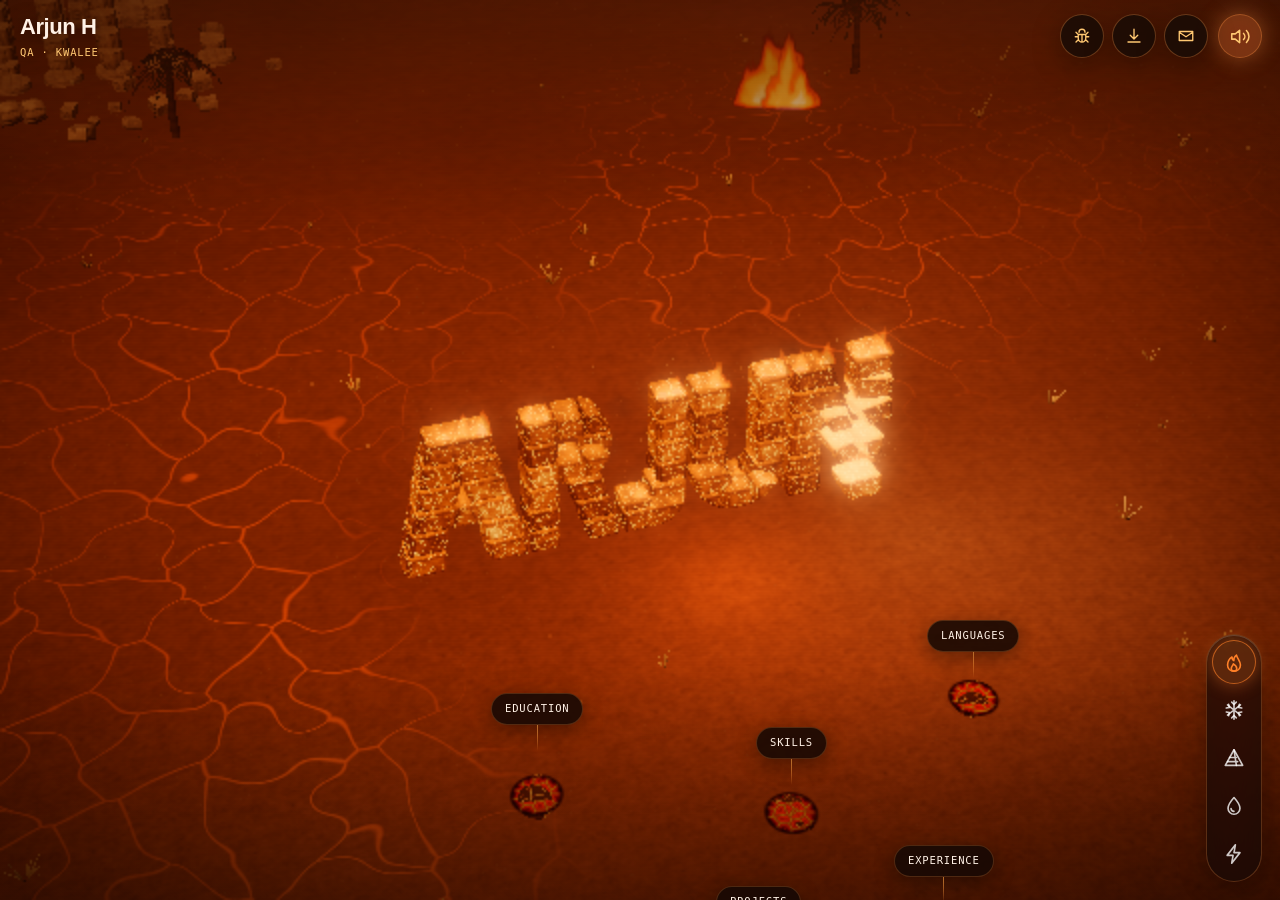
==== index.html @ 68fb4d17 "Smooth start on phones: wait for and pre-upload the stone textures behind the loading screen; no res" ====
<!DOCTYPE html>
<html lang="en" class="dark"><head>
  <meta charset="UTF-8">
  <meta http-equiv="Content-Security-Policy" content="default-src 'none'; script-src 'self' 'unsafe-inline' https://cdnjs.cloudflare.com; style-src 'unsafe-inline' https://fonts.googleapis.com; font-src https://fonts.gstatic.com; img-src 'self' data: blob:; media-src data: blob:; connect-src 'self' data: blob: https://script.google.com https://script.googleusercontent.com; worker-src blob:; base-uri 'none'; form-action 'none'">
  <meta name="referrer" content="no-referrer">
  <meta name="viewport" content="width=device-width, initial-scale=1.0, maximum-scale=1.0, user-scalable=no, viewport-fit=cover">
  <title>Arjun H · QA at Kwalee</title>
  <meta name="description" content="Arjun H, QA at Kwalee (game testing). An interactive 3D portfolio: hover the stones in the lava.">
  <meta name="theme-color" content="#150a06">
  <link rel="preload" href="assets/blocks.bin" as="fetch" crossorigin>
  <link rel="preload" href="assets/tex/albedo.jpg" as="image">
  <link rel="preload" href="assets/tex/normal.jpg" as="image">
  <script src="assets/js/three.min.js" integrity="sha512-dLxUelApnYxpLt6K2iomGngnHO83iUvZytA3YjDUCjT0HDOHKXnVYdf3hU4JjM8uEhxf9nD1/ey98U3t2vZ0qQ==" crossorigin="anonymous" referrerpolicy="no-referrer"></script>
  <link rel="preconnect" href="https://fonts.googleapis.com">
  <link rel="preconnect" href="https://fonts.gstatic.com" crossorigin="">
  <link href="https://fonts.googleapis.com/css2?family=Inter:wght@400;500;600;700;900&amp;family=JetBrains+Mono:wght@400;500;600;700&amp;family=IBM+Plex+Mono:wght@500&amp;family=Syne:wght@800&amp;family=Caveat:wght@600;700&amp;display=swap" rel="stylesheet">
  <style>
    * {
      box-sizing: border-box;
      user-select: none;
      -webkit-user-select: none;
    }
    html, body {
      margin: 0;
      padding: 0;
      width: 100%;
      height: 100%;
      overflow: hidden;
      background-color: #979ca9;
      color: #f1f5f9;
      font-family: 'JetBrains Mono', monospace;
    }
    html, body { overscroll-behavior: none; -webkit-tap-highlight-color: transparent; -webkit-user-select: none; user-select: none; -webkit-touch-callout: none; }
    .ui-glass {
      background: rgba(255, 255, 255, 0.1);
      border: 1px solid rgba(255, 255, 255, 0.22);
      -webkit-backdrop-filter: blur(14px) saturate(140%); backdrop-filter: blur(14px) saturate(140%);
      box-shadow: 0 8px 28px rgba(0, 0, 0, 0.28), inset 0 1px 0 rgba(255, 255, 255, 0.18);
      color: #fff;
    }
    #btn-audio {
      position: fixed; z-index: 20;
      top: max(1.1rem, env(safe-area-inset-top)); right: max(1.1rem, env(safe-area-inset-right));
      width: 46px; height: 46px; border-radius: 50%;
      display: grid; place-items: center; cursor: pointer;
      transition: background 0.2s, transform 0.15s, box-shadow 0.2s;
    }
    #btn-audio svg { width: 21px; height: 21px; }
    #btn-audio .ico-on, #btn-audio[aria-pressed="true"] .ico-off { display: none; }
    #btn-audio[aria-pressed="true"] .ico-on { display: inline; }
    #btn-audio[aria-pressed="true"] { background: rgba(255, 255, 255, 0.2); box-shadow: 0 0 22px rgba(255, 255, 255, 0.22), inset 0 1px 0 rgba(255, 255, 255, 0.25); }
    #btn-audio:hover { background: rgba(255, 255, 255, 0.24); }
    #btn-audio:active { transform: scale(0.92); }
    #mini-ui {
      position: fixed; z-index: 20; left: 50%; transform: translateX(-50%);
      bottom: max(1.1rem, env(safe-area-inset-bottom));
      display: flex; gap: 6px; padding: 6px; border-radius: 999px;
    }
    .theme-btn {
      --tc: 255, 255, 255;
      position: relative; width: 48px; height: 48px; border-radius: 50%;
      display: grid; place-items: center; cursor: pointer; color: rgba(255, 255, 255, 0.78);
      transition: background 0.2s, color 0.2s, transform 0.15s, box-shadow 0.25s;
    }
    .theme-btn svg { width: 22px; height: 22px; }
    .theme-btn[data-theme="snow"] { --tc: 200, 228, 255; }
    .theme-btn[data-theme="stone"] { --tc: 232, 196, 138; }
    .theme-btn[data-theme="water"] { --tc: 92, 196, 255; }
    .theme-btn[data-theme="fire"] { --tc: 255, 128, 40; }
    .theme-btn[data-theme="electric"] { --tc: 120, 175, 255; }
    .theme-btn:hover { background: rgba(255, 255, 255, 0.12); color: #fff; }
    .theme-btn:active { transform: scale(0.9); }
    .theme-btn[aria-checked="true"] {
      color: rgb(var(--tc)); background: rgba(var(--tc), 0.2);
      box-shadow: 0 0 18px rgba(var(--tc), 0.45), inset 0 0 0 1px rgba(var(--tc), 0.6);
    }
    .theme-btn:focus-visible, #btn-audio:focus-visible { outline: 2px solid rgba(255, 255, 255, 0.85); outline-offset: 2px; }
    .theme-name {
      position: absolute; bottom: calc(100% + 12px); left: 50%; transform: translate(-50%, 4px);
      padding: 4px 9px; border-radius: 6px; background: rgba(10, 12, 20, 0.72); color: #fff;
      font: 600 11px/1 'JetBrains Mono', monospace; letter-spacing: 0.08em; text-transform: uppercase;
      white-space: nowrap; pointer-events: none; opacity: 0; transition: opacity 0.18s, transform 0.18s;
    }
    @media (hover: hover) { .theme-btn:hover .theme-name { opacity: 1; transform: translate(-50%, 0); } }
    @media (max-width: 480px) {
      .theme-btn { width: 42px; height: 42px; } .theme-btn svg { width: 20px; height: 20px; }
      #mini-ui { gap: 4px; padding: 5px; bottom: max(0.8rem, env(safe-area-inset-bottom)); }
      #btn-audio { width: 42px; height: 42px; top: max(0.8rem, env(safe-area-inset-top)); right: max(0.8rem, env(safe-area-inset-right)); }
    }
    /* phones held sideways: a slim vertical strip on the left keeps the whole scene clear */
    @media (max-height: 500px) and (orientation: landscape) {
      #mini-ui { flex-direction: column; left: max(0.7rem, env(safe-area-inset-left)); top: 50%; bottom: auto; transform: translateY(-50%); gap: 3px; padding: 4px; }
      .theme-btn { width: 38px; height: 38px; } .theme-btn svg { width: 18px; height: 18px; }
      .theme-name { display: none; }
      #btn-audio { width: 38px; height: 38px; top: max(0.7rem, env(safe-area-inset-top)); right: max(0.7rem, env(safe-area-inset-right)); }
    }
    #canvas-container {
      position: absolute;
      inset: 0;
      width: 100vw;
      height: 100vh;
      height: 100dvh;
      z-index: 1;
      touch-action: none;
    }
    #canvas-container canvas {
      display: block;
      width: 100% !important;
      height: 100% !important;
    }
    #telemetry-canvas {
      position: absolute;
      inset: 0;
      width: 100vw;
      height: 100vh;
      z-index: 2;
      pointer-events: none;
    }
    .font-mono-tech {
      font-family: 'JetBrains Mono', monospace;
      letter-spacing: 0.04em;
    }
    .igloo-logo {
      font-family: 'Syne', 'Inter', sans-serif;
      font-weight: 800;
      letter-spacing: -0.03em;
      color: #ffffff;
      text-shadow: 0 0 28px rgba(255, 255, 255, 0.65), 0 2px 10px rgba(30, 41, 59, 0.25);
    }
    .frost-vignette {
      position: absolute;
      inset: 0;
      z-index: 3;
      pointer-events: none;
      background:
        linear-gradient(to bottom, rgba(126, 133, 148, 0.22) 0%, transparent 26%, transparent 78%, rgba(38, 44, 56, 0.38) 100%);
    }
    .scanline-overlay {
      position: absolute;
      inset: 0;
      z-index: 4;
      pointer-events: none;
      opacity: 0.14;
      background: linear-gradient(
        to bottom,
        rgba(255,255,255,0),
        rgba(255,255,255,0) 50%,
        rgba(15, 23, 42, 0.03) 50%,
        rgba(15, 23, 42, 0.03)
      );
      background-size: 100% 3px;
    }
    .glass-panel {
      background: rgba(30, 38, 49, 0.84);
      backdrop-filter: blur(18px);
      -webkit-backdrop-filter: blur(18px);
      border: 1px solid rgba(255, 255, 255, 0.28);
      box-shadow: 0 20px 50px rgba(15, 23, 35, 0.45), inset 0 1px 0 rgba(255, 255, 255, 0.22);
      color: #f8fafc;
    }
    .glass-pill {
      background: rgba(38, 46, 58, 0.68);
      backdrop-filter: blur(12px);
      -webkit-backdrop-filter: blur(12px);
      border: 1px solid rgba(255, 255, 255, 0.26);
      color: #f1f5f9;
      transition: all 0.2s cubic-bezier(0.16, 1, 0.3, 1);
      cursor: pointer;
    }
    .glass-pill:hover {
      border-color: #ffffff;
      background: rgba(65, 76, 92, 0.88);
      box-shadow: 0 0 22px rgba(255, 255, 255, 0.35);
    }
    .glass-pill.active {
      background: rgba(255, 255, 255, 0.92);
      border-color: #ffffff;
      color: #1e293b;
      box-shadow: 0 0 25px rgba(255, 255, 255, 0.6);
    }
    .glass-pill.active .mode-sub {
      color: #475569 !important;
    }
    .glass-pill.active .mode-main {
      color: #0f172a !important;
    }
    select.glass-select {
      background-color: rgba(38, 46, 58, 0.78);
      backdrop-filter: blur(12px);
      -webkit-backdrop-filter: blur(12px);
      border: 1px solid rgba(255, 255, 255, 0.3);
      color: #f8fafc;
      outline: none;
      cursor: pointer;
      transition: all 0.2s ease;
    }
    select.glass-select:hover, select.glass-select:focus {
      border-color: #ffffff;
      background-color: rgba(58, 69, 86, 0.92);
      box-shadow: 0 0 18px rgba(255, 255, 255, 0.3);
    }
    select.glass-select option {
      background-color: #1e2631;
      color: #f8fafc;
    }
    input[type="range"] {
      -webkit-appearance: none;
      appearance: none;
      width: 100%;
      height: 4px;
      background: rgba(255, 255, 255, 0.25);
      border-radius: 999px;
      outline: none;
    }
    input[type="range"]::-webkit-slider-thumb {
      -webkit-appearance: none;
      appearance: none;
      width: 14px;
      height: 14px;
      border-radius: 2px;
      background: #ffffff;
      border: 1px solid #cbd5e1;
      box-shadow: 0 0 10px rgba(255, 255, 255, 0.9);
      cursor: pointer;
    }
    .igloo-text-shadow {
      text-shadow: 0 1px 6px rgba(30, 41, 59, 0.35);
    }
    #cursor-reticle {
      position: fixed;
      top: 0;
      left: 0;
      pointer-events: none;
      z-index: 18;
      opacity: 0;
      transition: opacity 0.15s ease;
    }
    .code-scroll {
      user-select: text;
      -webkit-user-select: text;
      scrollbar-width: thin;
      scrollbar-color: rgba(255, 255, 255, 0.35) rgba(15, 23, 42, 0.8);
    }
  </style>
<style>*, ::before, ::after{--tw-border-spacing-x:0;--tw-border-spacing-y:0;--tw-translate-x:0;--tw-translate-y:0;--tw-rotate:0;--tw-skew-x:0;--tw-skew-y:0;--tw-scale-x:1;--tw-scale-y:1;--tw-pan-x: ;--tw-pan-y: ;--tw-pinch-zoom: ;--tw-scroll-snap-strictness:proximity;--tw-gradient-from-position: ;--tw-gradient-via-position: ;--tw-gradient-to-position: ;--tw-ordinal: ;--tw-slashed-zero: ;--tw-numeric-figure: ;--tw-numeric-spacing: ;--tw-numeric-fraction: ;--tw-ring-inset: ;--tw-ring-offset-width:0px;--tw-ring-offset-color:#fff;--tw-ring-color:rgb(59 130 246 / 0.5);--tw-ring-offset-shadow:0 0 #0000;--tw-ring-shadow:0 0 #0000;--tw-shadow:0 0 #0000;--tw-shadow-colored:0 0 #0000;--tw-blur: ;--tw-brightness: ;--tw-contrast: ;--tw-grayscale: ;--tw-hue-rotate: ;--tw-invert: ;--tw-saturate: ;--tw-sepia: ;--tw-drop-shadow: ;--tw-backdrop-blur: ;--tw-backdrop-brightness: ;--tw-backdrop-contrast: ;--tw-backdrop-grayscale: ;--tw-backdrop-hue-rotate: ;--tw-backdrop-invert: ;--tw-backdrop-opacity: ;--tw-backdrop-saturate: ;--tw-backdrop-sepia: ;--tw-contain-size: ;--tw-contain-layout: ;--tw-contain-paint: ;--tw-contain-style: }::backdrop{--tw-border-spacing-x:0;--tw-border-spacing-y:0;--tw-translate-x:0;--tw-translate-y:0;--tw-rotate:0;--tw-skew-x:0;--tw-skew-y:0;--tw-scale-x:1;--tw-scale-y:1;--tw-pan-x: ;--tw-pan-y: ;--tw-pinch-zoom: ;--tw-scroll-snap-strictness:proximity;--tw-gradient-from-position: ;--tw-gradient-via-position: ;--tw-gradient-to-position: ;--tw-ordinal: ;--tw-slashed-zero: ;--tw-numeric-figure: ;--tw-numeric-spacing: ;--tw-numeric-fraction: ;--tw-ring-inset: ;--tw-ring-offset-width:0px;--tw-ring-offset-color:#fff;--tw-ring-color:rgb(59 130 246 / 0.5);--tw-ring-offset-shadow:0 0 #0000;--tw-ring-shadow:0 0 #0000;--tw-shadow:0 0 #0000;--tw-shadow-colored:0 0 #0000;--tw-blur: ;--tw-brightness: ;--tw-contrast: ;--tw-grayscale: ;--tw-hue-rotate: ;--tw-invert: ;--tw-saturate: ;--tw-sepia: ;--tw-drop-shadow: ;--tw-backdrop-blur: ;--tw-backdrop-brightness: ;--tw-backdrop-contrast: ;--tw-backdrop-grayscale: ;--tw-backdrop-hue-rotate: ;--tw-backdrop-invert: ;--tw-backdrop-opacity: ;--tw-backdrop-saturate: ;--tw-backdrop-sepia: ;--tw-contain-size: ;--tw-contain-layout: ;--tw-contain-paint: ;--tw-contain-style: }/* ! tailwindcss v3.4.17 | MIT License | https://tailwindcss.com */*,::after,::before{box-sizing:border-box;border-width:0;border-style:solid;border-color:#e5e7eb}::after,::before{--tw-content:''}:host,html{line-height:1.5;-webkit-text-size-adjust:100%;-moz-tab-size:4;tab-size:4;font-family:ui-sans-serif, system-ui, sans-serif, "Apple Color Emoji", "Segoe UI Emoji", "Segoe UI Symbol", "Noto Color Emoji";font-feature-settings:normal;font-variation-settings:normal;-webkit-tap-highlight-color:transparent}body{margin:0;line-height:inherit}hr{height:0;color:inherit;border-top-width:1px}abbr:where([title]){-webkit-text-decoration:underline dotted;text-decoration:underline dotted}h1,h2,h3,h4,h5,h6{font-size:inherit;font-weight:inherit}a{color:inherit;text-decoration:inherit}b,strong{font-weight:bolder}code,kbd,pre,samp{font-family:ui-monospace, SFMono-Regular, Menlo, Monaco, Consolas, "Liberation Mono", "Courier New", monospace;font-feature-settings:normal;font-variation-settings:normal;font-size:1em}small{font-size:80%}sub,sup{font-size:75%;line-height:0;position:relative;vertical-align:baseline}sub{bottom:-.25em}sup{top:-.5em}table{text-indent:0;border-color:inherit;border-collapse:collapse}button,input,optgroup,select,textarea{font-family:inherit;font-feature-settings:inherit;font-variation-settings:inherit;font-size:100%;font-weight:inherit;line-height:inherit;letter-spacing:inherit;color:inherit;margin:0;padding:0}button,select{text-transform:none}button,input:where([type=button]),input:where([type=reset]),input:where([type=submit]){-webkit-appearance:button;background-color:transparent;background-image:none}:-moz-focusring{outline:auto}:-moz-ui-invalid{box-shadow:none}progress{vertical-align:baseline}::-webkit-inner-spin-button,::-webkit-outer-spin-button{height:auto}[type=search]{-webkit-appearance:textfield;outline-offset:-2px}::-webkit-search-decoration{-webkit-appearance:none}::-webkit-file-upload-button{-webkit-appearance:button;font:inherit}summary{display:list-item}blockquote,dd,dl,figure,h1,h2,h3,h4,h5,h6,hr,p,pre{margin:0}fieldset{margin:0;padding:0}legend{padding:0}menu,ol,ul{list-style:none;margin:0;padding:0}dialog{padding:0}textarea{resize:vertical}input::placeholder,textarea::placeholder{opacity:1;color:#9ca3af}[role=button],button{cursor:pointer}:disabled{cursor:default}audio,canvas,embed,iframe,img,object,svg,video{display:block;vertical-align:middle}img,video{max-width:100%;height:auto}[hidden]:where(:not([hidden=until-found])){display:none}.sr-only{position:absolute;width:1px;height:1px;padding:0;margin:-1px;overflow:hidden;clip:rect(0, 0, 0, 0);white-space:nowrap;border-width:0}.pointer-events-none{pointer-events:none}.pointer-events-auto{pointer-events:auto}.fixed{position:fixed}.relative{position:relative}.inset-0{inset:0px}.bottom-16{bottom:4rem}.bottom-3{bottom:0.75rem}.left-1\/2{left:50%}.left-4{left:1rem}.left-5{left:1.25rem}.right-4{right:1rem}.top-16{top:4rem}.top-40{top:10rem}.z-20{z-index:20}.z-30{z-index:30}.z-40{z-index:40}.z-50{z-index:50}.mb-1{margin-bottom:0.25rem}.mb-1\.5{margin-bottom:0.375rem}.mb-2{margin-bottom:0.5rem}.mb-3{margin-bottom:0.75rem}.mb-3\.5{margin-bottom:0.875rem}.mt-2{margin-top:0.5rem}.mt-2\.5{margin-top:0.625rem}.mt-3{margin-top:0.75rem}.mt-3\.5{margin-top:0.875rem}.mt-4{margin-top:1rem}.block{display:block}.flex{display:flex}.inline-flex{display:inline-flex}.grid{display:grid}.hidden{display:none}.h-2\.5{height:0.625rem}.h-4{height:1rem}.h-full{height:100%}.max-h-\[88vh\]{max-height:88vh}.max-h-\[calc\(100vh-205px\)\]{max-height:calc(100vh - 205px)}.w-1\.5{width:0.375rem}.w-2\.5{width:0.625rem}.w-4{width:1rem}.w-72{width:18rem}.w-full{width:100%}.max-w-2xl{max-width:42rem}.max-w-\[330px\]{max-width:330px}.flex-1{flex:1 1 0%}.shrink-0{flex-shrink:0}.-translate-x-1\/2{--tw-translate-x:-50%;transform:translate(var(--tw-translate-x), var(--tw-translate-y)) rotate(var(--tw-rotate)) skewX(var(--tw-skew-x)) skewY(var(--tw-skew-y)) scaleX(var(--tw-scale-x)) scaleY(var(--tw-scale-y))}.cursor-grab{cursor:grab}.cursor-pointer{cursor:pointer}.select-none{-webkit-user-select:none;user-select:none}.grid-cols-2{grid-template-columns:repeat(2, minmax(0, 1fr))}.grid-cols-5{grid-template-columns:repeat(5, minmax(0, 1fr))}.flex-col{flex-direction:column}.flex-wrap{flex-wrap:wrap}.items-start{align-items:flex-start}.items-end{align-items:flex-end}.items-center{align-items:center}.justify-end{justify-content:flex-end}.justify-center{justify-content:center}.justify-between{justify-content:space-between}.gap-1{gap:0.25rem}.gap-1\.5{gap:0.375rem}.gap-2{gap:0.5rem}.gap-3{gap:0.75rem}.space-y-3 > :not([hidden]) ~ :not([hidden]){--tw-space-y-reverse:0;margin-top:calc(0.75rem * calc(1 - var(--tw-space-y-reverse)));margin-bottom:calc(0.75rem * var(--tw-space-y-reverse))}.overflow-hidden{overflow:hidden}.overflow-y-auto{overflow-y:auto}.truncate{overflow:hidden;text-overflow:ellipsis;white-space:nowrap}.rounded{border-radius:0.25rem}.rounded-2xl{border-radius:1rem}.rounded-full{border-radius:9999px}.rounded-lg{border-radius:0.5rem}.rounded-sm{border-radius:0.125rem}.rounded-xl{border-radius:0.75rem}.border{border-width:1px}.border-b{border-bottom-width:1px}.border-t{border-top-width:1px}.border-white\/15{border-color:rgb(255 255 255 / 0.15)}.border-white\/20{border-color:rgb(255 255 255 / 0.2)}.border-white\/25{border-color:rgb(255 255 255 / 0.25)}.border-white\/30{border-color:rgb(255 255 255 / 0.3)}.bg-emerald-300{--tw-bg-opacity:1;background-color:rgb(110 231 183 / var(--tw-bg-opacity, 1))}.bg-indigo-400{--tw-bg-opacity:1;background-color:rgb(129 140 248 / var(--tw-bg-opacity, 1))}.bg-rose-400{--tw-bg-opacity:1;background-color:rgb(251 113 133 / var(--tw-bg-opacity, 1))}.bg-slate-400{--tw-bg-opacity:1;background-color:rgb(148 163 184 / var(--tw-bg-opacity, 1))}.bg-slate-900\/45{background-color:rgb(15 23 42 / 0.45)}.bg-slate-950\/80{background-color:rgb(2 6 23 / 0.8)}.bg-slate-950\/95{background-color:rgb(2 6 23 / 0.95)}.bg-white{--tw-bg-opacity:1;background-color:rgb(255 255 255 / var(--tw-bg-opacity, 1))}.p-1{padding:0.25rem}.p-3\.5{padding:0.875rem}.p-4{padding:1rem}.p-5{padding:1.25rem}.px-2{padding-left:0.5rem;padding-right:0.5rem}.px-2\.5{padding-left:0.625rem;padding-right:0.625rem}.px-3{padding-left:0.75rem;padding-right:0.75rem}.px-3\.5{padding-left:0.875rem;padding-right:0.875rem}.px-4{padding-left:1rem;padding-right:1rem}.px-5{padding-left:1.25rem;padding-right:1.25rem}.py-1{padding-top:0.25rem;padding-bottom:0.25rem}.py-1\.5{padding-top:0.375rem;padding-bottom:0.375rem}.py-2{padding-top:0.5rem;padding-bottom:0.5rem}.pb-2\.5{padding-bottom:0.625rem}.pb-3{padding-bottom:0.75rem}.pt-3{padding-top:0.75rem}.pt-6{padding-top:1.5rem}.text-left{text-align:left}.text-center{text-align:center}.text-right{text-align:right}.text-4xl{font-size:2.25rem;line-height:2.5rem}.text-\[10px\]{font-size:10px}.text-\[11px\]{font-size:11px}.text-\[8px\]{font-size:8px}.text-lg{font-size:1.125rem;line-height:1.75rem}.text-xs{font-size:0.75rem;line-height:1rem}.font-bold{font-weight:700}.font-medium{font-weight:500}.font-semibold{font-weight:600}.uppercase{text-transform:uppercase}.leading-\[1\.35\]{line-height:1.35}.leading-none{line-height:1}.leading-relaxed{line-height:1.625}.leading-snug{line-height:1.375}.tracking-tight{letter-spacing:-0.025em}.tracking-wide{letter-spacing:0.025em}.tracking-wider{letter-spacing:0.05em}.tracking-widest{letter-spacing:0.1em}.text-amber-300{--tw-text-opacity:1;color:rgb(252 211 77 / var(--tw-text-opacity, 1))}.text-slate-200{--tw-text-opacity:1;color:rgb(226 232 240 / var(--tw-text-opacity, 1))}.text-slate-300{--tw-text-opacity:1;color:rgb(203 213 225 / var(--tw-text-opacity, 1))}.text-slate-700{--tw-text-opacity:1;color:rgb(51 65 85 / var(--tw-text-opacity, 1))}.text-slate-950{--tw-text-opacity:1;color:rgb(2 6 23 / var(--tw-text-opacity, 1))}.text-white{--tw-text-opacity:1;color:rgb(255 255 255 / var(--tw-text-opacity, 1))}.text-white\/90{color:rgb(255 255 255 / 0.9)}.opacity-0{opacity:0}.opacity-40{opacity:0.4}.shadow-\[0_0_8px_\#34d399\]{--tw-shadow:0 0 8px #34d399;--tw-shadow-colored:0 0 8px var(--tw-shadow-color);box-shadow:var(--tw-ring-offset-shadow, 0 0 #0000), var(--tw-ring-shadow, 0 0 #0000), var(--tw-shadow)}.shadow-\[0_0_8px_\#6366f1\]{--tw-shadow:0 0 8px #6366f1;--tw-shadow-colored:0 0 8px var(--tw-shadow-color);box-shadow:var(--tw-ring-offset-shadow, 0 0 #0000), var(--tw-ring-shadow, 0 0 #0000), var(--tw-shadow)}.shadow-\[0_0_8px_\#f43f5e\]{--tw-shadow:0 0 8px #f43f5e;--tw-shadow-colored:0 0 8px var(--tw-shadow-color);box-shadow:var(--tw-ring-offset-shadow, 0 0 #0000), var(--tw-ring-shadow, 0 0 #0000), var(--tw-shadow)}.shadow-\[0_0_8px_\#ffffff\]{--tw-shadow:0 0 8px #ffffff;--tw-shadow-colored:0 0 8px var(--tw-shadow-color);box-shadow:var(--tw-ring-offset-shadow, 0 0 #0000), var(--tw-ring-shadow, 0 0 #0000), var(--tw-shadow)}.outline-none{outline:2px solid transparent;outline-offset:2px}.drop-shadow-\[0_0_6px_rgba\(255\2c 255\2c 255\2c 0\.95\)\]{--tw-drop-shadow:drop-shadow(0 0 6px rgba(255,255,255,0.95));filter:var(--tw-blur) var(--tw-brightness) var(--tw-contrast) var(--tw-grayscale) var(--tw-hue-rotate) var(--tw-invert) var(--tw-saturate) var(--tw-sepia) var(--tw-drop-shadow)}.backdrop-blur-md{--tw-backdrop-blur:blur(12px);-webkit-backdrop-filter:var(--tw-backdrop-blur) var(--tw-backdrop-brightness) var(--tw-backdrop-contrast) var(--tw-backdrop-grayscale) var(--tw-backdrop-hue-rotate) var(--tw-backdrop-invert) var(--tw-backdrop-opacity) var(--tw-backdrop-saturate) var(--tw-backdrop-sepia);backdrop-filter:var(--tw-backdrop-blur) var(--tw-backdrop-brightness) var(--tw-backdrop-contrast) var(--tw-backdrop-grayscale) var(--tw-backdrop-hue-rotate) var(--tw-backdrop-invert) var(--tw-backdrop-opacity) var(--tw-backdrop-saturate) var(--tw-backdrop-sepia)}.transition-all{transition-property:all;transition-timing-function:cubic-bezier(0.4, 0, 0.2, 1);transition-duration:150ms}.transition-colors{transition-property:color, background-color, border-color, fill, stroke, -webkit-text-decoration-color;transition-property:color, background-color, border-color, text-decoration-color, fill, stroke;transition-property:color, background-color, border-color, text-decoration-color, fill, stroke, -webkit-text-decoration-color;transition-timing-function:cubic-bezier(0.4, 0, 0.2, 1);transition-duration:150ms}.transition-opacity{transition-property:opacity;transition-timing-function:cubic-bezier(0.4, 0, 0.2, 1);transition-duration:150ms}.duration-300{transition-duration:300ms}.hover\:bg-slate-200:hover{--tw-bg-opacity:1;background-color:rgb(226 232 240 / var(--tw-bg-opacity, 1))}.hover\:bg-white\/20:hover{background-color:rgb(255 255 255 / 0.2)}.hover\:opacity-80:hover{opacity:0.8}.focus\:border-white:focus{--tw-border-opacity:1;border-color:rgb(255 255 255 / var(--tw-border-opacity, 1))}.focus\:outline-none:focus{outline:2px solid transparent;outline-offset:2px}.active\:cursor-grabbing:active{cursor:grabbing}@media (min-width: 640px){.sm\:bottom-6{bottom:1.5rem}.sm\:left-10{left:2.5rem}.sm\:left-auto{left:auto}.sm\:right-10{right:2.5rem}.sm\:top-44{top:11rem}.sm\:w-80{width:20rem}.sm\:max-w-md{max-width:28rem}.sm\:justify-end{justify-content:flex-end}.sm\:px-10{padding-left:2.5rem;padding-right:2.5rem}.sm\:pt-8{padding-top:2rem}.sm\:text-5xl{font-size:3rem;line-height:1}.sm\:text-\[13px\]{font-size:13px}}</style><style>
/* ===== Lava stones portfolio UI ===== */
/* instant loading screen: shown from the first bytes, fades with the scene's intro veil */
#boot { position: fixed; inset: 0; z-index: 40; display: grid; place-content: center; justify-items: center; gap: 9px; background: radial-gradient(ellipse at 50% 60%, #1f0d06, #070302 75%); color: #fff2e6; font-family: 'Inter', system-ui, sans-serif; transition: opacity 0.5s ease; }
#boot b { font: 800 30px/1 'Syne', 'Inter', system-ui, sans-serif; letter-spacing: -0.02em; }
#boot span { font: 600 10.5px/1 'JetBrains Mono', ui-monospace, monospace; letter-spacing: 0.2em; text-transform: uppercase; color: #ffc872; }
/* a real fill bar paced to a phone's load; it runs on the compositor, so it keeps moving while the scene is being built */
#boot i { position: relative; width: 170px; height: 3px; margin-top: 12px; border-radius: 3px; background: rgba(255, 200, 140, 0.14); overflow: hidden; }
#boot i::after { content: ''; position: absolute; inset: 0; border-radius: 3px; background: linear-gradient(90deg, #ff5a1a, #ffc872); box-shadow: 0 0 10px rgba(255, 140, 50, 0.8);
  transform-origin: 0 50%; transform: scaleX(0.02); animation: boot-fill 14s cubic-bezier(0.2, 0.6, 0.35, 1) forwards; }
@keyframes boot-fill { 0% { transform: scaleX(0.02); } 14% { transform: scaleX(0.35); } 36% { transform: scaleX(0.7); } 62% { transform: scaleX(0.88); } 100% { transform: scaleX(0.96); } }
#boot.done i::after { animation: none; transform: scaleX(1); transition: transform 0.25s ease-out; }
#boot.gone { opacity: 0; pointer-events: none; }
@media (prefers-reduced-motion: reduce) { #boot i::after { animation: none; transform: scaleX(0.6); } }
:root {
  --lv-bg: rgba(18, 8, 4, 0.82);
  --lv-bg-2: rgba(255, 140, 60, 0.07);
  --lv-line: rgba(255, 150, 70, 0.22);
  --lv-line-2: rgba(255, 160, 80, 0.55);
  --lv-text: #fff2e6;
  --lv-mute: #dcbfa8;
  --lv-ember: #ff6a1a;
  --lv-flame: #ff9a3d;
  --lv-gold: #ffc872;
  --lv-ink: #1c0b03;
  --lv-ease: cubic-bezier(0.16, 1, 0.3, 1);
  /* chrome (top buttons, sound, theme column, title line) follows the theme: accent, glass tint, text tint */
  --acc: 255, 150, 70; --glass: 20, 10, 6; --acc-text: #ffc872;
}
html[data-theme="snow"] { --acc: 200, 228, 255; --glass: 28, 38, 52; --acc-text: #dcefff; }
html[data-theme="stone"] { --acc: 240, 200, 140; --glass: 58, 38, 18; --acc-text: #ffe4b8; }
html[data-theme="water"] { --acc: 110, 205, 255; --glass: 8, 36, 56; --acc-text: #c4ecff; }
html[data-theme="electric"] { --acc: 130, 180, 255; --glass: 8, 12, 26; --acc-text: #bcd6ff; }
#lv, #lv * { box-sizing: border-box; }
#lv { position: fixed; inset: 0; z-index: 22; pointer-events: none; color: var(--lv-text); font-family: 'Inter', system-ui, sans-serif; }
:where(#lv) button { font: inherit; color: inherit; background: none; border: 0; padding: 0; cursor: pointer; -webkit-tap-highlight-color: transparent; }
#lv :focus-visible { outline: 2px solid var(--lv-gold); outline-offset: 3px; }
.lv-mono { font-family: 'JetBrains Mono', monospace; letter-spacing: 0.08em; text-transform: uppercase; }
#lv svg.i { width: 18px; height: 18px; fill: none; stroke: currentColor; stroke-width: 1.8; stroke-linecap: round; stroke-linejoin: round; }

/* brand */
.lv-brand { position: absolute; left: max(20px, env(safe-area-inset-left)); top: max(16px, env(safe-area-inset-top)); text-shadow: 0 2px 18px rgba(0, 0, 0, 0.6); animation: lv-rise 1.2s var(--lv-ease) 0.3s backwards; }
.lv-brand b { display: block; font: 800 22px/1 'Syne', 'Inter', sans-serif; letter-spacing: -0.02em; }
.lv-brand span { display: block; margin-top: 7px; font-size: 10.5px; color: var(--acc-text); transition: color 0.4s; }
/* bright skies (snow, stone, water): a tighter shadow keeps the name crisp */
html[data-theme]:not([data-theme="fire"]):not([data-theme="electric"]) .lv-brand { text-shadow: 0 1px 2px rgba(0, 0, 0, 0.6), 0 2px 14px rgba(0, 0, 0, 0.45); }

/* top-right quick actions (sound button is the scene's own, at the far right) */
.lv-quick { position: absolute; top: max(14px, env(safe-area-inset-top)); right: calc(max(18px, env(safe-area-inset-right)) + 54px); display: flex; gap: 8px; pointer-events: auto; animation: lv-rise 1.2s var(--lv-ease) 0.45s backwards; }
.lv-qb { position: relative; width: 44px; height: 44px; border-radius: 50%; display: grid; place-items: center; color: var(--acc-text); text-decoration: none;
  background: rgba(var(--glass), 0.8); border: 1px solid rgba(var(--acc), 0.32); box-shadow: 0 8px 28px rgba(0, 0, 0, 0.35); transition: transform 0.2s var(--lv-ease), box-shadow 0.25s, border-color 0.2s, background 0.4s, color 0.4s; }
.lv-qb:hover { transform: translateY(-2px); border-color: rgba(var(--acc), 0.8); box-shadow: 0 0 22px rgba(var(--acc), 0.45); }
.lv-qb .tip { position: absolute; top: calc(100% + 8px); right: 50%; transform: translate(50%, -4px); padding: 5px 9px; border-radius: 6px; white-space: nowrap; font: 600 10px 'JetBrains Mono', monospace; letter-spacing: 0.06em; text-transform: uppercase; color: var(--lv-text); background: rgba(10, 4, 2, 0.85); opacity: 0; pointer-events: none; transition: opacity 0.2s, transform 0.2s; }
@media (hover: hover) { .lv-qb:hover .tip { opacity: 1; transform: translate(50%, 0); } }

/* waypoint labels over the stones */
.lv-label { position: absolute; left: 0; top: 0; pointer-events: none; display: flex; flex-direction: column; align-items: center; transform: translate3d(-200px, -200px, 0); opacity: 0; transition: opacity 0.12s; will-change: transform; }
.lv-label.show { opacity: 1; pointer-events: auto; transition-duration: 0.2s; }
.lv-label.show .lv-pill { animation: lv-pill-in 0.24s var(--lv-ease) both; }
.lv-label.pop .lv-pill { animation: lv-pill-pop 0.22s ease-out both; }
.lv-label.pop { opacity: 1; }
.lv-label.ghost { pointer-events: auto; }
@keyframes lv-pill-in { from { opacity: 0; transform: translateY(6px) scale(0.9); } to { opacity: 1; transform: none; } }
@keyframes lv-pill-pop { to { opacity: 0; transform: scale(1.35); } }
.lv-label.hide { opacity: 0 !important; }   /* fades only: the hovered label must keep its hover while its stone rises */
.lv-pill { display: flex; align-items: center; gap: 8px; padding: 7px 13px; border-radius: 999px; font-size: 10.5px; white-space: nowrap; color: var(--lv-text);
  background: rgba(22, 9, 4, 0.88); border: 1px solid var(--lv-line); box-shadow: 0 6px 20px rgba(0, 0, 0, 0.4); transition: border-color 0.25s, box-shadow 0.25s, transform 0.3s var(--lv-ease); }
/* holding the hover fills a thin gold line along the pill's foot; the card bursts out when it's full */
.lv-pill { position: relative; overflow: hidden; }
.lv-pill::after { content: ''; position: absolute; left: 0; bottom: 0; height: 2px; width: calc(var(--p, 0) * 100%); background: linear-gradient(90deg, var(--lv-flame), var(--lv-gold)); }
.lv-label.hot .lv-pill, .lv-label:hover .lv-pill, .lv-label:focus-visible .lv-pill { border-color: var(--lv-line-2); transform: translateY(-3px); box-shadow: 0 0 26px rgba(255, 106, 26, 0.45); }
.lv-label.seen .lv-pill { color: var(--lv-mute); }
.lv-stem { width: 1px; height: 26px; background: linear-gradient(var(--lv-flame), rgba(255, 106, 26, 0)); }
@keyframes lv-beat { 0%, 100% { box-shadow: 0 0 0 0 rgba(255, 106, 26, 0.7); } 60% { box-shadow: 0 0 0 7px rgba(255, 106, 26, 0); } }

/* steam tether between stone and card */
.lv-tether { position: absolute; inset: 0; width: 100%; height: 100%; overflow: visible; }
.lv-tether path { fill: none; stroke: url(#lv-grad); stroke-width: 2; stroke-linecap: round; stroke-dasharray: 3 9; animation: lv-flow 0.9s linear infinite; opacity: 0; transition: opacity 0.35s; }
.lv-tether path.on { opacity: 1; }
@keyframes lv-flow { to { stroke-dashoffset: -12; } }

/* info cards that condense out of the steam */
.lv-card { position: absolute; left: 0; top: 0; width: 360px; max-width: calc(100vw - 24px); pointer-events: none; visibility: hidden; opacity: 0;
  transform: translate3d(var(--x, -999px), var(--y, -999px), 0) scale(var(--fit, 1)); transform-origin: 0 0; will-change: transform; }
/* solid dark glass (a live backdrop blur over the moving 3D scene is what dropped frames) */
.lv-card .in { position: relative; border-radius: 18px; padding: 16px 16px 12px; background: rgba(20, 9, 4, 0.93);
  box-shadow: 0 24px 60px rgba(0, 0, 0, 0.5), 0 0 40px rgba(255, 90, 20, 0.14), inset 0 1px 0 rgba(255, 200, 140, 0.12); overflow: hidden; }
.lv-card .in::before { content: ''; position: absolute; inset: 0; padding: 1px; border-radius: inherit; pointer-events: none;
  background: linear-gradient(160deg, var(--lv-gold), rgba(255, 150, 70, 0.18) 35%, rgba(255, 150, 70, 0.12) 70%, var(--lv-ember));
  -webkit-mask: linear-gradient(#000 0 0) content-box, linear-gradient(#000 0 0); -webkit-mask-composite: xor; mask: linear-gradient(#000 0 0) content-box exclude, linear-gradient(#000 0 0); }
.lv-card .in::after { content: ''; position: absolute; left: -20%; right: -20%; bottom: -60px; height: 120px; pointer-events: none; background: radial-gradient(closest-side, rgba(255, 110, 30, 0.22), transparent); }
.lv-card.on { visibility: visible; opacity: 1; }
/* the full card bursts out of the small popup: springs open from its bottom centre */
.lv-card .in { transform-origin: 50% 100%; }
.lv-card.on .in { animation: lv-burst 0.5s cubic-bezier(0.2, 1.35, 0.4, 1) both; }
.lv-card.on .rv { animation: lv-line 0.6s var(--lv-ease) both; animation-delay: calc(0.12s + var(--d, 0) * 0.06s); }
.lv-card.out { visibility: visible; opacity: 1; }
.lv-card.out .in { animation: lv-evap 0.34s cubic-bezier(0.5, 0, 0.75, 0.4) both; }
/* rises out of the steam: opacity + transform only, so it stays on the GPU's cheap path */
@keyframes lv-burst { 0% { opacity: 0; transform: translateY(16px) scale(0.3); } 55% { opacity: 1; } 100% { opacity: 1; transform: none; } }
/* closing: the card sinks back down to its stone, squeezing and motion-blurring as it goes */
@keyframes lv-evap { 0% { filter: blur(0); } 60% { opacity: 0.85; } to { opacity: 0; transform: translateY(70px) scale(0.42, 0.3); filter: blur(7px); } }
@keyframes lv-line { from { opacity: 0; transform: translateY(8px); } to { opacity: 1; transform: none; } }
@keyframes lv-rise { from { opacity: 0; transform: translateY(12px); } }
.lv-card .k { display: flex; align-items: center; justify-content: space-between; font-size: 10px; color: var(--lv-flame); }
.lv-card .k em { font-style: normal; color: var(--lv-mute); opacity: 0.8; }
.lv-card h3 { margin: 6px 0 10px; font: 800 21px/1.05 'Syne', 'Inter', sans-serif; letter-spacing: -0.03em;
  background: linear-gradient(95deg, #fff3e6, var(--lv-gold) 55%, var(--lv-flame)); -webkit-background-clip: text; background-clip: text; color: transparent; }
/* content scrolls only if it must, with no visible scrollbar: a soft fade shows there is more */
.lv-scroll { max-height: var(--mh, 60vh); overflow-y: auto; overflow-x: hidden; overscroll-behavior: contain; scrollbar-width: none; -ms-overflow-style: none; }
.lv-scroll::-webkit-scrollbar { display: none; width: 0; height: 0; }

.lv-foot { margin-top: 12px; padding-top: 10px; border-top: 1px solid var(--lv-line); font-size: 9.5px; color: var(--lv-mute); display: flex; align-items: center; justify-content: space-between; gap: 8px; }
/* previous / next between sections */
.lv-nav { display: flex; align-items: center; gap: 6px; pointer-events: auto; }
.lv-nav button { width: 26px; height: 26px; border-radius: 8px; display: grid; place-items: center; border: 1px solid var(--lv-line); color: var(--lv-mute); transition: color 0.2s, border-color 0.2s, background 0.2s, transform 0.15s; }
.lv-nav button:hover { color: var(--lv-text); border-color: var(--lv-line-2); background: rgba(255, 106, 26, 0.14); }
.lv-nav button:active { transform: scale(0.92); }
.lv-nav svg.i { width: 14px !important; height: 14px !important; }
.lv-nav b { min-width: 34px; text-align: center; font-weight: 500; color: var(--lv-mute); }
/* experience: company, role and years on a timeline */
.lv-tl { list-style: none; margin: 0; padding: 0 0 0 18px; position: relative; display: grid; gap: 4px; }
.lv-tl::before { content: ''; position: absolute; left: 4px; top: 10px; bottom: 10px; width: 1px; background: linear-gradient(var(--lv-flame), rgba(255, 150, 70, 0.15)); }
.lv-tl li { position: relative; display: flex; align-items: baseline; justify-content: space-between; gap: 12px; padding: 10px 12px; border-radius: 12px; border: 1px solid transparent; transition: background 0.25s, border-color 0.25s, transform 0.25s var(--lv-ease); }
.lv-tl li::before { content: ''; position: absolute; left: -18px; top: 14px; width: 9px; height: 9px; border-radius: 50%; background: var(--lv-ink); border: 1.5px solid var(--lv-flame); }
.lv-tl li.now::before { background: var(--lv-gold); border-color: var(--lv-gold); box-shadow: 0 0 12px var(--lv-flame); animation: lv-beat 2.2s infinite; }
.lv-tl li:hover { background: var(--lv-bg-2); border-color: var(--lv-line); transform: translateX(3px); }
.lv-tl .co b { display: block; font-size: 14px; font-weight: 600; line-height: 1.25; }
.lv-tl .co span { display: block; margin-top: 2px; font-size: 12px; color: var(--lv-mute); }
.lv-tl time { flex: none; font-size: 9.5px; color: var(--lv-gold); text-align: right; }
.lv-card.pinned .lv-foot .p1, .lv-card:not(.pinned) .lv-foot .p2 { display: none; }
.lv-x { pointer-events: auto; position: absolute; top: 12px; right: 12px; width: 30px; height: 30px; border-radius: 9px; display: none; place-items: center; border: 1px solid var(--lv-line); color: var(--lv-mute); }
.lv-card.pinned .lv-x { display: grid; }
.lv-card.pinned .k { padding-right: 38px; }
.lv-x:hover { color: var(--lv-text); border-color: var(--lv-line-2); }

/* wide cards (projects, skills): two columns so they fit above the stone without scrolling */
.lv-card.wide { width: 600px; }
.lv-card.wide .lv-scroll { column-count: 2; column-gap: 22px; max-height: none; overflow: visible; -webkit-mask-image: none; mask-image: none; }   /* balanced columns, never a hidden third */
.lv-card.wide .lv-row, .lv-card.wide .lv-grp { break-inside: avoid; -webkit-column-break-inside: avoid; }
.lv-card.wide .lv-row { flex-direction: column; gap: 2px; padding: 0 0 12px; border-top: 0; }
.lv-card.wide .lv-yr { width: auto; padding-top: 0; }
.lv-card.wide .lv-grp { margin: 0 0 10px; }
/* touch: a tapped card stays open, so it may be swiped to scroll (still no visible bar) */
@media (hover: none) { .lv-card.on { pointer-events: auto; } }

/* card content pieces */
.lv-row { display: flex; gap: 12px; padding: 10px 0; border-top: 1px solid rgba(255, 150, 70, 0.12); }
.lv-row:first-child { border-top: 0; padding-top: 0; }
.lv-yr { flex: none; width: 74px; font: 500 10px/1.5 'JetBrains Mono', monospace; color: var(--lv-gold); letter-spacing: 0.04em; padding-top: 2px; }
.lv-row b { display: block; font-size: 13.5px; font-weight: 600; line-height: 1.35; }
.lv-row span { display: block; margin-top: 3px; font-size: 12px; line-height: 1.45; color: var(--lv-mute); }
.lv-tags { display: flex; flex-wrap: wrap; gap: 5px; margin-top: 7px; }
.lv-tag { padding: 3px 7px; border-radius: 5px; font: 500 9.5px 'JetBrains Mono', monospace; letter-spacing: 0.05em; text-transform: uppercase; color: var(--lv-gold); background: rgba(255, 150, 70, 0.1); border: 1px solid var(--lv-line); }
.lv-stats { display: grid; grid-template-columns: repeat(4, minmax(0, 1fr)); gap: 6px; margin-bottom: 12px; }
.lv-stats div { padding: 9px 6px 8px; border-radius: 11px; text-align: center; background: var(--lv-bg-2); border: 1px solid var(--lv-line); }
.lv-stats b { display: block; font: 800 17px/1 'Syne', sans-serif; color: var(--lv-gold); font-variant-numeric: tabular-nums; }
.lv-stats span { display: block; margin-top: 5px; font-size: 9px; line-height: 1.25; color: var(--lv-mute); }
.lv-ladder { display: flex; align-items: center; gap: 6px; margin: 0 0 12px; font-size: 11.5px; flex-wrap: wrap; }
.lv-ladder span { padding: 5px 9px; border-radius: 999px; border: 1px solid var(--lv-line); color: var(--lv-mute); }
.lv-ladder span:last-child { color: var(--lv-ink); font-weight: 600; border-color: transparent; background: linear-gradient(135deg, var(--lv-gold), var(--lv-flame)); }
.lv-ladder i { font-style: normal; color: var(--lv-flame); }
.lv-list { margin: 0; padding: 0; list-style: none; display: grid; gap: 7px; }
.lv-list li { position: relative; padding-left: 15px; font-size: 12.5px; line-height: 1.5; color: #f1dccb; }
.lv-list li::before { content: ''; position: absolute; left: 0; top: 7px; width: 6px; height: 6px; border-radius: 50%; background: var(--lv-ember); box-shadow: 0 0 8px var(--lv-ember); }
.lv-grp { margin-top: 9px; }
.lv-grp:first-child { margin-top: 0; }
.lv-grp small { display: block; margin-bottom: 6px; font-size: 9.5px; color: var(--lv-flame); }
.lv-chips { display: flex; flex-wrap: wrap; gap: 5px; }
.lv-chips span { padding: 4px 8px; border-radius: 7px; font-size: 11px; background: var(--lv-bg-2); border: 1px solid var(--lv-line); transition: border-color 0.2s, background 0.2s; }
.lv-chips span:hover { border-color: var(--lv-flame); background: rgba(255, 106, 26, 0.18); }
.lv-lang { display: grid; grid-template-columns: repeat(2, minmax(0, 1fr)); gap: 8px; }
.lv-lang div { display: flex; flex-direction: column; align-items: flex-start; gap: 4px; min-width: 0; padding: 10px 12px; border-radius: 12px; background: var(--lv-bg-2); border: 1px solid var(--lv-line); }
.lv-lang b { font-size: 14px; font-weight: 600; }
.lv-lang span { font-size: 14px; line-height: 1.2; color: var(--lv-gold); font-family: 'Nirmala UI', 'Noto Sans', system-ui, sans-serif; }

/* discovery tracker (pager dots): hidden; it only comes back when there is no 3D scene, as the way to open the CV */
.lv-track { display: none !important; }
#lv.nogl .lv-track { display: flex !important; }
.lv-track { position: absolute; left: 50%; bottom: max(18px, env(safe-area-inset-bottom)); transform: translateX(-50%); display: flex; align-items: center; gap: 14px; padding: 9px 10px 9px 16px; border-radius: 999px; pointer-events: auto; white-space: nowrap;
  background: rgba(20, 9, 4, 0.9); border: 1px solid var(--lv-line); box-shadow: 0 10px 30px rgba(0, 0, 0, 0.4); animation: lv-rise 1.2s var(--lv-ease) 1s backwards; transition: border-color 0.4s, box-shadow 0.4s; }
.lv-track p { margin: 0; font-size: 10.5px; color: var(--lv-mute); }
.lv-track p b { color: var(--lv-gold); font-weight: 600; }
.lv-dots { display: flex; gap: 4px; }
.lv-dots button { width: 26px; height: 26px; border-radius: 50%; display: grid; place-items: center; }
.lv-dots button::before { content: ''; width: 9px; height: 9px; border-radius: 50%; border: 1.5px solid rgba(255, 150, 70, 0.6); transition: all 0.4s var(--lv-ease); }
.lv-dots button:hover::before { border-color: var(--lv-gold); transform: scale(1.25); }
.lv-dots button.seen::before { background: var(--lv-gold); border-color: var(--lv-gold); box-shadow: 0 0 12px var(--lv-flame); }
.lv-track.done { border-color: var(--lv-line-2); box-shadow: 0 0 40px rgba(255, 106, 26, 0.35); }
.lv-contact { display: none; gap: 6px; }
.lv-track.done .lv-contact { display: flex; }
.lv-cbtn { display: inline-flex; align-items: center; gap: 7px; padding: 8px 12px; border-radius: 999px; font-size: 11.5px; font-weight: 600; text-decoration: none; color: var(--lv-ink); background: linear-gradient(135deg, var(--lv-gold), var(--lv-flame) 55%, var(--lv-ember)); box-shadow: 0 4px 18px rgba(255, 106, 26, 0.4); transition: transform 0.2s var(--lv-ease); }
.lv-cbtn.ghost { color: var(--lv-text); background: transparent; border: 1px solid var(--lv-line-2); box-shadow: none; }
.lv-cbtn:hover { transform: translateY(-2px); }

.lv-toast { position: fixed; left: 50%; top: 72px; z-index: 31; transform: translate(-50%, -8px); opacity: 0; padding: 9px 15px; border-radius: 10px; font-size: 12px; color: var(--lv-text); background: rgba(18, 8, 4, 0.92); border: 1px solid var(--lv-line-2); pointer-events: none; transition: all 0.3s var(--lv-ease); }
.lv-toast.on { opacity: 1; transform: translate(-50%, 0); }

/* scene chrome: the sound button lines up with the quick actions; fire colours only in the Fire theme */
#btn-audio { top: max(14px, env(safe-area-inset-top)) !important; right: max(18px, env(safe-area-inset-right)) !important; width: 44px !important; height: 44px !important; }
#btn-audio { background: rgba(var(--glass), 0.8) !important; border: 1px solid rgba(var(--acc), 0.32) !important; color: var(--acc-text) !important; box-shadow: 0 8px 28px rgba(0, 0, 0, 0.35) !important; transition: background 0.4s, box-shadow 0.4s, color 0.4s, transform 0.15s !important; }
#btn-audio[aria-pressed="true"] { background: rgba(var(--acc), 0.26) !important; box-shadow: 0 0 22px rgba(var(--acc), 0.4) !important; }
#btn-audio:hover { border-color: rgba(var(--acc), 0.8) !important; }
html[data-theme="fire"] .frost-vignette { background: linear-gradient(to bottom, rgba(40, 14, 4, 0.35) 0%, transparent 24%, transparent 74%, rgba(20, 6, 2, 0.45) 100%) !important; }

/* themes: a slim column at the bottom right (the bottom centre belongs to the stone tracker), names pop out to the left */
#mini-ui { flex-direction: column; left: auto; right: max(18px, env(safe-area-inset-right)); top: auto; bottom: max(18px, env(safe-area-inset-bottom)); transform: none; gap: 4px; padding: 5px; z-index: 23; }
.theme-btn { width: 44px; height: 44px; }
.theme-name { display: block; bottom: auto; top: 50%; left: auto; right: calc(100% + 12px); transform: translate(4px, -50%); }
@media (hover: hover) { .theme-btn:hover .theme-name { opacity: 1; transform: translate(0, -50%); } }
#mini-ui { background: rgba(var(--glass), 0.72) !important; border: 1px solid rgba(var(--acc), 0.25) !important; transition: background 0.4s, border-color 0.4s; }
@media (max-width: 700px), (max-height: 500px) and (orientation: landscape) {
  #mini-ui { right: max(10px, env(safe-area-inset-right)); bottom: max(14px, env(safe-area-inset-bottom)); gap: 2px; padding: 4px; }
  .theme-btn { width: 36px; height: 36px; } .theme-btn svg { width: 18px; height: 18px; }
  .theme-name { display: none; }
}
/* phones upright: the picker folds into one button (the current theme) in the bottom-right corner;
   a tap fans the other themes out upwards, picking one folds it back */
@media (max-width: 700px) and (orientation: portrait) {
  #mini-ui { padding: 3px; bottom: max(16px, env(safe-area-inset-bottom)); }
  .theme-btn { width: 40px; height: 40px; }
  .theme-btn[aria-checked="true"] { order: 9; }
  #mini-ui:not(.open) .theme-btn[aria-checked="false"] { display: none; }
  #mini-ui.open { box-shadow: 0 10px 30px rgba(0, 0, 0, 0.45); }
  .lv-back .long { display: none; }
}

/* the CV lives in the lava: other themes hide the stones' labels, cards and tracker, and offer a way back */
html:not([data-theme="fire"]) #lv-labels, html:not([data-theme="fire"]) .lv-card, html:not([data-theme="fire"]) .lv-tether, html:not([data-theme="fire"]) .lv-track {
  opacity: 0 !important; visibility: hidden; pointer-events: none !important; transition: opacity 0.3s, visibility 0s 0.3s; }
.lv-back { position: absolute; left: 50%; bottom: max(18px, env(safe-area-inset-bottom)); transform: translate(-50%, 12px); display: inline-flex; align-items: center; gap: 8px; padding: 10px 16px; border-radius: 999px;
  font-size: 12px; font-weight: 600; color: var(--lv-ink); background: linear-gradient(135deg, var(--lv-gold), var(--lv-flame) 55%, var(--lv-ember)); box-shadow: 0 6px 24px rgba(0, 0, 0, 0.35);
  opacity: 0; visibility: hidden; pointer-events: none; transition: opacity 0.3s, transform 0.35s var(--lv-ease), visibility 0s 0.3s; }
#lv .lv-back svg.i { width: 16px; height: 16px; }
html[data-theme]:not([data-theme="fire"]) .lv-back { opacity: 1; visibility: visible; pointer-events: auto; transform: translate(-50%, 0); transition: opacity 0.3s 0.15s, transform 0.35s var(--lv-ease) 0.15s; }
.lv-back:hover { transform: translate(-50%, -2px) !important; }

@media (max-width: 700px) {
  .lv-brand b { font-size: 19px; }
  .lv-brand span { font-size: 9.5px; }
  .lv-quick { gap: 6px; right: calc(max(18px, env(safe-area-inset-right)) + 50px); }
  .lv-qb { width: 40px; height: 40px; }
  .lv-card, .lv-card.wide { width: calc(100vw - 20px); }
  .lv-card.wide .lv-scroll { column-count: 1; max-height: var(--mh, 60vh); overflow-y: auto; }
  .lv-card h3 { font-size: 19px; }
  .lv-track { gap: 8px; padding: 6px 6px 6px 12px; max-width: calc(100vw - 20px); }
  .lv-track p { font-size: 9.5px; white-space: normal; max-width: 170px; line-height: 1.3; }
  .lv-stats b { font-size: 15px; }
  .lv-track.done p { display: none; }
  .lv-dots button { width: 24px; height: 24px; }
  .lv-pill { padding: 6px 10px 6px 8px; font-size: 9.5px; gap: 6px; }
  .lv-pill i { display: none; }
}
/* touch screens: no Esc / click hints (the close button and arrows cover it) */
@media (hover: none) { .lv-foot .p1, .lv-foot .p2 { visibility: hidden; } }
/* narrow phones: the tracker keeps just its "n / 5" count */
@media (max-width: 420px) { .lv-track p { font-size: 0; max-width: none; } .lv-track p b { font-size: 10px; } }
@media (prefers-reduced-motion: reduce) {
  #lv *, #lv *::before { animation-duration: 0.01ms !important; animation-delay: 0s !important; transition-duration: 0.01ms !important; }
}

/* the note inside the gift box: lined paper with a strip of tape, rises out of the box when it's unboxed */
#gift-note { --rule: 34px; position: fixed; left: 0; top: 0; z-index: 35; width: min(560px, 92vw); padding: calc(var(--rule) * 1.25) clamp(18px, 4vw, 34px) calc(var(--rule) * 0.75) clamp(58px, 11vw, 74px); border-radius: 4px;
  color: #33261b; font-family: 'Caveat', 'Segoe Print', cursive;
  /* notebook paper: a red margin line, blue rules the writing sits on, a warm paper tone */
  background:
    linear-gradient(90deg, transparent clamp(44px, 8.6vw, 58px), rgba(214, 58, 68, 0.55) clamp(44px, 8.6vw, 58px) calc(clamp(44px, 8.6vw, 58px) + 2px), transparent calc(clamp(44px, 8.6vw, 58px) + 2px)),
    repeating-linear-gradient(transparent 0 calc(var(--rule) - 1px), rgba(100, 140, 205, 0.32) calc(var(--rule) - 1px) var(--rule)),
    radial-gradient(120% 90% at 30% 20%, #fffdf6, #fbf3e2);
  box-shadow: 0 22px 46px rgba(0, 0, 0, 0.45), 0 3px 8px rgba(0, 0, 0, 0.18);
  transform: translate(var(--x, -999px), var(--y, -999px)) translateY(36px) scale(0.55) rotate(-6deg); opacity: 0; pointer-events: none;
  transition: transform 0.5s cubic-bezier(0.2, 1.45, 0.4, 1), opacity 0.25s; }
#gift-note.on { opacity: 1; pointer-events: auto; transform: translate(var(--x), var(--y)) rotate(-2deg); }
/* a strip of tape with torn ends */
#gift-note::before { content: ''; position: absolute; top: -14px; left: 50%; width: 120px; height: 30px; transform: translateX(-50%) rotate(-3deg); background: rgba(255, 216, 100, 0.8);
  clip-path: polygon(0 8%, 4% 0, 8% 10%, 12% 2%, 88% 0, 92% 9%, 96% 1%, 100% 7%, 100% 93%, 96% 100%, 92% 91%, 88% 99%, 12% 100%, 8% 90%, 4% 99%, 0 92%); }
#gift-note p { margin: 0; }
/* every line of writing sits on a rule */
.gn-hi { font-size: 30px; line-height: var(--rule); }
.gn-big { font-size: clamp(46px, 11.5vw, 76px); font-weight: 700; line-height: calc(var(--rule) * 2); color: #c41e2a; white-space: nowrap; clip-path: inset(-10% 100% -10% 0); }
.gn-sig { position: relative; width: max-content; margin: 0 6px 0 auto !important; font-size: 30px; line-height: var(--rule); clip-path: inset(-20% 100% -40% 0); }
.gn-swoosh { position: absolute; left: 18%; right: -4%; bottom: -10px; width: 90%; height: 16px; fill: none; stroke: #c41e2a; stroke-width: 2.4; stroke-linecap: round; stroke-dasharray: 140; stroke-dashoffset: 140; }
#gift-note.on .gn-big { animation: gn-write 0.9s 0.35s cubic-bezier(0.45, 0, 0.3, 1) forwards; }
#gift-note.on .gn-sig { animation: gn-write 0.45s 1.25s ease-out forwards; }
#gift-note.on .gn-swoosh { animation: gn-draw 0.45s 1.6s ease-out forwards; }
@keyframes gn-write { to { clip-path: inset(-10% -2% -40% 0); } }
@keyframes gn-draw { to { stroke-dashoffset: 0; } }
.gn-actions { display: flex; flex-wrap: wrap; gap: 10px; margin-top: calc(var(--rule) * 0.6); }
.gn-btn { display: inline-flex; align-items: center; justify-content: center; gap: 8px; padding: 12px 20px; border-radius: 999px; font: 600 clamp(14px, 3.6vw, 16px)/1.2 'Inter', system-ui, sans-serif; text-decoration: none; color: #fff; cursor: pointer;
  background: linear-gradient(135deg, #e2343f, #a3121d); border: 0; box-shadow: 0 6px 16px rgba(196, 30, 42, 0.35); transition: transform 0.15s, box-shadow 0.2s; }
.gn-btn:hover { transform: translateY(-1px); box-shadow: 0 8px 20px rgba(196, 30, 42, 0.45); }
.gn-btn.ghost { color: #8a1c14; background: rgba(255, 255, 255, 0.6); border: 1.5px solid rgba(196, 30, 42, 0.45); box-shadow: none; }
.gn-ico { width: 18px; height: 18px; fill: none; stroke: currentColor; stroke-width: 1.9; stroke-linecap: round; stroke-linejoin: round; }
.gn-x { position: absolute; top: 6px; right: 8px; width: 40px; height: 40px; border: 0; border-radius: 50%; background: none; color: #7a5a40; font: 400 24px/1 system-ui, sans-serif; cursor: pointer; }
.gn-x:hover { background: rgba(122, 90, 64, 0.1); }
#gift-note :focus-visible { outline: 2px solid #c41e2a; outline-offset: 2px; }
@media (max-width: 480px) { #gift-note { --rule: 30px; } .gn-hi, .gn-sig { font-size: 26px; } .gn-btn { flex: 1 1 auto; padding: 12px 14px; } }
@media (prefers-reduced-motion: reduce) { #gift-note .gn-big, #gift-note .gn-sig { clip-path: none; animation: none; } #gift-note .gn-swoosh { stroke-dashoffset: 0; animation: none; } }
@media (prefers-reduced-motion: reduce) { #gift-note { transition: opacity 0.2s; } }

/* while the gift is up the CV stones stand down */
html[data-gift-up] #lv-labels, html[data-gift-up] .lv-card, html[data-gift-up] .lv-tether, html[data-gift-up] .lv-back { opacity: 0 !important; visibility: hidden; pointer-events: none !important; }
html[data-gift-up] #mini-ui { opacity: 0 !important; visibility: hidden; pointer-events: none !important; transition: opacity 0.35s, visibility 0s 0.35s; }
#mini-ui { transition: opacity 0.35s, background 0.4s, border-color 0.4s; }

/* the "pull the moon" hint hand */
.lv-hand { position: fixed; left: 0; top: 0; z-index: 30; width: 56px; height: 56px; pointer-events: none; transform-origin: 50% 50%; opacity: 0; filter: drop-shadow(0 4px 10px rgba(0, 0, 0, 0.55)); }
.lv-hand svg { width: 100%; height: 100%; fill: rgba(255, 255, 255, 0.95); stroke: #2a1408; stroke-width: 1.3; stroke-linecap: round; stroke-linejoin: round; }
.lv-moon-note { position: fixed; z-index: 30; padding: 6px 14px 8px; border-radius: 14px; pointer-events: none; opacity: 0; white-space: nowrap;
  font: 700 26px/1 'Caveat', 'Segoe Print', cursive; color: #3a2a1a; background: #fffaf0; box-shadow: 0 8px 22px rgba(0, 0, 0, 0.4); }
.lv-moon-note::after { content: ''; position: absolute; left: var(--tail, 50%); bottom: -9px; width: 16px; height: 16px; margin-left: -8px; background: #fffaf0; transform: rotate(45deg); border-radius: 0 0 3px 0; }
.lv-moon-note.below::after { bottom: auto; top: -9px; border-radius: 3px 0 0 0; }

/* ---------- Projects: grouped titles, capsule images, platform logos ---------- */
.lv-card.on { pointer-events: auto; }   /* cards are interactive: the Projects titles open their Steam pages */
.lv-card.lv-projects { width: 640px; }
.lv-card.lv-projects .lv-scroll { column-count: 2; column-gap: 18px; }
.lv-proj-grp { break-inside: avoid; -webkit-column-break-inside: avoid; margin-bottom: 10px; }
.lv-proj-grp > small { display: block; margin: 0 0 6px; font-size: 9.5px; color: var(--lv-gold); }
.lv-proj { display: flex; align-items: center; gap: 10px; width: 100%; padding: 6px; margin: 0 0 4px; border-radius: 10px; text-align: left; cursor: pointer;
  background: var(--lv-bg-2); border: 1px solid var(--lv-line) !important; transition: border-color 0.2s, background 0.2s, transform 0.15s; }
.lv-proj:hover, .lv-proj.on { border-color: var(--lv-flame) !important; background: rgba(255, 106, 26, 0.16); transform: translateX(2px); }
.lv-proj-img { flex: 0 0 auto; width: 92px; height: 35px; border-radius: 6px; object-fit: cover; box-shadow: 0 2px 8px rgba(0, 0, 0, 0.4); }
.lv-proj-img.code { display: grid; place-items: center; font-size: 9px; color: var(--lv-mute); background: repeating-linear-gradient(135deg, rgba(255, 150, 70, 0.12) 0 6px, rgba(255, 150, 70, 0.04) 6px 12px); border: 1px dashed var(--lv-line); }
.lv-proj-name { flex: 1 1 auto; min-width: 0; font-size: 13px; font-weight: 600; line-height: 1.25; color: var(--lv-text); }
.lv-plats { flex: 0 0 auto; display: flex; gap: 6px; color: var(--lv-mute); }
.lv-plat { width: 15px; height: 15px; fill: currentColor; }
.lv-plat .st { fill: none; stroke: currentColor; stroke-width: 2; stroke-linecap: round; stroke-linejoin: round; }
.lv-proj:hover .lv-plats, .lv-proj.on .lv-plats { color: var(--lv-gold); }

/* ---------- the Steam-style panel beside the Projects card ---------- */
.lv-steam { position: fixed; left: 0; top: 0; z-index: 24; width: 340px; max-width: calc(100vw - 20px); max-height: calc(100vh - 90px); overflow-y: auto; overscroll-behavior: contain;
  border-radius: 6px; color: #acb2b8; background: linear-gradient(180deg, #1f2b3a, #16202d); box-shadow: 0 18px 44px rgba(0, 0, 0, 0.55), 0 0 0 1px rgba(102, 192, 244, 0.12);
  font: 400 13px/1.45 'Inter', 'Motiva Sans', Arial, sans-serif; opacity: 0; visibility: hidden; pointer-events: none; transform: translate3d(-999px, -999px, 0);
  transition: opacity 0.18s, visibility 0s 0.18s; scrollbar-width: thin; }
.lv-steam.on { opacity: 1; visibility: visible; pointer-events: auto; transition: opacity 0.18s; }
.lv-steam-img { display: block; width: 100%; height: auto; aspect-ratio: 460 / 215; object-fit: cover; }
.lv-steam-code { display: flex; flex-direction: column; justify-content: flex-end; gap: 4px; aspect-ratio: 460 / 160; padding: 16px; background: radial-gradient(120% 120% at 80% 0%, #4a2414, #1a0d07); }
.lv-steam-code b { font: 800 26px/1 'Syne', 'Inter', sans-serif; color: #fff2e6; }
.lv-steam-code span { font-size: 10px; color: #ffc872; }
.lv-steam-body { padding: 12px 14px 14px; }
.lv-steam-desc { margin: 0 0 12px; color: #dfe3e6; font-size: 13.5px; line-height: 1.5; }
.lv-steam-rows { display: grid; gap: 5px; margin-bottom: 12px; }
.lv-steam-row { display: grid; grid-template-columns: 116px 1fr; gap: 8px; align-items: baseline; }
.lv-steam-k { font-size: 10.5px; letter-spacing: 0.03em; text-transform: uppercase; color: #556772; }
.lv-steam-v { font-size: 12.5px; color: #8f98a0; }
.lv-steam-v.link { color: #66c0f4; }
.lv-steam-v .rev { font-weight: 400; }
.rev.pos { color: #66c0f4; } .rev.mix { color: #b9a074; } .rev.neg { color: #a34c25; }
.lv-steam-v .cnt { color: #8f98a0; }
.lv-steam-tags small { display: block; margin-bottom: 6px; font-size: 11px; color: #556772; }
.lv-steam-tags .chips { display: flex; flex-wrap: wrap; gap: 4px; }
.lv-steam-tags .chips span { padding: 2px 7px; border-radius: 2px; font-size: 11px; color: #67c1f5; background: rgba(103, 193, 245, 0.2); }
.lv-steam-foot { display: flex; justify-content: center; align-items: center; gap: 10px; margin-top: 12px; padding-top: 10px; border-top: 1px solid rgba(255, 255, 255, 0.06); }
.lv-steam-foot a { color: #fff; font-size: 12.5px; font-weight: 600; text-decoration: none; padding: 6px 10px; border-radius: 3px; background: linear-gradient(90deg, #47bfff, #1a44c2); }
.lv-steam-foot small { font-size: 10px; color: #556772; }
@media (max-width: 700px) {
  .lv-card.lv-projects { width: calc(100vw - 20px); }
  .lv-card.lv-projects .lv-scroll, .lv-card.wide .lv-scroll { column-count: auto; columns: auto; }   /* no multi-column on phones: a height-capped single column spills sideways instead of scrolling */
  .lv-steam { width: calc(100vw - 20px); max-height: calc(100vh - 90px); }
  .lv-steam-img { aspect-ratio: 460 / 150; }
}
.lv-steam-x { position: absolute; top: 6px; right: 6px; z-index: 1; width: 34px; height: 34px; border: 0; border-radius: 50%; cursor: pointer; font: 400 22px/1 system-ui, sans-serif; color: #fff; background: rgba(10, 16, 24, 0.65); }
.lv-steam-x:hover { background: rgba(10, 16, 24, 0.9); }
.lv-steam { position: fixed; }

/* studio logos in the group headings (tinted with the theme's gold via a mask) and platform logos under each title */
.lv-co { display: flex; align-items: center; gap: 8px; margin: 2px 0 8px; }
.lv-co b { font-size: 11px; color: var(--lv-gold); }
.lv-co small { font-size: 9px; color: var(--lv-mute); }
.lv-co-logo { display: block; height: 18px; background: var(--lv-gold); -webkit-mask: center / contain no-repeat; mask: center / contain no-repeat; }
.lv-co-logo.side { width: 42px; -webkit-mask-image: url(assets/logos/side.png); mask-image: url(assets/logos/side.png); }
.lv-co-logo.kwalee { width: 66px; height: 17px; -webkit-mask-image: url(assets/logos/kwalee.svg); mask-image: url(assets/logos/kwalee.svg); }
.lv-proj-txt { flex: 1 1 auto; min-width: 0; display: flex; flex-direction: column; gap: 5px; }
.lv-proj-txt .lv-plats { gap: 7px; flex-wrap: wrap; }
.lv-proj-txt .lv-plat { width: 14px; height: 14px; }
/* the close button is only for touch screens / phones; on desktop the panel simply follows the hover */
.lv-steam-x { display: none; }
@media (hover: none), (max-width: 700px) { .lv-steam-x { display: block; } }
.lv-co-logo.ptw { width: 26px; height: 15px; -webkit-mask-image: url(assets/logos/ptw.png); mask-image: url(assets/logos/ptw.png); }
/* the card titles carry the flame colour (the small numbered labels above them are gone) */
.lv-card h3 { margin-top: 2px; color: var(--lv-flame); background: none !important; -webkit-text-fill-color: currentColor; }

/* the scene behind an open card softens: a gentle blur and dim (the card, labels and buttons stay crisp) */
.lv-dim { position: absolute; inset: 0; pointer-events: none; opacity: 0; transition: opacity 0.35s ease;
  -webkit-backdrop-filter: blur(6px) brightness(0.82); backdrop-filter: blur(6px) brightness(0.82); }
.lv-dim.on { opacity: 1; }
@media (max-width: 700px) { .lv-dim { -webkit-backdrop-filter: blur(4px) brightness(0.8); backdrop-filter: blur(4px) brightness(0.8); } }

/* ---------- Skills: a looping strip of the five groups over a ring of the chosen group's skills ---------- */
.lv-card.lv-skills { width: 440px; }
.lv-strip { position: relative; height: 56px; margin: 2px auto 0; max-width: 300px; border-radius: 999px; background: rgba(0, 0, 0, 0.22); }
.lv-hub { position: absolute; left: 50%; top: 50%; transform: translate(-50%, -50%) scale(var(--s, 1)); width: 40px; height: 40px; border-radius: 50%; display: grid; place-items: center; padding: 0; cursor: pointer; color: var(--lv-gold);
  background: radial-gradient(circle at 35% 30%, rgba(255, 200, 114, 0.22), rgba(40, 18, 8, 0.9) 70%); border: 1px solid var(--lv-line-2) !important; box-shadow: 0 6px 18px rgba(0, 0, 0, 0.35);
  transition: left 0.45s var(--lv-ease), transform 0.45s var(--lv-ease), opacity 0.3s, background 0.25s, color 0.25s, box-shadow 0.25s; }
.lv-hub-ico { width: 18px; height: 18px; }
.lv-hub-ico .st, .lv-core-ico .st { fill: none; stroke: currentColor; stroke-width: 1.8; stroke-linecap: round; stroke-linejoin: round; }
.lv-hub-name { position: absolute; top: calc(100% + 6px); left: 50%; transform: translateX(-50%); white-space: nowrap; font-size: 11px; font-weight: 600; color: var(--lv-text); opacity: 0; transition: opacity 0.25s; }
.lv-hub { opacity: 0.6; }
.lv-hub:hover, .lv-hub.on { opacity: 1; }
.lv-hub.on { color: var(--lv-ink); background: linear-gradient(135deg, var(--lv-gold), var(--lv-flame)); box-shadow: 0 0 24px rgba(255, 106, 26, 0.55); }
.lv-hub-name { display: none; }
.lv-orbit { position: relative; height: 310px; }
.lv-orbit::before { content: ''; position: absolute; left: 50%; top: 50%; width: calc(var(--rx, 120px) * 2); height: calc(var(--ry, 100px) * 2); transform: translate(-50%, -50%);
  border-radius: 50%; border: 1px dashed rgba(255, 150, 70, 0.28); transition: width 0.4s var(--lv-ease), height 0.4s var(--lv-ease); }
.lv-orbit-core { z-index: 1; cursor: ew-resize; touch-action: pan-y; position: absolute; left: 50%; top: 50%; width: 92px; height: 92px; transform: translate(-50%, -50%); border-radius: 50%; display: flex; flex-direction: column; align-items: center; justify-content: center; gap: 5px; text-align: center;
  background: linear-gradient(135deg, var(--lv-gold), var(--lv-flame)); box-shadow: 0 0 34px rgba(255, 106, 26, 0.55); }
.lv-orbit-core b { font-size: 11px; line-height: 1.15; color: var(--lv-ink); max-width: 78px; }
.lv-core-ico { width: 34px; height: 34px; color: var(--lv-ink); }
.lv-orbit.pop .lv-orbit-core { animation: lv-core-pop 0.4s var(--lv-ease); }
@keyframes lv-core-pop { from { transform: translate(-50%, -50%) scale(0.8); } }
.lv-orb { position: absolute; z-index: 2; left: 50%; top: 50%; opacity: 0; transform: translate(-50%, -50%) scale(0.3); }
.lv-ring.placed .lv-orb, .lv-orbit.pop .lv-orb { left: var(--x); top: var(--y); opacity: 1; transform: translate(-50%, -50%) scale(1);
  transition: left 0.5s cubic-bezier(0.2, 1.4, 0.4, 1), top 0.5s cubic-bezier(0.2, 1.4, 0.4, 1), transform 0.5s cubic-bezier(0.2, 1.4, 0.4, 1), opacity 0.25s; transition-delay: calc(var(--i, 0) * 35ms); }
.lv-orb.chip { padding: 6px 11px; border-radius: 999px; font-size: 12px; white-space: nowrap; color: var(--lv-text); background: rgba(30, 14, 6, 0.95); border: 1px solid var(--lv-line); box-shadow: 0 4px 14px rgba(0, 0, 0, 0.35); }
.lv-orb.chip:hover { border-color: var(--lv-flame); color: var(--lv-gold); }
.lv-orb.logo { width: 44px; height: 44px; border-radius: 50%; display: grid; place-items: center; background: #fff8f0; box-shadow: 0 4px 16px rgba(0, 0, 0, 0.4), 0 0 0 2px rgba(255, 150, 70, 0.35); }
.lv-orb-svg { width: 23px; height: 23px; fill: currentColor; }
.lv-orb-txt { font: 800 10px/1 'Inter', sans-serif; color: #1f1f1f; letter-spacing: -0.02em; }
.lv-orb-tip { position: absolute; top: calc(100% + 4px); left: 50%; transform: translateX(-50%); padding: 1px 6px; border-radius: 5px; font-size: 10px; font-weight: 600; white-space: nowrap; color: var(--lv-text);
  background: rgba(10, 4, 2, 0.75); pointer-events: none; z-index: 3; }
.lv-orb.logo:hover .lv-orb-tip { color: var(--lv-gold); }
@media (max-width: 700px) {
  .lv-card.lv-skills { width: calc(100vw - 20px); }
  .lv-strip { height: 52px; }
  .lv-hub { width: 38px; height: 38px; }
  .lv-orbit { height: 290px; }
  .lv-orb.chip { padding: 5px 8px; font-size: 10.5px; }
  .lv-orb.logo { width: 38px; height: 38px; }
  .lv-orb-svg { width: 20px; height: 20px; }
  .lv-orbit-core { width: 80px; height: 80px; }
}
@media (prefers-reduced-motion: reduce) { .lv-orbit.pop .lv-orb, .lv-ring.placed .lv-orb, .lv-hub { transition: opacity 0.2s; } }

/* phones: the Steam pop-up sits over the Projects card, so the card softens behind it too */
body.lv-steam-on.lv-steam-over .lv-card.on { filter: blur(3px) brightness(0.6); transition: filter 0.3s; }

/* the card's close cross: only where there's no hover (touch screens) or on phones */
.lv-close { position: absolute; top: 10px; right: 10px; z-index: 4; width: 32px; height: 32px; display: none; place-items: center; padding: 0; border-radius: 50%; cursor: pointer;
  font: 400 22px/1 system-ui, sans-serif; color: var(--lv-text); background: rgba(0, 0, 0, 0.35); border: 1px solid var(--lv-line) !important; }
.lv-close:active { background: rgba(0, 0, 0, 0.6); }
@media (hover: none), (max-width: 700px) { .lv-close { display: grid; } .lv-card h3 { padding-right: 38px; } }

/* labels under an open card are hidden (they'd show through its glass as a blur) */
.lv-label.under { opacity: 0 !important; pointer-events: none !important; }

/* the card's × goes the moment its card starts closing */
.lv-card:not(.on) .lv-close { display: none !important; }
/* experience: each company's official logo (gold-tinted) in place of its name */
.lv-tl .co .lv-co-logo { display: block; height: 18px; margin-bottom: 3px; background: var(--lv-gold); }
.lv-tl .co .lv-co-logo.kwalee { width: 70px; }
.lv-tl .co .lv-co-logo.side { width: 44px; }
.lv-tl .co .lv-co-logo.ptw { width: 32px; }
/* dot and dates line up with the logo row */
.lv-tl li { align-items: flex-start; }
.lv-tl li::before { top: 14.5px; margin-top: 0; }
.lv-tl time { margin-top: 3px; }

/* education: a % badge beside each school; hover (or tap) it, or its row, and it opens into a little gauge whose needle swings up to the score */
.lv-row > div:nth-child(2) { flex: 1 1 auto; min-width: 0; }
.lv-gauge { position: relative; flex: none; align-self: center; width: 34px; height: 34px; padding: 0; border-radius: 50%; cursor: pointer; overflow: hidden; color: var(--lv-gold);
  background: rgba(255, 150, 70, 0.08); border: 1px solid var(--lv-line-2) !important; transition: width 0.35s var(--lv-ease), height 0.35s var(--lv-ease), border-radius 0.35s var(--lv-ease), background 0.3s; }
.lv-gauge .pc { position: absolute; inset: 0; display: grid; place-items: center; font: 700 14px/1 'Inter', sans-serif; transition: opacity 0.2s, transform 0.3s; }
.lv-gauge svg { position: absolute; left: 50%; top: 5px; width: 56px; height: 32px; transform: translateX(-50%); opacity: 0; transition: opacity 0.08s; }
.lv-gauge .trk, .lv-gauge .val { fill: none; stroke-width: 5; stroke-linecap: round; }
.lv-gauge .trk { stroke: rgba(255, 150, 70, 0.18); }
.lv-gauge .val { stroke: var(--lv-flame); stroke-dasharray: 100; stroke-dashoffset: 100; transition: stroke-dashoffset 0.25s; }
.lv-gauge .ndl { stroke: var(--lv-text); stroke-width: 2; stroke-linecap: round; transform-origin: 30px 30px; transform: rotate(-90deg); transition: transform 0.2s; }
.lv-gauge .hub { fill: var(--lv-gold); }
.lv-gauge b { position: absolute; left: 0; right: 0; bottom: 4px; font: 700 9.5px/1 'JetBrains Mono', monospace !important; color: var(--lv-gold); text-align: center; opacity: 0; transition: opacity 0.08s; }
.lv-row:hover .lv-gauge, .lv-gauge:focus-visible, .lv-row.gauge-on .lv-gauge { width: 70px; height: 54px; border-radius: 14px; background: rgba(255, 150, 70, 0.12); }
.lv-row:hover .lv-gauge .pc, .lv-gauge:focus-visible .pc, .lv-row.gauge-on .lv-gauge .pc { opacity: 0; transform: scale(0.5); }
.lv-row:hover .lv-gauge svg, .lv-gauge:focus-visible svg, .lv-row.gauge-on .lv-gauge svg,
.lv-row:hover .lv-gauge b, .lv-gauge:focus-visible b, .lv-row.gauge-on .lv-gauge b { opacity: 1; }
/* the needle sweeps up with a little overshoot, the arc fills behind it */
.lv-row:hover .lv-gauge .ndl, .lv-gauge:focus-visible .ndl, .lv-row.gauge-on .lv-gauge .ndl { transform: rotate(calc(-90deg + var(--v) * 180deg)); transition: transform 1.2s cubic-bezier(0.3, 1.45, 0.5, 1) 0.2s; }
.lv-row:hover .lv-gauge .val, .lv-gauge:focus-visible .val, .lv-row.gauge-on .lv-gauge .val { stroke-dashoffset: calc(100 - var(--v) * 100); transition: stroke-dashoffset 1s cubic-bezier(0.3, 0.9, 0.4, 1) 0.2s; }
@media (prefers-reduced-motion: reduce) { .lv-gauge .ndl, .lv-gauge .val { transition: none !important; } }

/* loading safety net (src/watchdog.js): a calm lava backdrop and a note when the 3D scene can't start */
html.pf-fail body { background: radial-gradient(120% 80% at 50% 110%, #ff6a1a 0%, #8a2a08 35%, #1a0904 75%) fixed; }
#pf-note { position: fixed; left: 50%; top: 50%; transform: translate(-50%, -60%); z-index: 60; width: min(360px, calc(100vw - 32px)); padding: 20px 20px 18px; border-radius: 16px; text-align: center;
  color: #f6e7d8; background: rgba(22, 9, 4, 0.92); border: 1px solid rgba(255, 150, 70, 0.3); box-shadow: 0 20px 60px rgba(0, 0, 0, 0.5); font: 14px/1.45 'Inter', system-ui, sans-serif; }
#pf-note p { margin: 0 0 4px; font-weight: 600; }
#pf-note small { display: block; color: rgba(246, 231, 216, 0.65); }
#pf-note div { display: flex; gap: 10px; justify-content: center; margin-top: 14px; }
#pf-note button, #pf-note a { padding: 9px 16px; border-radius: 999px; font: 600 13px/1 'Inter', system-ui, sans-serif; cursor: pointer; text-decoration: none; }
#pf-note button { color: #1a0904; background: linear-gradient(135deg, #ffc872, #ff6a1a); border: 0; }
#pf-note a { color: #ffc872; border: 1px solid rgba(255, 150, 70, 0.4); }
html.pf-fail #mini-ui, html.pf-fail #btn-audio { display: none !important; }
/* gauge: the dial and score fade in after the badge has opened, and vanish at once when it closes */
.lv-row:hover .lv-gauge svg, .lv-gauge:focus-visible svg, .lv-row.gauge-on .lv-gauge svg { transition: opacity 0.25s 0.15s; }
.lv-row:hover .lv-gauge b, .lv-gauge:focus-visible b, .lv-row.gauge-on .lv-gauge b { transition: opacity 0.25s 0.45s; }

/* the moon's own note (src/moon.js): fades in by the moon, bumps when its words change */
.lv-moon-hint { transform: rotate(-3deg) scale(0.85); transition: opacity 0.3s, transform 0.35s cubic-bezier(0.2, 1.5, 0.4, 1); }
.lv-moon-hint.on { opacity: 1; transform: rotate(-3deg) scale(1); }
.lv-moon-hint.on.bump { animation: lv-hint-bump 0.35s cubic-bezier(0.2, 1.6, 0.4, 1); }
@keyframes lv-hint-bump { from { transform: rotate(-3deg) scale(1.18); } }
body.lv-steam-over .lv-steam-x { display: block; }   /* the pop-up over the card can always be closed */
body.lv-steam-on .lv-label { opacity: 0 !important; pointer-events: none !important; }

/* ---------- Bugs form ---------- */
.lv-bugs { position: fixed; inset: 0; z-index: 70; display: grid; place-items: center; padding: 16px; background: rgba(8, 3, 1, 0.55); opacity: 0; visibility: hidden; transition: opacity 0.25s, visibility 0s 0.25s;
  -webkit-backdrop-filter: blur(6px); backdrop-filter: blur(6px); }
.lv-bugs.on { opacity: 1; visibility: visible; transition: opacity 0.25s; }
.lv-bugs-box { position: relative; width: min(400px, 100%); padding: 22px 20px 18px; border-radius: 18px; color: var(--lv-text); background: rgba(22, 9, 4, 0.96); border: 1px solid var(--lv-line-2);
  box-shadow: 0 24px 70px rgba(0, 0, 0, 0.55); transform: translateY(12px) scale(0.97); transition: transform 0.3s var(--lv-ease); font: 14px/1.45 'Inter', system-ui, sans-serif; }
.lv-bugs.on .lv-bugs-box { transform: none; }
.lv-bugs-box h3 { margin: 0 0 4px; font: 800 22px/1.1 'Syne', 'Inter', sans-serif; color: var(--lv-flame); }
.lv-bugs-box > p { margin: 0 0 14px; color: var(--lv-mute); font-size: 13px; }
.lv-bugs-box label { display: block; margin-bottom: 12px; font-size: 12px; font-weight: 600; color: var(--lv-gold); }
.lv-bugs-box input, .lv-bugs-box textarea { display: block; width: 100%; box-sizing: border-box; margin-top: 6px; padding: 10px 12px; border-radius: 10px; font: 14px/1.4 'Inter', system-ui, sans-serif;
  color: var(--lv-text); background: rgba(0, 0, 0, 0.35); border: 1px solid var(--lv-line); outline: none; resize: vertical; }
.lv-bugs-box input:focus, .lv-bugs-box textarea:focus { border-color: var(--lv-flame); box-shadow: 0 0 0 3px rgba(255, 106, 26, 0.2); }
.lv-bugs-trap { position: absolute !important; left: -9999px; width: 1px !important; height: 1px; opacity: 0; }
.lv-bugs-send { width: 100%; padding: 11px; border: 0; border-radius: 999px; cursor: pointer; font: 700 14px/1 'Inter', system-ui, sans-serif; color: #1a0904; background: linear-gradient(135deg, var(--lv-gold), var(--lv-flame)); }
.lv-bugs-send:disabled { opacity: 0.6; cursor: default; }
.lv-bugs-x { position: absolute; top: 10px; right: 10px; width: 32px; height: 32px; border-radius: 50%; cursor: pointer; font: 400 22px/1 system-ui, sans-serif; color: var(--lv-text); background: rgba(0, 0, 0, 0.35); border: 1px solid var(--lv-line); }
.lv-bugs-status { margin: 10px 0 0; min-height: 1.2em; font-size: 12.5px; text-align: center; color: var(--lv-mute); }
.lv-bugs-status.ok { color: #7bd88f; }
.lv-bugs-status.err { color: #ff8a7a; }
/* Projects card beside its Steam panel in a narrower window: one column, scrolls if it must */
.lv-card.wide.compact { width: 380px; }
.lv-card.wide.compact .lv-scroll { column-count: 1; max-height: calc(100vh - 220px); overflow-y: auto; }

/* ---------- the centre circle's swipe: rings in their own layers, a steady hover zone, the icon leans with the pointer ---------- */
.lv-ring { position: absolute; inset: 0; transform-origin: 50% 50%; pointer-events: none; }
.lv-ring .lv-orb { pointer-events: auto; }
.lv-ring.placed .lv-orb { transition: none; }
.lv-orbit.pop .lv-ring.placed .lv-orb { transition: left 0.5s cubic-bezier(0.2, 1.4, 0.4, 1), top 0.5s cubic-bezier(0.2, 1.4, 0.4, 1), transform 0.5s cubic-bezier(0.2, 1.4, 0.4, 1), opacity 0.25s; transition-delay: calc(var(--i, 0) * 35ms); }
.lv-orbit-zone { position: absolute; left: 50%; top: 50%; width: 170px; height: 130px; transform: translate(-50%, -50%); border-radius: 50%; z-index: 2; cursor: ew-resize; touch-action: pan-y; }
.lv-orbit-core { pointer-events: none; transition: transform 0.35s cubic-bezier(0.2, 1.4, 0.4, 1), box-shadow 0.3s; }
.lv-orbit-core.hot { transform: translate(-50%, -50%) scale(1.06); box-shadow: 0 0 44px rgba(255, 106, 26, 0.7); }
.lv-orbit-core .lv-core-ico { position: absolute; left: 50%; top: 50%; margin: -17px 0 0 -17px; translate: calc(var(--pull, 0) * 12px) 0; transition: translate 0.18s ease-out; }
.lv-orbit-core::before, .lv-orbit-core::after { content: ''; position: absolute; top: 50%; width: 8px; height: 8px; border: solid var(--lv-gold); border-width: 2.5px 2.5px 0 0; opacity: 0.5;
  transition: opacity 0.15s, transform 0.15s; }
.lv-orbit-core::before { left: -17px; transform: translateY(-50%) rotate(-135deg) scale(calc(1 + max(0, -1 * var(--pull, 0)) * 0.6)); opacity: calc(0.45 + max(0, -1 * var(--pull, 0)) * 0.55); }
.lv-orbit-core::after { right: -17px; transform: translateY(-50%) rotate(45deg) scale(calc(1 + max(0, var(--pull, 0)) * 0.6)); opacity: calc(0.45 + max(0, var(--pull, 0)) * 0.55); }
@media (max-width: 700px) { .lv-orbit-zone { width: 140px; height: 110px; } .lv-orbit-core .lv-core-ico { margin: -15px 0 0 -15px; width: 30px; height: 30px; } }
.lv-card.lv-skills h3 { text-align: center; padding-left: 38px; padding-right: 38px; }   /* the group name centred over its circle */

</style>
</head>
<body class="relative w-full h-full select-none overflow-hidden">
  <div id="boot" aria-hidden="true"><b>Arjun H</b><span>QA · Kwalee</span><i></i></div>
<script>(function () {
  'use strict';
  // Loading safety net: if the 3D scene throws before it is up, takes too long, or the graphics card drops
  // the WebGL context, the loading screen never hangs forever. It steps aside for the 2D version of the CV
  // (the cards still open from the dots at the bottom) with a note offering to try the 3D scene again.
  const boot = document.getElementById('boot');
  if (!boot) return;
  const up = () => !document.getElementById('boot') || boot.classList.contains('done');
  let shown = false;
  function fail(why) {
    if (shown || (why !== 'lost' && up())) return;
    shown = true;
    document.documentElement.classList.add('pf-fail');
    if (!document.documentElement.dataset.theme) document.documentElement.dataset.theme = 'fire';   // the CV layer shows for the Fire theme
    if (boot.isConnected) { boot.classList.add('done'); setTimeout(() => boot.remove(), 600); }
    const note = document.createElement('div');
    note.id = 'pf-note'; note.setAttribute('role', 'status');
    const msg = document.createElement('p');
    msg.textContent = why === 'slow' ? 'The 3D scene is taking a while on this connection.' : 'The 3D scene couldn’t start on this device.';
    const sub = document.createElement('small');
    sub.textContent = why === 'lost' ? 'Your device ran short of graphics memory.' : 'The CV is still here: tap the dots below.';
    const again = document.createElement('button');
    again.type = 'button'; again.textContent = 'Try again';
    again.addEventListener('click', () => location.reload());
    const cv = document.createElement('a');
    cv.href = 'Arjun_H_CV.pdf'; cv.download = 'Arjun_H_CV.pdf'; cv.textContent = 'Download CV';
    const row = document.createElement('div'); row.append(again, cv);
    note.append(msg, sub, row);
    document.body.appendChild(note);
    // no stones to hover: the tracker's dots open the sections, and the note steps aside once one is opened
    const hint = document.getElementById('lv-msg');
    if (hint) hint.textContent = 'Tap a dot to open each section';
    const dots = document.getElementById('lv-dots');
    if (dots) dots.addEventListener('click', () => note.remove(), { once: true });
    // a late start (slow network, a hiccup that didn't stop the scene) still wins: the note goes once the scene is up
    if (why !== 'lost') {
      const iv = setInterval(() => {
        if (window.__pfScene && window.__pfScene.rocks && window.__pfScene.rocks.length) {
          clearInterval(iv); note.remove(); document.documentElement.classList.remove('pf-fail');
        }
      }, 500);
    }
  }
  window.addEventListener('error', (e) => { if (e.target === window || e.target == null || (e.target.tagName === 'SCRIPT')) fail('error'); }, true);
  window.addEventListener('unhandledrejection', () => fail('error'));
  setTimeout(() => fail('slow'), 35000);
  // the scene's canvas losing its context (out of graphics memory on a phone) leaves a frozen or black page
  // (the browser often hands it back by itself, so only say something if it doesn't within a few seconds)
  let restored = false;
  document.addEventListener('webglcontextrestored', () => { restored = true; }, true);
  document.addEventListener('webglcontextlost', () => { restored = false; setTimeout(() => { if (!restored) fail('lost'); }, 4000); }, true);
})();
</script>

  <!-- Minimal UI: only the theme picker and the sound toggle -->
  <!-- sound: a translucent round toggle in the top-right corner -->
  <button id="btn-audio" type="button" class="ui-glass" aria-pressed="true" aria-label="Sound" title="Mute">
    <svg viewBox="0 0 24 24" fill="none" stroke="currentColor" stroke-width="1.8" stroke-linecap="round" stroke-linejoin="round" aria-hidden="true"><path d="M11 5L6 9H2v6h4l5 4V5z"/><path class="ico-off" d="M22 9l-6 6M16 9l6 6"/><path class="ico-on" d="M15.5 8.5a5 5 0 0 1 0 7M18.8 5.2a9.5 9.5 0 0 1 0 13.6"/></svg>
    <span id="audio-label" class="sr-only">SOUND: ON</span>
  </button>

  <!-- themes: a slim strip on the left (Fire = the lava-stone portfolio) (they drive the hidden select, which keeps the theme logic) -->
  <div id="mini-ui" class="ui-glass" role="radiogroup" aria-label="Theme">
    <button type="button" class="theme-btn" data-theme="fire" role="radio" aria-checked="true" aria-label="Fire theme" title="Fire"><svg viewBox="0 0 24 24" fill="none" stroke="currentColor" stroke-width="1.8" stroke-linecap="round" stroke-linejoin="round" aria-hidden="true"><path d="M12 22c4 0 7-2.8 7-6.8 0-4.3-3.3-6.6-4.3-10.7-2.2 1.5-3 3.9-2.9 6-1.3-.9-2-2.4-2-4C7 8.6 5 11.6 5 15.2 5 19.2 8 22 12 22z"/><path d="M12 22c-1.8 0-3-1.3-3-3 0-2 1.8-3 2.3-5 1.6 1 3.7 2.6 3.7 5 0 1.7-1.2 3-3 3z"/></svg><span class="theme-name">Fire</span></button>
    <button type="button" class="theme-btn" data-theme="snow" role="radio" aria-checked="false" aria-label="Snow theme" title="Snow"><svg viewBox="0 0 24 24" fill="none" stroke="currentColor" stroke-width="1.8" stroke-linecap="round" stroke-linejoin="round" aria-hidden="true"><path d="M12 2v20M4.9 6.5l14.2 11M19.1 6.5L4.9 17.5"/><path d="M9.5 3.5L12 6l2.5-2.5M9.5 20.5L12 18l2.5 2.5M3.6 9.8l3.4-.7-.9-3.3M20.4 14.2l-3.4.7.9 3.3M20.4 9.8l-3.4-.7.9-3.3M3.6 14.2l3.4.7-.9 3.3"/></svg><span class="theme-name">Snow</span></button>
    <button type="button" class="theme-btn" data-theme="stone" role="radio" aria-checked="false" aria-label="Stone theme" title="Stone"><svg viewBox="0 0 24 24" fill="none" stroke="currentColor" stroke-width="1.8" stroke-linecap="round" stroke-linejoin="round" aria-hidden="true"><path d="M12 3L2.5 20h19L12 3z"/><path d="M12 3l2.6 17M7.2 11.5h7.4M5 16h11"/></svg><span class="theme-name">Stone</span></button>
    <button type="button" class="theme-btn" data-theme="water" role="radio" aria-checked="false" aria-label="Water theme" title="Water"><svg viewBox="0 0 24 24" fill="none" stroke="currentColor" stroke-width="1.8" stroke-linecap="round" stroke-linejoin="round" aria-hidden="true"><path d="M12 2.8s-6.5 7.3-6.5 11.7a6.5 6.5 0 0 0 13 0C18.5 10.1 12 2.8 12 2.8z"/><path d="M8.8 14.8a3.3 3.3 0 0 0 3.2 3"/></svg><span class="theme-name">Water</span></button>
    <button type="button" class="theme-btn" data-theme="electric" role="radio" aria-checked="false" aria-label="Electric theme" title="Electric"><svg viewBox="0 0 24 24" fill="none" stroke="currentColor" stroke-width="1.8" stroke-linecap="round" stroke-linejoin="round" aria-hidden="true"><path d="M13.5 2L4.5 13.5h6.5L9.5 22l9-11.5h-6.5L13.5 2z"/></svg><span class="theme-name">Electric</span></button>
    <select id="select-theme" class="sr-only" tabindex="-1" aria-hidden="true">
      <option value="snow">Snow</option>
      <option value="stone">Stone</option>
      <option value="water">Water</option>
      <option value="fire" selected>Fire</option>
      <option value="electric">Electric</option>
    </select>
  </div>

  <!-- 3D WebGL Canvas -->
  <div id="canvas-container" class="cursor-grab active:cursor-grabbing"></div>

  <!-- 2D Telemetry & Volumetric Glow Overlay Canvas -->
  <canvas id="telemetry-canvas"></canvas>

  <!-- Subtle Atmospheric Overlays -->
  <div class="frost-vignette"></div>
  <div class="scanline-overlay"></div>

  <!-- Floating Cursor Crosshair (Clean '+' with no numbers) -->
  <div id="cursor-reticle" class="flex items-center" style="opacity: 0; transform: translate3d(682px, 237px, 0px);">
    <span class="text-white font-mono-tech text-xs font-bold drop-shadow-[0_0_6px_rgba(255,255,255,0.95)]">+</span>
    <span id="reticle-text" class="sr-only"></span>
  </div>

  <!-- =================================================================== -->
  <!-- AUTHENTIC IGLOO.INC EDITORIAL OVERLAY -->
  <!-- =================================================================== -->
  <div class="relative z-20 flex items-start justify-between px-5 pt-6 sm:px-10 sm:pt-8 pointer-events-none" style="display:none">
    <!-- Top Left: IGLOO / ARJUN Logo & Copyright -->
    <div class="pointer-events-auto">
      <button id="btn-reset-cam" title="Reset &amp; Fit Full Word" class="text-left group focus:outline-none">
        <div id="brand-scramble" class="igloo-logo text-4xl sm:text-5xl tracking-tight leading-none">
          IGLOO<span class="sr-only"> // ARJUN.3D</span>
        </div>
      </button>
      <div class="mt-3 font-mono-tech text-xs sm:text-[13px] text-slate-700 font-semibold tracking-wide">
        // Copyright © 2026
      </div>
      <div class="mt-2.5 font-mono-tech text-xs sm:text-[13px] text-white font-medium leading-snug igloo-text-shadow">
        Igloo, Inc.<br>
        All Rights Reserved.
      </div>
      <!-- Subtle Status Pill -->
      <div class="mt-3 inline-flex items-center gap-2 px-2.5 py-1 rounded bg-slate-900/45 backdrop-blur-md border border-white/25 font-mono-tech text-[10px] text-white/90">
        <span id="section-index">01 // 6-COURSE ASHLAR MASONRY</span>
        <span class="opacity-40">|</span>
        <span>BLOCKS: <strong id="hud-brick-count">128</strong></span>
        <span class="opacity-40">|</span>
        <strong id="hud-temp">-38.4°C</strong>
        <span class="opacity-40">|</span>
        <span id="hud-fps">60 FPS</span>
      </div>
    </div>

    <!-- Top Right: Manifesto, Zoom Controls, Block Multiplier & Wave Speed Dropdown -->
    <div class="flex flex-col items-end text-right max-w-[330px] sm:max-w-md pointer-events-auto">
      <div class="font-mono-tech text-xs sm:text-[13px] text-slate-700 font-semibold tracking-wider">
        ////// Manifesto
      </div>
      <p id="hero-subtitle" class="mt-2.5 font-mono-tech text-xs sm:text-[13px] text-white font-medium leading-[1.35] igloo-text-shadow">Our mission is to sculpt monumental 3D block architecture at the intersection of Community, AI, and interactive physics.</p>

      <!-- Dedicated Zoom Out / Zoom In / Fit Word Controls -->
      <div class="mt-3.5 flex flex-wrap items-center justify-end gap-1.5">
        <button id="btn-zoom-out" title="Zoom Out to see full structure" class="glass-pill px-2.5 py-1 rounded font-mono-tech text-[10px] font-bold uppercase text-white flex items-center gap-1">
          <span>− Zoom Out</span>
        </button>
        <button id="btn-zoom-fit" title="Fit entire ARJUN word in screen" class="glass-pill px-2.5 py-1 rounded font-mono-tech text-[10px] uppercase text-white">
          <span>Fit Word</span>
        </button>
        <button id="btn-zoom-in" title="Zoom In" class="glass-pill px-2.5 py-1 rounded font-mono-tech text-[10px] font-bold uppercase text-white">
          <span>+ Zoom In</span>
        </button>
      </div>

      <!-- Block Multiplier & Wave Loop Speed Dropdown Row -->
      <div class="mt-2 flex flex-wrap items-center justify-end gap-1.5">
        <!-- Block Count Multiplier Dropdown (Default 1x = 128 blocks matching reference photo 1:1!) -->
        <label for="select-block-multiplier" class="sr-only">Block Count Multiplier</label>
        <select id="select-block-multiplier" title="Choose Block Density Multiplier for each letter" class="glass-select px-2.5 py-1 rounded font-mono-tech text-[10px] font-bold uppercase">
          <option value="1" selected="">Blocks: 1x (128 // Reference)</option>
          <option value="2">Blocks: 2x (256 Blocks)</option>
          <option value="3">Blocks: 3x (508 Blocks)</option>
          <option value="4">Blocks: 4x (756 Blocks)</option>
          <option value="5">Blocks: 5x (1,132 Blocks)</option>
        </select>

        <!-- Wave Loop Toggle + Wave Loop Speed Dropdown -->
        <button id="btn-wave-loop" title="Toggle the shock wave sweeping left → right → left" class="glass-pill active px-2.5 py-1 rounded font-mono-tech text-[10px] font-bold uppercase flex items-center gap-1">
          <span>Wave Loop: L⇄R</span>
        </button>


        <label for="select-wave-speed" class="sr-only">Wave Loop Speed</label>
        <select id="select-wave-speed" title="Choose Left-to-Right Fracture Wave Loop Speed" class="glass-select px-2.5 py-1 rounded font-mono-tech text-[10px] font-bold uppercase">
          <option value="15">Wave Speed: 0.25x (Slow)</option>
          <option value="28">Wave Speed: 0.5x (Chill)</option>
          <option value="45" selected="">Wave Speed: 1.0x (Normal)</option>
          <option value="68">Wave Speed: 1.5x (Fast)</option>
          <option value="85">Wave Speed: 2.0x (Rapid)</option>
          <option value="100">Wave Speed: 3.0x (Blitz)</option>
        </select>
      </div>

      <!-- Studio Action Pills -->
      <div class="mt-2 flex flex-wrap justify-end gap-1.5">
        <button id="btn-autoscroll" title="Auto-play the scroll loop (fracture, particle portal, re-form)" class="glass-pill px-2.5 py-1 rounded font-mono-tech text-[10px] uppercase flex items-center gap-1"><span>Auto Scroll: OFF</span></button>
        <button id="btn-shockwave" class="glass-pill px-2.5 py-1 rounded font-mono-tech text-[10px] uppercase flex items-center gap-1">
          <span>Pulse Wave</span>
        </button>
        <button id="btn-download-html" title="Download standalone HTML file to share with friends" class="glass-pill active px-2.5 py-1 rounded font-mono-tech text-[10px] font-bold uppercase flex items-center gap-1">
          <span>⬇ Download .HTML</span>
        </button>
        <button id="btn-open-blender" class="glass-pill px-2.5 py-1 rounded font-mono-tech text-[10px] uppercase text-white flex items-center gap-1">
          <span>Blender .PY</span>
        </button>
        <button id="btn-toggle-panel" class="glass-pill px-2.5 py-1 rounded font-mono-tech text-[10px] uppercase text-white flex items-center gap-1">
          <span>// Controls</span>
        </button>
      </div>
    </div>
  </div>

  <h1 id="hero-title" class="sr-only">Arjun H, QA at Kwalee: interactive portfolio</h1>
<!-- ===== Lava stones portfolio UI: each stone in the lava holds one part of the CV ===== -->
<div id="lv">
  <div class="lv-dim" id="lv-dim" aria-hidden="true"></div>
  <div class="lv-brand"><b>Arjun H</b><span class="lv-mono">QA · Kwalee</span></div>

  <div class="lv-quick">
    <button class="lv-qb" type="button" id="lv-bug" aria-label="Report a bug" aria-haspopup="dialog"><svg class="i" viewBox="0 0 24 24"><path d="M8 7a4 4 0 0 1 8 0M7 10h10v5a5 5 0 0 1-10 0zM12 10v10M3 13h4M17 13h4M4 7l3 3M20 7l-3 3M4 20l3-3M20 20l-3-3"/></svg><span class="tip">Bugs</span></button>
    <a class="lv-qb" href="Arjun_H_CV.pdf" download="Arjun_H_CV.pdf" aria-label="Download CV"><svg class="i" viewBox="0 0 24 24"><path d="M12 3v12M7 11l5 5 5-5M4 20h16"/></svg><span class="tip">CV</span></a>
    <button class="lv-qb" type="button" id="lv-mail" aria-label="Copy email address"><svg class="i" viewBox="0 0 24 24"><path d="M3 6h18v12H3zM3 7l9 6 9-6"/></svg><span class="tip">Copy email</span></button>
  </div>

  <svg class="lv-tether" aria-hidden="true">
    <defs><linearGradient id="lv-grad" gradientUnits="userSpaceOnUse" x1="0" y1="0" x2="0" y2="1"><stop offset="0" stop-color="#ffc872"/><stop offset="1" stop-color="#ff5a10" stop-opacity="0.2"/></linearGradient></defs>
    <path id="lv-path" d="M0 0"/>
  </svg>

  <div id="lv-labels"></div>

  <!-- 0 · EDUCATION -->
  <article class="lv-card" data-i="0" aria-label="Education">
    <div class="in">
      <h3 class="rv" style="--d:1">Where it started</h3>
      <div class="lv-scroll">
        <div class="lv-row rv" style="--d:2"><div class="lv-yr">2017 – 2021</div><div><b>Bachelor of Engineering</b><span>New Horizon College of Engineering · 8 CGPA</span></div><button class="lv-gauge" type="button" style="--v:0.8" aria-label="Score: 8 out of 10 CGPA"><span class="pc">%</span><svg viewBox="0 0 60 34" aria-hidden="true"><path class="trk" d="M6 30a24 24 0 0 1 48 0"/><path class="val" pathLength="100" d="M6 30a24 24 0 0 1 48 0"/><line class="ndl" x1="30" y1="30" x2="30" y2="11"/><circle class="hub" cx="30" cy="30" r="2.6"/></svg><b>8 CGPA</b></button></div>
        <div class="lv-row rv" style="--d:3"><div class="lv-yr">2015 – 2017</div><div><b>Higher Secondary (HSC)</b><span>Narayana PU College · 80%</span></div><button class="lv-gauge" type="button" style="--v:0.8" aria-label="Score: 80 percent"><span class="pc">%</span><svg viewBox="0 0 60 34" aria-hidden="true"><path class="trk" d="M6 30a24 24 0 0 1 48 0"/><path class="val" pathLength="100" d="M6 30a24 24 0 0 1 48 0"/><line class="ndl" x1="30" y1="30" x2="30" y2="11"/><circle class="hub" cx="30" cy="30" r="2.6"/></svg><b>80%</b></button></div>
        <div class="lv-row rv" style="--d:4"><div class="lv-yr">2008 – 2015</div><div><b>SSLC</b><span>Sadhguru Sainath International School · 8 CGPA</span></div><button class="lv-gauge" type="button" style="--v:0.8" aria-label="Score: 8 out of 10 CGPA"><span class="pc">%</span><svg viewBox="0 0 60 34" aria-hidden="true"><path class="trk" d="M6 30a24 24 0 0 1 48 0"/><path class="val" pathLength="100" d="M6 30a24 24 0 0 1 48 0"/><line class="ndl" x1="30" y1="30" x2="30" y2="11"/><circle class="hub" cx="30" cy="30" r="2.6"/></svg><b>8 CGPA</b></button></div>
      </div>
    </div>
  </article>

  <!-- 1 · PROJECTS (rows built by lv.js from src/projects.json; hover / tap a title for its Steam page) -->
  <article class="lv-card wide lv-projects" data-i="1" aria-label="Projects">
    <div class="in">
      <h3 class="rv" style="--d:1">Titles I've tested</h3>
      <div class="lv-scroll" id="lv-projects"></div>
    </div>
  </article>

  <!-- 2 · SKILLS: group hubs; hover / tap one and its skills pop out in a circle (built by lv.js) -->
  <article class="lv-card wide lv-skills" data-i="2" aria-label="Skills">
    <div class="in">
      <h3 class="rv" style="--d:1" id="lv-skill-title" aria-live="polite">Game testing</h3>
      <div class="lv-orbit-wrap rv" style="--d:2" id="lv-skills"></div>
    </div>
  </article>

  <!-- 3 · EXPERIENCE -->
  <article class="lv-card" data-i="3" aria-label="Experience">
    <div class="in">
      <h3 class="rv" style="--d:1">Where I've worked</h3>
      <div class="lv-scroll">
        <ol class="lv-tl">
          <li class="now rv" style="--d:2"><div class="co"><b class="lv-co-logo kwalee" role="img" aria-label="Kwalee"></b><span>QA</span></div><time class="lv-mono">Mar 2026 – Present</time></li>
          <li class="rv" style="--d:3"><div class="co"><b class="lv-co-logo side" role="img" aria-label="Side"></b><span>Senior Test Engineer</span></div><time class="lv-mono">Mar 2025 – Mar 2026</time></li>
          <li class="rv" style="--d:4"><div class="co"><b class="lv-co-logo ptw" role="img" aria-label="PTW"></b><span>Test Engineer</span></div><time class="lv-mono">Mar 2024 – Mar 2025</time></li>
          <li class="rv" style="--d:5"><div class="co"><b class="lv-co-logo ptw" role="img" aria-label="PTW"></b><span>Trainee Test Engineer</span></div><time class="lv-mono">Jul 2022 – Mar 2024</time></li>
        </ol>
      </div>
    </div>
  </article>

  <!-- 4 · LANGUAGES -->
  <article class="lv-card" data-i="4" aria-label="Languages">
    <div class="in">
      <h3 class="rv" style="--d:1">Languages I speak</h3>
      <div class="lv-scroll">
        <div class="lv-lang">
          <div class="rv" style="--d:2"><b>English</b><span lang="en">Aa</span></div>
          <div class="rv" style="--d:2"><b>Malayalam</b><span lang="ml">മലയാളം</span></div>
          <div class="rv" style="--d:3"><b>Kannada</b><span lang="kn">ಕನ್ನಡ</span></div>
          <div class="rv" style="--d:3"><b>Tamil</b><span lang="ta">தமிழ்</span></div>
          <div class="rv" style="--d:4"><b>Telugu</b><span lang="te">తెలుగు</span></div>
          <div class="rv" style="--d:4"><b>Hindi</b><span lang="hi">हिन्दी</span></div>
        </div>
      </div>
    </div>
  </article>

  <div class="lv-track" id="lv-track">
    <p id="lv-msg">Hover the stones in the lava</p>
    <div class="lv-dots" id="lv-dots" role="group" aria-label="Sections"></div>
    <div class="lv-contact">
      <a class="lv-cbtn" href="mailto:arjun.haridasan.1999@gmail.com"><svg class="i" viewBox="0 0 24 24"><path d="M3 6h18v12H3zM3 7l9 6 9-6"/></svg>Let's talk</a>
      <a class="lv-cbtn ghost" href="Arjun_H_CV.pdf" download="Arjun_H_CV.pdf">CV</a>
    </div>
  </div>

  <!-- shown on the other themes: back to Fire, where the stones hold the CV -->
  <button type="button" class="lv-back" id="lv-back"><svg class="i" viewBox="0 0 24 24"><path d="M12 22c4 0 7-2.8 7-6.8 0-4.3-3.3-6.6-4.3-10.7-2.2 1.5-3 3.9-2.9 6-1.3-.9-2-2.4-2-4C7 8.6 5 11.6 5 15.2 5 19.2 8 22 12 22z"/></svg>Back to the lava<span class="long"> · explore my CV</span></button>
</div>
<aside class="lv-steam" id="lv-steam" aria-live="polite" aria-hidden="true"></aside>
<div class="lv-toast" id="lv-toast" role="status" aria-live="polite"></div>


  <!-- Bottom-Left Igloo.inc Scroll & Sound Bar -->
  <div class="fixed z-20 bottom-16 sm:bottom-6 left-5 sm:left-10 pointer-events-auto flex flex-col gap-3" style="display:none">
    <div class="font-mono-tech text-xs sm:text-[13px] text-white font-medium leading-snug igloo-text-shadow">
      Scroll down to<br>
      discover.
    </div>

  </div>

  <!-- Bottom Center/Right Compact Mode Switcher -->
  <nav class="fixed z-20 bottom-3 right-4 sm:right-10 left-4 sm:left-auto pointer-events-auto" style="display:none">
    <div class="glass-panel rounded-xl p-1 flex items-center justify-between sm:justify-end gap-1">
      <button data-mode="monolith" class="mode-btn glass-pill py-1.5 px-2.5 rounded-lg text-left transition-all active">
        <div class="mode-sub font-mono-tech text-[8px] text-slate-300">01 // MASONRY</div>
        <div class="mode-main font-mono-tech text-[10px] font-bold text-white truncate">ARJUN MONOLITH</div>
      </button>

      <button data-mode="igloo" class="mode-btn glass-pill py-1.5 px-2.5 rounded-lg text-left transition-all">
        <div class="mode-sub font-mono-tech text-[8px] text-slate-300">02 // SANCTUARY</div>
        <div class="mode-main font-mono-tech text-[10px] font-bold text-white truncate">IGLOO + ARJUN CORE</div>
      </button>

      <button data-mode="cryoblocks" class="mode-btn glass-pill py-1.5 px-2.5 rounded-lg text-left transition-all">
        <div class="mode-sub font-mono-tech text-[8px] text-slate-300">03 // ENCASEMENT</div>
        <div class="mode-main font-mono-tech text-[10px] font-bold text-white truncate">CRYO ICE BLOCKS</div>
      </button>

      <button data-mode="vortex" class="mode-btn glass-pill py-1.5 px-2.5 rounded-lg text-left transition-all">
        <div class="mode-sub font-mono-tech text-[8px] text-slate-300">04 // VDB VOLUME</div>
        <div class="mode-main font-mono-tech text-[10px] font-bold text-white truncate">PARTICLE SWARM</div>
      </button>
    </div>
  </nav>

  <!-- Collapsible Right Architect Control Drawer with Explicit Close Button -->
  <aside id="control-panel" class="glass-panel fixed z-30 right-4 sm:right-10 top-40 sm:top-44 w-72 sm:w-80 rounded-2xl p-4 transition-all duration-300 max-h-[calc(100vh-205px)] overflow-y-auto hidden">
    <div class="flex items-center justify-between border-b border-white/15 pb-2.5 mb-3">
      <div class="flex items-center gap-2">
        <span class="w-1.5 h-4 rounded-sm bg-white"></span>
        <h2 class="font-mono-tech text-xs font-bold uppercase tracking-wider text-white">Igloo Block Physics</h2>
      </div>
      <button id="btn-close-panel" title="Close Controls" class="glass-pill px-2.5 py-1 rounded-lg font-mono-tech text-[10px] font-semibold uppercase text-white hover:bg-white/20 flex items-center gap-1">
        <span>✕</span>
        <span>Close</span>
      </button>
    </div>

    <div class="mb-3.5">
      <label for="input-structure-text" class="block font-mono-tech text-[10px] uppercase text-slate-300 mb-1">
        3D Monument Word (6-Course 2-Layer Carved Stone)
      </label>
      <div class="flex gap-1.5">
        <input id="input-structure-text" type="text" maxlength="8" value="ARJUN" class="w-full bg-slate-950/80 border border-white/25 focus:border-white rounded-lg px-2.5 py-1.5 font-mono-tech text-xs text-white uppercase tracking-widest outline-none" placeholder="ARJUN">
        <button id="btn-rebuild-text" class="glass-pill px-3 py-1.5 rounded-lg font-mono-tech text-[11px] font-semibold shrink-0">
          BUILD
        </button>
      </div>
    </div>

    <!-- Block Density Multiplier Pill Selector inside Drawer -->
    <div class="mb-3.5 pb-3 border-b border-white/15">
      <div class="flex justify-between font-mono-tech text-[11px] mb-1.5">
        <span class="text-slate-200">BLOCK COUNT MULTIPLIER</span>
        <span id="val-block-mult" class="text-white font-bold">1x (128)</span>
      </div>
      <div class="grid grid-cols-5 gap-1">
        <button data-mult="1" class="mult-btn glass-pill active py-1 rounded font-mono-tech text-[10px] font-bold text-center">1x</button>
        <button data-mult="2" class="mult-btn glass-pill py-1 rounded font-mono-tech text-[10px] font-bold text-center">2x</button>
        <button data-mult="3" class="mult-btn glass-pill py-1 rounded font-mono-tech text-[10px] font-bold text-center">3x</button>
        <button data-mult="4" class="mult-btn glass-pill py-1 rounded font-mono-tech text-[10px] font-bold text-center">4x</button>
        <button data-mult="5" class="mult-btn glass-pill py-1 rounded font-mono-tech text-[10px] font-bold text-center">5x</button>
      </div>
    </div>

    <div class="space-y-3">
      <div>
        <div class="flex justify-between font-mono-tech text-[11px] mb-1">
          <span class="text-slate-200">CAMERA ZOOM DISTANCE</span>
          <span id="val-zoom" class="text-white">100%</span>
        </div>
        <input id="slider-zoom" type="range" min="30" max="170" value="47">
      </div>

      <div>
        <div class="flex justify-between font-mono-tech text-[11px] mb-1">
          <span class="text-slate-200">FRACTURE WAVE INTENSITY</span>
          <span id="val-explode" class="text-white">3%</span>
        </div>
        <input id="slider-explode" type="range" min="0" max="100" value="3">
      </div>

      <div>
        <div class="flex justify-between font-mono-tech text-[11px] mb-1">
          <span class="text-slate-200">L→R WAVE SWEEP SPEED</span>
          <span id="val-wave-speed" class="text-white">45%</span>
        </div>
        <input id="slider-wave-speed" type="range" min="5" max="100" value="45">
      </div>

      <div>
        <div class="flex justify-between font-mono-tech text-[11px] mb-1">
          <span class="text-slate-200">MORTAR GLOW SEAM GAP</span>
          <span id="val-gap" class="text-white">0%</span>
        </div>
        <input id="slider-gap" type="range" min="0" max="40" value="0">
      </div>

      <div>
        <div class="flex justify-between font-mono-tech text-[11px] mb-1">
          <span class="text-slate-200">CURSOR FORCEFIELD RADIUS</span>
          <span id="val-frost" class="text-white">85%</span>
        </div>
        <input id="slider-frost" type="range" min="10" max="100" value="85">
      </div>

      <div>
        <div class="flex justify-between font-mono-tech text-[11px] mb-1">
          <span class="text-slate-200">CAMERA ORBIT DRIFT</span>
          <span id="val-spin" class="text-white">0%</span>
        </div>
        <input id="slider-spin" type="range" min="0" max="100" value="0">
      </div>
    </div>

    <div class="mt-4 pt-3 border-t border-white/15">
      <span class="block font-mono-tech text-[10px] uppercase text-slate-300 mb-2">Atmospheric Grade</span>
      <div class="grid grid-cols-2 gap-1.5">
        <button data-mat="arctic" class="mat-btn glass-pill active px-2.5 py-1.5 rounded-lg font-mono-tech text-[10px] text-left flex items-center gap-2">
          <span class="w-2.5 h-2.5 rounded-full bg-slate-400 shadow-[0_0_8px_#ffffff]"></span>
          <span>Arctic Ice</span>
        </button>
        <button data-mat="chroma" class="mat-btn glass-pill px-2.5 py-1.5 rounded-lg font-mono-tech text-[10px] text-left flex items-center gap-2">
          <span class="w-2.5 h-2.5 rounded-full bg-rose-400 shadow-[0_0_8px_#f43f5e]"></span>
          <span>Chroma Glitch</span>
        </button>
        <button data-mat="obsidian" class="mat-btn glass-pill px-2.5 py-1.5 rounded-lg font-mono-tech text-[10px] text-left flex items-center gap-2">
          <span class="w-2.5 h-2.5 rounded-full bg-indigo-400 shadow-[0_0_8px_#6366f1]"></span>
          <span>Cryo Obsidian</span>
        </button>
        <button data-mat="aurora" class="mat-btn glass-pill px-2.5 py-1.5 rounded-lg font-mono-tech text-[10px] text-left flex items-center gap-2">
          <span class="w-2.5 h-2.5 rounded-full bg-emerald-300 shadow-[0_0_8px_#34d399]"></span>
          <span>Glacial Aurora</span>
        </button>
      </div>
    </div>

    <div class="mt-3.5 pt-3 border-t border-white/15 flex items-center justify-between gap-2">
      <button id="btn-wireframe" class="glass-pill flex-1 py-1.5 px-2 rounded-lg font-mono-tech text-[10px] uppercase">
        Wireframe: OFF
      </button>
      <button id="btn-assemble" class="glass-pill flex-1 py-1.5 px-2 rounded-lg font-mono-tech text-[10px] uppercase">
        Re-Assemble
      </button>
    </div>
  </aside>

  <div id="scroll-meter" style="display:none;position:fixed;left:40px;bottom:172px;z-index:20;pointer-events:none;font-family:'JetBrains Mono',monospace;font-size:10px;color:#fff;text-shadow:0 1px 6px rgba(30,41,59,.4);letter-spacing:.04em">
    <div id="stage-label">00 // MONOLITH</div>
    <div style="width:120px;height:2px;background:rgba(255,255,255,.3);margin-top:6px"><div id="stage-bar" style="height:100%;width:0;background:#fff"></div></div>
  </div>
  <!-- Toast Notification -->
  <div id="toast" class="fixed z-50 top-16 left-1/2 -translate-x-1/2 glass-panel px-4 py-2 rounded-xl font-mono-tech text-xs text-white opacity-0 pointer-events-none transition-opacity duration-300">
    Action complete
  </div>

  <!-- Blender Python (.py) Script Export Modal -->
  <div id="blender-modal" class="fixed inset-0 z-40 bg-slate-950/80 backdrop-blur-md hidden items-center justify-center p-4">
    <div class="glass-panel w-full max-w-2xl rounded-2xl p-5 border border-white/30 flex flex-col max-h-[88vh]">
      <div class="flex items-center justify-between pb-3 border-b border-white/20">
        <div>
          <span class="font-mono-tech text-[10px] uppercase text-amber-300 tracking-widest">BLENDER 3.6 / 4.x PYTHON API (BPY)</span>
          <h3 class="text-lg font-bold text-white">Generate 6-Course 2-Layer Carved Stone "ARJUN" Monument in Blender</h3>
        </div>
        <button id="btn-close-blender" class="glass-pill px-2.5 py-1 rounded-lg font-mono-tech text-xs">
          ESC / CLOSE
        </button>
      </div>

      <p class="text-xs text-slate-200 mt-3 leading-relaxed">
        Paste this script into Blender's <strong>Scripting</strong> workspace and click <strong>Run Script</strong>. Generates both the front and back depth layers of custom-carved, 6-course beveled 3D stone blocks forming <strong id="modal-word-label" class="text-white">ARJUN</strong> at your chosen block multiplier.
      </p>

      <pre id="blender-code" class="code-scroll mt-3 p-3.5 rounded-xl bg-slate-950/95 border border-white/20 font-mono-tech text-[11px] text-slate-200 overflow-y-auto flex-1 leading-relaxed"></pre>

      <div class="mt-4 pt-3 border-t border-white/20 flex flex-wrap items-center justify-between gap-2">
        <span class="font-mono-tech text-[10px] text-slate-300">6-Course 2-Block-Thick Carved Stone Blocks + Recessed Mortar Seams</span>
        <div class="flex items-center gap-2">
          <button id="btn-copy-bpy" class="glass-pill px-3.5 py-2 rounded-xl font-mono-tech text-xs font-semibold">
            Copy bpy Script
          </button>
          <button id="btn-download-bpy" class="px-4 py-2 rounded-xl font-mono-tech text-xs font-bold bg-white hover:bg-slate-200 text-slate-950 transition-colors cursor-pointer">
            Download .py File
          </button>
        </div>
      </div>
    </div>
  </div>

<!-- ARJUN_BLENDER_ASSETS: blocks modelled + stone maps baked in Blender (see arjun_blender/*.py) -->
<script>window.__ARJUN_BLOCKS_URL = 'assets/blocks.bin';
window.__ARJUN_TEX = { albedo: 'assets/tex/albedo.jpg', normal: 'assets/tex/normal.jpg', height: 'assets/tex/height.jpg', crack: 'assets/tex/crack.jpg' };</script>
  <script>
    (function () {
      'use strict';

      // ============================================================================
      // 1. DETERMINISTIC 2D VALUE / CELLULAR / RIDGED FBM NOISE ENGINE
      // ============================================================================
      function hash2(x, y) {
        const s = Math.sin(x * 127.1 + y * 311.7) * 43758.5453123;
        return s - Math.floor(s);
      }

      function smoothNoise(x, y) {
        const ix = Math.floor(x);
        const iy = Math.floor(y);
        const fx = x - ix;
        const fy = y - iy;
        const ux = fx * fx * (3 - 2 * fx);
        const uy = fy * fy * (3 - 2 * fy);
        const a = hash2(ix, iy);
        const b = hash2(ix + 1, iy);
        const c = hash2(ix, iy + 1);
        const d = hash2(ix + 1, iy + 1);
        return a + (b - a) * ux + (c - a) * uy + (a - b - c + d) * ux * uy;
      }

      // Tileable periodic smooth noise so 512x512 rock texture has zero seams
      function periodicNoise(x, y, period) {
        const ix = Math.floor(x);
        const iy = Math.floor(y);
        const fx = x - ix;
        const fy = y - iy;
        const ux = fx * fx * (3 - 2 * fx);
        const uy = fy * fy * (3 - 2 * fy);
        const x0 = ((ix % period) + period) % period;
        const y0 = ((iy % period) + period) % period;
        const x1 = (x0 + 1) % period;
        const y1 = (y0 + 1) % period;
        const a = hash2(x0, y0);
        const b = hash2(x1, y0);
        const c = hash2(x0, y1);
        const d = hash2(x1, y1);
        return a + (b - a) * ux + (c - a) * uy + (a - b - c + d) * ux * uy;
      }

      function periodicFbm(u, v, basePeriod = 8, octaves = 5) {
        let val = 0;
        let amp = 0.5;
        let p = basePeriod;
        for (let i = 0; i < octaves; i++) {
          val += amp * periodicNoise(u * p, v * p, p);
          p *= 2;
          amp *= 0.5;
        }
        return val;
      }

      function periodicRidged(u, v, basePeriod = 8, octaves = 5) {
        let val = 0;
        let amp = 0.5;
        let p = basePeriod;
        for (let i = 0; i < octaves; i++) {
          const n = 1.0 - Math.abs(periodicNoise(u * p + 1.7, v * p + 3.1, p) * 2.0 - 1.0);
          val += amp * n * n;
          p *= 2;
          amp *= 0.5;
        }
        return val;
      }

      function fbm(x, y, octaves = 5) {
        let val = 0;
        let amp = 0.5;
        let freq = 1.0;
        for (let i = 0; i < octaves; i++) {
          val += amp * smoothNoise(x * freq, y * freq);
          freq *= 2.04;
          amp *= 0.5;
        }
        return val;
      }

      function ridgedFbm(x, y, octaves = 5) {
        let val = 0;
        let amp = 0.5;
        let freq = 1.0;
        for (let i = 0; i < octaves; i++) {
          const n = 1.0 - Math.abs(smoothNoise(x * freq, y * freq) * 2.0 - 1.0);
          val += amp * n * n;
          freq *= 2.1;
          amp *= 0.5;
        }
        return val;
      }

      // ============================================================================
      // 2. EXACT 6-COURSE HORIZONTAL+VERTICAL ASHLAR MASONRY SLICER
      //    Matches every single block and seam of image_9ec21e.jpg 1:1 at 1x!
      //    - 6 horizontal courses tall (A=12, R=14, J=8, U=13, N=17 -> 64 front x 2 depth = 128 blocks)
      //    - Single wide trapezoidal capstone at top of A (Course 6)
      //    - 2 courses below the crossbar on A
      //    - Horizontal course seams across the curved loop of R and 3 courses on R's leg
      //    - Horizontal course seams + vertical bottom joints on J and U
      //    - 5 horizontal-coursed diagonal blocks on N
      // ============================================================================
      const MULTIPLIER_SUBDIV = {
        1: { nx: 1, ny: 1 }, // 128 blocks (64 front x 2 depth layers) — 1:1 Reference Match
        2: { nx: 2, ny: 1 }, // 256 blocks
        3: { nx: 2, ny: 2 }, // 508 blocks
        4: { nx: 3, ny: 2 }, // 756 blocks
        5: { nx: 3, ny: 3 }  // 1,132 blocks
      };

      function clipHalfplane(pts, a, b, c) {
        if (!pts || pts.length === 0) return [];
        const out = [];
        const n = pts.length;
        for (let i = 0; i < n; i++) {
          const p1 = pts[i];
          const p2 = pts[(i + 1) % n];
          const v1 = a * p1[0] + b * p1[1] + c;
          const v2 = a * p2[0] + b * p2[1] + c;
          const in1 = v1 >= -1e-6;
          const in2 = v2 >= -1e-6;
          if (in1 && in2) {
            out.push(p2);
          } else if (in1 && !in2) {
            const dv = v1 - v2;
            const t = Math.abs(dv) > 1e-9 ? v1 / dv : 0.0;
            out.push([p1[0] + t * (p2[0] - p1[0]), p1[1] + t * (p2[1] - p1[1])]);
          } else if (!in1 && in2) {
            const dv = v1 - v2;
            const t = Math.abs(dv) > 1e-9 ? v1 / dv : 0.0;
            out.push([p1[0] + t * (p2[0] - p1[0]), p1[1] + t * (p2[1] - p1[1])]);
            out.push(p2);
          }
        }
        return out;
      }

      function clipBox(pts, x0, x1, y0, y1) {
        let p = clipHalfplane(pts, 1, 0, -x0);
        p = clipHalfplane(p, -1, 0, x1);
        p = clipHalfplane(p, 0, 1, -y0);
        p = clipHalfplane(p, 0, -1, y1);
        return p;
      }

      function polySignedArea(pts) {
        if (!pts || pts.length < 3) return 0;
        let a = 0;
        for (let i = 0; i < pts.length; i++) {
          const p1 = pts[i];
          const p2 = pts[(i + 1) % pts.length];
          a += p1[0] * p2[1] - p2[0] * p1[1];
        }
        return a * 0.5;
      }

      function cleanDegenerateVerts(pts) {
        if (!pts || pts.length < 3) return [];
        const out = [];
        for (let i = 0; i < pts.length; i++) {
          const p = pts[i];
          const prev = out.length > 0 ? out[out.length - 1] : pts[pts.length - 1];
          if (Math.hypot(p[0] - prev[0], p[1] - prev[1]) > 0.015) {
            out.push(p);
          }
        }
        return out;
      }

      function buildBase1xLetterBlocks(ch) {
        const yB = -5.6;
        const yT = 5.6;
        const H = yT - yB; // 11.2
        const nc = 6;
        const dy = H / nc; // 1.8667 per course
        const gap = 0.042;
        const steps = 32;

        function cy(r) {
          return yB + r * dy;
        }

        const out = [];
        function addBlock(pts, row, col, seamTop = true, seamRight = false, seamLeft = false) {
          const cleaned = cleanDegenerateVerts(pts);
          if (cleaned.length >= 3 && Math.abs(polySignedArea(cleaned)) > 0.08) {
            out.push({ pts: cleaned, row, col, seamTop, seamRight, seamLeft });
          }
        }

        if (ch === 'A') {
          // Measured from the reference photo: narrow flat top, legs splay to the base, a small
          // triangular counter from the crossbar (course 3) up to the course 4/5 joint.
          function aOuterX(y) {
            const t = (y - yB) / H;
            return 4.85 - t * (4.85 - 2.25);
          }
          function aInnerX(y) {
            if (y <= cy(2)) return 1.72 - ((y - yB) / (cy(2) - yB)) * (1.72 - 1.24);
            if (y <= cy(3)) return 1.24 - ((y - cy(2)) / dy) * (1.24 - 0.56);
            if (y >= cy(4)) return 0.0;
            return 0.56 * (cy(4) - y) / dy;
          }

          for (let r = 0; r < nc; r++) {
            const y0 = cy(r) + gap;
            const y1 = cy(r + 1) - gap;
            if (r === 5) {
              // Course 6 (r=5): Single solid trapezoidal capstone across top of A!
              addBlock(
                [[-aOuterX(y0), y0], [aOuterX(y0), y0], [aOuterX(y1), y1], [-aOuterX(y1), y1]],
                r, 0, false, false, false
              );
            } else if (r === 4) {
              // Course 5 (r=4): solid, two blocks with the joint a little left of centre
              const sx = -0.43;
              addBlock([[-aOuterX(y0), y0], [sx - gap * 0.6, y0], [sx - gap * 0.6, y1], [-aOuterX(y1), y1]], r, 0, true, true, false);
              addBlock([[sx + gap * 0.6, y0], [aOuterX(y0), y0], [aOuterX(y1), y1], [sx + gap * 0.6, y1]], r, 1, true, false, true);
            } else {
              // Courses 0, 1, 2, 3: Left slanted leg + Right slanted leg
              addBlock(
                [
                  [-aOuterX(y0), y0],
                  [-aInnerX(y0) - gap * 0.5, y0],
                  [-aInnerX(y1) - gap * 0.5, y1],
                  [-aOuterX(y1), y1]
                ],
                r, 0, true, r === 2, false
              );
              addBlock(
                [
                  [aInnerX(y0) + gap * 0.5, y0],
                  [aOuterX(y0), y0],
                  [aOuterX(y1), y1],
                  [aInnerX(y1) + gap * 0.5, y1]
                ],
                r, 2, true, false, r === 2
              );
              if (r === 2) {
                // Course 2 (3rd from bottom): Center horizontal crossbar block!
                addBlock(
                  [
                    [-aInnerX(y0) + gap * 0.6, y0],
                    [aInnerX(y0) - gap * 0.6, y0],
                    [aInnerX(y1) - gap * 0.6, y1],
                    [-aInnerX(y1) + gap * 0.6, y1]
                  ],
                  r, 1, true, true, true
                );
              }
            }
          }
          return out;
        }

        if (ch === 'R') {
          const rStemR = -1.6;
          // Left vertical stem: 6 courses (r = 0..5)
          for (let r = 0; r < nc; r++) {
            const y0 = cy(r) + gap;
            const y1 = cy(r + 1) - gap;
            addBlock(
              [[-4.1, y0], [rStemR - gap * 0.6, y0], [rStemR - gap * 0.6, y1], [-4.1, y1]],
              r, 0, r < 5, r === 3 || r === 5, false
            );
          }

          // R bowl (measured from the reference): flat top to x=0.65, then a half-ellipse out to
          // x=2.8 and back down to the course-3 joint; the counter fills course 4 between the
          // stem and x=0.65. Cut along the wall courses like the photo.
          const rCx = 0.65;
          const bowl = [[rStemR, cy(6) - gap], [rCx, cy(6) - gap]];
          for (let q = 0; q <= 40; q++) {
            const a = Math.PI / 2 - Math.PI * (q / 40);
            bowl.push([rCx + Math.cos(a) * 2.15, cy(4.5) + Math.sin(a) * (1.5 * dy - gap)]);
          }
          bowl.push([rStemR, cy(3) + gap], [rStemR, cy(4)], [rCx, cy(4)], [rCx, cy(5)], [rStemR, cy(5)]);
          addBlock(clipBox(bowl, rStemR + gap * 0.6, rCx - gap * 0.6, cy(5) + gap, cy(6) - gap), 5, 1, false, true, true);
          addBlock(clipBox(bowl, rCx + gap * 0.6, 10, cy(5) + gap, cy(6) - gap), 5, 2, false, false, true);
          addBlock(clipBox(bowl, rCx + gap * 0.6, 10, cy(4) + gap, cy(5) - gap), 4, 2, true, false, false);
          addBlock(clipBox(bowl, rStemR + gap * 0.6, rCx - gap * 0.6, cy(3) + gap, cy(4) - gap), 3, 1, true, true, true);
          addBlock(clipBox(bowl, rCx + gap * 0.6, 10, cy(3) + gap, cy(4) - gap), 3, 2, true, false, true);

          // R slanted right leg across courses 2, 1, 0 (3 courses)
          function rLegX(y) {
            const t = (cy(3) - y) / (cy(3) - yB);
            return [-0.9 + t * 1.8, 1.95 + t * 1.55];
          }
          for (let r = 0; r < 3; r++) {
            const y0 = cy(r) + gap;
            const y1 = cy(r + 1) - gap;
            const [xl0, xr0] = rLegX(y0);
            const [xl1, xr1] = rLegX(y1);
            addBlock([[xl0, y0], [xr0, y0], [xr1, y1], [xl1, y1]], r, 1, true, false, false);
          }
          return out;
        }

        // Elliptical arch band split into n chunky wedge blocks (no thin clipped slivers)
        function addArch(acx, acy, rxO, ryO, rxI, ryI, a0, a1, n, row, col0) {
          const segs = 10;
          const avgR = (rxO + rxI + ryO + ryI) * 0.25;
          const gA = (gap * 1.2) / avgR;
          for (let k = 0; k < n; k++) {
            let s0 = a0 + (a1 - a0) * (k / n);
            let s1 = a0 + (a1 - a0) * ((k + 1) / n);
            const dir = Math.sign(a1 - a0);
            if (k > 0) s0 += dir * gA * 0.5;
            if (k < n - 1) s1 -= dir * gA * 0.5;
            const pts = [];
            for (let q = 0; q <= segs; q++) {
              const a = s0 + (s1 - s0) * (q / segs);
              pts.push([acx + Math.cos(a) * rxO, acy + Math.sin(a) * ryO]);
            }
            for (let q = segs; q >= 0; q--) {
              const a = s0 + (s1 - s0) * (q / segs);
              pts.push([acx + Math.cos(a) * rxI, acy + Math.sin(a) * ryI]);
            }
            addBlock(polySignedArea(pts) < 0 ? pts.reverse() : pts, row, col0 + k, true, k < n - 1, k > 0);
          }
        }

        // Lower half of an elliptical ring (the bowl of a J / U), as one polygon
        function halfRing(acx, acy, rxO, ryO, rxI, ryI) {
          const pts = [];
          const segs = 48;
          for (let q = 0; q <= segs; q++) {
            const a = Math.PI + Math.PI * (q / segs);
            pts.push([acx + Math.cos(a) * rxO, acy + Math.sin(a) * ryO]);
          }
          for (let q = segs; q >= 0; q--) {
            const a = Math.PI + Math.PI * (q / segs);
            pts.push([acx + Math.cos(a) * rxI, acy + Math.sin(a) * ryI]);
          }
          return pts;
        }

        // Rounded-corner rectangle helper (corner radii in world units, 0 = square)
        function roundedRect(x0, y0, x1, y1, rBL, rBR, rTR, rTL) {
          const pts = [];
          const seg = 10;
          function arc(cx0, cy0, r, a0, a1) {
            for (let k = 0; k <= seg; k++) {
              const a = a0 + (a1 - a0) * (k / seg);
              pts.push([cx0 + Math.cos(a) * r, cy0 + Math.sin(a) * r]);
            }
          }
          if (rBL > 0) arc(x0 + rBL, y0 + rBL, rBL, Math.PI, Math.PI * 1.5); else pts.push([x0, y0]);
          if (rBR > 0) arc(x1 - rBR, y0 + rBR, rBR, Math.PI * 1.5, Math.PI * 2); else pts.push([x1, y0]);
          if (rTR > 0) arc(x1 - rTR, y1 - rTR, rTR, 0, Math.PI * 0.5); else pts.push([x1, y1]);
          if (rTL > 0) arc(x0 + rTL, y1 - rTL, rTL, Math.PI * 0.5, Math.PI); else pts.push([x0, y1]);
          return pts;
        }

        if (ch === 'J') {
          // Reference: narrow stem (4 courses), a wider block on course 2 that starts left of the
          // stem, one long foot with a big rounded bottom-right corner, and a short hook block.
          const sx0 = 0.18, sx1 = 2.84, footL = -2.84, kneeX = -0.33;
          for (let r = 2; r < nc; r++) {
            const y0 = cy(r) + gap;
            const y1 = cy(r + 1) - gap;
            addBlock([[sx0, y0], [sx1, y0], [sx1, y1], [sx0, y1]], r, 1, r < 5, false, false);
          }
          const R = 1.25 * dy;
          const L = [[footL, cy(0) + gap], [sx1 - R, cy(0) + gap]];
          for (let q = 1; q <= 24; q++) {
            const a = -Math.PI / 2 + (Math.PI / 2) * (q / 24);
            L.push([sx1 - R + Math.cos(a) * R, cy(0) + gap + R + Math.sin(a) * R]);
          }
          L.push([sx1, cy(2)], [kneeX, cy(2)], [kneeX, cy(1)], [footL, cy(1)]);
          addBlock(clipBox(L, kneeX + gap * 0.6, 10, cy(1) + gap, cy(2) - gap), 1, 1, true, false, false);
          addBlock(clipBox(L, -10, 10, cy(0) + gap, cy(1) - gap), 0, 0, true, false, false);
          // hook tip: a short block standing on the left end of the foot
          addBlock(roundedRect(footL, cy(1) + gap, kneeX - gap * 0.6, cy(1.45) - gap, 0, 0, 0.2, 0.3), 1, 0, false, false, false);
          return out;
        }

        if (ch === 'U') {
          // Two stems: courses 2..5
          for (let r = 2; r < nc; r++) {
            const y0 = cy(r) + gap;
            const y1 = cy(r + 1) - gap;
            addBlock([[-4.1, y0], [-1.3, y0], [-1.3, y1], [-4.1, y1]], r, 0, r < 5, false, false);
            addBlock([[1.3, y0], [4.1, y0], [4.1, y1], [1.3, y1]], r, 2, r < 5, false, false);
          }
          // Bowl cut along the wall courses. Reference counter only dips half a course into
          // course 1, so course 1 is three pieces (left, curved middle, right), course 0 three.
          const ring = halfRing(0, cy(2), 4.1, 2 * dy - gap, 1.3, 0.5 * dy);
          // middle cut at +-0.65 keeps the curved centre block chunky (no thin crescent tips)
          addBlock(clipBox(ring, -10, -0.65 - gap * 0.6, cy(1) + gap, cy(2) - gap), 1, 0, true, true, false);
          addBlock(clipBox(ring, -0.65 + gap * 0.6, 0.65 - gap * 0.6, cy(1) + gap, cy(2) - gap), 1, 1, true, true, true);
          addBlock(clipBox(ring, 0.65 + gap * 0.6, 10, cy(1) + gap, cy(2) - gap), 1, 2, true, false, true);
          addBlock(clipBox(ring, -10, -1.3 - gap * 0.6, cy(0) + gap, cy(1) - gap), 0, 0, true, true, false);
          addBlock(clipBox(ring, -1.3 + gap * 0.6, 1.3 - gap * 0.6, cy(0) + gap, cy(1) - gap), 0, 1, true, true, true);
          addBlock(clipBox(ring, 1.3 + gap * 0.6, 10, cy(0) + gap, cy(1) - gap), 0, 2, true, false, true);
          return out;
        }

        if (ch === 'N') {
          // Measured from the reference (grid crop): stems -4.24..-1.12 and 0.93..4.24.
          // Diagonal right edge: x=-0.93 at the top, 0.925 per course to the right.
          // Diagonal left edge: leaves the left stem at the course 4 joint, 0.8 per course.
          // That leaves a big triangle hole top-right (courses 5-6) and bottom-left (1-4).
          // Courses 5-6: one wide stem+diagonal block. Courses 1-2: one block from the
          // diagonal out to the right edge (diagonal foot merged with the right stem).
          const nIn = 1.12, nInR = 0.93, nOut = 4.24;
          const kR = 0.925 / dy, kL = 0.8 / dy;
          const xr = (y) => -0.93 + (yT - y) * kR;
          const xl = (y) => -nIn + Math.max(0, cy(4) - y) * kL;
          const edge = (f, y0, y1, reverse) => {
            const p = [];
            for (let q = 0; q <= 4; q++) { const y = y0 + (y1 - y0) * (q / 4); p.push([f(y), y]); }
            return reverse ? p.reverse() : p;
          };
          for (let r = 0; r < nc; r++) {
            const y0 = cy(r) + gap;
            const y1 = cy(r + 1) - gap;
            if (r >= 4) {
              // stem + diagonal head as one block, then the right stem past the hole
              addBlock([[-nOut, y0], ...edge((y) => xr(y), y0, y1, false), [-nOut, y1]], r, 0, r < 5, true, false);
              addBlock([[nInR, y0], [nOut, y0], [nOut, y1], [nInR, y1]], r, 2, r < 5, false, true);
              continue;
            }
            addBlock([[-nOut, y0], [-nIn - gap * 0.6, y0], [-nIn - gap * 0.6, y1], [-nOut, y1]], r, 0, true, false, false);
            const dl = (y) => Math.max(xl(y), -nIn + gap * 0.6);
            if (r <= 1) {
              // diagonal foot runs straight into the right stem: one wide block
              addBlock([...edge(dl, y0, y1, false).reverse(), [nOut, y0], [nOut, y1]].reverse(), r, 1, true, true, false);
              continue;
            }
            addBlock([...edge(dl, y0, y1, false), ...edge((y) => Math.min(xr(y), nOut), y0, y1, true)].reverse(), r, 1, true, true, true);
            // right stem: whatever the diagonal leaves free on this course (x >= xr(y) + gap)
            const right = clipHalfplane([[nInR, y0], [nOut, y0], [nOut, y1], [nInR, y1]], 1, kR, -(-0.93 + kR * yT + gap * 1.2));
            const cleanedR = cleanDegenerateVerts(right);
            if (cleanedR.length >= 3) {
              let minX = Infinity, maxX = -Infinity;
              cleanedR.forEach((q) => { minX = Math.min(minX, q[0]); maxX = Math.max(maxX, q[0]); });
              if (maxX - minX > 0.6) addBlock(cleanedR, r, 2, true, false, true);
            }
          }
          return out;
        }

        // Fallback for custom letters
        for (let r = 0; r < nc; r++) {
          const y0 = cy(r) + gap;
          const y1 = cy(r + 1) - gap;
          addBlock([[-4.0, y0], [-1.2, y0], [-1.2, y1], [-4.0, y1]], r, 0, r < 5, false, false);
          addBlock([[1.2, y0], [4.0, y0], [4.0, y1], [1.2, y1]], r, 2, r < 5, false, false);
          if (r === 2 || r === 3) {
            addBlock([[-1.2 + gap, y0], [1.2 - gap, y0], [1.2 - gap, y1], [-1.2 + gap, y1]], r, 1, true, true, true);
          }
        }
        return out;
      }

      function subdivideBlockGrid(item, nx, ny) {
        if (nx <= 1 && ny <= 1) return [item];
        const pts = item.pts;
        let minX = Infinity;
        let maxX = -Infinity;
        let minY = Infinity;
        let maxY = -Infinity;
        for (let i = 0; i < pts.length; i++) {
          if (pts[i][0] < minX) minX = pts[i][0];
          if (pts[i][0] > maxX) maxX = pts[i][0];
          if (pts[i][1] < minY) minY = pts[i][1];
          if (pts[i][1] > maxY) maxY = pts[i][1];
        }
        const dxB = (maxX - minX) / nx;
        const dyB = (maxY - minY) / ny;
        const subGap = 0.028;
        const out = [];

        for (let iy = 0; iy < ny; iy++) {
          const y0 = minY + iy * dyB + (iy > 0 ? subGap * 0.5 : 0);
          const y1 = minY + (iy + 1) * dyB - (iy < ny - 1 ? subGap * 0.5 : 0);
          for (let ix = 0; ix < nx; ix++) {
            const x0 = minX + ix * dxB + (ix > 0 ? subGap * 0.5 : 0);
            const x1 = minX + (ix + 1) * dxB - (ix < nx - 1 ? subGap * 0.5 : 0);
            const subP = cleanDegenerateVerts(clipBox(pts, x0, x1, y0, y1));
            if (subP.length >= 3 && Math.abs(polySignedArea(subP)) > 0.06) {
              out.push({
                pts: subP,
                row: item.row * ny + iy,
                col: item.col * nx + ix,
                seamTop: item.seamTop || iy < ny - 1,
                seamRight: item.seamRight || ix < nx - 1,
                seamLeft: item.seamLeft || ix > 0
              });
            }
          }
        }
        return out;
      }

      function buildSmoothLetterPolygons(ch, multValue) {
        const baseBlocks = buildBase1xLetterBlocks(ch);
        const sub = MULTIPLIER_SUBDIV[multValue] || MULTIPLIER_SUBDIV[1];
        if (sub.nx === 1 && sub.ny === 1) return baseBlocks;
        const out = [];
        for (let i = 0; i < baseBlocks.length; i++) {
          out.push(...subdivideBlockGrid(baseBlocks[i], sub.nx, sub.ny));
        }
        return out;
      }

      // =========================================================================
      // 3. 2-LAYER CARVED STONE GEOMETRY WITH PER-TRIANGLE TRIPLANAR UVs
      //    - Uses non-indexed triangles where all 3 vertices of each triangle
      //      project onto the SAME dominant world plane (XY, ZY, or XZ) ->
      //      100% impossible to get horizontal stripes or UV stretching!
      //    - Generates a separate recessed inner mortar geometry that sits
      //      strictly inside the horizontal, vertical, and z = 0 mid-depth
      //      mortar seams so only the recessed joints glow white-blue!
      // =========================================================================
      function ensureCCW(pts) {
        return polySignedArea(pts) < 0 ? pts.slice().reverse() : pts.slice();
      }

      // Block depth front-to-back. The reference blocks are close to cubes (a course is 1.87 tall).
      const SLAB_DEPTH = 2.6;

      // Replace each sharp corner with a quadratic-Bezier fillet of radius ~r. Densely sampled
      // arcs (short edges, shallow angles) are left alone because t is capped by the edge length.
      function filletPolygon(pts, r, seg = 6) {
        const n = pts.length;
        if (n < 3 || r <= 0) return pts;
        const out = [];
        for (let i = 0; i < n; i++) {
          const p0 = pts[(i - 1 + n) % n], p1 = pts[i], p2 = pts[(i + 1) % n];
          let d1x = p0[0] - p1[0], d1y = p0[1] - p1[1];
          let d2x = p2[0] - p1[0], d2y = p2[1] - p1[1];
          const l1 = Math.hypot(d1x, d1y), l2 = Math.hypot(d2x, d2y);
          if (l1 < 1e-6 || l2 < 1e-6) { out.push(p1); continue; }
          d1x /= l1; d1y /= l1; d2x /= l2; d2y /= l2;
          const theta = Math.acos(Math.max(-1, Math.min(1, d1x * d2x + d1y * d2y)));
          if (theta > Math.PI * 0.93) { out.push(p1); continue; }
          // cap the cut-back at r so acute corners (A legs, N diagonal) keep their pointed silhouette
          const t = Math.min(r, r / Math.tan(theta / 2), Math.min(l1, l2) * 0.3);
          if (t < 0.02) { out.push(p1); continue; }
          const ax = p1[0] + d1x * t, ay = p1[1] + d1y * t;
          const bx = p1[0] + d2x * t, by = p1[1] + d2y * t;
          for (let k = 0; k <= seg; k++) {
            const s = k / seg, u = 1 - s;
            out.push([u * u * ax + 2 * u * s * p1[0] + s * s * bx, u * u * ay + 2 * u * s * p1[1] + s * s * by]);
          }
        }
        return cleanDegenerateVerts(out);
      }

      // =========================================================================
      // Blender-made blocks (ARJUN at 1x). Each block was extruded from the same outline as
      // below, bevelled, voxel-remeshed, displaced (lumps + chipped edges + grain) and decimated
      // in Blender, then stored as gzip'd binary: per block i16 positions, i8 normals, u8 edge
      // mask (how close a vertex is to a rim/corner, drives the frost) and u16 triangles.
      // =========================================================================
      let BLENDER_BLOCKS = null;
      // gunzip with the native stream where available; older iOS Safari / Android WebViews fall back to pako
      async function gunzipBytes(u8) {
        if (typeof DecompressionStream !== 'undefined' && typeof Blob !== 'undefined' && Blob.prototype.stream) {
          return new Response(new Blob([u8]).stream().pipeThrough(new DecompressionStream('gzip'))).arrayBuffer();
        }
        if (!window.pako) {
          await new Promise((res, rej) => {
            const sc = document.createElement('script');
            sc.src = 'https://cdnjs.cloudflare.com/ajax/libs/pako/2.1.0/pako.min.js';
            sc.integrity = 'sha512-g2TeAWw5GPnX7z0Kn8nFbYfeHcvAu/tx6d6mrLe/90mkCxO+RcptyYpksUz35EO337F83bZwcmUyHiHamspkfg==';
            sc.crossOrigin = 'anonymous'; sc.referrerPolicy = 'no-referrer';
            sc.onload = res; sc.onerror = rej;
            document.head.appendChild(sc);
          });
        }
        const out = window.pako.ungzip(u8);
        return out.buffer.slice(out.byteOffset, out.byteOffset + out.byteLength);
      }
      // ARJ3: the same blocks as ARJ2, packed for gzip: block headers first, then planar streams over
      // all blocks (vertices in first-use order): delta-coded positions split into low/high bytes, normals
      // as a residual from the area-weighted mesh normal, edge + contact masks, high-watermark indices.
      function decodeArj3(buf, dv) {
        const count = dv.getUint32(4, true);
        const heads = [];
        let tv = 0, tt = 0;
        for (let k = 0; k < count; k++) {
          const o = 8 + k * 24;
          const h = { spec: dv.getUint16(o, true), cx: dv.getFloat32(o + 4, true), cy: dv.getFloat32(o + 8, true), scale: dv.getFloat32(o + 12, true), nv: dv.getUint32(o + 16, true), nt: dv.getUint32(o + 20, true) };
          heads.push(h); tv += h.nv; tt += h.nt;
        }
        const u8 = new Uint8Array(buf);
        let o = 8 + count * 24;
        const take = (n) => { const a = u8.subarray(o, o + n); o += n; return a; };
        const pLo = take(tv * 3), pHi = take(tv * 3), nRes = take(tv * 3), edgeS = take(tv), conS = take(tv), iLo = take(tt * 3), iHi = take(tt * 3);
        const map = new Map();
        let vo = 0, to = 0;
        for (const h of heads) {
          const nv = h.nv, ni = h.nt * 3;
          const pos = new Int16Array(nv * 3);
          for (let a = 0; a < 3; a++) {
            let acc = 0;
            const base = vo * 3 + a * nv;
            for (let v = 0; v < nv; v++) {
              acc = (acc + (pLo[base + v] | (pHi[base + v] << 8))) & 0xFFFF;
              pos[v * 3 + a] = (acc << 16) >> 16;
            }
          }
          const idx = new Uint16Array(ni);
          let hw = 0;
          for (let t = 0; t < ni; t++) {
            const c = iLo[to * 3 + t] | (iHi[to * 3 + t] << 8);
            idx[t] = hw - c;
            if (c === 0) hw++;
          }
          // area-weighted vertex normals, computed exactly as the encoder did, plus the stored residual
          const acc = new Float64Array(nv * 3);
          for (let t = 0; t < ni; t += 3) {
            const i0 = idx[t] * 3, i1 = idx[t + 1] * 3, i2 = idx[t + 2] * 3;
            const ax = pos[i1] - pos[i0], ay = pos[i1 + 1] - pos[i0 + 1], az = pos[i1 + 2] - pos[i0 + 2];
            const bx = pos[i2] - pos[i0], by = pos[i2 + 1] - pos[i0 + 1], bz = pos[i2 + 2] - pos[i0 + 2];
            const fx = ay * bz - az * by, fy = az * bx - ax * bz, fz = ax * by - ay * bx;
            for (const i of [i0, i1, i2]) { acc[i] += fx; acc[i + 1] += fy; acc[i + 2] += fz; }
          }
          const nrm = new Int8Array(nv * 3);
          for (let v = 0; v < nv; v++) {
            const x = acc[v * 3], y = acc[v * 3 + 1], z = acc[v * 3 + 2];
            const L = Math.sqrt(x * x + y * y + z * z);
            for (let a = 0; a < 3; a++) {
              const q = L > 0 ? Math.floor(acc[v * 3 + a] / L * 127 + 0.5) : 0;
              nrm[v * 3 + a] = ((q + nRes[vo * 3 + a * nv + v]) << 24) >> 24;
            }
          }
          map.set(h.spec, { cx: h.cx, cy: h.cy, scale: h.scale, pos, nrm, edge: edgeS.slice(vo, vo + nv), contact: conS.slice(vo, vo + nv), idx });
          vo += nv; to += h.nt;
        }
        return map;
      }
      async function loadBlenderBlocks() {
        let bin;
        if (window.__ARJUN_BLOCKS_URL) {
          const r = await fetch(window.__ARJUN_BLOCKS_URL);
          if (!r.ok) return null;
          bin = new Uint8Array(await r.arrayBuffer());
        } else {
          const b64 = window.__ARJUN_BLOCKS_GZ_B64;
          if (!b64) return null;
          bin = Uint8Array.from(atob(b64), (c) => c.charCodeAt(0));
        }
        const buf = await gunzipBytes(bin);
        const dv = new DataView(buf);
        const magic = String.fromCharCode(dv.getUint8(0), dv.getUint8(1), dv.getUint8(2), dv.getUint8(3));
        if (magic === 'ARJ3') return decodeArj3(buf, dv);
        if (magic !== 'ARJ1' && magic !== 'ARJ2') return null;
        const hasContact = magic === 'ARJ2'; // ARJ2 adds a u8 "touches a neighbour" mask per vertex
        const count = dv.getUint32(4, true);
        const map = new Map();
        let o = 8;
        for (let k = 0; k < count; k++) {
          const spec = dv.getUint16(o, true);
          const cx = dv.getFloat32(o + 4, true), cy = dv.getFloat32(o + 8, true), scale = dv.getFloat32(o + 12, true);
          const nv = dv.getUint32(o + 16, true), nt = dv.getUint32(o + 20, true);
          o += 24;
          const pos = new Int16Array(buf, o, nv * 3); o += nv * 6;
          const nrm = new Int8Array(buf, o, nv * 3); o += nv * 3;
          const edge = new Uint8Array(buf, o, nv); o += nv;
          const contact = hasContact ? new Uint8Array(buf, o, nv) : null;
          if (hasContact) o += nv;
          o = (o + 3) & ~3;
          const idx = new Uint16Array(buf, o, nt * 3); o += nt * 6;
          o = (o + 3) & ~3;
          map.set(spec, { cx, cy, scale, pos, nrm, edge, contact, idx });
        }
        return map;
      }

      // Same attribute layout as the procedural blocks (per-triangle planar UVs so the stone
      // texture never smears, vertex tint, aEdge) so the frost shader works unchanged.
      function createBlenderStoneGeometry(blk, blockSeed) {
        const { cx, cy, scale, pos, nrm, edge, contact, idx } = blk;
        const q = scale / 32767;
        const nv = pos.length / 3, nT = idx.length / 3, nV = nT * 3;
        const shadeV = new Float32Array(nv);
        for (let v = 0; v < nv; v++) {
          const wx = pos[v * 3] * q + cx, wy = pos[v * 3 + 1] * q + cy, pz = pos[v * 3 + 2] * q;
          shadeV[v] = 0.90 + fbm(wx * 0.55, wy * 0.55 + pz * 0.55, 3) * 0.18;
        }
        const positions = new Float32Array(nV * 3), normals = new Float32Array(nV * 3), uvs = new Float32Array(nV * 2);
        const colors = new Float32Array(nV * 3), edges = new Float32Array(nV), contacts = new Float32Array(nV);
        const seedU = hash2(blockSeed, 1.3) * 5.0, seedV = hash2(blockSeed, 7.9) * 5.0, uvScale = 0.24;
        for (let t = 0; t < nT; t++) {
          const a = idx[t * 3], b = idx[t * 3 + 1], c = idx[t * 3 + 2];
          const ux = (pos[b * 3] - pos[a * 3]) * q, uy = (pos[b * 3 + 1] - pos[a * 3 + 1]) * q, uz = (pos[b * 3 + 2] - pos[a * 3 + 2]) * q;
          const vx = (pos[c * 3] - pos[a * 3]) * q, vy = (pos[c * 3 + 1] - pos[a * 3 + 1]) * q, vz = (pos[c * 3 + 2] - pos[a * 3 + 2]) * q;
          const fx = Math.abs(uy * vz - uz * vy), fy = Math.abs(uz * vx - ux * vz), fz = Math.abs(ux * vy - uy * vx);
          const mode = fz >= fx && fz >= fy ? 0 : fx >= fy ? 1 : 2; // XY front/back, ZY sides, XZ top/bottom
          const tri = [a, b, c];
          for (let k = 0; k < 3; k++) {
            const s = tri[k], d = t * 3 + k;
            const px = pos[s * 3] * q, py = pos[s * 3 + 1] * q, pz = pos[s * 3 + 2] * q;
            positions[d * 3] = px; positions[d * 3 + 1] = py; positions[d * 3 + 2] = pz;
            const nx = nrm[s * 3], ny = nrm[s * 3 + 1], nz = nrm[s * 3 + 2], nl = Math.hypot(nx, ny, nz) || 1;
            normals[d * 3] = nx / nl; normals[d * 3 + 1] = ny / nl; normals[d * 3 + 2] = nz / nl;
            const wx = px + cx, wy = py + cy;
            uvs[d * 2] = (mode === 1 ? pz : wx) * uvScale + seedU;
            uvs[d * 2 + 1] = (mode === 2 ? pz : wy) * uvScale + seedV;
            const sh = shadeV[s];
            colors[d * 3] = sh; colors[d * 3 + 1] = sh; colors[d * 3 + 2] = sh * 1.02;
            edges[d] = edge[s] / 255;
            contacts[d] = contact ? contact[s] / 255 : 0;
          }
        }
        const stoneGeo = new THREE.BufferGeometry();
        stoneGeo.setAttribute('position', new THREE.BufferAttribute(positions, 3));
        stoneGeo.setAttribute('normal', new THREE.BufferAttribute(normals, 3));
        stoneGeo.setAttribute('uv', new THREE.BufferAttribute(uvs, 2));
        stoneGeo.setAttribute('color', new THREE.BufferAttribute(colors, 3));
        stoneGeo.setAttribute('aEdge', new THREE.BufferAttribute(edges, 1));
        stoneGeo.setAttribute('aContact', new THREE.BufferAttribute(contacts, 1));
        stoneGeo.computeBoundingSphere();
        return { stoneGeo, mortarGeo: new THREE.BoxGeometry(0.01, 0.01, 0.01), cx, cy };
      }

      function createTwoLayerStoneAndMortarGeometries(spec, multValue, blockSeed) {
        const pts = ensureCCW(spec.pts);
        // Pivot = bounding-box centre. ExtrudeGeometry.center() recentres on the bbox, so using
        // the vertex average here shifted every non-symmetric block (arcs, clipped pieces) out of place.
        let pMinX = Infinity, pMaxX = -Infinity, pMinY = Infinity, pMaxY = -Infinity;
        for (let i = 0; i < pts.length; i++) {
          pMinX = Math.min(pMinX, pts[i][0]); pMaxX = Math.max(pMaxX, pts[i][0]);
          pMinY = Math.min(pMinY, pts[i][1]); pMaxY = Math.max(pMaxY, pts[i][1]);
        }
        const cx = (pMinX + pMaxX) * 0.5;
        const cy = (pMinY + pMaxY) * 0.5;
        // ARJUN at 1x: use the Blender block for this slot if it sits at the same place
        const blk = BLENDER_BLOCKS && state.word === 'ARJUN' && multValue === 1 ? BLENDER_BLOCKS.get(blockSeed - 1) : null;
        if (blk && Math.abs(blk.cx - cx) < 0.02 && Math.abs(blk.cy - cy) < 0.02) return createBlenderStoneGeometry(blk, blockSeed);

        const slabDepth = SLAB_DEPTH; // one solid block through the full letter depth
        const minDim = Math.min(pMaxX - pMinX, pMaxY - pMinY);
        // igloo.inc blocks are pillowy: a big soft radius on every edge (~20% of the short side)
        const baseBevel = multValue >= 4 ? 0.2 : multValue >= 2 ? 0.28 : 0.38;
        const bevelSize = Math.min(baseBevel, minDim * 0.2);

        // Round the outline corners too, so the block is soft in every direction (not only
        // front/back): the bevel only rounds the depth edges.
        const outline = filletPolygon(pts, bevelSize * 0.8);
        const shape = new THREE.Shape();
        for (let i = 0; i < outline.length; i++) {
          const lx = outline[i][0] - cx;
          const ly = outline[i][1] - cy;
          if (i === 0) shape.moveTo(lx, ly);
          else shape.lineTo(lx, ly);
        }
        shape.closePath();

        const rawSlab = new THREE.ExtrudeGeometry(shape, {
          steps: 1,
          depth: slabDepth - bevelSize * 2,
          bevelEnabled: true,
          bevelThickness: bevelSize,
          bevelSize: bevelSize * 0.95,
          bevelOffset: -bevelSize * 0.95,
          bevelSegments: 9
        });
        rawSlab.center();

        const nonIndexedSlab = rawSlab.index ? rawSlab.toNonIndexed() : rawSlab;
        const sPos = nonIndexedSlab.attributes.position;
        const vCount = sPos.count;

        // Alternate courses have either 2 depth blocks (front + back with z=0 seam)
        // or staggered depth bond so the 3D side wall matches ref_single_block.png!
        const zOffsets = [0];
        const totalVerts = vCount * zOffsets.length;
        const positions = new Float32Array(totalVerts * 3);
        const normals = new Float32Array(totalVerts * 3);
        const uvs = new Float32Array(totalVerts * 2);
        const colors = new Float32Array(totalVerts * 3);
        const edges = new Float32Array(totalVerts);

        nonIndexedSlab.computeBoundingBox();
        const bb = nonIndexedSlab.boundingBox;

        const seedU = hash2(blockSeed, 1.3) * 5.0;
        const seedV = hash2(blockSeed, 7.9) * 5.0;
        const uvScale = 0.24; // World-space isotropic rock scale

        for (let layer = 0; layer < zOffsets.length; layer++) {
          const zOff = zOffsets[layer];
          const baseIdx = layer * vCount;
          const layerSeedU = seedU + layer * 1.73;
          const layerSeedV = seedV + layer * 2.41;

          // Process triangle by triangle (3 vertices at a time) so all 3 vertices
          // of every triangle share the EXACT same planar UV projection!
          for (let i = 0; i < vCount; i += 3) {
            const x0 = sPos.getX(i),     y0 = sPos.getY(i),     z0 = sPos.getZ(i) + zOff;
            const x1 = sPos.getX(i + 1), y1 = sPos.getY(i + 1), z1 = sPos.getZ(i + 1) + zOff;
            const x2 = sPos.getX(i + 2), y2 = sPos.getY(i + 2), z2 = sPos.getZ(i + 2) + zOff;

            const ux = x1 - x0, uy = y1 - y0, uz = z1 - z0;
            const vx = x2 - x0, vy = y2 - y0, vz = z2 - z0;
            let fnx = uy * vz - uz * vy;
            let fny = uz * vx - ux * vz;
            let fnz = ux * vy - uy * vx;
            const len = Math.hypot(fnx, fny, fnz) || 1.0;
            fnx /= len;
            fny /= len;
            fnz /= len;

            const absX = Math.abs(fnx);
            const absY = Math.abs(fny);
            const absZ = Math.abs(fnz);

            // Determine single dominant projection plane for the entire triangle:
            // 0 = XY (front/back), 1 = ZY (left/right side wall), 2 = XZ (top/bottom)
            let planeMode = 0;
            if (absZ >= absX && absZ >= absY) {
              planeMode = 0;
            } else if (absX >= absY) {
              planeMode = 1;
            } else {
              planeMode = 2;
            }

            // Chiseled bevel highlight & natural 3D face shading via vertex colors
            const isBevel = absZ > 0.10 && absZ < 0.985;
            const isTopBevel = isBevel && fny > 0.30;

            const triCoords = [
              [x0, y0, z0],
              [x1, y1, z1],
              [x2, y2, z2]
            ];

            for (let k = 0; k < 3; k++) {
              const vi = baseIdx + i + k;
              const px = triCoords[k][0];
              const py = triCoords[k][1];
              const pz = triCoords[k][2];
              const wx = px + cx;
              const wy = py + cy;

              positions[vi * 3] = px;
              positions[vi * 3 + 1] = py;
              positions[vi * 3 + 2] = pz;

              normals[vi * 3] = fnx;
              normals[vi * 3 + 1] = fny;
              normals[vi * 3 + 2] = fnz;

              if (planeMode === 0) {
                uvs[vi * 2] = wx * uvScale + layerSeedU;
                uvs[vi * 2 + 1] = wy * uvScale + layerSeedV;
              } else if (planeMode === 1) {
                uvs[vi * 2] = pz * uvScale + layerSeedU;
                uvs[vi * 2 + 1] = wy * uvScale + layerSeedV;
              } else {
                uvs[vi * 2] = wx * uvScale + layerSeedU;
                uvs[vi * 2 + 1] = pz * uvScale + layerSeedV;
              }

              // Subtle organic per-vertex stone shading + weathered bevel edge highlight
              const macroN = fbm(wx * 0.55 + layer * 3.1, wy * 0.55 + pz * 0.55, 3);
              let shade = 0.90 + macroN * 0.18;
              if (isTopBevel) shade *= 1.04;

              edges[vi] = 0.0; // filled in below from the smoothed bevel normals
              colors[vi * 3] = shade;
              colors[vi * 3 + 1] = shade;
              colors[vi * 3 + 2] = shade * 1.02;
            }
          }
        }

        // Smooth the bevel normals (igloo.inc blocks have soft, rounded edges instead of
        // faceted chamfers) and derive a per-vertex "snow crust" mask from the curvature.
        {
          const buckets = new Map();
          for (let vi = 0; vi < totalVerts; vi++) {
            const key = Math.round(positions[vi * 3] * 2000) + '_' + Math.round(positions[vi * 3 + 1] * 2000) + '_' + Math.round(positions[vi * 3 + 2] * 2000);
            let arr = buckets.get(key);
            if (!arr) { arr = []; buckets.set(key, arr); }
            arr.push(vi);
          }
          const smoothN = new Float32Array(totalVerts * 3);
          const cosLimit = Math.cos((50 * Math.PI) / 180);
          buckets.forEach((arr) => {
            for (let a = 0; a < arr.length; a++) {
              const ia = arr[a] * 3;
              const ax = normals[ia], ay = normals[ia + 1], az = normals[ia + 2];
              let sx = 0, sy = 0, sz = 0;
              for (let b = 0; b < arr.length; b++) {
                const ib = arr[b] * 3;
                const bx = normals[ib], by = normals[ib + 1], bz = normals[ib + 2];
                if (ax * bx + ay * by + az * bz > cosLimit) { sx += bx; sy += by; sz += bz; }
              }
              const l = Math.hypot(sx, sy, sz) || 1;
              smoothN[ia] = sx / l; smoothN[ia + 1] = sy / l; smoothN[ia + 2] = sz / l;
            }
          });
          for (let vi = 0; vi < totalVerts; vi++) {
            const nx = smoothN[vi * 3], ny = smoothN[vi * 3 + 1], nz = smoothN[vi * 3 + 2];
            normals[vi * 3] = nx; normals[vi * 3 + 1] = ny; normals[vi * 3 + 2] = nz;
            const e = 1.0 - Math.max(Math.abs(nz), Math.hypot(nx, ny));
            edges[vi] = Math.min(1.0, Math.sqrt(Math.max(0, e) / 0.29));
          }
          // Weathered, slightly irregular hand-cut edges: displace by a position-only noise
          // field (identical for coincident vertices, so no cracks open up).
          const amp = 0.09;
          for (let vi = 0; vi < totalVerts; vi++) {
            const wx = positions[vi * 3] + cx, wy = positions[vi * 3 + 1] + cy, wz = positions[vi * 3 + 2];
            const f = 2.4;
            positions[vi * 3] += (fbm(wx * f + 3.1, wy * f + wz * 0.7 * f, 3) - 0.5) * amp * 2;
            positions[vi * 3 + 1] += (fbm(wy * f + 7.7, wz * f + wx * 0.7 * f, 3) - 0.5) * amp * 2;
            positions[vi * 3 + 2] += (fbm(wz * f + 1.9, wx * f + wy * 0.7 * f, 3) - 0.5) * amp * 2;
          }
        }

        const stoneGeo = new THREE.BufferGeometry();
        stoneGeo.setAttribute('position', new THREE.BufferAttribute(positions, 3));
        stoneGeo.setAttribute('normal', new THREE.BufferAttribute(normals, 3));
        stoneGeo.setAttribute('uv', new THREE.BufferAttribute(uvs, 2));
        stoneGeo.setAttribute('color', new THREE.BufferAttribute(colors, 3));
        stoneGeo.setAttribute('aEdge', new THREE.BufferAttribute(edges, 1));

        // Build Recessed Frost-Mortar Seam Geometry (sits inside the z = 0 groove
        // and inside the horizontal/vertical mortar joints between blocks!)
        const mortarGeos = [];

        // 1. Mid-depth (z = 0) mortar core wafer recessed slightly inside the block perimeter
        const midShape = new THREE.Shape();
        for (let i = 0; i < pts.length; i++) {
          const lx = (pts[i][0] - cx) * 0.965;
          const ly = (pts[i][1] - cy) * 0.965;
          if (i === 0) midShape.moveTo(lx, ly);
          else midShape.lineTo(lx, ly);
        }
        midShape.closePath();
        const midMortarGeo = new THREE.ExtrudeGeometry(midShape, {
          steps: 1,
          depth: 0.12,
          bevelEnabled: false
        });
        midMortarGeo.center();
        mortarGeos.push(new THREE.BoxGeometry(0.01, 0.01, 0.01));

        // Merge mortar sub-geometries into a single BufferGeometry
        let totalMVerts = 0;
        const nonIndexedMortars = mortarGeos.map((g) => {
          const ni = g.index ? g.toNonIndexed() : g;
          totalMVerts += ni.attributes.position.count;
          return ni;
        });

        const mPos = new Float32Array(totalMVerts * 3);
        const mNorm = new Float32Array(totalMVerts * 3);
        let mOffset = 0;
        for (let m = 0; m < nonIndexedMortars.length; m++) {
          const mp = nonIndexedMortars[m].attributes.position;
          const mn = nonIndexedMortars[m].attributes.normal;
          for (let j = 0; j < mp.count; j++) {
            const idx3 = (mOffset + j) * 3;
            mPos[idx3] = mp.getX(j);
            mPos[idx3 + 1] = mp.getY(j);
            mPos[idx3 + 2] = mp.getZ(j);
            mNorm[idx3] = mn ? mn.getX(j) : 0;
            mNorm[idx3 + 1] = mn ? mn.getY(j) : 1;
            mNorm[idx3 + 2] = mn ? mn.getZ(j) : 0;
          }
          mOffset += mp.count;
          nonIndexedMortars[m].dispose();
        }

        const mortarGeo = new THREE.BufferGeometry();
        mortarGeo.setAttribute('position', new THREE.BufferAttribute(mPos, 3));
        mortarGeo.setAttribute('normal', new THREE.BufferAttribute(mNorm, 3));

        rawSlab.dispose();
        if (nonIndexedSlab !== rawSlab) nonIndexedSlab.dispose();

        return { stoneGeo, mortarGeo, cx, cy };
      }

      // ==========================================
      // 4. SYNTHESIZED WEB AUDIO SOUNDSCAPE
      // ==========================================
      let audioCtx = null;
      let audioEnabled = true; // on by default; browsers only allow it to start on the first tap / click / key
      let lastHoverSoundTime = 0;

      // every sound ends here: a fast limiter before the speaker, so stacked sounds can never clip
      // (clipping is what distorts on phone speakers)
      let audioOutNode = null;
      function audioOut() {
        if (audioOutNode) return audioOutNode;
        const lim = audioCtx.createDynamicsCompressor();
        lim.threshold.value = -4; lim.knee.value = 0; lim.ratio.value = 20; lim.attack.value = 0.002; lim.release.value = 0.12;
        const trim = audioCtx.createGain(); trim.gain.value = IS_MOBILE ? 0.8 : 1;
        trim.connect(lim); lim.connect(audioCtx.destination);
        audioOutNode = trim;
        return trim;
      }
      document.addEventListener('visibilitychange', () => {
        if (!document.hidden && audioCtx && audioCtx.state !== 'running' && audioEnabled) { try { audioCtx.resume(); } catch (e) { /* ignore */ } }
      });
      function initAudio() {
        if (!audioCtx) {
          const AudioContextClass = window.AudioContext || window.webkitAudioContext;
          if (AudioContextClass) {
            // phones: a larger output buffer so the audio thread never starves (that is what crackles)
            try { audioCtx = new AudioContextClass(IS_MOBILE ? { latencyHint: 'playback' } : undefined); }
            catch (e) { audioCtx = new AudioContextClass(); }
          }
        }
        if (audioCtx && audioCtx.state === 'suspended') {
          audioCtx.resume();
        }
      }

      ['pointerdown', 'touchend', 'keydown', 'click'].forEach((t) => window.addEventListener(t, () => {
        if (audioEnabled && (!audioCtx || audioCtx.state !== 'running')) initAudio();
      }, { capture: true, passive: true }));

      function playCrystalChime(freqBase = 840, duration = 0.11) {
        if (!audioEnabled || !audioCtx) return;
        const now = audioCtx.currentTime;
        const osc = audioCtx.createOscillator();
        const gain = audioCtx.createGain();
        osc.type = 'sine';
        osc.frequency.setValueAtTime(freqBase, now);
        osc.frequency.exponentialRampToValueAtTime(freqBase * 1.28, now + duration);

        gain.gain.setValueAtTime(0.04, now);
        gain.gain.exponentialRampToValueAtTime(0.0001, now + duration);

        osc.connect(gain);
        gain.connect(audioOut());
        osc.start(now);
        osc.stop(now + duration);
      }

      function playSubPulse() {
        if (!audioEnabled || !audioCtx) return;
        const now = audioCtx.currentTime;
        const osc = audioCtx.createOscillator();
        const gain = audioCtx.createGain();
        osc.type = 'triangle';
        osc.frequency.setValueAtTime(135, now);
        osc.frequency.exponentialRampToValueAtTime(36, now + 0.45);

        gain.gain.setValueAtTime(0.18, now);
        gain.gain.exponentialRampToValueAtTime(0.0001, now + 0.45);

        osc.connect(gain);
        gain.connect(audioOut());
        osc.start(now);
        osc.stop(now + 0.45);
      }

      // ==========================================
      // 5. IGLOO INC. TEXT SCRAMBLE & TOAST
      // ==========================================
      let windGain = null, windFilter = null, noiseBuf = null;
      function getNoiseBuf() {
        if (noiseBuf || !audioCtx) return noiseBuf;
        const len = audioCtx.sampleRate * 2;
        noiseBuf = audioCtx.createBuffer(1, len, audioCtx.sampleRate);
        const d = noiseBuf.getChannelData(0);
        for (let i = 0; i < len; i++) d[i] = Math.random() * 2 - 1;
        return noiseBuf;
      }
      function startWind() {
        if (!audioCtx || windGain) return;
        const src = audioCtx.createBufferSource();
        src.buffer = getNoiseBuf();
        src.loop = true;
        windFilter = audioCtx.createBiquadFilter();
        windFilter.type = 'bandpass';
        windFilter.frequency.value = 300;
        windFilter.Q.value = 0.6;
        windGain = audioCtx.createGain();
        windGain.gain.value = 0;
        src.connect(windFilter); windFilter.connect(windGain); windGain.connect(audioOut());
        src.start();
      }
      function noiseBurst(type, f0, f1, dur, vol, q = 1.2) {
        if (!audioEnabled || !audioCtx) return;
        const now = audioCtx.currentTime;
        const src = audioCtx.createBufferSource();
        src.buffer = getNoiseBuf();
        const flt = audioCtx.createBiquadFilter();
        flt.type = type; flt.Q.value = q;
        flt.frequency.setValueAtTime(f0, now);
        flt.frequency.exponentialRampToValueAtTime(f1, now + dur);
        const g = audioCtx.createGain();
        g.gain.setValueAtTime(0.0001, now);
        g.gain.exponentialRampToValueAtTime(vol, now + dur * 0.25);
        g.gain.exponentialRampToValueAtTime(0.0001, now + dur);
        src.connect(flt); flt.connect(g); g.connect(audioOut());
        src.start(now); src.stop(now + dur + 0.05);
      }
      function playIceCrack() {
        noiseBurst('highpass', 2600, 7000, 0.14, 0.16, 0.7);
        playCrystalChime(1500 + Math.random() * 900, 0.2);
      }
      function playWhoosh(up) {
        if (up) noiseBurst('bandpass', 260, 3400, 1.0, 0.2, 0.9);
        else noiseBurst('bandpass', 3400, 260, 1.0, 0.2, 0.9);
      }
      function playShimmer() {
        [880, 1174, 1568, 2093].forEach((f, i) => setTimeout(() => playCrystalChime(f, 0.35), i * 90));
      }

      // igloo.inc "igloo" layer: a steady low rumble (~55-250 Hz) that swells while blocks are
      // pushed out, plus a thin icy grain that follows how fast they move.
      let iglooGain = null, iglooGrainGain = null;
      function startIglooDrone() {
        if (!audioCtx || iglooGain) return;
        iglooGain = audioCtx.createGain();
        iglooGain.gain.value = 0;
        iglooGain.connect(audioOut());
        const lp = audioCtx.createBiquadFilter();
        lp.type = 'lowpass'; lp.frequency.value = 240; lp.Q.value = 0.9;
        const rumble = audioCtx.createBufferSource();
        rumble.buffer = getNoiseBuf(); rumble.loop = true; rumble.playbackRate.value = 0.5;
        rumble.connect(lp); lp.connect(iglooGain);
        [[55, 'sine', 0.5], [82.4, 'triangle', 0.18], [110.6, 'sine', 0.2]].forEach(([f, type, v], i) => {
          const o = audioCtx.createOscillator();
          o.type = type; o.frequency.value = f; o.detune.value = (i - 1) * 7;
          const g = audioCtx.createGain(); g.gain.value = v;
          o.connect(g); g.connect(iglooGain); o.start();
        });
        const lfo = audioCtx.createOscillator(); lfo.frequency.value = 0.21;
        const lfoAmt = audioCtx.createGain(); lfoAmt.gain.value = 70;
        lfo.connect(lfoAmt); lfoAmt.connect(lp.frequency); lfo.start();
        rumble.start();

        iglooGrainGain = audioCtx.createGain();
        iglooGrainGain.gain.value = 0;
        const bp = audioCtx.createBiquadFilter();
        bp.type = 'bandpass'; bp.frequency.value = 2600; bp.Q.value = 0.8;
        const grain = audioCtx.createBufferSource();
        grain.buffer = getNoiseBuf(); grain.loop = true;
        grain.connect(bp); bp.connect(iglooGrainGain); iglooGrainGain.connect(audioOut());
        grain.start();
      }

      // igloo.inc "beeps": a burst of tiny high data ticks when telemetry tags pop up
      let lastBeepTime = 0;
      function playBeeps() {
        if (!audioEnabled || !audioCtx) return;
        const now = audioCtx.currentTime;
        if (now - lastBeepTime < 0.3) return;
        lastBeepTime = now;
        const n = 3 + Math.floor(Math.random() * 5);
        let t0 = now;
        for (let k = 0; k < n; k++) {
          const o = audioCtx.createOscillator();
          o.type = 'square';
          o.frequency.setValueAtTime(2400 + Math.random() * 6200, t0);
          const g = audioCtx.createGain();
          const len = 0.010 + Math.random() * 0.018;
          g.gain.setValueAtTime(0.0001, t0);
          g.gain.exponentialRampToValueAtTime(0.016, t0 + 0.002);
          g.gain.exponentialRampToValueAtTime(0.0001, t0 + len);
          o.connect(g); g.connect(audioOut());
          o.start(t0); o.stop(t0 + len + 0.01);
          t0 += 0.03 + Math.random() * 0.05;
        }
      }
      // ===== per-theme soundscape: an ambient bed for each theme, texture that follows the
      // break-out, and one-shots (ember pops, electric zaps, drips, splashes, thunder) =====
      const themeBeds = {};
      const rndA = (a, b) => a + Math.random() * (b - a);
      function bedNoise(type, freq, q, rate) {
        const src = audioCtx.createBufferSource();
        src.buffer = getNoiseBuf(); src.loop = true; src.playbackRate.value = rate;
        const f = audioCtx.createBiquadFilter(); f.type = type; f.frequency.value = freq; f.Q.value = q;
        const g = audioCtx.createGain(); g.gain.value = 0;
        src.connect(f); f.connect(g); g.connect(audioOut()); src.start();
        return { g, f, conn: true, off: null };
      }
      function startThemeAudio() {
        if (!audioCtx || themeBeds.fire) return;
        themeBeds.fire = bedNoise('lowpass', 380, 0.7, 0.55);     // the roar of the flames
        themeBeds.fireHi = bedNoise('bandpass', 1800, 0.8, 1);   // hiss of burning
        themeBeds.water = bedNoise('bandpass', 700, 0.5, 1);      // rushing current
        themeBeds.waterLow = bedNoise('lowpass', 240, 0.8, 0.5);  // swell
        themeBeds.desert = bedNoise('bandpass', 480, 0.7, 0.8);   // dry desert wind
        themeBeds.grind = bedNoise('bandpass', 170, 1.6, 0.3);    // stone grinding on stone
        themeBeds.storm = bedNoise('lowpass', 260, 0.6, 0.4);     // storm wind
        themeBeds.rain = bedNoise('bandpass', 3200, 0.35, 1);     // steady rain
        themeBeds.rainLow = bedNoise('lowpass', 900, 0.5, 0.8);   // rain on the sand
        const hum = audioCtx.createGain(); hum.gain.value = 0;    // electric mains buzz
        const lp = audioCtx.createBiquadFilter(); lp.type = 'lowpass'; lp.frequency.value = 900;
        [[60, 'sawtooth', 0.5], [120, 'square', 0.12], [180.4, 'sawtooth', 0.12]].forEach(([fr, ty, v]) => {
          const o = audioCtx.createOscillator(); o.type = ty; o.frequency.value = fr;
          const g = audioCtx.createGain(); g.gain.value = v; o.connect(g); g.connect(lp); o.start();
        });
        lp.connect(hum); hum.connect(audioOut());
        themeBeds.hum = { g: hum, f: lp, conn: true, off: null };
      }
      function glide(param, v, tc) {
        const now = audioCtx.currentTime;
        const last = param._gv;
        if (last !== undefined && Math.abs(v - last) <= Math.max(1e-4, Math.abs(last) * 0.04) && now - param._gt < 0.5) return;
        if (last !== undefined && now - param._gt < 0.08 && v !== 0) return;       // at most ~12 updates a second
        param._gv = v; param._gt = now;
        param.cancelScheduledValues(now);
        param.setTargetAtTime(v, now, tc);
      }
      function setBed(b, v, tc = 0.25) {
        if (!b) return;
        if (v > 0) {
          if (b.off) { clearTimeout(b.off); b.off = null; }
          if (!b.conn) { b.g.connect(audioOut()); b.conn = true; }
        } else if (b.conn && !b.off) {
          // once it has faded out, disconnect it: an unplugged chain is not rendered at all
          b.off = setTimeout(() => { b.off = null; try { b.g.disconnect(); } catch (e) { /* already */ } b.conn = false; }, 1500);
        }
        glide(b.g.gain, v, tc);
      }
      function oneShotNoise(type, freq, q, vol, len, rate = 1) {
        const now = audioCtx.currentTime;
        const src = audioCtx.createBufferSource(); src.buffer = getNoiseBuf(); src.playbackRate.value = rate;
        const f = audioCtx.createBiquadFilter(); f.type = type; f.frequency.value = freq; f.Q.value = q;
        const g = audioCtx.createGain();
        const atk = Math.min(0.004, len * 0.3);
        g.gain.setValueAtTime(0.0001, now); g.gain.exponentialRampToValueAtTime(vol, now + atk);
        g.gain.exponentialRampToValueAtTime(0.0001, now + atk + len);
        src.connect(f); f.connect(g); g.connect(audioOut());
        src.start(now, Math.random() * 1.5); src.stop(now + len + 0.02);
      }
      function playCrackle() {
        if (IS_MOBILE) oneShotNoise('bandpass', rndA(900, 2600), 1.6, rndA(0.01, 0.03), rndA(0.02, 0.045), rndA(0.7, 1.2));
        else oneShotNoise('bandpass', rndA(1200, 4800), 2.2, rndA(0.015, 0.05), rndA(0.006, 0.025), rndA(0.8, 1.8));
      }
      function playZap() {   // a soft electric fizz (no hard transient)
        const now = audioCtx.currentTime, len = rndA(0.12, 0.3);
        const o = audioCtx.createOscillator(); o.type = 'sawtooth'; o.frequency.value = rndA(90, 140);
        const f = audioCtx.createBiquadFilter(); f.type = 'bandpass'; f.Q.value = 3;
        f.frequency.setValueAtTime(rndA(1200, 2200), now); f.frequency.exponentialRampToValueAtTime(rndA(500, 900), now + len);
        const g = audioCtx.createGain();
        g.gain.setValueAtTime(0.0001, now); g.gain.exponentialRampToValueAtTime(0.012, now + 0.03); g.gain.exponentialRampToValueAtTime(0.0001, now + len);
        o.connect(f); f.connect(g); g.connect(audioOut()); o.start(now); o.stop(now + len + 0.02);
      }
      function playDrip() {
        const now = audioCtx.currentTime, f0 = rndA(500, 1300), len = 0.08;
        const o = audioCtx.createOscillator(); o.type = 'sine';
        o.frequency.setValueAtTime(f0, now); o.frequency.exponentialRampToValueAtTime(f0 * 2.3, now + len);
        const g = audioCtx.createGain();
        g.gain.setValueAtTime(0.0001, now); g.gain.exponentialRampToValueAtTime(0.014, now + 0.005); g.gain.exponentialRampToValueAtTime(0.0001, now + len);
        o.connect(g); g.connect(audioOut()); o.start(now); o.stop(now + len + 0.02);
      }
      function playSplash() {
        if (!audioEnabled || !audioCtx) return;
        noiseBurst('bandpass', 1100, 260, 0.7, 0.11, 0.6);
        noiseBurst('highpass', 2600, 5200, 0.3, 0.04, 0.6);
      }
      // natural thunder: close strikes start with a short ripping crackle and a deep boom; every
      // strike then rolls for seconds with irregular swells; far ones are only a low, slow roll.
      // Only some strikes are heard, so the storm breathes instead of going off like gunfire.
      let lastThunder = 0;
      function playThunder(dist) {
        if (!audioEnabled || !audioCtx || !getBus()) return;
        const near = dist < 70;
        if (audioCtx.currentTime - lastThunder < (near ? 2.5 : 4.5) || (!near && Math.random() < 0.5)) return;
        lastThunder = audioCtx.currentTime;
        const t = audioCtx.currentTime + Math.min(1.6, dist * 0.012), d = bus.sfx;
        if (near) {
          for (let i = 0; i < 9; i++) nz(d, t + i * rndA(0.012, 0.03), 'bandpass', rndA(700, 1600), rndA(400, 900), 1.2, rndA(0.03, 0.07), 0.004, rndA(0.04, 0.09));
          nz(d, t + 0.05, 'lowpass', 420, 90, 0.7, 0.32, 0.03, 1.4, 0.6);
          tone(d, t + 0.05, 'sine', 55, 32, 0.22, 0.05, 1.6);
        }
        const src = audioCtx.createBufferSource(); src.buffer = getNoiseBuf(); src.loop = true; src.playbackRate.value = 0.28;
        const f = audioCtx.createBiquadFilter(); f.type = 'lowpass'; f.Q.value = 0.6;
        f.frequency.setValueAtTime(near ? 520 : 300, t); f.frequency.exponentialRampToValueAtTime(70, t + 6);
        const g = audioCtx.createGain(), v = near ? 0.3 : 0.16, len = rndA(4.5, 6.5);
        g.gain.setValueAtTime(0.0001, t);
        g.gain.exponentialRampToValueAtTime(v, t + (near ? 0.15 : 0.6));
        let tt = t + (near ? 0.15 : 0.6);
        while (tt < t + len - 1) {                                           // irregular rolling swells
          tt += rndA(0.35, 0.9);
          g.gain.exponentialRampToValueAtTime(v * rndA(0.25, 0.9), tt);
        }
        g.gain.exponentialRampToValueAtTime(0.0001, t + len);
        src.connect(f); f.connect(g); g.connect(d);
        src.start(t); src.stop(t + len + 0.1);
      }
      let crackleT = 0, zapT = 0, dripT = 0;
      function updateThemeAudio(dt, openAmt, pushSpeed) {
        if (!audioCtx || !themeBeds.fire) return;
        const th = currentTheme, on = audioEnabled ? 1 : 0, mv = Math.min(1, pushSpeed * 0.02), t = audioCtx.currentTime;
        setBed(themeBeds.fire, on * (th === 'fire' ? 0.035 + openAmt * 0.04 : 0));
        setBed(themeBeds.fireHi, on * (th === 'fire' ? 0.005 + openAmt * 0.008 : 0));
        setBed(themeBeds.water, on * (th === 'water' ? 0.018 + mv * 0.03 : 0));
        glide(themeBeds.water.f.frequency, 620 + Math.sin(t * 0.7) * 230, 0.3);
        setBed(themeBeds.waterLow, on * (th === 'water' ? 0.03 + 0.015 * Math.sin(t * 0.45) : 0));
        setBed(themeBeds.desert, on * (th === 'stone' ? 0.014 + 0.007 * Math.sin(t * 0.3) : th === 'fire' ? 0.006 : 0));
        setBed(themeBeds.grind, on * (th === 'stone' ? mv * 0.07 : 0), 0.08);
        setBed(themeBeds.hum, on * (th === 'electric' ? 0.002 + openAmt * 0.006 : 0));
        setBed(themeBeds.storm, on * (th === 'electric' ? 0.03 : 0));
        setBed(themeBeds.rain, on * (th === 'electric' ? 0.022 : 0));
        setBed(themeBeds.rainLow, on * (th === 'electric' ? 0.03 : 0));
        if (!on) return;
        if (th === 'fire') { crackleT -= dt; if (crackleT <= 0) { crackleT = (IS_MOBILE ? rndA(0.35, 1.1) : rndA(0.05, 0.3)) / (1 + openAmt * 1.5); playCrackle(); } }
        if (th === 'electric') { zapT -= dt; if (zapT <= 0) { zapT = rndA(0.6, 2.2) / (1 + openAmt * 1.5); playZap(); } }
        if (th === 'water') { dripT -= dt; if (dripT <= 0) { dripT = rndA(0.3, 1.2); playDrip(); } }
      }
      // ===================================================================================
      // Theme music + SFX engine. Everything new runs through one bus: a gentle compressor and
      // a generated stereo reverb, so the music and sounds sit together instead of clipping.
      // A lookahead sequencer plays a short looping score per theme (4 bars of 16 steps).
      // ===================================================================================
      let bus = null;
      let renderingOffline = false;   // true while a theme's music loop is being pre-rendered (phones)
      function getBus() {
        if (bus || !audioCtx) return bus;
        const comp = audioCtx.createDynamicsCompressor();
        comp.threshold.value = -18; comp.knee.value = 14; comp.ratio.value = 3; comp.attack.value = 0.006; comp.release.value = 0.3;
        const master = audioCtx.createGain(); master.gain.value = 0.85;
        master.connect(comp); comp.connect(audioOut());
        const liteVerb = IS_MOBILE && !renderingOffline;
        const verbIn = audioCtx.createGain();
        if (liteVerb) {
          // phones: a live convolution reverb is what overloads Android's audio thread (crackle);
          // the music arrives pre-rendered with its full reverb, so live sounds only get a light echo
          const dl = audioCtx.createDelay(1.0); dl.delayTime.value = 0.17;
          const fb = audioCtx.createGain(); fb.gain.value = 0.3;
          const lp = audioCtx.createBiquadFilter(); lp.type = 'lowpass'; lp.frequency.value = 2200;
          const eo = audioCtx.createGain(); eo.gain.value = 0.45;
          verbIn.connect(dl); dl.connect(lp); lp.connect(fb); fb.connect(dl); lp.connect(eo); eo.connect(master);
        } else {
          const len = Math.floor(audioCtx.sampleRate * 3.4), ir = audioCtx.createBuffer(2, len, audioCtx.sampleRate);
          for (let ch = 0; ch < 2; ch++) {
            const d = ir.getChannelData(ch);
            for (let i = 0; i < len; i++) d[i] = (Math.random() * 2 - 1) * Math.pow(1 - i / len, 3.4);
          }
          const verb = audioCtx.createConvolver(); verb.buffer = ir;
          const verbOut = audioCtx.createGain(); verbOut.gain.value = 0.5;
          verbIn.connect(verb); verb.connect(verbOut); verbOut.connect(master);
        }
        const music = audioCtx.createGain(); music.gain.value = 0;                 // music fader
        const mDry = audioCtx.createGain(), mWet = audioCtx.createGain(); mWet.gain.value = liteVerb ? 0 : 0.7;   // loops carry their own reverb
        music.connect(mDry); mDry.connect(master); music.connect(mWet); mWet.connect(verbIn);
        const sfx = audioCtx.createGain(), sWet = audioCtx.createGain(); sWet.gain.value = 0.3;
        sfx.connect(master); sfx.connect(sWet); sWet.connect(verbIn);
        bus = { master, music, sfx };
        return bus;
      }
      const mtof = (m) => 440 * Math.pow(2, (m - 69) / 12);
      // --- instruments (all scheduled at an absolute audio time t) ---
      function vPad(t, notes, dur, type, cut, vol, det) {
        const g = audioCtx.createGain(), f = audioCtx.createBiquadFilter();
        f.type = 'lowpass'; f.frequency.value = cut; f.Q.value = 0.4;
        f.connect(g); g.connect(bus.music);
        const atk = Math.min(1.8, dur * 0.3);
        g.gain.setValueAtTime(0.0001, t);
        g.gain.linearRampToValueAtTime(vol, t + atk);
        g.gain.setValueAtTime(vol, t + dur - 0.05);
        g.gain.exponentialRampToValueAtTime(0.0001, t + dur + 1.8);
        notes.forEach((m) => (IS_MOBILE && !renderingOffline ? [0] : [-det, det]).forEach((dt) => {
          const o = audioCtx.createOscillator(); o.type = type; o.frequency.value = mtof(m); o.detune.value = dt;
          o.connect(f); o.start(t); o.stop(t + dur + 1.9);
        }));
      }
      function vPluck(t, m, vol, bright, dec) {
        const g = audioCtx.createGain(), f = audioCtx.createBiquadFilter();
        f.type = 'lowpass'; f.Q.value = 1.2;
        f.frequency.setValueAtTime(bright, t); f.frequency.exponentialRampToValueAtTime(Math.max(120, bright * 0.12), t + dec);
        g.gain.setValueAtTime(0.0001, t); g.gain.exponentialRampToValueAtTime(vol, t + 0.004); g.gain.exponentialRampToValueAtTime(0.0001, t + dec);
        f.connect(g); g.connect(bus.music);
        [['sawtooth', 0], ['triangle', 7]].forEach(([ty, dt]) => {
          const o = audioCtx.createOscillator(); o.type = ty; o.frequency.value = mtof(m); o.detune.value = dt;
          o.connect(f); o.start(t); o.stop(t + dec + 0.05);
        });
      }
      function vBell(t, m, vol, dec, ratio = 3.5, index = 1.6) {
        const fr = mtof(m);
        const car = audioCtx.createOscillator(), mod = audioCtx.createOscillator(), mg = audioCtx.createGain(), g = audioCtx.createGain();
        car.frequency.value = fr; mod.frequency.value = fr * ratio;
        mg.gain.setValueAtTime(fr * index, t); mg.gain.exponentialRampToValueAtTime(fr * 0.05, t + dec * 0.6);
        mod.connect(mg); mg.connect(car.frequency);
        g.gain.setValueAtTime(0.0001, t); g.gain.exponentialRampToValueAtTime(vol, t + 0.006); g.gain.exponentialRampToValueAtTime(0.0001, t + dec);
        car.connect(g); g.connect(bus.music);
        car.start(t); mod.start(t); car.stop(t + dec + 0.05); mod.stop(t + dec + 0.05);
      }
      function vMallet(t, m, vol, dec) {
        const g = audioCtx.createGain(); g.connect(bus.music);
        g.gain.setValueAtTime(0.0001, t); g.gain.exponentialRampToValueAtTime(vol, t + 0.003); g.gain.exponentialRampToValueAtTime(0.0001, t + dec);
        [[1, 1], [4, 0.25], [10, 0.06]].forEach(([mul, v]) => {
          const o = audioCtx.createOscillator(), og = audioCtx.createGain();
          o.frequency.value = mtof(m) * mul; og.gain.setValueAtTime(v, t); og.gain.exponentialRampToValueAtTime(0.001, t + dec / (mul * 0.6 + 0.4));
          o.connect(og); og.connect(g); o.start(t); o.stop(t + dec + 0.05);
        });
      }
      function vBass(t, m, dur, type, cut, vol) {
        const g = audioCtx.createGain(), f = audioCtx.createBiquadFilter();
        f.type = 'lowpass'; f.frequency.setValueAtTime(cut * 2, t); f.frequency.exponentialRampToValueAtTime(cut, t + 0.15); f.Q.value = 2;
        g.gain.setValueAtTime(0.0001, t); g.gain.exponentialRampToValueAtTime(vol, t + 0.01);
        g.gain.setValueAtTime(vol, t + dur * 0.6); g.gain.exponentialRampToValueAtTime(0.0001, t + dur);
        f.connect(g); g.connect(bus.music);
        const o = audioCtx.createOscillator(); o.type = type; o.frequency.value = mtof(m); o.connect(f); o.start(t); o.stop(t + dur + 0.05);
      }
      function vKick(t, vol, f0, f1, dec) {
        const o = audioCtx.createOscillator(), g = audioCtx.createGain();
        o.frequency.setValueAtTime(f0, t); o.frequency.exponentialRampToValueAtTime(f1, t + dec * 0.5);
        g.gain.setValueAtTime(0.0001, t); g.gain.exponentialRampToValueAtTime(vol, t + 0.004); g.gain.exponentialRampToValueAtTime(0.0001, t + dec);
        o.connect(g); g.connect(bus.music); o.start(t); o.stop(t + dec + 0.05);
      }
      function vNoise(t, type, freq, q, vol, dec, dst) {
        const src = audioCtx.createBufferSource(); src.buffer = getNoiseBuf();
        const f = audioCtx.createBiquadFilter(); f.type = type; f.frequency.value = freq; f.Q.value = q;
        const g = audioCtx.createGain();
        g.gain.setValueAtTime(0.0001, t); g.gain.exponentialRampToValueAtTime(vol, t + 0.002); g.gain.exponentialRampToValueAtTime(0.0001, t + dec);
        src.connect(f); f.connect(g); g.connect(dst || bus.music);
        src.start(t, Math.random() * 1.5); src.stop(t + dec + 0.05);
      }
      const R = Math.random;
      // flute / ney: breathy sine with delayed vibrato
      function vFlute(t, m, dur, vol) {
        const fr = mtof(m);
        const o = audioCtx.createOscillator(), o2 = audioCtx.createOscillator(), g = audioCtx.createGain(), g2 = audioCtx.createGain();
        o.type = 'sine'; o.frequency.value = fr; o2.type = 'triangle'; o2.frequency.value = fr * 2; g2.gain.value = 0.12;
        const lfo = audioCtx.createOscillator(), la = audioCtx.createGain();
        lfo.frequency.value = 5.2; la.gain.setValueAtTime(0, t); la.gain.linearRampToValueAtTime(fr * 0.008, t + Math.min(0.5, dur * 0.5));
        lfo.connect(la); la.connect(o.frequency); la.connect(o2.frequency);
        g.gain.setValueAtTime(0.0001, t); g.gain.linearRampToValueAtTime(vol, t + 0.09);
        g.gain.setValueAtTime(vol * 0.85, t + dur * 0.8); g.gain.exponentialRampToValueAtTime(0.0001, t + dur + 0.35);
        o.connect(g); o2.connect(g2); g2.connect(g); g.connect(bus.music);
        vNoise(t, 'bandpass', fr * 2, 6, vol * 0.25, Math.min(0.25, dur));             // breath
        [o, o2, lfo].forEach((x) => { x.start(t); x.stop(t + dur + 0.4); });
      }
      // soft piano: a few decaying partials with a felt hammer
      function vPiano(t, m, vol, dec) {
        const fr = mtof(m), g = audioCtx.createGain();
        g.gain.setValueAtTime(0.0001, t); g.gain.exponentialRampToValueAtTime(vol, t + 0.005); g.gain.exponentialRampToValueAtTime(0.0001, t + dec);
        g.connect(bus.music);
        [[1, 1, 0], [2, 0.35, 3], [3, 0.12, -4], [4, 0.05, 2]].forEach(([mul, v, det]) => {
          const o = audioCtx.createOscillator(), og = audioCtx.createGain();
          o.frequency.value = fr * mul; o.detune.value = det;
          og.gain.setValueAtTime(v, t); og.gain.exponentialRampToValueAtTime(0.001, t + dec / (mul * 0.8));
          o.connect(og); og.connect(g); o.start(t); o.stop(t + dec + 0.05);
        });
      }
      // melody tables: step -> [midi, length in steps]
      const MEL = {
        snow: { 0: [76, 4], 4: [79, 4], 8: [81, 6], 14: [79, 2], 16: [76, 6], 22: [74, 2], 24: [72, 4], 28: [74, 4],
          32: [76, 4], 36: [79, 4], 40: [84, 6], 46: [83, 2], 48: [81, 4], 52: [79, 4], 56: [76, 8] },
        stone: { 0: [62, 2], 2: [63, 1], 3: [66, 1], 4: [67, 2], 6: [69, 2], 8: [70, 3], 11: [69, 1], 12: [67, 2], 14: [66, 2],
          16: [67, 2], 18: [66, 1], 19: [63, 1], 20: [62, 4], 26: [63, 2], 28: [66, 2], 30: [63, 2],
          32: [69, 2], 34: [70, 1], 35: [69, 1], 36: [67, 2], 38: [66, 2], 40: [67, 3], 43: [66, 1], 44: [63, 2], 46: [66, 2],
          48: [62, 6], 56: [57, 2], 58: [60, 2], 60: [62, 4] },
        water: { 0: [71, 6], 6: [73, 2], 8: [75, 4], 12: [76, 4], 16: [78, 8], 24: [76, 4], 28: [73, 4],
          32: [71, 6], 38: [68, 2], 40: [71, 4], 44: [73, 4], 48: [75, 12] },
        fire: { 0: [72, 3], 3: [73, 1], 4: [72, 4], 8: [70, 2], 10: [67, 6], 16: [68, 4], 20: [67, 2], 22: [65, 2], 24: [63, 6], 30: [65, 2],
          32: [67, 3], 35: [68, 1], 36: [67, 4], 40: [70, 2], 42: [72, 6], 48: [73, 4], 52: [72, 4], 56: [67, 8] },
        electric: { 0: [73, 2], 2: [76, 2], 4: [78, 4], 8: [76, 2], 10: [73, 2], 12: [71, 4], 16: [69, 2], 18: [71, 2], 20: [73, 6], 26: [69, 2],
          28: [68, 4], 32: [73, 2], 34: [76, 2], 36: [80, 4], 40: [78, 2], 42: [76, 2], 44: [73, 4], 48: [71, 6], 54: [69, 2], 56: [68, 8] }
      };
      // --- scores: step(t, i, s) schedules step i (0..63, 16th notes) of a 4-bar loop ---
      const SCORES = {
        // snow: hushed pads, a soft piano melody, music-box sparkles, slow and spacious
        snow: {
          bpm: 64,
          chords: [[45, 57, 60, 64, 71], [41, 57, 60, 64, 67], [48, 55, 59, 64, 67], [43, 55, 59, 62, 69]],
          step(t, i, s, loop) {
            const bar = i >> 4, ch = this.chords[bar];
            if (i % 16 === 0) { vPad(t, ch.slice(1), s * 16, 'sine', 1500, 0.026, 7); vPad(t, ch.slice(1, 4), s * 16, 'triangle', 900, 0.012, 11); vBass(t, ch[0], s * 16, 'sine', 300, 0.05); }
            const n = MEL.snow[i];
            if (n) vPiano(t, n[0] - (loop % 2 ? 12 : 0), 0.05, 2.8);
            if (loop % 2 && n) vBell(t + s * 2, n[0] + 12, 0.012, 2.2, 3.5, 0.8);           // echo the line higher
            if (i % 4 === 2 && R() < 0.18) vBell(t, [81, 84, 86, 88][Math.floor(R() * 4)], 0.012, 2.4, 3.5, 1.0);
          }
        },
        // stone: desert drone, frame drums, an oud line in the hijaz mode answered by a ney flute
        stone: {
          bpm: 84,
          step(t, i, s, loop) {
            if (i % 32 === 0) { vPad(t, [38, 45, 50], s * 32, 'triangle', 600, 0.022, 4); vPad(t, [50, 57], s * 32, 'sine', 900, 0.012, 6); }
            const st = i % 16;
            if (st === 0 || st === 10) { vKick(t, 0.2, 105, 52, 0.45); vNoise(t, 'lowpass', 450, 0.7, 0.04, 0.12); }
            if (st === 4 || st === 7 || st === 12 || st === 14) vNoise(t, 'bandpass', 2300, 1.6, 0.05, 0.06);
            if (st % 2 === 1 && R() < 0.3) vNoise(t, 'highpass', 6500, 0.8, 0.012, 0.035);
            const n = MEL.stone[i];
            if (n) {
              if (loop % 2 === 0) vPluck(t, n[0], 0.055, 2200, 0.5 + n[1] * s * 0.6);
              else vFlute(t, n[0] + 12, n[1] * s * 0.95, 0.028);
            }
          }
        },
        // water: warm lydian pads, a rippling mallet arpeggio, and a flute melody floating on top
        water: {
          bpm: 70,
          chords: [[40, 56, 59, 63, 66], [37, 52, 56, 59, 63], [33, 52, 56, 59, 61], [35, 51, 54, 59, 61]],
          arp: [1, 2, 3, 4, 3, 2],
          step(t, i, s, loop) {
            const bar = i >> 4, ch = this.chords[bar];
            if (i % 16 === 0) { vPad(t, ch.slice(1), s * 16, 'sine', 1600, 0.024, 6); vBass(t, ch[0] + 12, s * 16, 'sine', 260, 0.055); }
            if (i % 2 === 0) vMallet(t, ch[this.arp[(i >> 1) % 6]] + 12, 0.03, 0.7);
            const n = MEL.water[i];
            if (n && loop % 2 === 1) vFlute(t, n[0], n[1] * s * 0.95, 0.03);
            if (n && loop % 2 === 0) vBell(t, n[0], 0.02, 2.6, 2.0, 0.6);
          }
        },
        // fire: taiko, a low string drone and a dark flute hook over phrygian chords
        fire: {
          bpm: 88,
          chords: [[48, 51, 55], [44, 48, 51], [46, 50, 53], [43, 47, 50]],
          ost: { 0: 36, 3: 36, 6: 37, 8: 36, 11: 31, 14: 34 },
          step(t, i, s, loop) {
            const bar = i >> 4, st = i % 16;
            if (i === 0) vPad(t, [24, 31, 36], s * 64, 'triangle', 420, 0.04, 3);
            if (st === 0) vPad(t, this.chords[bar], s * 16, 'sawtooth', 700, 0.012, 8);
            if (st === 0 || st === 8) { vKick(t, 0.28, 85, 34, 0.75); vNoise(t, 'lowpass', 280, 0.8, 0.06, 0.35); }
            if (st === 6 || st === 14) vKick(t, 0.1, 180, 90, 0.25);
            if (st === 12) vNoise(t, 'bandpass', 1800, 2, 0.04, 0.05);
            if (this.ost[st] !== undefined) vPluck(t, this.ost[st] + (bar === 3 && st > 8 ? -2 : 0), 0.05, 900, 0.5);
            const n = MEL.fire[i];
            if (n && loop % 2 === 1) vFlute(t, n[0] - 12, n[1] * s * 0.95, 0.032);
          }
        },
        // electric: a warm synthwave groove: soft arp, round sub bass, gentle beat, a bell lead
        electric: {
          bpm: 104,
          chords: [[54, 57, 61], [50, 54, 57], [57, 61, 64], [52, 56, 59]],
          step(t, i, s, loop) {
            const bar = i >> 4, st = i % 16, ch = this.chords[bar];
            if (st === 0) { vPad(t, ch, s * 16, 'triangle', 1200, 0.02, 9); vPad(t, ch, s * 16, 'sawtooth', 700, 0.008, 12); }
            if (st % 2 === 0) vBass(t, ch[0] - 24 + (st === 6 || st === 14 ? 12 : 0), s * 1.8, 'triangle', 380, 0.07);
            if (st % 2 === 1) vPluck(t, ch[(i >> 1) % 3] + 12 + (st >= 8 ? 12 : 0), 0.018, 1300 + 500 * Math.sin(i * 0.2), 0.22);
            if (st % 4 === 0) vKick(t, 0.16, 120, 45, 0.3);
            if (st % 4 === 2) vNoise(t, 'highpass', 7500, 0.7, 0.018, 0.05);
            if (st === 4 || st === 12) vNoise(t, 'bandpass', 1700, 0.9, 0.035, 0.14);
            const n = MEL.electric[i];
            if (n && loop % 2 === 1) vBell(t, n[0], 0.022, 1.6, 1.5, 1.0);
          }
        }
      };
      let seqTimer = null, seqStep = 0, seqNext = 0, seqTheme = null;
      // Phones: synthesising the score live (dozens of oscillators + filters + reverb) is too much for
      // Android's audio thread and crackles. Instead the score is rendered offline once per theme
      // (two passes of the 64-step loop, full reverb), its ringing tail folded back onto the start so it
      // loops seamlessly, and played as a single looping buffer.
      const loopCache = {};
      function renderLoop(th) {
        if (loopCache[th]) return loopCache[th];
        const sc = SCORES[th], st = 60 / sc.bpm / 4, steps = 128, L = steps * st, tail = 4;
        const sr = audioCtx.sampleRate, n = Math.ceil(L * sr);
        const off = new OfflineAudioContext(2, n + Math.ceil(tail * sr), sr);
        const save = { ctx: audioCtx, bus, out: audioOutNode };
        audioCtx = off; bus = null; audioOutNode = null; renderingOffline = true;
        try {
          getBus(); bus.music.gain.value = 0.85;
          for (let i = 0; i < steps; i++) sc.step(i * st, i % 64, st, Math.floor(i / 64));
        } finally { audioCtx = save.ctx; bus = save.bus; audioOutNode = save.out; renderingOffline = false; }
        const job = off.startRendering().then((buf) => {
          const out = audioCtx.createBuffer(2, n, sr), tailN = buf.length - n;
          for (let c = 0; c < 2; c++) {
            const src = buf.getChannelData(c), dst = out.getChannelData(c);
            dst.set(src.subarray(0, n));
            for (let i = 0; i < tailN && i < n; i++) dst[i] += src[n + i];        // wrap the reverb tail round
          }
          return out;
        });
        loopCache[th] = job;
        const keys = Object.keys(loopCache);                                   // keep at most two in memory
        if (keys.length > 2) keys.filter((k) => k !== th).slice(0, keys.length - 2).forEach((k) => delete loopCache[k]);
        return job;
      }
      let loopTheme = null, loopSrc = null;
      function mobileMusicTick() {
        if (!audioEnabled || !bus || loopTheme === currentTheme) return;
        const th = currentTheme; loopTheme = th;
        renderLoop(th).then((buf) => {
          if (loopTheme !== th || !audioCtx) return;
          const now = audioCtx.currentTime;
          if (loopSrc) { const o = loopSrc; o.g.gain.setTargetAtTime(0, now, 0.3); o.s.stop(now + 2); }
          const s = audioCtx.createBufferSource(); s.buffer = buf; s.loop = true;
          const g = audioCtx.createGain(); g.gain.setValueAtTime(0.0001, now); g.gain.setTargetAtTime(1, now, 0.5);
          s.connect(g); g.connect(bus.music); s.start(now);
          loopSrc = { s, g };
        }).catch(() => { loopTheme = null; });
      }
      function startMusic() {
        if (!getBus()) return;
        bus.music.gain.cancelScheduledValues(audioCtx.currentTime);
        bus.music.gain.setTargetAtTime(0.85, audioCtx.currentTime, 0.9);
        if (seqTimer) return;
        if (IS_MOBILE && typeof OfflineAudioContext !== 'undefined') {
          seqTimer = setInterval(mobileMusicTick, 250); mobileMusicTick();
          return;
        }
        seqNext = audioCtx.currentTime + 0.12; seqStep = 0;
        seqTimer = setInterval(() => {
          if (!audioEnabled || !bus) return;
          const now = audioCtx.currentTime;
          if (seqTheme !== currentTheme) { seqTheme = currentTheme; seqStep = 0; }   // new theme starts on its downbeat
          if (seqNext < now) seqNext = now + (IS_MOBILE ? 0.12 : 0.05);             // after a stall, skip ahead
          const sc = SCORES[currentTheme], st = 60 / sc.bpm / 4;
          const ahead = IS_MOBILE ? 0.7 : 0.16;
          while (seqNext < now + ahead) { sc.step(seqNext, seqStep % 64, st, Math.floor(seqStep / 64)); seqNext += st; seqStep++; }
        }, IS_MOBILE ? 80 : 30);
      }
      function stopMusic() { if (bus) bus.music.gain.setTargetAtTime(0, audioCtx.currentTime, 0.35); }
      document.addEventListener('visibilitychange', () => {
        if (!bus || !audioEnabled) return;
        bus.master.gain.setTargetAtTime(document.hidden ? 0 : 0.85, audioCtx.currentTime, 0.2);
      });

      // --- themed one-shot sounds ---
      function sfxOut(pan) {
        if (!getBus()) return null;
        if (!audioCtx.createStereoPanner) return bus.sfx;
        const p = audioCtx.createStereoPanner(); p.pan.value = pan; p.connect(bus.sfx);
        return p;
      }
      function nz(d, t, type, f0, f1, q, vol, a, dec, rate = 1) {
        const src = audioCtx.createBufferSource(); src.buffer = getNoiseBuf(); src.playbackRate.value = rate;
        const f = audioCtx.createBiquadFilter(); f.type = type; f.Q.value = q;
        f.frequency.setValueAtTime(f0, t); f.frequency.exponentialRampToValueAtTime(f1, t + a + dec);
        const g = audioCtx.createGain();
        g.gain.setValueAtTime(0.0001, t); g.gain.exponentialRampToValueAtTime(vol, t + a); g.gain.exponentialRampToValueAtTime(0.0001, t + a + dec);
        src.connect(f); f.connect(g); g.connect(d);
        src.start(t, Math.random() * 1.5); src.stop(t + a + dec + 0.05);
      }
      function tone(d, t, type, f0, f1, vol, a, dec) {
        const o = audioCtx.createOscillator(), g = audioCtx.createGain();
        o.type = type; o.frequency.setValueAtTime(f0, t); o.frequency.exponentialRampToValueAtTime(f1, t + a + dec);
        g.gain.setValueAtTime(0.0001, t); g.gain.exponentialRampToValueAtTime(vol, t + a); g.gain.exponentialRampToValueAtTime(0.0001, t + a + dec);
        o.connect(g); g.connect(d); o.start(t); o.stop(t + a + dec + 0.05);
      }
      let lastBreakAt = 0;
      function playBreak(th, k, x) {
        if (!audioEnabled || !audioCtx) return;
        const now = audioCtx.currentTime;
        if (now - lastBreakAt < (IS_MOBILE ? 0.16 : 0.08)) return;
        lastBreakAt = now;
        const d = sfxOut(Math.max(-0.85, Math.min(0.85, x / 18)));
        if (!d) return;
        const v = 0.55 + 0.45 * Math.min(1, k);
        if (th === 'snow') {          // soft powder crunch and a muffled thump
          for (let i = 0; i < 6; i++) nz(d, now + i * 0.016 + R() * 0.01, 'bandpass', rndA(1600, 3600), rndA(1100, 2200), 1.1, 0.045 * v, 0.002, rndA(0.04, 0.08));
          nz(d, now, 'lowpass', 900, 260, 0.7, 0.07 * v, 0.01, 0.32);
          tone(d, now, 'sine', 120, 55, 0.08 * v, 0.004, 0.2);
        } else if (th === 'stone') {  // heavy stone thud, grinding scrape, grit pattering down
          tone(d, now, 'sine', 82, 36, 0.24 * v, 0.004, 0.42);
          nz(d, now, 'lowpass', 1300, 180, 0.8, 0.1 * v, 0.003, 0.28);
          nz(d, now + 0.02, 'bandpass', 240, 170, 1.6, 0.06 * v, 0.06, 0.45, 0.4);
          for (let i = 0; i < 6; i++) nz(d, now + 0.08 + i * rndA(0.03, 0.06), 'bandpass', rndA(2400, 5200), rndA(1800, 3000), 2, 0.028 * v, 0.001, 0.03);
        } else if (th === 'water') {  // a round bloop and a splash
          tone(d, now, 'sine', rndA(240, 340), rndA(650, 850), 0.09 * v, 0.004, 0.13);
          tone(d, now + 0.07, 'sine', rndA(480, 620), rndA(1000, 1300), 0.045 * v, 0.003, 0.09);
          nz(d, now + 0.015, 'bandpass', 1500, 450, 0.7, 0.085 * v, 0.008, 0.45);
        } else if (th === 'fire') {   // ignition whoosh, low thump, a few crackles
          nz(d, now, 'bandpass', 200, 1700, 0.9, 0.11 * v, 0.07, 0.45);
          tone(d, now, 'sine', 70, 40, 0.1 * v, 0.01, 0.32);
          for (let i = 0; i < 5; i++) nz(d, now + 0.05 + R() * 0.35, 'bandpass', rndA(1500, 5000), rndA(1500, 4000), 2.5, rndA(0.03, 0.07) * v, 0.001, rndA(0.01, 0.03));
        } else {                      // electric: a soft zap with a short hum
          nz(d, now, 'bandpass', 2400, 700, 2.5, 0.06 * v, 0.01, 0.22);
          tone(d, now, 'sine', rndA(700, 900), rndA(250, 320), 0.035 * v, 0.006, 0.18);
          tone(d, now, 'triangle', 120, 118, 0.02 * v, 0.01, 0.2);
        }
      }
      // hover: a soft note from the theme's scale, pitched by where the block sits in the word
      // (sweeping the cursor across ARJUN plays a little run), with a themed texture on top
      const HOVER_SCALE = {
        snow: [69, 72, 74, 76, 79, 81, 84, 86], stone: [62, 63, 66, 67, 69, 70, 72, 74],
        water: [64, 66, 68, 71, 73, 75, 76, 78], fire: [60, 61, 63, 65, 67, 68, 70, 72], electric: [66, 69, 71, 73, 76, 78, 81, 83]
      };
      let lastHoverAt = 0;
      // soothing hover: a soft felt-bell note in the theme's key (slow attack, long ring, warm octave
      // below, a little shimmer above) sent through the music reverb so it blooms gently
      function playHover(th, x, furrow) {
        if (!audioEnabled || !getBus()) return;
        const now = audioCtx.currentTime;
        if (now - lastHoverAt < (furrow ? 0.09 : 0.07)) return;
        lastHoverAt = now;
        const pan = Math.max(-0.7, Math.min(0.7, x / 20));
        let d = bus.music;
        if (audioCtx.createStereoPanner) { d = audioCtx.createStereoPanner(); d.pan.value = pan; d.connect(bus.music); }
        if (furrow) {                                    // snow being ploughed: a soft hushed crunch
          for (let i = 0; i < 3; i++) nz(d, now + i * 0.025, 'bandpass', rndA(1400, 2400), rndA(900, 1500), 0.9, 0.035, 0.004, 0.07);
          return;
        }
        const sc = HOVER_SCALE[th], deg = Math.max(0, Math.min(sc.length - 1, Math.round((x + 17) / 34 * (sc.length - 1))));
        const fr = mtof(sc[deg]);
        const ring = { snow: 1.8, stone: 1.3, water: 1.6, fire: 1.4, electric: 1.5 }[th] || 1.5;
        const g = audioCtx.createGain();
        g.gain.setValueAtTime(0.0001, now);
        g.gain.linearRampToValueAtTime(0.09, now + 0.03);                         // gentle, not percussive
        g.gain.exponentialRampToValueAtTime(0.0001, now + ring);
        const lp = audioCtx.createBiquadFilter(); lp.type = 'lowpass'; lp.frequency.value = Math.min(6000, fr * 5); lp.Q.value = 0.3;
        g.connect(lp); lp.connect(d);
        const voice = (type, f, v, detune = 0) => {
          const o = audioCtx.createOscillator(), og = audioCtx.createGain();
          o.type = type; o.frequency.value = f; o.detune.value = detune; og.gain.value = v;
          o.connect(og); og.connect(g); o.start(now); o.stop(now + ring + 0.1);
          return o;
        };
        voice('sine', fr, 1);                       // the note
        voice('sine', fr, 0.35, 6);                 // slight chorus for softness
        voice('triangle', fr / 2, 0.3);             // warm body an octave below
        if (th === 'snow') voice('sine', fr * 3, 0.06);                               // icy sparkle on top
        else if (th === 'water') { const o = voice('sine', fr * 2, 0.08); o.frequency.setValueAtTime(fr * 1.6, now); o.frequency.exponentialRampToValueAtTime(fr * 2, now + 0.12); } // droplet lift
        else if (th === 'fire') voice('triangle', fr * 1.5, 0.06);                    // warm fifth
        else if (th === 'electric') { const o = voice('sine', fr * 2, 0.07); const l = audioCtx.createOscillator(), la = audioCtx.createGain(); l.frequency.value = 6; la.gain.value = fr * 0.01; l.connect(la); la.connect(o.frequency); l.start(now); l.stop(now + ring); } // gentle shimmer
        else voice('sine', fr * 2, 0.05);                                             // stone: soft overtone
      }
      // lava stones (fire theme): a gloopy blorp + rock scrape + hiss when one bursts out, and a small
      // plop with a sizzle when it drops back into its hole
      function playLavaPop(x) {
        if (!audioEnabled || !getBus()) return;
        const t = audioCtx.currentTime, d = sfxOut(Math.max(-0.85, Math.min(0.85, x / 18)));
        const n = [261.6, 293.7, 329.6, 392, 440][Math.floor(R() * 5)];            // a soft rising bloom on a pentatonic note
        tone(d, t, 'sine', n * 0.98, n, 0.05, 0.05, 0.7);
        tone(d, t + 0.06, 'sine', n * 1.5, n * 1.5, 0.022, 0.06, 0.8);              // a gentle fifth above
      }
      function playLavaPlop(x, k = 0.6) {
        if (!audioEnabled || !getBus()) return;
        const t = audioCtx.currentTime, d = sfxOut(Math.max(-0.85, Math.min(0.85, x / 18)));
        tone(d, t, 'sine', 130.8, 128, 0.03 + k * 0.025, 0.03, 0.6 + k * 0.3);       // a warm, muffled settle
      }
      // a short stinger in the new theme's key when the theme changes (and when sound turns on)
      function playThemeStinger(th) {
        if (!audioEnabled || !getBus()) return;
        const t = audioCtx.currentTime + 0.02, d = sfxOut(0);
        nz(d, t, 'bandpass', 300, 2600, 0.8, 0.05, 0.25, 0.5);
        const chord = { snow: [69, 76, 81], stone: [62, 66, 69], water: [64, 71, 76], fire: [60, 63, 67], electric: [66, 69, 73] }[th];
        chord.forEach((m, k) => (th === 'stone' || th === 'fire' ? vPluck(t + 0.18 + k * 0.07, m, 0.05, 2400, 0.8) : vBell(t + 0.18 + k * 0.07, m, 0.03, 2.2, th === 'electric' ? 1.5 : 3.5, 1.2)));
      }
      const SCRAMBLE_CHARS = '01X/#_ARJUN<>[]*+=';
      function scrambleText(el, finalStr, durationMs = 400) {
        if (!el) return;
        const start = performance.now();
        const len = finalStr.length;
        function step(now) {
          const t = Math.min(1, (now - start) / durationMs);
          let out = '';
          for (let i = 0; i < len; i++) {
            if (finalStr[i] === ' ') {
              out += ' ';
            } else if (i / len < t) {
              out += finalStr[i];
            } else {
              out += SCRAMBLE_CHARS[Math.floor(Math.random() * SCRAMBLE_CHARS.length)];
            }
          }
          el.textContent = out;
          if (t < 1) requestAnimationFrame(step);
        }
        requestAnimationFrame(step);
      }

      function showToast(msg) {
        const toast = document.getElementById('toast');
        if (!toast) return;
        toast.textContent = msg;
        toast.style.opacity = '1';
        clearTimeout(toast._timer);
        toast._timer = setTimeout(() => {
          toast.style.opacity = '0';
        }, 2200);
      }

      // =========================================================================
      // 6. SEAMLESS CHISELED SLATE-GRANITE ROCK TEXTURE + TANGENT NORMAL MAP
      //    - Zero white border in the texture so faces NEVER stripe or smear!
      //    - High-contrast 3D rock normal map + bump map matching ref_single_block.png!
      // =========================================================================
      function createIglooIncRealisticTextures() {
        const envCanvas = document.createElement('canvas');
        envCanvas.width = 512;
        envCanvas.height = 256;
        const ectx = envCanvas.getContext('2d');
        const skyGrad = ectx.createLinearGradient(0, 0, 0, 256);
        skyGrad.addColorStop(0.0, '#858d9f');
        skyGrad.addColorStop(0.45, '#aeb6c6');
        skyGrad.addColorStop(0.50, '#d5dde9');
        skyGrad.addColorStop(0.58, '#667082');
        skyGrad.addColorStop(1.0, '#2e3543');
        ectx.fillStyle = skyGrad;
        ectx.fillRect(0, 0, 512, 256);
        const envMap = new THREE.CanvasTexture(envCanvas);
        envMap.mapping = THREE.EquirectangularReflectionMapping;

        const SIZE = 512;
        const heightGrid = new Float32Array(SIZE * SIZE);

        const blockCanvas = document.createElement('canvas');
        blockCanvas.width = SIZE;
        blockCanvas.height = SIZE;
        const bctx = blockCanvas.getContext('2d');

        const blockBumpCanvas = document.createElement('canvas');
        blockBumpCanvas.width = SIZE;
        blockBumpCanvas.height = SIZE;
        const bbctx = blockBumpCanvas.getContext('2d');

        const blockNormCanvas = document.createElement('canvas');
        blockNormCanvas.width = SIZE;
        blockNormCanvas.height = SIZE;
        const bnctx = blockNormCanvas.getContext('2d');

        const imgData = bctx.createImageData(SIZE, SIZE);
        const bumpData = bbctx.createImageData(SIZE, SIZE);
        const normData = bnctx.createImageData(SIZE, SIZE);

        // Pass 1: hand-chiseled slate-granite. Two tileable Voronoi "chip" layers, each
        //         cell a randomly tilted plane (chisel facets), thin grooves where chips
        //         meet, plus fine mineral grain. Two height fields: low-freq facets
        //         (strong normal) + fine grain/grooves (detail normal).
        function makeChips(period, seed) {
          const pts = new Float32Array(period * period * 5);
          for (let j = 0; j < period; j++) {
            for (let i = 0; i < period; i++) {
              const k = (j * period + i) * 5;
              pts[k] = i + 0.15 + hash2(i + seed, j * 1.3 + seed) * 0.7;
              pts[k + 1] = j + 0.15 + hash2(i * 1.7 + seed, j + seed * 2.1) * 0.7;
              pts[k + 2] = (hash2(i + seed * 3.3, j + 5.1) - 0.5) * 0.9;  // facet slope x
              pts[k + 3] = (hash2(i + 7.7, j + seed * 1.9) - 0.5) * 0.9;  // facet slope y
              pts[k + 4] = hash2(i * 2.9 + seed, j * 3.7 + 1.1);          // facet height
            }
          }
          return function (u, v) {
            const x = u * period, y = v * period;
            const ix = Math.floor(x), iy = Math.floor(y);
            let f1 = 1e9, f2 = 1e9, best = 0, bdx = 0, bdy = 0, sec = 0, sdx = 0, sdy = 0;
            for (let oy = -1; oy <= 1; oy++) {
              for (let ox = -1; ox <= 1; ox++) {
                const cxi = ix + ox, cyi = iy + oy;
                const wx = ((cxi % period) + period) % period;
                const wy = ((cyi % period) + period) % period;
                const k = (wy * period + wx) * 5;
                const px = pts[k] + (cxi - wx), py = pts[k + 1] + (cyi - wy);
                const dx = x - px, dy = y - py;
                const d = Math.sqrt(dx * dx + dy * dy);
                if (d < f1) { f2 = f1; f1 = d; sec = best; sdx = bdx; sdy = bdy; best = k; bdx = dx; bdy = dy; }
                else if (d < f2) { f2 = d; sec = k; sdx = dx; sdy = dy; }
              }
            }
            const fa = pts[best + 4] * 0.5 + pts[best + 2] * bdx + pts[best + 3] * bdy;
            const fb = pts[sec + 4] * 0.5 + pts[sec + 2] * sdx + pts[sec + 3] * sdy;
            // blend toward the neighbour facet near the boundary -> soft chisel ridge, no step/crack
            let w = Math.min(1, (f2 - f1) / 0.45);
            w = w * w * (3 - 2 * w);
            const mid = (fa + fb) * 0.5;
            return { facet: mid + (fa - mid) * w, edge: f2 - f1, id: pts[best + 4] * w + (pts[best + 4] + pts[sec + 4]) * 0.5 * (1 - w) };
          };
        }
        if (!window.__ARJUN_TEX) {   // procedural fallback only: the embedded Blender maps replace these
        const chipsL = makeChips(4, 11.3);
        const chipsS = makeChips(9, 47.9);
        const hFacet = new Float32Array(SIZE * SIZE);
        const hDetail = new Float32Array(SIZE * SIZE);

        for (let y = 0; y < SIZE; y++) {
          const v = y / SIZE;
          for (let x = 0; x < SIZE; x++) {
            const u = x / SIZE;
            const L = chipsL(u, v);
            const S = chipsS(u + 0.137, v + 0.291);
            const nMacro = periodicFbm(u, v, 4, 3);
            const nGrain = periodicFbm(u + 0.71, v + 0.53, 48, 3);
            const nFine = periodicNoise(u * 128 + 0.37, v * 128 + 0.91, 128);

            const grooveL = 1.0 - Math.min(1, L.edge / 0.045);
            const grooveS = 1.0 - Math.min(1, S.edge / 0.05);
            // hairline fissures following warped noise
            const fis = Math.abs(periodicNoise(u * 6 + nMacro * 2.0, v * 6 + nGrain * 1.2, 6) * 2.0 - 1.0);
            const fissure = fis < 0.025 ? 1.0 - fis / 0.025 : 0.0;

            // smooth hand-hewn relief (no hard cell edges -> no dark crack lines)
            const nHew = periodicFbm(u + 0.43, v + 0.19, 6, 4);
            const nChisel = periodicRidged(u + 0.27, v + 0.61, 8, 3);
            const facetH = L.facet * 0.70 + S.facet * 0.25 + (nHew - 0.5) * 0.25 + (nMacro - 0.5) * 0.2;
            // igloo.inc block skin: compacted, pitted snow-stone -> small round pits + sand grain
            const pitN = periodicNoise(u * 96 + 0.21, v * 96 + 0.66, 96);
            const pit = pitN > 0.80 ? Math.pow((pitN - 0.80) / 0.20, 1.5) : 0;
            const detailH = (nGrain - 0.5) * 0.34 + (nFine - 0.5) * 0.16 - pit * 0.30;
            const idxp = y * SIZE + x;
            hFacet[idxp] = facetH;
            hDetail[idxp] = detailH;
            const h = Math.max(0, Math.min(1, 0.5 + facetH * 0.45 + detailH * 0.5));
            heightGrid[idxp] = h;

            // Reference stone: cool slate grey-blue, chips vary slightly in tone,
            // lighter worn high points, dark crevices, sparse pale mineral flecks.
            const chipTone = (L.id - 0.5) * 0.12 + (nHew - 0.5) * 0.12;
            const t = 0.5 + (h - 0.5) * 0.85 + chipTone + (nMacro - 0.5) * 0.25;
            // fine granite speckle
            const speck = (nFine - 0.5) * 0.35 + (nGrain - 0.5) * 0.25;
            // cool charcoal-grey like the igloo.inc blocks / reference, pits read darker
            let r = 74 + (t + speck) * 96 - pit * 38;
            let g = 78 + (t + speck) * 98 - pit * 38;
            let b = 87 + (t + speck) * 101 - pit * 36;
            // sparse hairline cracks (a few per block, like the reference)
            const crackMask = periodicFbm(u + 0.9, v + 0.4, 3, 2) > 0.56 ? 1 : 0;
            const crk = Math.abs(periodicNoise(u * 7 + nMacro * 2.5, v * 7 + nGrain * 1.4, 7) * 2.0 - 1.0);
            const crack = crackMask * (crk < 0.022 ? 1.0 - crk / 0.022 : 0.0);
            r *= 1 - crack * 0.45; g *= 1 - crack * 0.45; b *= 1 - crack * 0.42;
            const dark = 0;
            r *= 1 - dark * 0.42; g *= 1 - dark * 0.40; b *= 1 - dark * 0.34;
            const fleck = nFine > 0.90 && nGrain > 0.58 ? (nFine - 0.90) / 0.10 * 0.6 : 0;
            r += fleck * 55; g += fleck * 58; b += fleck * 60;

            const idx = idxp * 4;
            imgData.data[idx] = Math.min(255, Math.max(0, Math.floor(r)));
            imgData.data[idx + 1] = Math.min(255, Math.max(0, Math.floor(g)));
            imgData.data[idx + 2] = Math.min(255, Math.max(0, Math.floor(b)));
            imgData.data[idx + 3] = 255;

            const hByte = Math.min(255, Math.max(0, Math.floor(h * 255)));
            bumpData.data[idx] = hByte;
            bumpData.data[idx + 1] = hByte;
            bumpData.data[idx + 2] = hByte;
            bumpData.data[idx + 3] = 255;
          }
        }

        // Pass 2: tangent-space normal map = strong chisel facets + crisp fine detail
        const facetStrength = 7.0;
        const detailStrength = 4.5;
        for (let y = 0; y < SIZE; y++) {
          const yPrev = (y - 1 + SIZE) % SIZE;
          const yNext = (y + 1) % SIZE;
          for (let x = 0; x < SIZE; x++) {
            const xPrev = (x - 1 + SIZE) % SIZE;
            const xNext = (x + 1) % SIZE;
            const dhdx = (hFacet[y * SIZE + xNext] - hFacet[y * SIZE + xPrev]) * facetStrength
              + (hDetail[y * SIZE + xNext] - hDetail[y * SIZE + xPrev]) * detailStrength;
            const dhdy = (hFacet[yNext * SIZE + x] - hFacet[yPrev * SIZE + x]) * facetStrength
              + (hDetail[yNext * SIZE + x] - hDetail[yPrev * SIZE + x]) * detailStrength;
            let nx = -dhdx, ny = dhdy, nz = 1.0;
            const len = Math.hypot(nx, ny, nz) || 1.0;
            nx /= len; ny /= len; nz /= len;
            const idx = (y * SIZE + x) * 4;
            normData.data[idx] = Math.min(255, Math.max(0, Math.floor((nx * 0.5 + 0.5) * 255)));
            normData.data[idx + 1] = Math.min(255, Math.max(0, Math.floor((ny * 0.5 + 0.5) * 255)));
            normData.data[idx + 2] = Math.min(255, Math.max(0, Math.floor((nz * 0.5 + 0.5) * 255)));
            normData.data[idx + 3] = 255;
          }
        }

        bctx.putImageData(imgData, 0, 0);
        bbctx.putImageData(bumpData, 0, 0);
        bnctx.putImageData(normData, 0, 0);
        }

        const blockAlbedo = new THREE.CanvasTexture(blockCanvas);
        blockAlbedo.wrapS = THREE.RepeatWrapping;
        blockAlbedo.wrapT = THREE.RepeatWrapping;

        const blockBump = new THREE.CanvasTexture(blockBumpCanvas);
        blockBump.wrapS = THREE.RepeatWrapping;
        blockBump.wrapT = THREE.RepeatWrapping;

        const blockNormal = new THREE.CanvasTexture(blockNormCanvas);
        blockNormal.wrapS = THREE.RepeatWrapping;
        blockNormal.wrapT = THREE.RepeatWrapping;

        const terrCanvas = document.createElement('canvas');
        terrCanvas.width = 512;
        terrCanvas.height = 512;
        const tctx = terrCanvas.getContext('2d');
        const tImg = tctx.createImageData(512, 512);

        for (let y = 0; y < 512; y++) {
          for (let x = 0; x < 512; x++) {
            const nx = x / 512;
            const ny = y / 512;
            const rNoise = periodicRidged(nx, ny, 12, 5);
            const detail = periodicFbm(nx, ny, 32, 3);
            const grain = periodicNoise(nx * 128, ny * 128, 128);
            const grain2 = periodicFbm(nx + 0.3, ny + 0.7, 64, 2);
            const pebble = periodicNoise(nx * 48 + 0.5, ny * 48 + 0.2, 48) > 0.86 ? 0.14 : 0.0;
            const mix = Math.max(0, rNoise * 0.18 + detail * 0.12 + grain2 * 0.40 + grain * 0.30 - pebble);

            const cR = Math.min(255, Math.floor(70 + mix * 150));
            const cG = Math.min(255, Math.floor(74 + mix * 152));
            const cB = Math.min(255, Math.floor(84 + mix * 156));

            const idx = (y * 512 + x) * 4;
            tImg.data[idx] = cR;
            tImg.data[idx + 1] = cG;
            tImg.data[idx + 2] = cB;
            tImg.data[idx + 3] = 255;
          }
        }
        tctx.putImageData(tImg, 0, 0);
        const terrainTex = new THREE.CanvasTexture(terrCanvas);
        terrainTex.wrapS = THREE.RepeatWrapping;
        terrainTex.wrapT = THREE.RepeatWrapping;
        terrainTex.repeat.set(36, 36);

        return { envMap, blockAlbedo, blockBump, blockNormal, terrainTex };
      }

      // ==========================================
      // 7. THREE.JS SCENE, MOUNTAINS & TERRAIN
      // ==========================================
      const container = document.getElementById('canvas-container');
      const telemetryCanvas = document.getElementById('telemetry-canvas');
      const tCtx = telemetryCanvas.getContext('2d');
      telemetryCanvas.width = window.innerWidth;
      telemetryCanvas.height = window.innerHeight;

      const scene = new THREE.Scene();
      // Overcast arctic sky: bright hazy gradient like the reference
      const skyCanvas = document.createElement('canvas');
      skyCanvas.width = 4; skyCanvas.height = 512;
      const skyCtx = skyCanvas.getContext('2d');
      const skyGrad = skyCtx.createLinearGradient(0, 0, 0, 512);
      skyGrad.addColorStop(0.0, '#dfe5ee');
      skyGrad.addColorStop(0.55, '#eef1f6');
      skyGrad.addColorStop(1.0, '#e6eaf1');
      skyCtx.fillStyle = skyGrad;
      skyCtx.fillRect(0, 0, 4, 512);
      scene.background = new THREE.CanvasTexture(skyCanvas);
      scene.fog = new THREE.FogExp2(0xdde2ea, 0.0046);

      // device tier: phones / tablets (iPhone, iPad, Android) and low-memory devices render
      // lighter (pixel ratio, MSAA, shadow map, particle pools, sea mesh) so they stay smooth
      const IS_TOUCH = (navigator.maxTouchPoints || 0) > 0 || 'ontouchstart' in window;
      const IS_MOBILE = /Android|iPhone|iPad|iPod|Mobile|Silk|Kindle/i.test(navigator.userAgent) || (IS_TOUCH && /Macintosh/.test(navigator.userAgent));
      const CPU_GL = /[?&]lite\b/.test(location.search) || (() => {
        try {
          const gl = document.createElement('canvas').getContext('webgl');
          if (!gl) return false;
          const ext = gl.getExtension('WEBGL_debug_renderer_info');
          const name = String(ext ? gl.getParameter(ext.UNMASKED_RENDERER_WEBGL) : gl.getParameter(gl.RENDERER));
          const lose = gl.getExtension('WEBGL_lose_context');
          if (lose) lose.loseContext();
          return /swiftshader|llvmpipe|softpipe|software|basic render/i.test(name);
        } catch (e) { return false; }
      })();
      const LOW_END = CPU_GL || IS_MOBILE && ((navigator.deviceMemory || 4) <= 3 || (navigator.hardwareConcurrency || 4) <= 4);
      const Q = CPU_GL ? { dpr: 0.5, msaa: 0, shadow: 512, fx: 0.25, seaSeg: 48, bloomLevels: 3, seg: 0.35, tex: 256 } : {
        dpr: IS_MOBILE ? (LOW_END ? 1.0 : 1.1) : 2,
        msaa: IS_MOBILE ? 0 : 4,
        shadow: IS_MOBILE ? 1024 : 2048,
        fx: IS_MOBILE ? (LOW_END ? 0.4 : 0.6) : 1,
        seaSeg: IS_MOBILE ? 120 : 240,
        bloomLevels: IS_MOBILE ? 4 : 6,
        seg: IS_MOBILE ? 0.55 : 1,   // terrain / dune mesh density
        tex: IS_MOBILE ? 256 : 512    // generated sandstone canvases
      };
      const viewW = () => (window.visualViewport ? window.visualViewport.width : window.innerWidth);
      // phones show only the letter A, large and centred (decided once at load)
      const MOBILE_A = IS_MOBILE || window.innerWidth < 600;
      const viewH = () => (window.visualViewport ? window.visualViewport.height : window.innerHeight);
      const camera = new THREE.PerspectiveCamera(30, viewW() / viewH(), 0.1, 550);

      // ===== A big moon far away in the upper sky: cratered disc with limb darkening and a soft halo,
      // tinted per theme (pale daytime moon, blood-orange through the fire haze, bright at night) =====
      const MOON_FS = `
uniform vec3 uColor; uniform float uAlpha; uniform float uGlow; varying vec2 vUv;
float mh(vec2 p) { return fract(sin(dot(p, vec2(127.1, 311.7))) * 43758.5453); }
float mn(vec2 p) { vec2 i = floor(p), f = fract(p); vec2 u = f * f * (3.0 - 2.0 * f);
  return mix(mix(mh(i), mh(i + vec2(1.0, 0.0)), u.x), mix(mh(i + vec2(0.0, 1.0)), mh(i + vec2(1.0, 1.0)), u.x), u.y); }
float mfbm(vec2 p) { float v = 0.0, a = 0.5; for (int k = 0; k < 5; k++) { v += a * mn(p); p = p * 2.1 + 3.7; a *= 0.5; } return v; }
void main() {
  vec2 q = (vUv - 0.5) * 2.0 * 2.4;          // disc radius 1 inside a 2.4x halo quad
  float r = length(q);
  float disc = 1.0 - smoothstep(0.985, 1.0, r);
  // maria (dark seas) + small craters, mapped onto the sphere so they squash toward the limb
  vec2 sp = q / (1.0 + sqrt(max(0.0, 1.0 - r * r)));
  float maria = smoothstep(0.45, 0.7, mfbm(sp * 2.6 + vec2(4.1, 1.3)));
  float crat = mfbm(sp * 9.0 + 7.0);
  float tone = 1.0 - maria * 0.32 - smoothstep(0.55, 0.8, crat) * 0.12 + smoothstep(0.35, 0.2, crat) * 0.06;
  float limb = mix(0.62, 1.0, pow(max(0.0, 1.0 - r * r), 0.35));
  vec3 col = uColor * tone * limb;
  float halo = exp(-max(r - 1.0, 0.0) * 2.6) * (1.0 - disc) * uGlow;
  // straight (non-premultiplied) alpha: the disc keeps its brightness against a bright day sky
  gl_FragColor = vec4(mix(uColor, col, disc), (disc + halo * 0.55) * uAlpha);
}`;
      const moonMat = new THREE.ShaderMaterial({
        uniforms: { uColor: { value: new THREE.Color(1, 1, 1) }, uAlpha: { value: 0.5 }, uGlow: { value: 0.3 } },
        vertexShader: 'varying vec2 vUv; void main() { vUv = uv; gl_Position = projectionMatrix * modelViewMatrix * vec4(position, 1.0); }',
        fragmentShader: MOON_FS, transparent: true, depthWrite: false, fog: false
      });
      const MOON_R = 6.0;                                     // ~1.4 deg across: far away but still reads as the moon
      const moon = new THREE.Mesh(new THREE.PlaneGeometry(MOON_R * 4.8, MOON_R * 4.8), moonMat);
      moon.renderOrder = -1;
      scene.add(moon);
      const moonRest = new THREE.Vector3(), moonPull = { busy: false };   // resting spot (in the black hole); busy while pulled
      const MOON_LOOK = {
        snow: { c: [0.92, 0.95, 1.0], a: 0.0, g: 0.0 },   // hidden: no moon in the snow sky
        stone: { c: [1.0, 0.98, 0.94], a: 0.5, g: 0.1 },
        water: { c: [0.96, 0.98, 1.0], a: 0.45, g: 0.12 },
        fire: { c: [1.32, 1.12, 0.94], a: 0.9, g: 0.55 },
        electric: { c: [1.4, 1.52, 1.75], a: 0.6, g: 0.8 }   // glowing faintly through the storm clouds
      };
      // ===== Stars: a far dome of points with a realistic brightness spread (mostly faint, a few bright),
      // star colours from blue-white to warm, gentle atmospheric twinkle, and a faint 4-point glint on the
      // brightest ones. Shown at night (electric) and in the dark upper sky of the fire haze =====
      const STAR_N = IS_MOBILE ? 900 : 1800;
      const starGeo = new THREE.BufferGeometry();
      {
        let ss = 7;
        const sr = () => { ss = (ss * 16807) % 2147483647; return ss / 2147483647; };
        const pos = new Float32Array(STAR_N * 3), mag = new Float32Array(STAR_N), tint = new Float32Array(STAR_N * 3), seed = new Float32Array(STAR_N), sid = new Float32Array(STAR_N);
        const warm = [[0.72, 0.8, 1.0], [0.88, 0.92, 1.0], [1.0, 1.0, 1.0], [1.0, 0.95, 0.85], [1.0, 0.84, 0.66]];
        for (let i = 0; i < STAR_N; i++) {
          const az = (sr() - 0.5) * 2.1, el = Math.asin(0.025 + sr() * 0.37), R = 470;   // the band of sky the locked camera can see
          pos[i * 3] = Math.sin(az) * Math.cos(el) * R; pos[i * 3 + 1] = Math.sin(el) * R; pos[i * 3 + 2] = -Math.cos(az) * Math.cos(el) * R;
          mag[i] = Math.pow(sr(), 5.0);                       // power law: thousands faint, a handful bright
          const c = warm[Math.min(4, Math.floor(sr() * sr() * 5 + (sr() < 0.5 ? 1 : 0)))];
          tint[i * 3] = c[0]; tint[i * 3 + 1] = c[1]; tint[i * 3 + 2] = c[2];
          seed[i] = sr() * 100; sid[i] = i;
        }
        starGeo.setAttribute('position', new THREE.BufferAttribute(pos, 3));
        starGeo.setAttribute('aMag', new THREE.BufferAttribute(mag, 1));
        starGeo.setAttribute('aTint', new THREE.BufferAttribute(tint, 3));
        starGeo.setAttribute('aSeed', new THREE.BufferAttribute(seed, 1));
        starGeo.setAttribute('aId', new THREE.BufferAttribute(sid, 1));
      }
      const starMat = new THREE.ShaderMaterial({
        uniforms: { uTime: { value: 0 }, uPx: { value: 1 }, uAlpha: { value: 0 }, uSparkA: { value: new THREE.Vector2(-1, 0) }, uSparkB: { value: new THREE.Vector2(-1, 0) } },
        vertexShader: `
uniform float uTime; uniform float uPx; uniform vec2 uSparkA; uniform vec2 uSparkB;
attribute float aMag; attribute vec3 aTint; attribute float aSeed; attribute float aId;
varying vec3 vCol; varying float vBright; varying float vGlint;
void main() {
  vec4 mv = modelViewMatrix * vec4(position, 1.0);
  gl_Position = projectionMatrix * mv;
  // a barely-there shimmer (a little more near the horizon); the stars otherwise hold steady
  float low = 1.0 - smoothstep(0.05, 0.45, normalize(position).y);
  float tw = sin(uTime * (1.1 + fract(aSeed * 1.7) * 1.3) + aSeed);
  float twinkle = 1.0 - (0.04 + low * 0.06) * (0.5 + 0.5 * tw);
  // one star at a time (rarely two) flares up with a glint and fades back: x = star id, y = envelope 0..1
  float spark = (abs(aId - uSparkA.x) < 0.5 ? uSparkA.y : 0.0) + (abs(aId - uSparkB.x) < 0.5 ? uSparkB.y : 0.0);
  // real scintillation: the point flickers rapidly brighter / dimmer with a faint colour shimmer
  float flick = 0.55 + 0.45 * sin(uTime * 23.0 + aSeed * 7.0) * sin(uTime * 37.0 + aSeed * 3.0);
  vBright = (0.5 + aMag * 2.4) * twinkle * (1.0 + spark * (0.6 + flick * 1.1));
  vCol = mix(aTint, aTint * vec3(0.9 + 0.2 * sin(uTime * 31.0 + aSeed), 1.0, 1.1 - 0.2 * sin(uTime * 29.0 + aSeed)), spark);
  vGlint = spark;
  gl_PointSize = (1.5 + aMag * 3.4 + vGlint * 14.0) * uPx;
}`,
        fragmentShader: `
uniform float uAlpha; varying vec3 vCol; varying float vBright; varying float vGlint;
void main() {
  vec2 d = gl_PointCoord - 0.5;
  float r2 = dot(d, d);
  // a sparkling star keeps a crisp point and gains a soft round glow that swells and fades with it
  float core = exp(-r2 * mix(40.0, 160.0, vGlint));
  float glow = exp(-r2 * 14.0) * vGlint * 0.22;
  float a = (core + glow) * vBright * uAlpha;
  if (a < 0.004) discard;
  gl_FragColor = vec4(vCol * a, a);
}`,
        transparent: true, depthWrite: false, fog: false, blending: THREE.AdditiveBlending
      });
      const stars = new THREE.Points(starGeo, starMat);
      stars.renderOrder = -2; stars.frustumCulled = false;
      scene.add(stars);
      const STAR_ALPHA = { snow: 0, stone: 0, water: 0, fire: 0.55, electric: 0.35 };
      // sparkle scheduler: a random reasonably bright star every 2-5 s, a second one at the same time ~15% of the time
      const sparks = [{ id: -1, t: 0, dur: 1 }, { id: -1, t: 0, dur: 1 }];
      let nextSpark = 1.5;
      const starMag = starGeo.attributes.aMag.array;
      const starPos = starGeo.attributes.position.array, _spV = new THREE.Vector3();
      function pickSparkStar() {
        // a reasonably bright star that is actually in frame (not behind the word or off the edges)
        for (let k = 0; k < 80; k++) {
          const i = Math.floor(Math.random() * STAR_N);
          if (starMag[i] < 0.06) continue;
          _spV.set(starPos[i * 3], starPos[i * 3 + 1], starPos[i * 3 + 2]).project(camera);
          if (Math.abs(_spV.x) < 0.92 && _spV.y < 0.92 && _spV.y > 0.25 && _spV.z < 1) return i;
        }
        return -1;
      }
      function updateSparkles(dt) {
        nextSpark -= dt;
        if (nextSpark <= 0) {
          nextSpark = 2 + Math.random() * 3;
          const n = Math.random() < 0.15 ? 2 : 1;
          for (let k = 0; k < n; k++) Object.assign(sparks[k], { id: pickSparkStar(), t: 0, dur: 1.1 + Math.random() * 0.7 });
        }
        sparks.forEach((sp, k) => {
          const u = k ? starMat.uniforms.uSparkB.value : starMat.uniforms.uSparkA.value;
          if (sp.id < 0) { u.set(-1, 0); return; }
          sp.t += dt;
          const x = sp.t / sp.dur;
          if (x >= 1) { sp.id = -1; u.set(-1, 0); return; }
          u.set(sp.id, Math.pow(Math.sin(Math.PI * x), 2));   // quick swell, gentle fade
        });
      }
      function setMoonTheme(name) {
        starMat.uniforms.uAlpha.value = STAR_ALPHA[name] || 0;
        stars.visible = starMat.uniforms.uAlpha.value > 0;
        const m = MOON_LOOK[name] || MOON_LOOK.stone;
        moonMat.uniforms.uColor.value.setRGB(m.c[0], m.c[1], m.c[2]);
        moonMat.uniforms.uAlpha.value = m.a; moonMat.uniforms.uGlow.value = m.g;
        moon.visible = m.a > 0;
      }
      // far behind the word, high in the frame, a little right of centre (centred on the phone view)
      function placeMoon(focusX, narrow) {
        const dist = 500, yaw = (narrow ? 0 : 12) * Math.PI / 180, elev = 11.5 * Math.PI / 180;
        moonRest.set(focusX + Math.sin(yaw) * dist, 0.7 + Math.tan(elev) * dist, fitRadius - Math.cos(yaw) * dist);
        if (!moonPull.busy) moon.position.copy(moonRest);
      }
      const renderer = new THREE.WebGLRenderer({ antialias: false, powerPreference: 'high-performance', failIfMajorPerformanceCaveat: false });
      renderer.setSize(viewW(), viewH());
      renderer.setPixelRatio(Math.min(window.devicePixelRatio || 1, Q.dpr));
      // mobile browsers drop the GL context under memory pressure: reload cleanly when it comes back
      renderer.domElement.addEventListener('webglcontextlost', (e) => e.preventDefault(), false);
      renderer.domElement.addEventListener('webglcontextrestored', () => window.location.reload(), false);
      renderer.shadowMap.enabled = true;
      renderer.shadowMap.type = IS_MOBILE ? THREE.PCFShadowMap : THREE.PCFSoftShadowMap;
      if (LOW_END) renderer.shadowMap.enabled = false;
      renderer.toneMapping = THREE.ACESFilmicToneMapping;
      renderer.toneMappingExposure = 0.78;
      container.appendChild(renderer.domElement);

      // =========================================================================
      // igloo.inc-STYLE HDR BLOOM: the scene renders linear HDR into an offscreen
      // target, bright snow-crust edges / seams bleed a soft white glow, then ACES.
      // =========================================================================
      const bloom = (() => {
        const exposure = renderer.toneMappingExposure;
        renderer.toneMapping = THREE.NoToneMapping; // tone mapping happens in the composite
        const gl2 = renderer.capabilities.isWebGL2;
        // HDR only where half-float targets are actually renderable (older iOS / some Android GPUs
        // expose the texture extension but cannot draw into it, which would give a black screen)
        const canRenderHalf = () => {
          try {
            const t = new THREE.WebGLRenderTarget(4, 4, { type: THREE.HalfFloatType, format: THREE.RGBAFormat });
            renderer.setRenderTarget(t); renderer.clear();
            const gl = renderer.getContext();
            const ok = gl.checkFramebufferStatus(gl.FRAMEBUFFER) === gl.FRAMEBUFFER_COMPLETE;
            renderer.setRenderTarget(null); t.dispose();
            return ok;
          } catch (e) { return false; }
        };
        const halfOK = (gl2 || !!renderer.extensions.get('OES_texture_half_float')) && canRenderHalf();
        const opts = {
          type: halfOK ? THREE.HalfFloatType : THREE.UnsignedByteType,
          format: THREE.RGBAFormat,
          minFilter: THREE.LinearFilter,
          magFilter: THREE.LinearFilter,
          depthBuffer: false,
          stencilBuffer: false
        };
        const sceneOpts = Object.assign({}, opts, { depthBuffer: true });
        const useMSAA = gl2 && Q.msaa > 0;
        const sceneRT = useMSAA ? new THREE.WebGLMultisampleRenderTarget(1, 1, sceneOpts) : new THREE.WebGLRenderTarget(1, 1, sceneOpts);
        if (useMSAA) sceneRT.samples = Q.msaa;
        const LEVELS = Q.bloomLevels;
        const down = [], up = [];
        for (let i = 0; i < LEVELS; i++) {
          down.push(new THREE.WebGLRenderTarget(1, 1, opts));
          up.push(new THREE.WebGLRenderTarget(1, 1, opts));
        }
        const pCam = new THREE.OrthographicCamera(-1, 1, 1, -1, 0, 1);
        const quad = new THREE.Mesh(new THREE.PlaneGeometry(2, 2));
        quad.frustumCulled = false;
        const pScene = new THREE.Scene();
        pScene.add(quad);
        const VS = 'varying vec2 vUv; void main(){ vUv = uv; gl_Position = vec4(position.xy, 0.0, 1.0); }';
        const mk = (fs, uniforms) => new THREE.ShaderMaterial({ vertexShader: VS, fragmentShader: fs, uniforms, depthTest: false, depthWrite: false, toneMapped: false });

        const brightMat = mk(`
          uniform sampler2D tSrc; uniform vec2 uTexel; uniform float uThreshold; uniform float uKnee; uniform float uGrey;
          varying vec2 vUv;
          vec3 s(vec2 o) { return texture2D(tSrc, vUv + o * uTexel).rgb; }
          void main() {
            vec3 c = (s(vec2(-1.0, -1.0)) + s(vec2(1.0, -1.0)) + s(vec2(-1.0, 1.0)) + s(vec2(1.0, 1.0))) * 0.25;
            float br = max(c.r, max(c.g, c.b));
            float soft = clamp(br - uThreshold + uKnee, 0.0, 2.0 * uKnee);
            soft = soft * soft / (4.0 * uKnee + 1e-4);
            float w = max(soft, br - uThreshold) / max(br, 1e-4);
            // bias the glow toward white like the igloo.inc light bleed
            vec3 bc = c * w;
            gl_FragColor = vec4(mix(bc, vec3(dot(bc, vec3(0.3333))), uGrey), 1.0);
          }`, { tSrc: { value: null }, uTexel: { value: new THREE.Vector2() }, uThreshold: { value: 1.0 }, uKnee: { value: 0.25 }, uGrey: { value: 0.55 } });

        const downMat = mk(`
          uniform sampler2D tSrc; uniform vec2 uTexel; varying vec2 vUv;
          void main() {
            vec2 h = uTexel;
            vec3 c = texture2D(tSrc, vUv).rgb * 4.0;
            c += texture2D(tSrc, vUv - h).rgb;
            c += texture2D(tSrc, vUv + h).rgb;
            c += texture2D(tSrc, vUv + vec2(h.x, -h.y)).rgb;
            c += texture2D(tSrc, vUv - vec2(h.x, -h.y)).rgb;
            gl_FragColor = vec4(c / 8.0, 1.0);
          }`, { tSrc: { value: null }, uTexel: { value: new THREE.Vector2() } });

        const upMat = mk(`
          uniform sampler2D tSrc; uniform sampler2D tAdd; uniform vec2 uTexel; uniform float uAddW;
          varying vec2 vUv;
          void main() {
            vec2 h = uTexel;
            vec3 c = texture2D(tSrc, vUv + vec2(-h.x * 2.0, 0.0)).rgb;
            c += texture2D(tSrc, vUv + vec2(-h.x, h.y)).rgb * 2.0;
            c += texture2D(tSrc, vUv + vec2(0.0, h.y * 2.0)).rgb;
            c += texture2D(tSrc, vUv + vec2(h.x, h.y)).rgb * 2.0;
            c += texture2D(tSrc, vUv + vec2(h.x * 2.0, 0.0)).rgb;
            c += texture2D(tSrc, vUv + vec2(h.x, -h.y)).rgb * 2.0;
            c += texture2D(tSrc, vUv + vec2(0.0, -h.y * 2.0)).rgb;
            c += texture2D(tSrc, vUv + vec2(-h.x, -h.y)).rgb * 2.0;
            gl_FragColor = vec4(c / 12.0 + texture2D(tAdd, vUv).rgb * uAddW, 1.0);
          }`, { tSrc: { value: null }, tAdd: { value: null }, uTexel: { value: new THREE.Vector2() }, uAddW: { value: 1.0 } });

        const compMat = mk(`
          uniform sampler2D tScene; uniform sampler2D tBloom; uniform float uStrength; uniform float uExposure;
          uniform vec3 uGain, uLift; uniform float uSat, uContrast, uVig;
          varying vec2 vUv;
          vec3 rrtOdt(vec3 v) {
            vec3 a = v * (v + 0.0245786) - 0.000090537;
            vec3 b = v * (0.983729 * v + 0.4329510) + 0.238081;
            return a / b;
          }
          vec3 aces(vec3 color) {
            const mat3 inM = mat3(vec3(0.59719, 0.07600, 0.02840), vec3(0.35458, 0.90834, 0.13383), vec3(0.04823, 0.01566, 0.83777));
            const mat3 outM = mat3(vec3(1.60475, -0.10208, -0.00327), vec3(-0.53108, 1.10813, -0.07276), vec3(-0.07367, -0.00605, 1.07602));
            color *= uExposure / 0.6;
            color = outM * rrtOdt(inM * color);
            return clamp(color, 0.0, 1.0);
          }
          void main() {
            vec3 c = texture2D(tScene, vUv).rgb + texture2D(tBloom, vUv).rgb * uStrength;
            c = aces(c);
            // per-theme grade: saturation, contrast around mid grey, tinted gain / shadow lift, vignette
            float l = dot(c, vec3(0.2126, 0.7152, 0.0722));
            c = mix(vec3(l), c, uSat);
            c = (c - 0.5) * uContrast + 0.5;
            c = c * uGain + uLift * (1.0 - c);
            c *= mix(1.0, smoothstep(0.95, 0.3, length((vUv - 0.5) * vec2(1.15, 1.0))), uVig);
            gl_FragColor = vec4(clamp(c, 0.0, 1.0), 1.0);
          }`, {
            tScene: { value: null }, tBloom: { value: null }, uStrength: { value: 0.45 }, uExposure: { value: exposure },
            uGain: { value: new THREE.Vector3(1, 1, 1) }, uLift: { value: new THREE.Vector3(0, 0, 0) },
            uSat: { value: 1 }, uContrast: { value: 1 }, uVig: { value: 0 }
          });

        const size = new THREE.Vector2();
        function resize() {
          renderer.getDrawingBufferSize(size);
          const w = Math.max(1, size.x), h = Math.max(1, size.y);
          sceneRT.setSize(w, h);
          let lw = w, lh = h;
          for (let i = 0; i < LEVELS; i++) {
            lw = Math.max(1, Math.round(lw / 2));
            lh = Math.max(1, Math.round(lh / 2));
            down[i].setSize(lw, lh);
            up[i].setSize(lw, lh);
          }
        }
        function pass(mat, target) {
          quad.material = mat;
          renderer.setRenderTarget(target);
          renderer.render(pScene, pCam);
        }
        function render(sc, cam) {
          renderer.setRenderTarget(sceneRT);
          renderer.render(sc, cam);

          brightMat.uniforms.tSrc.value = sceneRT.texture;
          brightMat.uniforms.uTexel.value.set(1 / sceneRT.width, 1 / sceneRT.height);
          pass(brightMat, down[0]);
          for (let i = 1; i < LEVELS; i++) {
            downMat.uniforms.tSrc.value = down[i - 1].texture;
            downMat.uniforms.uTexel.value.set(1 / down[i - 1].width, 1 / down[i - 1].height);
            pass(downMat, down[i]);
          }
          let src = down[LEVELS - 1];
          for (let i = LEVELS - 2; i >= 0; i--) {
            upMat.uniforms.tSrc.value = src.texture;
            upMat.uniforms.tAdd.value = down[i].texture;
            upMat.uniforms.uTexel.value.set(1 / src.width, 1 / src.height);
            pass(upMat, up[i]);
            src = up[i];
          }
          compMat.uniforms.tScene.value = sceneRT.texture;
          compMat.uniforms.tBloom.value = up[0].texture;
          pass(compMat, null);
        }
        resize();
        if (!halfOK) brightMat.uniforms.uThreshold.value = 0.82; // 8-bit targets clip at 1.0
        return { render, resize, uniforms: { threshold: brightMat.uniforms.uThreshold, strength: compMat.uniforms.uStrength, grey: brightMat.uniforms.uGrey }, grade: compMat.uniforms };
      })();

      const textures = createIglooIncRealisticTextures();
      // Crack mask (Blender bake) for the inner-light glow; black until it loads, so no glow without it
      textures.blockCrack = new THREE.DataTexture(new Uint8Array([0, 0, 0, 255]), 1, 1, THREE.RGBAFormat);
      textures.blockCrack.needsUpdate = true;
      // Seamless stone maps baked in Blender replace the canvas-generated ones (kept as fallback)
      if (window.__ARJUN_TEX) {
        const loadImg = (src) => new Promise((res) => {
          const img = new Image(); img.decoding = 'async';
          img.onload = () => (img.decode ? img.decode().catch(() => {}) : Promise.resolve()).then(() => res(img));
          img.onerror = () => res(null);
          img.src = src;
        });
        const waits = [];
        if (window.__ARJUN_TEX.crack) {
          waits.push(loadImg(window.__ARJUN_TEX.crack).then((img) => {
            if (!img) return;
            const t = textures.blockCrack;
            t.image = img; t.format = THREE.RGBAFormat;
            t.wrapS = t.wrapT = THREE.RepeatWrapping; t.minFilter = THREE.LinearMipmapLinearFilter; t.magFilter = THREE.LinearFilter;
            t.generateMipmaps = true; t.needsUpdate = true;
          }));
        }
        [['albedo', 'blockAlbedo'], ['normal', 'blockNormal'], ['height', 'blockBump']].forEach(([k, key]) => {
          waits.push(loadImg(window.__ARJUN_TEX[k]).then((img) => { if (img) { textures[key].image = img; textures[key].needsUpdate = true; } }));
        });
        window.__arjunTexReady = Promise.all(waits);
      }
      scene.environment = textures.envMap;

      // Balanced arctic overcast lighting so both front faces and 3D left side walls show crisp stone crags
      const hemiLight = new THREE.HemisphereLight(0xdfe5f0, 0x2e3644, 0.42);
      hemiLight.position.set(0, 60, 0);
      scene.add(hemiLight);

      const sunLight = new THREE.DirectionalLight(0xf4f6fb, 1.55);
      sunLight.position.set(-16, 44, 36);
      sunLight.castShadow = true;
      sunLight.shadow.mapSize.width = Q.shadow;
      sunLight.shadow.mapSize.height = Q.shadow;
      sunLight.shadow.camera.near = 5;
      sunLight.shadow.camera.far = 180;
      const dCam = 55;
      sunLight.shadow.camera.left = -dCam;
      sunLight.shadow.camera.right = dCam;
      sunLight.shadow.camera.top = dCam;
      sunLight.shadow.camera.bottom = -dCam;
      sunLight.shadow.bias = -0.0005;
      scene.add(sunLight);

      const fractureSpotLight = new THREE.PointLight(0xdcecff, 1.5, 42);
      fractureSpotLight.position.set(8, 1, 8);
      scene.add(fractureSpotLight);

      const chromaLeftLight = new THREE.PointLight(0xaab6c8, 0.55, 95);
      chromaLeftLight.position.set(-34, 12, 22);
      scene.add(chromaLeftLight);

      const chromaRightLight = new THREE.PointLight(0xffffff, 0.8, 85);
      chromaRightLight.position.set(28, 10, 14);
      scene.add(chromaRightLight);

      // Arctic valley: flat wind-packed snow stage under the letters, drifts at their feet,
      // a big slope toward the camera and hazy ridged mountains receding behind.
      function sstep(a, b, x) { const t = Math.max(0, Math.min(1, (x - a) / (b - a))); return t * t * (3 - 2 * t); }
      function terrainHeight(wx, wz) {
        let e = (fbm(wx * 0.030 + 5.2, wz * 0.030 + 1.7, 4) - 0.45) * 5.0;
        e += (ridgedFbm(wx * 0.10 + 9.1, wz * 0.26 + 4.4, 3) - 0.35) * 0.9;

        const stage = (1 - sstep(4.5, 13, Math.abs(wz + 0.5))) * (1 - sstep(26, 44, Math.abs(wx - 0.5)));
        const stageNoise = (fbm(wx * 0.22, wz * 0.22, 3) - 0.45) * 0.9;
        e = e * (1 - stage) + (0.10 + stageNoise * 0.5) * stage;

        const drift = sstep(0, 5, wz) * (1 - sstep(5, 12, wz)) * (1 - sstep(24, 40, Math.abs(wx)));
        e += drift * (0.05 + ridgedFbm(wx * 0.3, wz * 0.3, 3) * 0.25);

        e -= sstep(7, 60, wz) * (4.5 + ridgedFbm(wx * 0.05 + 3.3, wz * 0.05, 4) * 2.5);
        // Reference: the letters stand on a crest and the ground falls into a misty valley behind,
        // so every gap in the letters shows bright haze instead of same-grey snow.
        e -= sstep(-4, -18, wz) * (1 - sstep(-70, -130, wz)) * 16;

        const d = Math.max(0, -wz - 8);
        const ridge = ridgedFbm(wx * 0.020 + 2.1, wz * 0.020 + 7.7, 5);
        e += Math.pow(d * 0.012, 1.3) * (6 + ridge * 17);
        e += Math.exp(-(Math.pow((wx - 46) / 17, 2) + Math.pow((wz + 82) / 24, 2))) * (20 + ridge * 12);
        e += Math.exp(-(Math.pow((wx + 70) / 40, 2) + Math.pow((wz + 55) / 40, 2))) * 12;
        e += (ridgedFbm(wx * 0.38 + 1.3, wz * 0.38 + 8.2, 3) - 0.35) * 0.35;
        return e;
      }

      const terrainGeo = new THREE.PlaneGeometry(360, 300, Math.round(200 * Q.seg), Math.round(170 * Q.seg));
      const tPos = terrainGeo.attributes.position;
      for (let i = 0; i < tPos.count; i++) {
        tPos.setZ(i, terrainHeight(tPos.getX(i), -tPos.getY(i) - 30));
      }
      terrainGeo.computeVertexNormals();

      const tNrm = terrainGeo.attributes.normal;
      const tCol = new Float32Array(tPos.count * 3);
      for (let i = 0; i < tPos.count; i++) {
        const wx = tPos.getX(i);
        const wz = -tPos.getY(i) - 30;
        const snow = sstep(0.58, 0.86, tNrm.getZ(i) + (fbm(wx * 0.6, wz * 0.6, 2) - 0.5) * 0.18);
        const k = 0.9 + fbm(wx * 0.35, wz * 0.35, 3) * 0.2;
        tCol[i * 3]     = (0.26 + (0.9 - 0.26) * snow) * k;
        tCol[i * 3 + 1] = (0.29 + (0.92 - 0.29) * snow) * k;
        tCol[i * 3 + 2] = (0.36 + (0.96 - 0.36) * snow) * k;
      }
      terrainGeo.setAttribute('color', new THREE.BufferAttribute(tCol, 3));

      const terrainMat = new THREE.MeshStandardMaterial({
        map: textures.terrainTex,
        bumpMap: textures.terrainTex,
        bumpScale: 0.9,
        vertexColors: true,
        color: 0xb2b7c2,
        roughness: 0.92,
        metalness: 0.0,
        envMap: textures.envMap,
        envMapIntensity: 0.15
      });
      const terrainMesh = new THREE.Mesh(terrainGeo, terrainMat);
      terrainMesh.rotation.x = -Math.PI / 2;
      terrainMesh.position.set(0, -5.58, -30);
      terrainMesh.receiveShadow = true;
      scene.add(terrainMesh);

      // =========================================================================
      // 8. 6-COURSE 2-LAYER CARVED STONE MONUMENT ENGINE FOR "ARJUN"
      // =========================================================================
      const MATERIAL_PRESETS = {
        arctic: {
          blockColor: 0x8a8d93,
          emissive: 0xf4f9ff,
          roughness: 0.9,
          metalness: 0.06,
          leftRim: 0xaab6c8,
          rightRim: 0xffffff,
          bg: 0x979ca9
        },
        chroma: {
          blockColor: 0x929cb0,
          emissive: 0xbae6fd,
          roughness: 0.65,
          metalness: 0.14,
          leftRim: 0xf43f5e,
          rightRim: 0x38bdf8,
          bg: 0x94a0b2
        },
        obsidian: {
          blockColor: 0x4b5669,
          emissive: 0x7dd3fc,
          roughness: 0.52,
          metalness: 0.24,
          leftRim: 0x6366f1,
          rightRim: 0x38bdf8,
          bg: 0x1e2633
        },
        aurora: {
          blockColor: 0x8ea4ac,
          emissive: 0xa7f3d0,
          roughness: 0.68,
          metalness: 0.10,
          leftRim: 0x34d399,
          rightRim: 0xffffff,
          bg: 0x9ab0ae
        }
      };

      const state = {
        word: 'ARJUN',
        mode: 'monolith',
        blockMultiplier: 1, // Default 1x (128 blocks) matching image_9ec21e.jpg 1:1!
        explode: 0.03,
        waveLoop: true, // auto shock wave sweeping L -> R -> L (the igloo.inc hover push, self-driven)
        waveSpeed: MOBILE_A ? 0.28 : 0.45,   // phones: a slower sweep (~14 s a cycle)
        wavePhase: 0, // radians; 0 = left end of the sweep
        gap: 0.0,
        frost: 0.85,
        spinSpeed: 0.0,
        preset: 'arctic',
        wireframe: false
      };

      // ===== igloo.inc-style layer: frost shader, ice shells, particle portal, scroll loop =====
      const frostU = { value: 0.22 };
      // Hieroglyph-style glyph atlas for the stone theme: 8 columns x 4 rows of 64px cells, each a
      // simple carved symbol (eye, ankh, bird, water line, reed, sun, ...) drawn as white strokes.
      const glyphAtlas = (() => {
        const W = 512, H = 256, C = 64;
        const cv = document.createElement('canvas');
        cv.width = W; cv.height = H;
        const g = cv.getContext('2d');
        g.fillStyle = '#000'; g.fillRect(0, 0, W, H);
        g.strokeStyle = '#fff'; g.fillStyle = '#fff'; g.lineWidth = 5; g.lineCap = 'round'; g.lineJoin = 'round';
        const glyphs = [
          (x, y) => { g.beginPath(); g.ellipse(x, y, 20, 10, 0, 0, Math.PI * 2); g.stroke(); g.beginPath(); g.arc(x, y, 4, 0, 7); g.fill(); g.beginPath(); g.moveTo(x - 6, y + 10); g.lineTo(x - 12, y + 24); g.stroke(); },
          (x, y) => { g.beginPath(); g.ellipse(x, y - 14, 9, 11, 0, 0, Math.PI * 2); g.stroke(); g.beginPath(); g.moveTo(x, y - 3); g.lineTo(x, y + 26); g.moveTo(x - 16, y + 4); g.lineTo(x + 16, y + 4); g.stroke(); },
          (x, y) => { g.beginPath(); g.moveTo(x - 18, y + 4); g.quadraticCurveTo(x - 4, y - 18, x + 14, y - 6); g.lineTo(x + 20, y - 10); g.moveTo(x - 6, y - 4); g.lineTo(x - 2, y + 22); g.moveTo(x + 6, y - 4); g.lineTo(x + 8, y + 22); g.stroke(); },
          (x, y) => { g.beginPath(); for (let k = 0; k < 3; k++) { const yy = y - 14 + k * 14; g.moveTo(x - 22, yy); for (let q = 0; q <= 8; q++) g.lineTo(x - 22 + q * 5.5, yy + (q % 2 ? -5 : 5)); } g.stroke(); },
          (x, y) => { g.beginPath(); g.moveTo(x, y + 26); g.lineTo(x, y - 18); g.quadraticCurveTo(x + 14, y - 26, x + 8, y - 6); g.moveTo(x - 10, y + 26); g.lineTo(x + 10, y + 26); g.stroke(); },
          (x, y) => { g.beginPath(); g.arc(x, y, 14, 0, Math.PI * 2); g.stroke(); g.beginPath(); g.arc(x, y, 4, 0, 7); g.fill(); },
          (x, y) => { g.beginPath(); g.moveTo(x - 16, y + 24); g.lineTo(x, y - 22); g.lineTo(x + 16, y + 24); g.closePath(); g.stroke(); },
          (x, y) => { g.beginPath(); g.moveTo(x, y - 24); g.lineTo(x, y + 24); g.moveTo(x, y - 24); g.lineTo(x + 12, y - 16); g.moveTo(x - 12, y + 6); g.lineTo(x + 12, y + 6); g.stroke(); },
          (x, y) => { g.beginPath(); g.ellipse(x, y, 18, 22, 0, Math.PI, 0); g.lineTo(x + 18, y + 22); g.lineTo(x - 18, y + 22); g.closePath(); g.stroke(); g.beginPath(); g.moveTo(x - 8, y + 4); g.lineTo(x + 8, y + 4); g.stroke(); },
          (x, y) => { g.beginPath(); g.moveTo(x - 20, y + 20); g.lineTo(x - 20, y - 10); g.quadraticCurveTo(x, y - 30, x + 20, y - 10); g.lineTo(x + 20, y + 20); g.stroke(); },
          (x, y) => { g.beginPath(); g.moveTo(x - 18, y - 18); g.lineTo(x + 18, y + 18); g.moveTo(x + 18, y - 18); g.lineTo(x - 18, y + 18); g.stroke(); g.beginPath(); g.arc(x, y, 6, 0, 7); g.stroke(); },
          (x, y) => { g.beginPath(); g.arc(x - 8, y - 10, 8, 0, Math.PI * 2); g.moveTo(x - 8, y - 2); g.lineTo(x - 8, y + 24); g.moveTo(x - 8, y + 6); g.lineTo(x + 16, y - 4); g.stroke(); }
        ];
        let seed = 7;
        const rand = () => { seed = (seed * 16807) % 2147483647; return seed / 2147483647; };
        for (let r = 0; r < 4; r++) for (let c = 0; c < 8; c++) glyphs[Math.floor(rand() * glyphs.length)](c * C + C / 2, r * C + C / 2);
        const t = new THREE.CanvasTexture(cv);
        t.minFilter = THREE.LinearMipmapLinearFilter;
        return t;
      })();
      // Block theme for the shader: 0 snow, 1 stone, 2 water, 3 fire, 4 electric
      const themeU = { value: 0 };
      // denser crack network (three scales of the Blender crack mask) for carvings / lava / veins
      const THEME_GLSL_COMMON = `
vec2 fxHash22(vec2 p) { p = vec2(dot(p, vec2(127.1, 311.7)), dot(p, vec2(269.5, 183.3))); return fract(sin(p) * 43758.5453); }
float wN(vec2 p) { vec2 i = floor(p), f = fract(p); f = f * f * (3.0 - 2.0 * f);
  return mix(mix(fxHash22(i).x, fxHash22(i + vec2(1.0, 0.0)).x, f.x), mix(fxHash22(i + vec2(0.0, 1.0)).x, fxHash22(i + vec2(1.0, 1.0)).x, f.x), f.y); }
float wF(vec2 p) { return wN(p) * 0.5 + wN(p * 2.1 + 3.1) * 0.27 + wN(p * 4.3 + 7.7) * 0.15 + wN(p * 9.1 + 1.3) * 0.08; }
// x: distance to the nearest Voronoi cell border, y: random id of the cell (iq's border distance)
vec2 voroEdge(vec2 x) {
  vec2 n = floor(x), f = fract(x), mg = vec2(0.0), mr = vec2(0.0);
  float md = 8.0;
  for (int j = -1; j <= 1; j++) for (int i = -1; i <= 1; i++) {
    vec2 g = vec2(float(i), float(j)); vec2 r = g + fxHash22(n + g) - f; float d = dot(r, r);
    if (d < md) { md = d; mr = r; mg = g; }
  }
  md = 8.0;
  for (int j = -2; j <= 2; j++) for (int i = -2; i <= 2; i++) {
    vec2 g = mg + vec2(float(i), float(j)); vec2 r = g + fxHash22(n + g) - f;
    if (dot(mr - r, mr - r) > 0.00001) md = min(md, dot(0.5 * (mr + r), normalize(r - mr)));
  }
  return vec2(md, fxHash22(n + mg).x);
}
float crackDense(vec2 uv) { return max(texture2D(tCrack, uv).r, max(texture2D(tCrack, uv * 2.3 + 0.37).r, texture2D(tCrack, uv * 3.1 + 0.71).r)); }
`;
      const timeU = { value: 0 };
      const FROST_GLSL = `
vec2 sg = floor(vUv * 260.0);
float hh = fract(sin(dot(sg, vec2(127.1, 311.7))) * 43758.5453);
float tw = step(0.988, hh) * (0.5 + 0.5 * sin(uTime * 2.5 + hh * 60.0));
totalEmissiveRadiance += vec3(0.95, 0.98, 1.0) * tw * uFrost * 0.25 * uDis;
`;
      const iceShellMat = new THREE.MeshStandardMaterial({
        color: 0xcfe6ff, emissive: 0x6fa8dc, emissiveIntensity: 0.25,
        roughness: 0.12, metalness: 0.0, transparent: true, opacity: 0.05,
        depthWrite: false, envMap: textures.envMap, envMapIntensity: 1.3
      });
      // igloo.inc's igloo is lit from inside: a white emissive copy of every block stays in
      // the wall while the stone block moves. At rest it pokes through the rounded bevels as
      // thin glowing seams; when blocks are pushed out it is revealed as a bright inner shell.
      const coreMat = new THREE.MeshStandardMaterial({
        color: 0x3a414c, emissive: 0xcfdcf0, emissiveIntensity: 0.35,
        roughness: 0.95, metalness: 0.0
      });
      const coreGroup = new THREE.Group();
      // inner light blocks + joint strips are not added to the scene: only the stone blocks show
      // scene.add(coreGroup);
      const CORE_SCALE_XY = 0.9; // well inside the chipped Blender blocks, hidden until the block moves
      const CORE_SCALE_Z = 0.82;
      // Light leaking through the joints: thin white strips sitting in every gap a block shares
      // with a neighbour, set just below the rounded bevels so they read as glowing seam lines.
      const seamMat = new THREE.MeshBasicMaterial({ color: new THREE.Color(1.5, 1.56, 1.66), toneMapped: false });
      const _boxTpl = new THREE.BoxGeometry(1, 1, 1).toNonIndexed().attributes.position;
      function buildSeamGeometry(spec, others, cx, cy) {
        const pts = ensureCCW(spec.pts);
        const strips = [];
        for (let i = 0; i < pts.length; i++) {
          const a = pts[i], b = pts[(i + 1) % pts.length];
          const ex = b[0] - a[0], ey = b[1] - a[1];
          const len = Math.hypot(ex, ey);
          if (len < 0.03) continue;
          const nx = ey / len, ny = -ex / len; // outward for CCW
          const mx = (a[0] + b[0]) * 0.5, my = (a[1] + b[1]) * 0.5;
          const qx = mx + nx * 0.13, qy = my + ny * 0.13;
          if (!others.some((o) => pointInPoly(qx, qy, o.pts))) continue;
          strips.push({ x: mx + nx * 0.042 - cx, y: my + ny * 0.042 - cy, len: len + 0.03, ang: Math.atan2(ey, ex) });
        }
        if (strips.length === 0) return null;
        const W = 0.16, D = SLAB_DEPTH - 0.9; // front of the strip sits 0.45 below the block face, under the chipped rims
        const pos = new Float32Array(strips.length * _boxTpl.count * 3);
        let o = 0;
        for (const s of strips) {
          const c = Math.cos(s.ang), sn = Math.sin(s.ang);
          for (let v = 0; v < _boxTpl.count; v++) {
            const lx = _boxTpl.getX(v) * s.len, ly = _boxTpl.getY(v) * W;
            pos[o++] = s.x + lx * c - ly * sn;
            pos[o++] = s.y + lx * sn + ly * c;
            pos[o++] = _boxTpl.getZ(v) * D;
          }
        }
        const g = new THREE.BufferGeometry();
        g.setAttribute('position', new THREE.BufferAttribute(pos, 3));
        return g;
      }
      const scrollState = { target: 0, pos: 0, auto: false, stage: 0 };
      window.__scroll = scrollState;

      const ringMat = new THREE.MeshBasicMaterial({ color: 0xd6ecff, transparent: true, opacity: 0, blending: THREE.AdditiveBlending, depthWrite: false, side: THREE.DoubleSide, fog: false });
      const portalRing = new THREE.Mesh(new THREE.TorusGeometry(11, 0.12, 12, 160), ringMat);
      portalRing.position.set(0, 0, -4);
      portalRing.visible = false;
      scene.add(portalRing);
      const discMat = new THREE.MeshBasicMaterial({ color: 0xaed4ff, transparent: true, opacity: 0, blending: THREE.AdditiveBlending, depthWrite: false, side: THREE.DoubleSide, fog: false });
      const portalDisc = new THREE.Mesh(new THREE.CircleGeometry(11, 96), discMat);
      portalDisc.position.set(0, 0, -4.5);
      portalDisc.visible = false;
      scene.add(portalDisc);

      const SWARM_N = 4200;
      let swarm = null;
      function pointInPoly(x, y, pts) {
        let c = false;
        for (let i = 0, j = pts.length - 1; i < pts.length; j = i++) {
          const xi = pts[i][0], yi = pts[i][1], xj = pts[j][0], yj = pts[j][1];
          if ((yi > y) !== (yj > y) && x < ((xj - xi) * (y - yi)) / (yj - yi) + xi) c = !c;
        }
        return c;
      }
      function buildSwarm(specs) {
        if (swarm) { scene.remove(swarm); swarm.geometry.dispose(); swarm.material.dispose(); swarm = null; }
        const areas = specs.map((sp) => Math.abs(polySignedArea(sp.pts)));
        const total = areas.reduce((a, b) => a + b, 0) || 1;
        const shape = new Float32Array(SWARM_N * 3);
        const seeds = new Float32Array(SWARM_N * 2);
        for (let k = 0; k < SWARM_N; k++) {
          let r = Math.random() * total, si = 0;
          while (si < specs.length - 1 && r > areas[si]) { r -= areas[si]; si++; }
          const pts = specs[si].pts;
          let minX = 1e9, maxX = -1e9, minY = 1e9, maxY = -1e9;
          for (const p of pts) { minX = Math.min(minX, p[0]); maxX = Math.max(maxX, p[0]); minY = Math.min(minY, p[1]); maxY = Math.max(maxY, p[1]); }
          let x = (minX + maxX) / 2, y = (minY + maxY) / 2;
          for (let t = 0; t < 30; t++) {
            const px = minX + Math.random() * (maxX - minX);
            const py = minY + Math.random() * (maxY - minY);
            if (pointInPoly(px, py, pts)) { x = px; y = py; break; }
          }
          shape[k * 3] = x; shape[k * 3 + 1] = y; shape[k * 3 + 2] = (Math.random() - 0.5) * 3.2;
          seeds[k * 2] = Math.random() * 6.283; seeds[k * 2 + 1] = Math.random();
        }
        const geo = new THREE.BufferGeometry();
        geo.setAttribute('position', new THREE.BufferAttribute(new Float32Array(shape), 3));
        const mat = new THREE.PointsMaterial({ size: 0.26, color: 0xe4f2ff, transparent: true, opacity: 0, blending: THREE.AdditiveBlending, depthWrite: false });
        swarm = new THREE.Points(geo, mat);
        swarm.frustumCulled = false;
        swarm.visible = false;
        swarm.userData = { shape, seeds };
        scene.add(swarm);
      }
      function updateSwarm(f, pA, time) {
        if (!swarm) return;
        swarm.visible = pA > 0.003;
        if (!swarm.visible) return;
        swarm.material.opacity = Math.min(1, pA * 1.1) * 0.9;
        const pos = swarm.geometry.attributes.position.array;
        const sh = swarm.userData.shape, sd = swarm.userData.seeds;
        const spread = 1 - f;
        for (let i = 0; i < SWARM_N; i++) {
          const a = sd[i * 2] + time * (0.25 + sd[i * 2 + 1] * 0.4);
          const rad = (6 + sd[i * 2 + 1] * 26) * spread;
          pos[i * 3] = sh[i * 3] + Math.cos(a) * rad;
          pos[i * 3 + 1] = sh[i * 3 + 1] + Math.sin(a * 1.3) * rad * 0.7 + spread * 4 + Math.sin(time * 2 + sd[i * 2] * 20) * 0.05 * f;
          pos[i * 3 + 2] = sh[i * 3 + 2] + Math.sin(a) * rad * 0.9;
        }
        swarm.geometry.attributes.position.needsUpdate = true;
      }
      const STAGE_NAMES = ['00 // MONOLITH', '01 // CRYO FRACTURE', '02 // PARTICLE PORTAL', '03 // RE-FORM'];
      function onStageChange(st) {
        const el = document.getElementById('stage-label');
        if (el) scrambleText(el, STAGE_NAMES[st], 320);
        if (!audioEnabled || !audioCtx) return;
        if (st === 1) { playIceCrack(); setTimeout(playIceCrack, 140); setTimeout(playIceCrack, 330); }
        else if (st === 2) { playWhoosh(true); playSubPulse(); }
        else if (st === 3) { playWhoosh(false); playShimmer(); }
        else playCrystalChime(660, 0.3);
      }
      document.getElementById('btn-autoscroll').addEventListener('click', () => {
        initAudio();
        scrollState.auto = !scrollState.auto;
        const btn = document.getElementById('btn-autoscroll');
        btn.classList.toggle('active', scrollState.auto);
        btn.querySelector('span').textContent = 'Auto Scroll: ' + (scrollState.auto ? 'ON' : 'OFF');
      });
      window.addEventListener('keydown', (e) => {
        if (e.target && (e.target.tagName === 'INPUT' || e.target.tagName === 'SELECT')) return;
        if (e.key === 'ArrowDown' || e.key === 'PageDown' || e.key === ' ') { scrollState.target += 0.04; e.preventDefault(); }
        else if (e.key === 'ArrowUp' || e.key === 'PageUp') { scrollState.target -= 0.04; e.preventDefault(); }
      });

      const brickGroup = new THREE.Group();
      scene.add(brickGroup);

      const cryoShellGroup = new THREE.Group();
      scene.add(cryoShellGroup);

      let bricks = [];
      let currentStructureSpanWidth = 45;
      let currentStructureCenterX = 0;

      function computeFitRadius() {
        const aspect = Math.max(0.35, viewW() / Math.max(1, viewH()));
        // portrait phones: a wider lens so the whole word fits without pulling the camera miles back
        const fov = aspect < 0.8 ? 44 : aspect < 1.2 ? 36 : 30;
        if (camera.fov !== fov) { camera.fov = fov; camera.updateProjectionMatrix(); }
        const vFovRad = (camera.fov * Math.PI) / 180;
        const halfW = Math.tan(vFovRad / 2) * aspect;            // tan of half the horizontal field of view
        // the default view: the word spans ~55% of the screen width, centred (measured from the agreed
        // 1.89:1 desktop view). Same framing and distance on every wide screen; on narrow / portrait
        // screens the word is allowed to fill more of the width (up to ~86%) so it never turns tiny
        if (MOBILE_A) {
          return Math.max(14, Math.min(120, Math.max(currentStructureSpanWidth / (2 * 0.92 * halfW), letterAHeight / (2 * 0.72 * Math.tan(vFovRad / 2)))));
        }
        const frac = aspect >= 1.5 ? 0.548 : aspect <= 0.6 ? 0.86 : 0.548 + (0.86 - 0.548) * ((1.5 - aspect) / 0.9);
        return Math.max(20, Math.min(195, currentStructureSpanWidth / (2 * frac * halfW)));
      }

      const LETTER_SX = { A: 0.95, R: 0.90, J: 0.85, U: 0.90, N: 0.85 };
      function letterSx(ch) { return LETTER_SX[ch] || 0.9; }

      function getLetterCenters(cleanWord) {
        if (cleanWord === 'ARJUN') {
          // measured from the reference photo (24.1 px per world unit): letters nearly touch
          return [-14.25, -5.96, -0.23, 6.45, 13.86];
        }
        const spacing = 8.2;
        const totalW = (cleanWord.length - 1) * spacing;
        const out = [];
        for (let i = 0; i < cleanWord.length; i++) {
          out.push(-totalW / 2 + i * spacing);
        }
        return out;
      }

      let letterAHeight = 10;
      // phone mode: drop every letter but A from the scene and re-centre everything on it
      function keepOnlyLetterA() {
        const keep = bricks.filter((b) => b.mesh.userData.ch === 'A');
        if (!keep.length) return;
        bricks.forEach((b) => {
          if (b.mesh.userData.ch === 'A') return;
          brickGroup.remove(b.mesh);
          if (b.core && b.core.parent) b.core.parent.remove(b.core);
        });
        bricks = keep;
        let x0 = Infinity, x1 = -Infinity, y0 = Infinity, y1 = -Infinity;
        keep.forEach((b) => {
          const g = b.mesh.geometry;
          if (!g.boundingBox) g.computeBoundingBox();
          const t = b.targets.monolith;
          x0 = Math.min(x0, t.x + g.boundingBox.min.x); x1 = Math.max(x1, t.x + g.boundingBox.max.x);
          y0 = Math.min(y0, t.y + g.boundingBox.min.y); y1 = Math.max(y1, t.y + g.boundingBox.max.y);
        });
        currentStructureCenterX = (x0 + x1) / 2;
        currentStructureSpanWidth = (x1 - x0) + 1.2;
        letterAHeight = (y1 - y0) + 0.8;
      }
      const icicleGeo = new THREE.ConeGeometry(1, 1, 7, 1, false);
      icicleGeo.rotateX(Math.PI); icicleGeo.translate(0, -0.5, 0);           // base at y=0, tip hanging down
      const icicleMat = new THREE.MeshStandardMaterial({ color: 0xd4e8ff, roughness: 0.06, metalness: 0, transparent: true, opacity: 0.8, emissive: 0x16283c, envMapIntensity: 1.4 });
      const icicles = [];
      function addIcicles() {
        icicles.forEach((m) => m.parent && m.parent.remove(m)); icicles.length = 0;
        let is = 91;
        const ir = () => { is = (is * 16807) % 2147483647; return is / 2147483647; };
        bricks.forEach((b) => {
          const g = b.mesh.geometry; if (!g.boundingBox) g.computeBoundingBox();
          const bb = g.boundingBox, t = b.targets.monolith;
          const w = bb.max.x - bb.min.x;
          // open underside: no block directly beneath this one
          const covered = bricks.some((o) => o !== b && Math.abs(o.targets.monolith.x - t.x) < w * 0.45 && t.y - o.targets.monolith.y > 0.4 && t.y - o.targets.monolith.y < (bb.max.y - bb.min.y) * 1.4);
          if (covered || ir() < 0.25) return;
          const n = 2 + Math.floor(ir() * 4);
          for (let k = 0; k < n; k++) {
            const m = new THREE.Mesh(icicleGeo, icicleMat);
            const len = 0.25 + Math.pow(ir(), 1.6) * 1.3, rad = 0.05 + len * 0.06;
            m.scale.set(rad, len, rad);
            m.position.set(bb.min.x + (0.12 + ir() * 0.76) * w, bb.min.y + 0.06, bb.max.z - 0.15 - ir() * 0.6);
            m.castShadow = false; m.visible = currentTheme === 'snow';
            b.mesh.add(m); icicles.push(m);
          }
        });
      }
      function buildBrickScene(wordInput) {
        buildBrickSceneFull(wordInput);
        if (MOBILE_A) keepOnlyLetterA();
        addIcicles();
        setBlockShapes(currentTheme === 'electric');
      }
      function buildBrickSceneFull(wordInput) {
        const cleanWord = (wordInput || state.word || 'ARJUN').toUpperCase().replace(/[^A-Z0-9]/g, '').slice(0, 8) || 'ARJUN';
        state.word = cleanWord;
        document.getElementById('modal-word-label').textContent = cleanWord;

        while (brickGroup.children.length > 0) {
          const m = brickGroup.children.pop();
          m.traverse((child) => {
            if (child.geometry) child.geometry.dispose();
            if (child.material) child.material.dispose();
          });
        }
        // core meshes share geometry/material with the bricks; only their seam strips are their own
        while (coreGroup.children.length > 0) {
          const c = coreGroup.children[0];
          c.children.forEach((s) => s.geometry.dispose());
          coreGroup.remove(c);
        }
        while (cryoShellGroup.children.length > 0) {
          const c = cryoShellGroup.children.pop();
          if (c.geometry) c.geometry.dispose();
          if (c.material) c.material.dispose();
        }
        bricks = [];

        const preset = MATERIAL_PRESETS[state.preset];
        const mult = state.blockMultiplier;
        const centers = getLetterCenters(cleanWord);
        currentStructureSpanWidth = (centers[centers.length - 1] - centers[0]) + 8.4;
        currentStructureCenterX = (centers[0] + centers[centers.length - 1]) / 2;

        const allBlockSpecs = [];

        for (let cIdx = 0; cIdx < cleanWord.length; cIdx++) {
          const ch = cleanWord[cIdx];
          const charCenterX = centers[cIdx];
          const polyList = buildSmoothLetterPolygons(ch, mult);

          for (let pIdx = 0; pIdx < polyList.length; pIdx++) {
            const item = polyList[pIdx];
            const worldPts = item.pts.map((pt) => [pt[0] * letterSx(ch) + charCenterX, pt[1]]);
            allBlockSpecs.push({
              pts: worldPts,
              charIdx: cIdx,
              ch,
              row: item.row,
              col: item.col,
              seamTop: item.seamTop,
              seamRight: item.seamRight,
              seamLeft: item.seamLeft
            });
          }
        }

        const totalBricks = allBlockSpecs.length;
        buildSwarm(allBlockSpecs);
        document.getElementById('hud-brick-count').textContent = String(totalBricks);
        const valMultEl = document.getElementById('val-block-mult');
        if (valMultEl) {
          valMultEl.textContent = `${mult}x (${totalBricks})`;
        }

        const shellBoxGeo = new THREE.BoxGeometry(8.8, 12.0, 4.8);
        for (let cIdx = 0; cIdx < cleanWord.length; cIdx++) {
          const charCenterX = centers[cIdx];
          const shellMat = new THREE.MeshPhysicalMaterial({
            color: 0xf1f5f9,
            emissive: 0xffffff,
            emissiveIntensity: 0.18,
            roughness: 0.15,
            metalness: 0.05,
            transmission: 0.62,
            transparent: true,
            opacity: 0.32,
            envMap: textures.envMap,
            envMapIntensity: 1.3,
            bumpMap: textures.blockBump,
            bumpScale: 0.08
          });
          const shellMesh = new THREE.Mesh(shellBoxGeo.clone(), shellMat);
          shellMesh.position.set(charCenterX, 0.0, 0);
          cryoShellGroup.add(shellMesh);
        }

        for (let i = 0; i < allBlockSpecs.length; i++) {
          const spec = allBlockSpecs[i];
          const { stoneGeo, mortarGeo, cx, cy } = createTwoLayerStoneAndMortarGeometries(spec, mult, i + 1);

          const baseCol = new THREE.Color(preset.blockColor);
          const shadeJitter = (hash2(i * 1.7, spec.row * 2.3) - 0.5) * 0.05;
          baseCol.offsetHSL(0, 0, shadeJitter);

          // Pure matte chiseled stone material (ZERO emissive glow on stone faces!)
          const stoneMat = new THREE.MeshStandardMaterial({
            color: baseCol,
            vertexColors: true,
            map: textures.blockAlbedo,
            normalMap: textures.blockNormal,
            normalScale: new THREE.Vector2(1.0, 1.0),
            bumpMap: textures.blockBump,
            bumpScale: 0.14,
            roughness: preset.roughness + (hash2(i * 3.1, 7.2) - 0.5) * 0.04,
            metalness: preset.metalness,
            envMap: textures.envMap,
            envMapIntensity: 0.35,
            wireframe: state.wireframe
          });

          const glowU = { value: 0.6 };
          const disU = { value: 0 };
          stoneMat.userData.glowU = glowU;
          stoneMat.userData.disU = disU;
          stoneMat.onBeforeCompile = (shader) => {
            shader.uniforms.uEdgeGlow = glowU;
            shader.uniforms.uDis = disU;
            shader.uniforms.uFrost = frostU;
            shader.uniforms.uTime = timeU;
            shader.uniforms.tCrack = { value: textures.blockCrack };
            shader.uniforms.uTheme = themeU;
            shader.uniforms.uHeat = { value: 0.45 + hash2(i * 2.3, 9.1) * 0.6 }; // how molten this block is (fire)
            if (!stoneGeo.boundingBox) stoneGeo.computeBoundingBox();
            const gbb = stoneGeo.boundingBox;
            shader.uniforms.uHalf = { value: new THREE.Vector2((gbb.max.x - gbb.min.x) / 2, (gbb.max.y - gbb.min.y) / 2) };
            shader.uniforms.tGlyph = { value: glyphAtlas };
            // stone: ~45% of blocks carry a carved hieroglyph panel (x: on, y: atlas row, z: first glyph)
            shader.uniforms.uGlyph = { value: new THREE.Vector3(hash2(i * 4.1, 2.7) < 0.45 ? 1 : 0, Math.floor(hash2(i, 31.3) * 4), Math.floor(hash2(i * 1.9, 17.7) * 6)) };
            shader.vertexShader = shader.vertexShader
              .replace('#include <common>', '#include <common>\nattribute float aEdge;\nattribute float aContact;\nvarying float vEdge;\nvarying float vContact;')
              .replace('#include <begin_vertex>', '#include <begin_vertex>\nvEdge = aEdge;\nvContact = aContact;\nvOPos = position;\nvON = normal;')
              .replace('#include <beginnormal_vertex>', '#include <beginnormal_vertex>\nvWN = normalize(mat3(modelMatrix) * objectNormal);')
              .replace('varying float vEdge;', 'varying float vEdge;\nvarying vec3 vWN;\nvarying vec3 vOPos;\nvarying vec3 vON;');
            shader.fragmentShader = shader.fragmentShader
              .replace('#include <common>', '#include <common>\nvarying float vEdge;\nvarying float vContact;\nvarying vec3 vWN;\nuniform float uEdgeGlow;\nuniform float uDis;\nuniform float uFrost;\nuniform float uTime;\nuniform float uTheme;\nuniform float uHeat;\nuniform sampler2D tCrack;\nvarying vec3 vOPos;\nvarying vec3 vON;\nuniform sampler2D tGlyph;\nuniform vec2 uHalf;\nuniform vec3 uGlyph;\n' + THEME_GLSL_COMMON)
              // uTheme: 0 snow, 1 stone, 2 water, 3 fire, 4 electric (see THEMES)
              .replace('#include <color_fragment>', `#include <color_fragment>
float grainL = dot(texture2D(map, vUv).rgb, vec3(0.3333));
float fres = pow(1.0 - clamp(abs(dot(normalize(vNormal), normalize(vViewPosition))), 0.0, 1.0), 2.4);
if (uTheme < 0.5) {
  // frozen stone: dark granite blocks crusted with feathery rime, heaviest on the tops and on the
  // windward (left) faces the blizzard hits, packed into the edges; bare rock shows a thin ice glaze
  vec2 sp = vOPos.xy * 1.6 + vOPos.z * vec2(0.73, -0.61) + uHeat * 17.0;
  vec3 rock = mix(vec3(0.13, 0.135, 0.15), vec3(0.27, 0.28, 0.3), grainL) * (0.85 + 0.3 * wF(sp * 1.3));
  float rimeN = wF(sp * 4.0 + 2.0) * 0.6 + wN(sp * 22.0) * 0.4;
  float topF = smoothstep(0.25, 0.85, vWN.y + (rimeN - 0.5) * 0.7);
  float windF = smoothstep(0.15, 0.85, -vWN.x + (rimeN - 0.5) * 0.9) * 0.9;
  float edgeF = smoothstep(0.6, 0.97, vEdge) * (0.45 + rimeN * 0.5);
  float frost = clamp(max(max(topF, windF), edgeF) + (rimeN - 0.55) * 0.45, 0.0, 1.0);
  frost = max(frost, vContact * smoothstep(0.5, 0.9, vEdge) * 0.8);              // rime packed in the joints
  vec3 rime = vec3(0.84, 0.88, 0.93) * (0.88 + 0.12 * wN(sp * 40.0));
  vec3 c = mix(rock * vec3(0.86, 0.94, 1.08), rime, frost);                      // bare rock under a blue ice glaze
  diffuseColor.rgb = c * (0.95 + 0.1 * clamp((uHeat - 0.45) / 0.6, 0.0, 1.0));
} else if (uTheme < 1.5) {
  // stone (reference): warm golden sandstone with sediment bands, weathered darker pits and
  // cracks, sun-bleached rounded edges, sand settled on top faces
  float strata = 0.5 + 0.5 * sin(vOPos.y * 5.0 + sin(vOPos.x * 1.3 + vOPos.z) * 0.8);
  float mottle = texture2D(map, vUv * 0.35).r;
  vec3 sandA = vec3(0.30, 0.16, 0.06), sandB = vec3(0.66, 0.42, 0.20);
  diffuseColor.rgb = mix(sandA, sandB, clamp(grainL * 1.4 + strata * 0.14 + (mottle - 0.35) * 0.6, 0.0, 1.0));
  diffuseColor.rgb *= 1.0 - crackDense(vUv * 0.8) * 0.5;
  diffuseColor.rgb = mix(diffuseColor.rgb, diffuseColor.rgb * 1.2, smoothstep(0.3, 0.9, vEdge) * 0.55);
  diffuseColor.rgb = mix(diffuseColor.rgb, vec3(0.74, 0.55, 0.32), smoothstep(0.55, 0.95, vWN.y) * 0.3);
  // each block quarried from a slightly different bed: per-block tone and warmth
  float bt = clamp((uHeat - 0.45) / 0.6, 0.0, 1.0);
  diffuseColor.rgb *= mix(vec3(0.86, 0.84, 0.82), vec3(1.1, 1.04, 0.95), bt);
  // weathering from procedural noise over the block surface (object space, so it wraps every face)
  vec2 wp = vOPos.xy * 1.6 + vOPos.z * vec2(0.73, -0.61) + uHeat * 17.0;
  float chip = smoothstep(0.3, 0.75, vEdge) * smoothstep(0.55, 0.63, wF(wp * 1.4));
  diffuseColor.rgb *= 1.0 - chip * 0.5;                                      // broken-off flakes on the rims
  float pit = smoothstep(0.66, 0.74, wN(wp * 9.0)) * 0.7 + smoothstep(0.72, 0.8, wN(wp * 22.0 + 5.0)) * 0.5;
  diffuseColor.rgb *= 1.0 - pit * 0.45;                                      // pores and erosion pits
  diffuseColor.rgb *= 0.8 + 0.4 * wF(wp * 0.6 + 2.0);                        // broad stains / tide marks
  diffuseColor.rgb = mix(diffuseColor.rgb, vec3(0.78, 0.6, 0.36), smoothstep(0.62, 0.7, wF(wp * 0.9 + 9.0)) * 0.35); // bleached patches
  // grime collects on the undersides and lower part of every block
  diffuseColor.rgb *= 1.0 - smoothstep(-0.2, -0.85, vWN.y) * 0.3 - (1.0 - smoothstep(-1.0, 0.2, vOPos.y / max(uHalf.y, 0.1))) * 0.12;
  // carved hieroglyph panel on the front face: dark grooves with a lit lower lip (embossed)
  if (uGlyph.x > 0.5 && vON.z > 0.6) {
    vec2 lp = vOPos.xy / max(uHalf, vec2(0.1));
    if (abs(lp.x) < 0.78 && abs(lp.y) < 0.62) {
      float gx = (lp.x / 0.78 * 0.5 + 0.5) * 3.0;
      float gy = lp.y / 0.62 * 0.5 + 0.5;
      vec2 auv = vec2((uGlyph.z + gx) / 8.0, (uGlyph.y + gy) / 4.0);
      float g0 = texture2D(tGlyph, auv).r;
      float g1 = texture2D(tGlyph, auv + vec2(0.0025, -0.006)).r;
      diffuseColor.rgb *= 1.0 - g0 * 0.62;
      diffuseColor.rgb += vec3(0.22, 0.15, 0.08) * max(0.0, g1 - g0);
    }
  }
} else if (uTheme < 2.5) {
  // a block of clear water: deep teal where it is thick, glassy-light at the thin rims
  float thick = 1.0 - smoothstep(0.1, 0.9, vEdge);
  diffuseColor.rgb = mix(vec3(0.1, 0.44, 0.5), vec3(0.0, 0.14, 0.22), thick * 0.8 + 0.15);
  diffuseColor.a = mix(0.76, 0.96, max(fres, thick * 0.5));
} else if (uTheme < 3.5) {
  // fire: near-black charcoal crust (the glow comes from emission)
  diffuseColor.rgb = vec3(0.075, 0.05, 0.035) * (0.6 + grainL);
} else {
  // electric: dark smoky blue glass (the glow comes from emission, like the molten fire blocks)
  diffuseColor.rgb = vec3(0.02, 0.035, 0.07) * (0.7 + grainL * 0.6);
  diffuseColor.a = 1.0;
}`)
              // Emission per theme. Broken-out "hidden face" glow (vContact, Blender-marked faces that
              // touched neighbours) only for fire/electric; snow/stone/water use particles instead.
              .replace('#include <normal_fragment_maps>', `#include <normal_fragment_maps>
if (uTheme > 3.5) normal = normalize(cross(dFdx(vViewPosition), dFdy(vViewPosition)));
if (uTheme > 1.5 && uTheme < 2.5) {
  // running-water ripples over the block faces (catch the sun as moving highlights)
  // water running down the sides in streaks, rings rippling across the tops
  vec2 rq = vec2(vOPos.x * 2.6 + vOPos.z * 2.6, vOPos.y * 1.8 + uTime * 1.5);
  float side = 1.0 - smoothstep(0.5, 0.8, abs(vWN.y));
  vec3 run = vec3(sin(rq.x * 2.3 + sin(rq.y * 1.4)), cos(rq.y * 2.7 + sin(rq.x * 0.9)), 0.0) * 0.16;
  float rr = length(vOPos.xz) * 5.0 - uTime * 2.2;
  vec3 ring = vec3(cos(rr), sin(rr * 1.3), 0.0) * 0.1;
  normal = normalize(normal + mix(ring, run, side));
}`)
              .replace('#include <emissivemap_fragment>', `#include <emissivemap_fragment>
float hiddenGlow = vContact * (1.0 - smoothstep(0.6, 0.95, vEdge)) * uEdgeGlow;
if (uTheme < 0.5) {
  // sun glints off individual ice grains, changing with the viewing angle
  vec3 vd = normalize(vViewPosition);
  vec2 gc = floor(vUv * 140.0);
  float gh = fract(sin(dot(gc + floor(vd.xy * 6.0) * 17.0, vec2(12.9898, 78.233))) * 43758.5453);
  totalEmissiveRadiance += vec3(0.95, 0.98, 1.0) * step(0.994, gh) * 0.6 * clamp(vWN.y + 0.4, 0.0, 1.0);   // ice crystals in the rime
  totalEmissiveRadiance += vec3(0.008, 0.012, 0.02);
  totalEmissiveRadiance += vec3(0.35, 0.5, 0.7) * fres * 0.08;                   // cold sheen of the ice glaze
}
if (uTheme > 1.5 && uTheme < 2.5) {
  vec2 q = vUv * 3.0;
  float caus = sin(q.x * 3.1 + sin(q.y * 2.3 + uTime * 1.1) * 1.6 + uTime * 0.7) * sin(q.y * 2.7 + sin(q.x * 1.9 - uTime * 0.9) * 1.6 - uTime * 0.5);
  caus = pow(abs(caus), 5.0);
  float thickE = 1.0 - smoothstep(0.1, 0.9, vEdge);
  // crisp caustic webs: sunlight focused by the moving surface, two drifting layers
  vec2 cq = vOPos.xy * 1.3 + vOPos.z * vec2(0.6, -0.4);
  vec2 cA = voroEdge(cq * 2.2 + vec2(uTime * 0.22, uTime * 0.16));
  vec2 cB = voroEdge(cq * 3.3 - vec2(uTime * 0.18, -uTime * 0.25) + 4.0);
  float cw = (1.0 - smoothstep(0.0, 0.07, cA.x)) * 0.6 + (1.0 - smoothstep(0.0, 0.05, cB.x)) * 0.45;
  totalEmissiveRadiance += vec3(0.0, 0.11, 0.15) * (0.4 + thickE * 0.6);         // light scattered in the water
  totalEmissiveRadiance += vec3(0.5, 0.88, 0.95) * cw * 0.3 * (0.4 + thickE * 0.6);
  totalEmissiveRadiance += vec3(0.7, 0.9, 1.0) * fres * 0.2;
  totalEmissiveRadiance += vec3(0.85, 0.95, 1.0) * smoothstep(0.75, 0.98, vEdge) * 0.2; // meniscus
  // a few small bubbles rising
  vec2 bg = vUv * vec2(14.0, 8.0);
  float col = floor(bg.x);
  bg.y -= uTime * (0.3 + fract(sin(col * 7.31) * 43.17) * 0.4);
  vec2 bc = fract(bg) - 0.5; bc.x += sin(uTime * 2.0 + bg.y * 3.0) * 0.08;
  float bid = fract(sin(dot(floor(bg), vec2(12.9898, 78.233))) * 43758.5453);
  float br = length(bc);
  totalEmissiveRadiance += vec3(0.75, 0.93, 1.0) * step(0.93, bid) * (smoothstep(0.06, 0.09, br) * (1.0 - smoothstep(0.09, 0.12, br)) * 0.7 + (1.0 - smoothstep(0.0, 0.04, length(bc + 0.025))) * 0.4) * thickE;
} else if (uTheme > 2.5 && uTheme < 3.5) {
  // Molten blocks (reference): charred crust plates split by a dense network of glowing lava
  // veins; per block a share of plates is molten (uHeat), the face centre and rounded rims burn
  // hottest. The vein field drifts slowly so the lava looks alive.
  vec2 wv = vUv + vec2(sin(vUv.y * 3.0 + uTime * 0.35), cos(vUv.x * 3.0 - uTime * 0.28)) * 0.018;
  vec2 c1 = voroEdge(wv * 5.5);
  vec2 c2 = voroEdge(wv * 13.0 + 3.7);
  float vein = max(1.0 - smoothstep(0.0, 0.05, c1.x), (1.0 - smoothstep(0.0, 0.028, c2.x)) * 0.7);
  // smooth molten mottling (no hard plates): hot patches and darker charred crust drift slowly
  float mott = smoothstep(0.24, 0.5, texture2D(map, vUv * 0.3 + vec2(uTime * 0.004, -uTime * 0.006)).r);
  float core = 1.0 - smoothstep(0.04, 0.6, vEdge);
  float rimG = smoothstep(0.42, 0.95, vEdge);
  float pulse = 0.88 + 0.12 * sin(uTime * 2.2 + c1.y * 25.0);
  float h = clamp(uHeat * (0.3 + 1.0 * mott) * (0.62 + 0.7 * core) + vein * 1.05 + rimG * 0.85, 0.0, 1.7) * pulse;
  // deep red -> orange -> yellow, kept saturated (moderate values so tone mapping does not bleach it)
  vec3 col = mix(vec3(0.55, 0.06, 0.0), vec3(1.0, 0.36, 0.02), smoothstep(0.0, 0.6, h));
  col = mix(col, vec3(1.0, 0.76, 0.26), smoothstep(0.6, 1.4, h));
  totalEmissiveRadiance += col * h * 1.35;
  // the flames grow out of the block: its top face and the upper edge of its front burn hot and
  // flicker, so the fire visibly sits on the stone
  float topFace = smoothstep(0.55, 0.9, vWN.y);
  float upperEdge = smoothstep(0.62, 1.0, vOPos.y / max(uHalf.y, 0.1)) * (1.0 - topFace);
  float burnFlick = 0.75 + 0.25 * sin(uTime * 9.0 + vOPos.x * 3.0) * sin(uTime * 5.3 + vOPos.x * 1.7);
  totalEmissiveRadiance += vec3(1.0, 0.45, 0.08) * (topFace * 1.3 + upperEdge * 0.9) * burnFlick;
  // sparkling embers: tiny hot points in the charred crust that flare and die
  vec2 eg = floor(vUv * 42.0);
  float eh = fract(sin(dot(eg, vec2(41.3, 289.1))) * 43758.5453);
  float ef = fract(eh * 13.7 + uTime * (0.4 + eh * 0.8));
  float ember = step(0.9, eh) * smoothstep(0.0, 0.15, ef) * (1.0 - smoothstep(0.15, 0.5, ef)) * (1.0 - smoothstep(0.32, 0.42, length(fract(vUv * 42.0) - 0.5)));
  totalEmissiveRadiance += vec3(1.0, 0.62, 0.2) * ember * 2.2;
  totalEmissiveRadiance += vec3(1.0, 0.45, 0.10) * hiddenGlow * 2.6;
} else if (uTheme > 3.5) {
  // Charged glass (the fire blocks' twin in blue): a dense network of glowing veins inside dark
  // glass, hottest at the face centres and rims, with current crawling along the veins and
  // blue-white sparks flaring in the surface
  float eEdge = vEdge;
  if (vEdge < 0.0) {
    vec3 rr = abs(vOPos) / vec3(max(uHalf, vec2(0.1)), -vEdge);
    float hi = max(rr.x, max(rr.y, rr.z)), lo = min(rr.x, min(rr.y, rr.z));
    eEdge = smoothstep(0.55, 1.0, rr.x + rr.y + rr.z - hi - lo);           // near any edge of the cube
  }
  vec2 wv = vUv + vec2(sin(vUv.y * 3.0 + uTime * 0.5), cos(vUv.x * 3.0 - uTime * 0.42)) * 0.018;
  vec2 c1 = voroEdge(wv * 5.5);
  vec2 c2 = voroEdge(wv * 13.0 + 3.7);
  float vein = max(1.0 - smoothstep(0.0, 0.05, c1.x), (1.0 - smoothstep(0.0, 0.028, c2.x)) * 0.7);
  float mott = smoothstep(0.24, 0.5, texture2D(map, vUv * 0.3 + vec2(uTime * 0.006, -uTime * 0.008)).r);
  float core = 1.0 - smoothstep(0.04, 0.6, eEdge);
  float rimG = smoothstep(0.42, 0.95, eEdge);
  float pulse = 0.82 + 0.18 * sin(uTime * 7.0 + c1.y * 40.0) * sin(uTime * 3.1 + uHeat * 9.0);
  float h = clamp(uHeat * (0.3 + 1.0 * mott) * (0.62 + 0.7 * core) + vein * 1.05 + rimG * 0.85, 0.0, 1.7) * pulse;
  // deep blue -> electric blue -> pale cyan, kept saturated
  vec3 col = mix(vec3(0.0, 0.05, 0.45), vec3(0.04, 0.38, 1.0), smoothstep(0.0, 0.6, h));
  col = mix(col, vec3(0.5, 0.84, 1.0), smoothstep(0.6, 1.4, h));
  totalEmissiveRadiance += col * h * 1.35;
  // current racing along the veins
  float crawl = pow(0.5 + 0.5 * sin(c1.y * 60.0 + c1.x * 30.0 - uTime * 12.0), 8.0) * vein;
  totalEmissiveRadiance += vec3(0.7, 0.92, 1.0) * crawl * 1.6;
  // sparks: tiny white-blue points that snap on and off
  vec2 eg = floor(vUv * 42.0);
  float eh = fract(sin(dot(eg, vec2(41.3, 289.1))) * 43758.5453);
  float ef = fract(eh * 13.7 + uTime * (1.2 + eh * 1.6));
  float spk = step(0.92, eh) * smoothstep(0.0, 0.06, ef) * (1.0 - smoothstep(0.06, 0.22, ef)) * (1.0 - smoothstep(0.3, 0.42, length(fract(vUv * 42.0) - 0.5)));
  totalEmissiveRadiance += vec3(0.8, 0.95, 1.0) * spk * 2.4;
  totalEmissiveRadiance += vec3(0.25, 0.6, 1.0) * fres * 0.25;                  // glass rim catching the light
  totalEmissiveRadiance += vec3(0.2, 0.55, 1.0) * hiddenGlow * 2.6;
}
` + FROST_GLSL);
          };
          stoneMat.customProgramCacheKey = () => 'arjunThemedBlocks';

          // Recessed inner mortar seam material (glows softly inside the crevices between blocks!)
          const baseSeamGlow =
            (spec.row === 4 && spec.ch === 'A') ||
            (spec.row === 3 && spec.ch === 'R') ||
            (spec.row === 1 && spec.ch === 'J') ||
            (spec.col === 2 && spec.ch === 'U') ||
            (spec.row === 1 && spec.ch === 'N')
              ? 0.95
              : 0.32;

          const mortarMat = new THREE.MeshStandardMaterial({
            color: 0xe2eef8,
            emissive: new THREE.Color(preset.emissive),
            emissiveIntensity: baseSeamGlow,
            roughness: 0.35,
            metalness: 0.05,
            wireframe: state.wireframe
          });

          const mesh = new THREE.Mesh(stoneGeo, stoneMat);
          mesh.castShadow = true;
          mesh.receiveShadow = true;

          const mortarMesh = new THREE.Mesh(mortarGeo, mortarMat);
          mesh.add(mortarMesh);
          const iceShell = new THREE.Mesh(stoneGeo, iceShellMat);
          iceShell.scale.setScalar(1.035);
          iceShell.renderOrder = 2;
          mesh.add(iceShell);

          const core = new THREE.Mesh(stoneGeo, coreMat);
          core.scale.set(CORE_SCALE_XY, CORE_SCALE_XY, CORE_SCALE_Z);
          coreGroup.add(core);
          const seamGeo = buildSeamGeometry(spec, allBlockSpecs.filter((o) => o !== spec && o.charIdx === spec.charIdx), cx, cy);
          if (seamGeo) {
            const seam = new THREE.Mesh(seamGeo, seamMat);
            seam.scale.set(1 / CORE_SCALE_XY, 1 / CORE_SCALE_XY, 1 / CORE_SCALE_Z);
            core.add(seam);
          }

          const zRelief = 0;
          const organicRx = 0;
          const organicRy = 0;
          const organicRz = 0;

          const targets = {
            monolith: { x: cx, y: cy, z: zRelief, rx: organicRx, ry: organicRy, rz: organicRz, scale: 1 },
            igloo: { x: 0, y: 0, z: 0, rx: 0, ry: 0, rz: 0, scale: 1 },
            cryoblocks: { x: 0, y: 0, z: 0, rx: 0, ry: 0, rz: 0, scale: 1 },
            vortex: { x: 0, y: 0, z: 0, rx: 0, ry: 0, rz: 0, scale: 1 }
          };

          const arcRadius = 32.0;
          const arcAngle = cx / 28.0;
          targets.igloo = {
            x: Math.sin(arcAngle) * arcRadius,
            y: cy,
            z: Math.cos(arcAngle) * arcRadius - 28.0 + zRelief,
            rx: organicRx,
            ry: arcAngle + organicRy,
            rz: organicRz,
            scale: 1
          };

          const blockYOffset = Math.sin(spec.charIdx * 1.15) * 1.4;
          const blockZOffset = Math.cos(spec.charIdx * 1.15) * 1.2 + zRelief;
          targets.cryoblocks = {
            x: cx,
            y: cy + blockYOffset,
            z: blockZOffset,
            rx: organicRx,
            ry: (spec.charIdx - (cleanWord.length - 1) / 2) * 0.05 + organicRy,
            rz: organicRz,
            scale: 0.99
          };

          targets.vortex = {
            x: cx,
            y: cy + Math.sin(cx * 0.18) * 1.4,
            z: Math.cos(cx * 0.18) * 2.2 + zRelief,
            rx: Math.sin(cx * 0.15) * 0.10,
            ry: Math.cos(cy * 0.15) * 0.10,
            rz: organicRz,
            scale: 0.99
          };

          mesh.position.set(targets.monolith.x, targets.monolith.y, targets.monolith.z);

          const normalVec = new THREE.Vector3(
            0.32 + (hash2(i, 4) - 0.3) * 0.55,
            0.30 + (hash2(i, 5) - 0.3) * 0.55,
            (hash2(i, 6) - 0.25) * 0.95
          ).normalize();

          const tiltAxis = new THREE.Vector3(
            (hash2(i, 7) - 0.3) * 1.1,
            (hash2(i, 8) - 0.3) * 1.1,
            (hash2(i, 9) - 0.5) * 0.9
          );

          mesh.userData = {
            index: i,
            ch: spec.ch,
            course: spec.row + 1
          };
          brickGroup.add(mesh);

          bricks.push({
            mesh,
            spec,
            core,
            push: 0,
            pushVel: 0,
            pushReach: 2.1 + hash2(i, 14) * 2.2,
            outDir: new THREE.Vector3(0, 0, 1),
            labelBase: Math.floor(hash2(i, 21) * 90),
            mortarMesh,
            baseSeamGlow,
            baseColor: baseCol.clone(),
            targets,
            normalDir: normalVec,
            tiltAxis,
            dispX: 0,
            dispY: 0,
            dispZ: 0,
            velX: 0,
            velY: 0,
            velZ: 0,
            rotBoost: 0,
            glowBoost: 0,
            dismantle: 0,
            currentFracture: 0,
            phase: hash2(i, 10) * Math.PI * 2,
            scatter: new THREE.Vector3((hash2(i, 11) - 0.5) * 20, 1.5 + hash2(i, 12) * 9, (hash2(i, 13) - 0.4) * 16)
          });
        }
      }

      // ==========================================
      // 9. ATMOSPHERIC SNOWDRIFT PARTICLES
      // ==========================================
      const particleCount = 900;
      const particleGeo = new THREE.BufferGeometry();
      const particlePositions = new Float32Array(particleCount * 3);
      const particleSpeeds = new Float32Array(particleCount);

      for (let i = 0; i < particleCount; i++) {
        particlePositions[i * 3] = (Math.random() - 0.5) * 115;
        particlePositions[i * 3 + 1] = -8 + Math.random() * 40;
        particlePositions[i * 3 + 2] = -40 + Math.random() * 95;
        particleSpeeds[i] = 0.35 + Math.random() * 1.05;
      }

      particleGeo.setAttribute('position', new THREE.BufferAttribute(particlePositions, 3));

      const flakeCanvas = document.createElement('canvas');
      flakeCanvas.width = flakeCanvas.height = 32;
      const fctx = flakeCanvas.getContext('2d');
      const fg = fctx.createRadialGradient(16, 16, 0, 16, 16, 16);
      fg.addColorStop(0, 'rgba(255,255,255,1)');
      fg.addColorStop(0.45, 'rgba(255,255,255,0.55)');
      fg.addColorStop(1, 'rgba(255,255,255,0)');
      fctx.fillStyle = fg;
      fctx.fillRect(0, 0, 32, 32);
      const particleMat = new THREE.PointsMaterial({
        size: 0.32,
        map: new THREE.CanvasTexture(flakeCanvas),
        color: 0xffffff,
        transparent: true,
        opacity: 0.8,
        depthWrite: false
      });

      const particleSystem = new THREE.Points(particleGeo, particleMat);
      scene.add(particleSystem);

      // ===== Themes: block material + sky / fog / ground / light per theme (dropdown) =====
      // colour grades: snow crisp and cool, stone golden hour, water clear aqua, fire smoky sunset
      // haze, electric moonlit storm
      const GRADES = {
        snow: { gain: [0.95, 1.0, 1.06], lift: [0.01, 0.018, 0.032], sat: 0.82, con: 1.1, vig: 0.45 },
        stone: { gain: [1.07, 1.0, 0.88], lift: [0.03, 0.012, 0.0], sat: 1.1, con: 1.07, vig: 0.35 },
        water: { gain: [0.96, 1.02, 1.05], lift: [0.0, 0.02, 0.035], sat: 1.08, con: 1.04, vig: 0.3 },
        fire: { gain: [1.08, 0.95, 0.84], lift: [0.05, 0.012, 0.0], sat: 1.12, con: 1.09, vig: 0.5 },
        electric: { gain: [0.92, 0.98, 1.1], lift: [0.0, 0.01, 0.04], sat: 1.15, con: 1.1, vig: 0.55 }
      };
      const THEMES = {
        snow: { id: 0, block: null, rough: 0.62, metal: 0, opacity: 1, env: 0.45,
          sky: ['#6a7582', '#8792a0', '#9ba7b5'], fog: 0x99a6b5, fogD: 0.0105, ground: 0xe3e9f0, sun: 0xdbe5f2, sunI: 1.35, hemi: [0xb3c2d4, 0x27313d], bloom: 0.2, dust: 0xffffff },
        stone: { id: 1, block: [1.65, 1.1, 0.62], rough: 0.95, metal: 0, opacity: 1, env: 0.25,
          sky: ['#5f93c8', '#c9dbe6', '#f5d09a'], fog: 0xf0d6a8, fogD: 0.0030, ground: 0xd9a25c, sun: 0xffcf8a, sunI: 2.1, hemi: [0xfff0d8, 0x7a5528], bloom: 0.35, dust: 0xe2c79a },
        water: { id: 2, block: [0.55, 0.75, 0.85], rough: 0.07, metal: 0.05, opacity: 0.9, env: 1.5,
          sky: ['#7fb0dc', '#cfe2f0', '#eef4f8'], fog: 0xd2e3ee, fogD: 0.0026, ground: 0x5d7f93, sun: 0xfff6e6, sunI: 2.0, hemi: [0xe6f2ff, 0x2a4a5e], bloom: 0.45, dust: 0xdff0ff },
        fire: { id: 3, block: [0.16, 0.10, 0.07], rough: 0.85, metal: 0, opacity: 1, env: 0.2,
          sky: ['#2a1d19', '#7c3b1f', '#e9792f'], fog: 0x93573a, fogD: 0.0042, ground: 0xd9ab6c, sun: 0xff9a4a, sunI: 1.4, hemi: [0xffb070, 0x3a1a0a], bloom: 0.6, dust: 0xffb060 },
        electric: { id: 4, block: [0.3, 0.4, 0.55], rough: 0.1, metal: 0.05, opacity: 1, env: 1.1,
          sky: ['#070b14', '#151e31', '#2e3a52'], fog: 0x1b2436, fogD: 0.0038, ground: 0xdcb37a, sun: 0x8aa0c8, sunI: 0.55, hemi: [0x5c6c92, 0x10141f], bloom: 0.6, dust: 0x9fe6ff }
      };
      let currentTheme = 'fire';
      // Electric uses crisp square-edged cubes: each block's own outline extruded with only a hairline
      // chamfer, fitted to the rounded block's footprint so the joints between blocks stay the same
      function makeSharpGeo(b) {
        const rg = b.roundGeo;
        if (!rg.boundingBox) rg.computeBoundingBox();
        const bb = rg.boundingBox;
        const pts = b.spec.pts;
        let x0 = Infinity, x1 = -Infinity, y0 = Infinity, y1 = -Infinity;
        pts.forEach(([x, y]) => { x0 = Math.min(x0, x); x1 = Math.max(x1, x); y0 = Math.min(y0, y); y1 = Math.max(y1, y); });
        const pcx = (x0 + x1) / 2, pcy = (y0 + y1) / 2;
        const sx = (bb.max.x - bb.min.x) / Math.max(1e-3, x1 - x0), sy = (bb.max.y - bb.min.y) / Math.max(1e-3, y1 - y0);
        const ox = (bb.max.x + bb.min.x) / 2, oy = (bb.max.y + bb.min.y) / 2;
        const ring = ensureCCW(pts);
        const shape = new THREE.Shape();
        ring.forEach(([x, y], i) => { const px = (x - pcx) * sx + ox, py = (y - pcy) * sy + oy; if (i) shape.lineTo(px, py); else shape.moveTo(px, py); });
        const ch = 0.035, depth = Math.max(0.2, bb.max.z - bb.min.z - ch * 2);
        let g = new THREE.ExtrudeGeometry(shape, { depth, bevelEnabled: true, bevelThickness: ch, bevelSize: ch, bevelOffset: -ch, bevelSegments: 1, curveSegments: 1 });
        g.translate(0, 0, (bb.max.z + bb.min.z) / 2 - depth / 2);
        g = g.toNonIndexed();
        g.computeVertexNormals();
        const P = g.attributes.position, n = P.count;
        const uv = new Float32Array(n * 2), col = new Float32Array(n * 3).fill(1), edge = new Float32Array(n).fill(-(bb.max.z - bb.min.z) / 2), con = new Float32Array(n);
        const tx = b.targets.monolith.x, ty = b.targets.monolith.y;
        for (let t = 0; t < n; t += 3) {
          const ax = P.getX(t + 1) - P.getX(t), ay = P.getY(t + 1) - P.getY(t), az = P.getZ(t + 1) - P.getZ(t);
          const bx = P.getX(t + 2) - P.getX(t), by = P.getY(t + 2) - P.getY(t), bz = P.getZ(t + 2) - P.getZ(t);
          const fx = Math.abs(ay * bz - az * by), fy = Math.abs(az * bx - ax * bz), fz = Math.abs(ax * by - ay * bx);
          const mode = fz >= fx && fz >= fy ? 0 : fx >= fy ? 1 : 2;
          for (let k = 0; k < 3; k++) {
            const v = t + k, wx = P.getX(v) + tx, wy = P.getY(v) + ty, wz = P.getZ(v);
            uv[v * 2] = (mode === 1 ? wz : wx) * 0.24; uv[v * 2 + 1] = (mode === 2 ? wz : wy) * 0.24;
          }
        }
        g.setAttribute('uv', new THREE.BufferAttribute(uv, 2));
        g.setAttribute('color', new THREE.BufferAttribute(col, 3));
        g.setAttribute('aEdge', new THREE.BufferAttribute(edge, 1));
        g.setAttribute('aContact', new THREE.BufferAttribute(con, 1));
        g.computeBoundingBox(); g.computeBoundingSphere();
        return g;
      }
      function setBlockShapes(sharp) {
        bricks.forEach((b) => {
          if (!b.roundGeo) b.roundGeo = b.mesh.geometry;
          if (sharp && !b.sharpGeo && b.spec && b.spec.pts) { try { b.sharpGeo = makeSharpGeo(b); } catch (e) { b.sharpGeo = null; } }
          const g = sharp && b.sharpGeo ? b.sharpGeo : b.roundGeo;
          if (b.mesh.geometry !== g) b.mesh.geometry = g;
        });
      }
      function applyThemeMaterials() {
        setBlockShapes(currentTheme === 'electric');
        const t = THEMES[currentTheme];
        bricks.forEach((b) => {
          const m = b.mesh.material;
          if (t.block) m.color.setRGB(t.block[0], t.block[1], t.block[2]); else m.color.copy(b.baseColor);
          m.roughness = t.rough; m.metalness = t.metal; m.envMapIntensity = t.env;
          const ns = currentTheme === 'water' ? 0.2 : 1;
          if (m.normalScale) m.normalScale.set(ns, ns);
          m.transparent = t.opacity < 1; m.opacity = t.opacity; m.needsUpdate = true;
        });
      }
      function applyTheme(name) {
        if (!THEMES[name]) return;
        currentTheme = name;
        document.documentElement.dataset.theme = name;
        (window.__pfScene = window.__pfScene || { hold: -1, rocks: [], pop: [] }).theme = name;
        const t = THEMES[name];
        themeU.value = t.id;
        const g = skyCtx.createLinearGradient(0, 0, 0, 512);
        g.addColorStop(0, t.sky[0]); g.addColorStop(0.55, t.sky[1]); g.addColorStop(1, t.sky[2]);
        skyCtx.fillStyle = g; skyCtx.fillRect(0, 0, 4, 512);
        scene.background.needsUpdate = true;
        scene.fog.color.setHex(t.fog); scene.fog.density = t.fogD * fogFit();
        terrainMat.color.setHex(t.ground);
        terrainMat.roughness = name === 'water' ? 0.25 : 0.92;
        sunLight.color.setHex(t.sun); sunLight.intensity = t.sunI;
        if (name === 'stone') sunLight.position.set(-48, 22, 30); // stone: low raking golden-hour sun
        else if (name === 'snow') sunLight.position.set(-44, 30, 24); // snow: low winter sun from the side so the blocks model in blue shade
        else sunLight.position.set(-16, 44, 36);
        hemiLight.color.setHex(t.hemi[0]); hemiLight.groundColor.setHex(t.hemi[1]);
        bloom.uniforms.strength.value = t.bloom;
        bloom.uniforms.grey.value = name === 'electric' ? 0.05 : 0.55; // electric glow keeps its blue
        setMoonTheme(name);
        const gr = GRADES[name];
        bloom.grade.uGain.value.fromArray(gr.gain); bloom.grade.uLift.value.fromArray(gr.lift);
        bloom.grade.uSat.value = gr.sat * (IS_MOBILE ? 1.08 : 1); bloom.grade.uContrast.value = gr.con * (IS_MOBILE ? 1.06 : 1); bloom.grade.uVig.value = gr.vig;
        particleMat.color.setHex(t.dust);
        particleMat.opacity = name === 'snow' ? 0.8 : 0.35;
        const desert = name !== 'snow';
        icicles.forEach((m) => { m.visible = name === 'snow'; });
        pyramids.visible = ruins.visible = shrubs.visible = dunes.visible = palms.visible = desert;
        // scorched palms in the fire desert, storm-dark under the electric sky
        palmLeafMat.color.setHex(name === 'fire' ? 0x3a2a20 : name === 'electric' ? 0x6a7a80 : 0xffffff);
        palmTrunkMat.color.setHex(name === 'fire' ? 0x4a3a30 : 0xffffff);
        terrainMesh.visible = !desert;
        desertRocks.visible = desert;
        pyramidMat.color.setHex(name === 'fire' ? 0x5e3c28 : name === 'electric' ? 0x5c5a56 : 0xe0b270);
        rockMat.color.setHex(name === 'fire' ? 0x5a3a28 : name === 'electric' ? 0x6a6660 : 0xb98652);
        desertRocks.children.forEach((m, k) => {
          const blockMat = (name === 'stone' || name === 'electric') && bricks.length ? bricks[(k * 7) % bricks.length].mesh.material : null;
          m.material = name === 'fire' ? fireRockMat : blockMat || rockMat;
        });
        firePits.visible = name === 'fire';
        if (name !== 'fire') resetFireRocks();
        sea.visible = name === 'water'; // water floods the low ground between the dunes
        applyThemeMaterials();
      }
      // ===== Theme VFX: GPU point sprites (mist, dust, embers, flames, sparks, droplets) =====
      const fxSprite = new THREE.CanvasTexture(flakeCanvas);
      const FX_VS = `
attribute float aSize; attribute float aAlpha; attribute vec3 aColor;
uniform float uScale; varying vec3 vC; varying float vA;
void main() {
  vec4 mv = modelViewMatrix * vec4(position, 1.0);
  gl_PointSize = aSize * uScale / max(0.1, -mv.z);
  gl_Position = projectionMatrix * mv;
  vC = aColor; vA = aAlpha;
}`;
      const FX_FS = `
uniform sampler2D map; varying vec3 vC; varying float vA;
void main() {
  float a = texture2D(map, gl_PointCoord).a * vA;
  if (a < 0.004) discard;
  gl_FragColor = vec4(vC, a);
}`;
      function makeFX(cap, blending, sprite) {
        cap = Math.max(200, Math.round(cap * Q.fx));
        const geo = new THREE.BufferGeometry();
        const P = {
          cap, next: 0, geo,
          pos: new Float32Array(cap * 3), col: new Float32Array(cap * 3), size: new Float32Array(cap), alpha: new Float32Array(cap),
          vel: new Float32Array(cap * 3), life: new Float32Array(cap), maxLife: new Float32Array(cap),
          s0: new Float32Array(cap), s1: new Float32Array(cap), a0: new Float32Array(cap),
          c0: new Float32Array(cap * 3), c1: new Float32Array(cap * 3), grav: new Float32Array(cap), drag: new Float32Array(cap)
        };
        geo.setAttribute('position', new THREE.BufferAttribute(P.pos, 3));
        geo.setAttribute('aColor', new THREE.BufferAttribute(P.col, 3));
        geo.setAttribute('aSize', new THREE.BufferAttribute(P.size, 1));
        geo.setAttribute('aAlpha', new THREE.BufferAttribute(P.alpha, 1));
        P.mat = new THREE.ShaderMaterial({
          uniforms: { map: { value: sprite || fxSprite }, uScale: { value: 400 } },
          vertexShader: FX_VS, fragmentShader: FX_FS,
          transparent: true, depthWrite: false, blending
        });
        P.pts = new THREE.Points(geo, P.mat);
        P.pts.frustumCulled = false;
        P.pts.renderOrder = 5;
        scene.add(P.pts);
        return P;
      }
      const fxNorm = makeFX(1800, THREE.NormalBlending);   // mist, dust, droplets, pebbles
      const fxAdd = makeFX(2600, THREE.AdditiveBlending);  // embers, sparks, glints
      // flame sprite: three licking tongues of different heights with wavy edges, a dense base and
      // pointed tips (each particle is a billboard of this, so a cluster reads as a live fire)
      const flameCanvas = document.createElement('canvas');
      flameCanvas.width = flameCanvas.height = 128;
      {
        const c = flameCanvas.getContext('2d');
        const img = c.createImageData(128, 128);
        const tongues = [[0, 1.0, 0.46, 0.0], [-0.36, 0.7, 0.3, 1.7], [0.35, 0.78, 0.32, 3.1]]; // x, height, width, phase
        for (let y = 0; y < 128; y++) {
          for (let x = 0; x < 128; x++) {
            const u = (x - 63.5) / 64, v = 1 - y / 127;
            let a = 0;
            for (const [tx, th, tw, ph] of tongues) {
              const t = v / th;
              if (t > 1) continue;
              const sway = Math.sin(t * 7.0 + ph) * 0.07 * t + Math.sin(t * 15.0 + ph * 2.0) * 0.025 * t;
              const halfW = tw * Math.pow(1 - t, 0.75) * Math.min(1, t * 5 + 0.35);
              const d = Math.abs(u - tx - sway) / Math.max(0.001, halfW);
              a = Math.max(a, Math.max(0, 1 - d * d) * Math.pow(1 - t, 0.35));
            }
            a *= Math.min(1, v * 9); // soft bottom edge
            const i = (y * 128 + x) * 4;
            img.data[i] = img.data[i + 1] = img.data[i + 2] = 255;
            img.data[i + 3] = Math.round(Math.min(1, a * 1.25) * 255);
          }
        }
        c.putImageData(img, 0, 0);
      }
      const flameTex = new THREE.CanvasTexture(flameCanvas);
      const fxFlame = makeFX(2400, THREE.NormalBlending, flameTex);      // opaque orange tongues (read on a bright sky)
      const fxFlameCore = makeFX(2400, THREE.AdditiveBlending, flameTex); // hot yellow cores inside them
      // snow mist: a lumpy cloud puff (overlapping soft blobs) so the mist billows instead of reading
      // as smooth dots; slightly blue-white so it stands out against the pale snow scene
      const cloudCanvas = document.createElement('canvas');
      cloudCanvas.width = cloudCanvas.height = 128;
      {
        const c = cloudCanvas.getContext('2d');
        let cs = 5;
        const cr = () => { cs = (cs * 16807) % 2147483647; return cs / 2147483647; };
        for (let k = 0; k < 16; k++) {
          const x = 64 + (cr() - 0.5) * 58, y = 64 + (cr() - 0.5) * 46, r = 18 + cr() * 26;
          const gr = c.createRadialGradient(x, y, 0, x, y, r);
          gr.addColorStop(0, 'rgba(255,255,255,0.55)');
          gr.addColorStop(0.6, 'rgba(255,255,255,0.22)');
          gr.addColorStop(1, 'rgba(255,255,255,0)');
          c.fillStyle = gr;
          c.beginPath(); c.arc(x, y, r, 0, Math.PI * 2); c.fill();
        }
        // fade the square's border so no puff shows a hard edge
        const img = c.getImageData(0, 0, 128, 128);
        for (let y = 0; y < 128; y++) for (let x = 0; x < 128; x++) {
          const d = Math.hypot(x - 63.5, y - 63.5) / 64;
          img.data[(y * 128 + x) * 4 + 3] *= Math.max(0, 1 - Math.pow(d, 3));
        }
        c.putImageData(img, 0, 0);
      }
      const fxMist = makeFX(1800, THREE.NormalBlending, new THREE.CanvasTexture(cloudCanvas));
      // o: { p:[x,y,z], v:[vx,vy,vz], life, s0, s1, a, c0:[r,g,b], c1:[r,g,b], g (gravity, +up), d (drag/s) }
      function spawn(P, o) {
        if (Q.fx < 1 && Math.random() > Q.fx) return;
        const i = P.next; P.next = (P.next + 1) % P.cap;
        P.pos[i * 3] = o.p[0]; P.pos[i * 3 + 1] = o.p[1]; P.pos[i * 3 + 2] = o.p[2];
        P.vel[i * 3] = o.v[0]; P.vel[i * 3 + 1] = o.v[1]; P.vel[i * 3 + 2] = o.v[2];
        P.life[i] = P.maxLife[i] = o.life; P.s0[i] = o.s0; P.s1[i] = o.s1; P.a0[i] = o.a;
        P.c0[i * 3] = o.c0[0]; P.c0[i * 3 + 1] = o.c0[1]; P.c0[i * 3 + 2] = o.c0[2];
        P.c1[i * 3] = o.c1[0]; P.c1[i * 3 + 1] = o.c1[1]; P.c1[i * 3 + 2] = o.c1[2];
        P.grav[i] = o.g || 0; P.drag[i] = o.d || 0;
      }
      function stepFX(P, dt) {
        for (let i = 0; i < P.cap; i++) {
          if (P.life[i] <= 0) { P.alpha[i] = 0; continue; }
          P.life[i] -= dt;
          const t = 1 - Math.max(0, P.life[i]) / P.maxLife[i];
          const k = Math.exp(-P.drag[i] * dt);
          P.vel[i * 3] *= k; P.vel[i * 3 + 1] = P.vel[i * 3 + 1] * k + P.grav[i] * dt; P.vel[i * 3 + 2] *= k;
          P.pos[i * 3] += P.vel[i * 3] * dt; P.pos[i * 3 + 1] += P.vel[i * 3 + 1] * dt; P.pos[i * 3 + 2] += P.vel[i * 3 + 2] * dt;
          P.size[i] = P.s0[i] + (P.s1[i] - P.s0[i]) * t;
          P.alpha[i] = P.a0[i] * Math.min(1, t * 8) * (1 - t);
          for (let c = 0; c < 3; c++) P.col[i * 3 + c] = P.c0[i * 3 + c] + (P.c1[i * 3 + c] - P.c0[i * 3 + c]) * t;
        }
        P.geo.attributes.position.needsUpdate = true; P.geo.attributes.aColor.needsUpdate = true;
        P.geo.attributes.aSize.needsUpdate = true; P.geo.attributes.aAlpha.needsUpdate = true;
      }

      // ===== Lightning arcs (electric): jagged additive polylines that re-strike every few frames =====
      // each arc is drawn as 2 jittered strands (reads thicker); every third arc is a fork off the previous one
      const ARC_N = 48, ARC_SEG = 12, ARC_STRANDS = 2;
      const arcPos = new Float32Array(ARC_N * ARC_STRANDS * ARC_SEG * 2 * 3), arcCol = new Float32Array(ARC_N * ARC_STRANDS * ARC_SEG * 2 * 3);
      // Each polyline segment becomes a camera-facing ribbon quad with a white-hot core and a cyan
      // glow falloff across its width, so bolts read thick and electric instead of as 1px lines.
      const ARC_SEGS_TOTAL = ARC_N * ARC_STRANDS * ARC_SEG;
      const boltA = new Float32Array(ARC_SEGS_TOTAL * 4 * 3), boltB = new Float32Array(ARC_SEGS_TOTAL * 4 * 3);
      const boltT = new Float32Array(ARC_SEGS_TOTAL * 4), boltSide = new Float32Array(ARC_SEGS_TOTAL * 4);
      const boltBright = new Float32Array(ARC_SEGS_TOTAL * 4), boltWid = new Float32Array(ARC_SEGS_TOTAL * 4);
      const boltIdx = new Uint16Array(ARC_SEGS_TOTAL * 6);
      for (let k = 0; k < ARC_SEGS_TOTAL; k++) {
        const v = k * 4;
        boltT.set([0, 0, 1, 1], v); boltSide.set([-1, 1, 1, -1], v);
        boltIdx.set([v, v + 1, v + 2, v, v + 2, v + 3], k * 6);
      }
      const arcGeo = new THREE.BufferGeometry();
      arcGeo.setAttribute('position', new THREE.BufferAttribute(boltA, 3)); // segment start
      arcGeo.setAttribute('aB', new THREE.BufferAttribute(boltB, 3));      // segment end
      arcGeo.setAttribute('aT', new THREE.BufferAttribute(boltT, 1));
      arcGeo.setAttribute('aSide', new THREE.BufferAttribute(boltSide, 1));
      arcGeo.setAttribute('aBright', new THREE.BufferAttribute(boltBright, 1));
      arcGeo.setAttribute('aWid', new THREE.BufferAttribute(boltWid, 1));
      arcGeo.setIndex(new THREE.BufferAttribute(boltIdx, 1));
      const arcLines = new THREE.Mesh(arcGeo, new THREE.ShaderMaterial({
        uniforms: { uWidth: { value: 0.17 } },
        vertexShader: `
attribute vec3 aB; attribute float aT, aSide, aBright, aWid;
uniform float uWidth; varying float vSide, vBright;
void main() {
  vec3 a = (modelViewMatrix * vec4(position, 1.0)).xyz;
  vec3 b = (modelViewMatrix * vec4(aB, 1.0)).xyz;
  vec3 p = mix(a, b, aT);
  vec3 dir = normalize(b - a + 1e-5);
  vec3 perp = normalize(cross(dir, normalize(-p)));
  p += perp * aSide * uWidth * aWid;
  vSide = aSide; vBright = aBright;
  gl_Position = projectionMatrix * vec4(p, 1.0);
}`,
        fragmentShader: `
varying float vSide, vBright;
void main() {
  float s2 = vSide * vSide;
  float core = exp(-s2 * 22.0);
  float glow = exp(-s2 * 3.5);
  vec3 col = vec3(0.3, 0.78, 1.0) * glow * 0.85 + vec3(0.9, 0.98, 1.0) * core * 1.4;
  gl_FragColor = vec4(col * vBright, clamp(core + glow * 0.8, 0.0, 1.0));
}`,
        transparent: true, blending: THREE.AdditiveBlending, depthWrite: false, side: THREE.DoubleSide
      }));
      arcLines.frustumCulled = false; arcLines.renderOrder = 6; arcLines.visible = false;
      scene.add(arcLines);
      const arcs = Array.from({ length: ARC_N }, () => ({ a: new THREE.Vector3(), b: new THREE.Vector3(), mid: new THREE.Vector3(), ttl: 0, amp: 0.3, bright: 1 }));

      // ===== Cloud deck over the desert (electric storm / fire smoke ceiling); hidden otherwise =====
      const cloudU = {
        uTime: timeU, uDens: { value: 0 }, uCol: { value: new THREE.Color() }, uLit: { value: new THREE.Color() },
        uFlash: { value: 0 }, uFlashPos: { value: new THREE.Vector2() }, uFall: { value: 0.012 }
      };
      let sheetT = 2, sheet = 0;
      const cloudDeck = new THREE.Mesh(new THREE.PlaneGeometry(1100, 800, 1, 1), new THREE.ShaderMaterial({
        uniforms: cloudU, transparent: true, depthWrite: false, side: THREE.DoubleSide,
        vertexShader: `varying vec3 vW;
void main() { vec4 w = modelMatrix * vec4(position, 1.0); vW = w.xyz; gl_Position = projectionMatrix * viewMatrix * w; }`,
        fragmentShader: `uniform float uTime, uDens, uFlash, uFall; uniform vec2 uFlashPos; uniform vec3 uCol, uLit; varying vec3 vW;
float ch(vec2 p) { return fract(sin(dot(p, vec2(127.1, 311.7))) * 43758.5453); }
float cn(vec2 p) { vec2 i = floor(p), f = fract(p); f = f * f * (3.0 - 2.0 * f);
  return mix(mix(ch(i), ch(i + vec2(1.0, 0.0)), f.x), mix(ch(i + vec2(0.0, 1.0)), ch(i + vec2(1.0, 1.0)), f.x), f.y); }
float cf(vec2 p) { float s = 0.0, a = 0.5; for (int i = 0; i < 5; i++) { s += a * cn(p); p = p * 2.03 + 1.7; a *= 0.5; } return s; }
void main() {
  vec2 p = vW.xz * 0.011 + vec2(uTime * 0.012, uTime * 0.005);
  float c = cf(p + cf(p * 0.6 + uTime * 0.004) * 1.2);
  float billow = smoothstep(0.3, 0.8, c);
  float lit = uFlash * exp(-length(vW.xz - uFlashPos) * uFall);
  vec3 col = mix(uCol * 0.55, uCol * 1.25, billow) + uLit * lit * (0.35 + billow * 1.1);
  float dist = length(vW.xz - cameraPosition.xz);
  float a = clamp((0.55 + billow * 0.45) * uDens, 0.0, 1.0) * (1.0 - smoothstep(380.0, 540.0, dist));
  gl_FragColor = vec4(col, a);
}`
      }));
      cloudDeck.rotation.x = -Math.PI / 2;
      cloudDeck.position.set(0, 38, -230);
      cloudDeck.renderOrder = -1; cloudDeck.visible = false;
      scene.add(cloudDeck);
      const fogBase = new THREE.Color();

      // ===== Electric background: big branching sky lightning (same glowing ribbon shader) =====
      const SKY_SEGS = 4 * 40;
      const skyA = new Float32Array(SKY_SEGS * 12), skyB = new Float32Array(SKY_SEGS * 12);
      const skyT = new Float32Array(SKY_SEGS * 4), skySide = new Float32Array(SKY_SEGS * 4);
      const skyBright = new Float32Array(SKY_SEGS * 4), skyWid = new Float32Array(SKY_SEGS * 4);
      const skyIdx = new Uint16Array(SKY_SEGS * 6);
      for (let k = 0; k < SKY_SEGS; k++) {
        const v = k * 4;
        skyT.set([0, 0, 1, 1], v); skySide.set([-1, 1, 1, -1], v);
        skyIdx.set([v, v + 1, v + 2, v, v + 2, v + 3], k * 6);
      }
      const skyGeo = new THREE.BufferGeometry();
      skyGeo.setAttribute('position', new THREE.BufferAttribute(skyA, 3));
      skyGeo.setAttribute('aB', new THREE.BufferAttribute(skyB, 3));
      skyGeo.setAttribute('aT', new THREE.BufferAttribute(skyT, 1));
      skyGeo.setAttribute('aSide', new THREE.BufferAttribute(skySide, 1));
      skyGeo.setAttribute('aBright', new THREE.BufferAttribute(skyBright, 1));
      skyGeo.setAttribute('aWid', new THREE.BufferAttribute(skyWid, 1));
      skyGeo.setIndex(new THREE.BufferAttribute(skyIdx, 1));
      const skyBolts = new THREE.Mesh(skyGeo, arcLines.material);
      skyBolts.frustumCulled = false; skyBolts.renderOrder = 6; skyBolts.visible = false;
      scene.add(skyBolts);
      // a strike: { pts: [[x,y,z]...] main channel + forks, ttl, next re-jitter }
      const strikes = [];
      let nextStrike = 0.5, flash = 0;
      function jagged(a, b, segs, amp) {
        const out = [a];
        for (let k = 1; k < segs; k++) {
          const t = k / segs, e = Math.sin(Math.PI * t) * amp;
          out.push([a[0] + (b[0] - a[0]) * t + rnd(-1, 1) * e, a[1] + (b[1] - a[1]) * t + rnd(-0.3, 0.3) * e, a[2] + (b[2] - a[2]) * t + rnd(-1, 1) * e * 0.5]);
        }
        out.push(b);
        return out;
      }
      function makeStrike() {
        const near = Math.random() < 0.35;
        const x = (Math.random() < 0.5 ? -1 : 1) * (near ? rnd(30, 48) : rnd(38, 85)); // in frame, beside the letters
        const z = near ? rnd(-25, 10) : rnd(-170, -70);
        const top = [x + rnd(-8, 8), 38, z - rnd(0, 15)];
        const ground = [x, duneY(x, z), z];
        const main = jagged(top, ground, 16, near ? 7 : 12);
        const forks = [];
        for (let f = 0; f < 2; f++) {
          const from = main[2 + Math.floor(Math.random() * 9)].slice();
          const to = [from[0] + rnd(-18, 18), from[1] - rnd(10, 28), from[2] + rnd(-6, 6)];
          forks.push(jagged(from, to, 8, 4));
        }
        return { main, forks, ttl: rnd(0.2, 0.4), wid: near ? 3.4 : 5.5, ground };
      }



      // ===== Pyramids (desert + water themes) and a sea surface (water theme) =====
      // ===== Desert world for stone / fire / water / electric (reference panels): rolling dunes
      // instead of the snow mountains, two great pyramids, temple ruins, shrubs and stones =====
      function duneHeightRaw(x, z) {
        const behind = sstep(-6, -45, z);                                  // 0 at the letters -> 1 far behind
        const ridge = Math.sin(x * 0.045 + z * 0.02) * 0.5 + Math.sin(x * 0.021 - z * 0.035 + 1.3) * 0.5;
        let e = behind * (2.2 + ridge * 2.6 + fbm(x * 0.02 + 4.1, z * 0.02, 3) * 5.0);
        e += (fbm(x * 0.08 + 3.0, z * 0.08, 3) - 0.5) * 0.6;                // small ripples everywhere
        const front = sstep(6, 45, z);
        e += front * ((fbm(x * 0.03 + 7.7, z * 0.03, 3) - 0.4) * 2.4 - 0.9);
        const stage = 1 - sstep(4, 11, Math.abs(z + 0.5));                 // flat sand under the word
        return e * (1 - stage) + 0.08 * stage;
      }
      // the temple (colonnade + pylon) stands on a levelled courtyard that blends into the dunes
      const TEMPLE_E = duneHeightRaw(-34, -94);
      function duneHeight(x, z) {
        const e = duneHeightRaw(x, z);
        const m = sstep(-66, -58, x) * (1 - sstep(-14, -6, x)) * sstep(-114, -108, z) * (1 - sstep(-72, -66, z));
        return e * (1 - m) + TEMPLE_E * m;
      }
      const duneGeo = new THREE.PlaneGeometry(420, 340, Math.round(210 * Q.seg), Math.round(170 * Q.seg));
      {
        const dp = duneGeo.attributes.position;
        for (let i = 0; i < dp.count; i++) dp.setZ(i, duneHeight(dp.getX(i), -dp.getY(i) - 60));
        duneGeo.computeVertexNormals();
        const dn = duneGeo.attributes.normal, dc = new Float32Array(dp.count * 3);
        for (let i = 0; i < dp.count; i++) {
          const k = 0.86 + fbm(dp.getX(i) * 0.05, dp.getY(i) * 0.05, 3) * 0.22 + (dn.getZ(i) - 0.9) * 0.6; // lee slopes darker
          dc[i * 3] = k; dc[i * 3 + 1] = k * 0.97; dc[i * 3 + 2] = k * 0.92;
        }
        duneGeo.setAttribute('color', new THREE.BufferAttribute(dc, 3));
      }
      const duneMat = new THREE.MeshStandardMaterial({ color: 0xe3b06a, map: textures.terrainTex, vertexColors: true, roughness: 1, metalness: 0 });
      duneMat.onBeforeCompile = (shader) => {
        shader.uniforms.uTheme = themeU;
        shader.uniforms.uTime = timeU;
        shader.vertexShader = shader.vertexShader
          .replace('#include <common>', '#include <common>\nvarying vec3 vDuneW;')
          .replace('#include <worldpos_vertex>', '#include <worldpos_vertex>\nvDuneW = (modelMatrix * vec4(transformed, 1.0)).xyz;');
        shader.fragmentShader = shader.fragmentShader
          .replace('#include <common>', `#include <common>
varying vec3 vDuneW; uniform float uTheme; uniform float uTime;
vec2 dH(vec2 p) { p = vec2(dot(p, vec2(127.1, 311.7)), dot(p, vec2(269.5, 183.3))); return fract(sin(p) * 43758.5453); }
float dVoro(vec2 x) { vec2 n = floor(x), f = fract(x), mg = vec2(0.0), mr = vec2(0.0); float md = 8.0;
  for (int j = -1; j <= 1; j++) for (int i = -1; i <= 1; i++) { vec2 g = vec2(float(i), float(j)); vec2 r = g + dH(n + g) - f; float d = dot(r, r); if (d < md) { md = d; mr = r; mg = g; } }
  md = 8.0;
  for (int j = -2; j <= 2; j++) for (int i = -2; i <= 2; i++) { vec2 g = mg + vec2(float(i), float(j)); vec2 r = g + dH(n + g) - f; if (dot(mr - r, mr - r) > 0.00001) md = min(md, dot(0.5 * (mr + r), normalize(r - mr))); }
  return md; }
float dN(vec2 p) { vec2 i = floor(p), f = fract(p); vec2 u = f * f * (3.0 - 2.0 * f); return mix(mix(dH(i).x, dH(i + vec2(1.0, 0.0)).x, u.x), mix(dH(i + vec2(0.0, 1.0)).x, dH(i + vec2(1.0, 1.0)).x, u.x), u.y); }`)
          .replace('#include <color_fragment>', `#include <color_fragment>
if (uTheme > 2.5 && uTheme < 3.5) diffuseColor.rgb *= vec3(0.55, 0.38, 0.28);   // scorched sand
if (uTheme > 3.5) diffuseColor.rgb *= vec3(0.42, 0.44, 0.52);                     // storm-dark sand`)
          .replace('#include <emissivemap_fragment>', `#include <emissivemap_fragment>
if (uTheme > 2.5 && uTheme < 3.5) {
  // glowing lava cracks running through the burnt sand, in patches, strongest near the word
  vec2 q = vDuneW.xz * 0.16;
  float crack = 1.0 - smoothstep(0.0, 0.03, dVoro(q + vec2(dN(q * 2.0), dN(q * 2.0 + 7.0)) * 0.6));
  float patchM = smoothstep(0.45, 0.7, dN(vDuneW.xz * 0.035 + 3.1)) * (1.0 - smoothstep(30.0, 90.0, length(vDuneW.xz)));
  float pulse = 0.8 + 0.2 * sin(uTime * 2.0 + vDuneW.x * 0.3);
  totalEmissiveRadiance += vec3(1.0, 0.24, 0.02) * crack * patchM * 0.75 * pulse;
}`);
      };
      duneMat.customProgramCacheKey = () => 'arjunDunes';
      const dunes = new THREE.Mesh(duneGeo, duneMat);
      dunes.rotation.x = -Math.PI / 2;
      dunes.position.set(0, -5.58, -60);
      dunes.receiveShadow = true;
      dunes.visible = false;
      scene.add(dunes);
      const duneY = (x, z) => -5.58 + duneHeight(x, z);

      // ---- procedural desert props: displaced, weathered geometry with baked vertex-colour grime ----
      const n3 = (x, y, z) => fbm(x + y * 0.71 + 13.1, z - y * 0.53 + 7.7, 3);
      // push every vertex along its direction from the centre by fbm noise; darken the pits
      function weather(geo, amp, freq, seed, k0 = 0.82) {
        const p = geo.attributes.position, c = new Float32Array(p.count * 3), v = new THREE.Vector3();
        for (let i = 0; i < p.count; i++) {
          v.fromBufferAttribute(p, i);
          const n = n3(v.x * freq + seed, v.y * freq, v.z * freq) - 0.5;
          const len = v.length() || 1;
          v.multiplyScalar(1 + (n * 2 * amp) / len);
          p.setXYZ(i, v.x, v.y, v.z);
          const k = k0 + n * 0.5 + (n3(v.x * 3.1, v.y * 3.1 + seed, v.z * 3.1) - 0.5) * 0.25;
          c[i * 3] = k; c[i * 3 + 1] = k * 0.95; c[i * 3 + 2] = k * 0.88;
        }
        geo.setAttribute('color', new THREE.BufferAttribute(c, 3));
        geo.computeVertexNormals();
        return geo;
      }

      // ---- sandstone canvases (colour + bump) for the pyramids and the temple ----
      // glyph atlas strokes recoloured once: dark groove ink, a lit lip, and pure black for the bump map
      const glyphInks = (() => {
        const src = glyphAtlas.image, W = src.width, H = src.height;
        const sd = src.getContext('2d').getImageData(0, 0, W, H).data;
        const make = (r, g, b, k) => {
          const cv = document.createElement('canvas'); cv.width = W; cv.height = H;
          const c = cv.getContext('2d'), im = c.createImageData(W, H);
          for (let i = 0; i < sd.length; i += 4) { im.data[i] = r; im.data[i + 1] = g; im.data[i + 2] = b; im.data[i + 3] = sd[i] * k; }
          c.putImageData(im, 0, 0);
          return cv;
        };
        return { dark: make(78, 50, 28, 1), lit: make(255, 236, 196, 0.6), black: make(0, 0, 0, 1), ochre: make(168, 72, 34, 1), blue: make(46, 92, 128, 1) };
      })();
      function sandstoneTex(W, H, seed, tone, draw) {
        const cv = document.createElement('canvas'); cv.width = W; cv.height = H;
        const bc = document.createElement('canvas'); bc.width = W; bc.height = H;
        const g = cv.getContext('2d'), bg = bc.getContext('2d');
        const im = g.createImageData(W, H), bim = bg.createImageData(W, H);
        // tileable grain: noise sampled on a torus (wraps without seams) on a quarter-res grid
        const GW = W / 4, GH = H / 4, grid = new Float32Array(GW * GH);
        for (let gy = 0; gy < GH; gy++) for (let gx = 0; gx < GW; gx++) {
          const ax = (gx / GW) * Math.PI * 2, ay = (gy / GH) * Math.PI * 2;
          grid[gy * GW + gx] = fbm(Math.cos(ax) * 2.2 + seed, Math.sin(ax) * 2.2 + Math.cos(ay) * 1.6 + Math.sin(ay) * 1.6, 4);
        }
        for (let y = 0; y < H; y++) for (let x = 0; x < W; x++) {
          const fx = x / 4, fy = y / 4, x0 = Math.floor(fx), y0 = Math.floor(fy), tx = fx - x0, ty = fy - y0;
          const x1 = (x0 + 1) % GW, y1 = (y0 + 1) % GH;
          const n = (grid[y0 * GW + x0] * (1 - tx) + grid[y0 * GW + x1] * tx) * (1 - ty) + (grid[y1 * GW + x0] * (1 - tx) + grid[y1 * GW + x1] * tx) * ty;
          const f = Math.random() - 0.5;
          const k = 0.86 + (n - 0.5) * 0.42 + f * 0.09;
          const o = (y * W + x) * 4;
          im.data[o] = tone[0] * k; im.data[o + 1] = tone[1] * k; im.data[o + 2] = tone[2] * k; im.data[o + 3] = 255;
          const hgt = 160 + (n - 0.5) * 70 + f * 26;
          bim.data[o] = bim.data[o + 1] = bim.data[o + 2] = hgt; bim.data[o + 3] = 255;
        }
        g.putImageData(im, 0, 0); bg.putImageData(bim, 0, 0);
        draw(g, bg, W, H);
        const map = new THREE.CanvasTexture(cv), bump = new THREE.CanvasTexture(bc);
        for (const t of [map, bump]) { t.wrapS = t.wrapT = THREE.RepeatWrapping; t.anisotropy = 8; }
        return { map, bump };
      }
      // carve one glyph cell (atlas cell index) into colour + bump canvases at (x, y) with size sz
      function carveGlyph(g, bg, cell, x, y, sz, pigment) {
        const cx = (cell % 8) * 64, cy = Math.floor(cell / 8) % 4 * 64;
        g.globalAlpha = 0.5; g.drawImage(glyphInks.lit, cx, cy, 64, 64, x + sz * 0.035, y + sz * 0.05, sz, sz);
        if (pigment) { g.globalAlpha = 0.28; g.drawImage(pigment, cx, cy, 64, 64, x, y, sz, sz); }
        g.globalAlpha = 0.62; g.drawImage(glyphInks.dark, cx, cy, 64, 64, x, y, sz, sz);
        bg.globalAlpha = 0.75; bg.drawImage(glyphInks.black, cx, cy, 64, 64, x, y, sz, sz);
        g.globalAlpha = bg.globalAlpha = 1;
      }

      // pyramid masonry: 4 courses per tile, staggered blocks of random length, dark joints, chipped edges
      const pyrTex = sandstoneTex(Q.tex, Q.tex / 2, 3.3, [232, 188, 128], (g, bg, W, H) => {
        let rs = 5;
        const r = () => { rs = (rs * 16807) % 2147483647; return rs / 2147483647; };
        const RH = H / 4;
        for (let row = 0; row < 4; row++) {
          let x = r() * 60;
          const y = row * RH;
          while (x < W + 60) {
            const w = 46 + r() * 80, t = (r() - 0.5) * 0.22;
            for (const dx of [0, -W]) {
              const bx = x + dx;
              g.fillStyle = t > 0 ? `rgba(255,236,200,${t})` : `rgba(60,36,16,${-t})`;
              g.fillRect(bx, y, w, RH);
              // sun-bleached top edge, dirty shadowed bottom of every block
              const gr = g.createLinearGradient(0, y, 0, y + RH);
              gr.addColorStop(0, 'rgba(255,240,210,0.22)'); gr.addColorStop(0.25, 'rgba(255,240,210,0)');
              gr.addColorStop(0.8, 'rgba(70,40,20,0)'); gr.addColorStop(1, 'rgba(70,40,20,0.35)');
              g.fillStyle = gr; g.fillRect(bx, y, w, RH);
              g.fillStyle = 'rgba(58,34,16,0.75)'; g.fillRect(bx + w - 2, y, 3, RH);   // vertical joint
              bg.fillStyle = '#383838'; bg.fillRect(bx + w - 2, y, 3, RH);
              const bgr = bg.createLinearGradient(0, y, 0, y + RH);                        // rounded, worn block face
              bgr.addColorStop(0, 'rgba(0,0,0,0.35)'); bgr.addColorStop(0.18, 'rgba(0,0,0,0)'); bgr.addColorStop(0.82, 'rgba(0,0,0,0)'); bgr.addColorStop(1, 'rgba(0,0,0,0.45)');
              bg.fillStyle = bgr; bg.fillRect(bx, y, w, RH);
              for (let c = 0; c < 4; c++) {                                                  // chips / pits
                const px = bx + r() * w, py = y + (r() < 0.5 ? r() * 10 : RH - r() * 12), pr = 2 + r() * 6;
                g.fillStyle = 'rgba(70,44,22,0.45)'; g.beginPath(); g.ellipse(px, py, pr * 1.4, pr, 0, 0, 7); g.fill();
                bg.fillStyle = 'rgba(0,0,0,0.6)'; bg.beginPath(); bg.ellipse(px, py, pr * 1.4, pr, 0, 0, 7); bg.fill();
              }
            }
            x += w;
          }
          g.fillStyle = 'rgba(50,30,14,0.8)'; g.fillRect(0, y + RH - 3, W, 3);                // bed joint
          bg.fillStyle = '#202020'; bg.fillRect(0, y + RH - 3, W, 3);
          g.fillStyle = 'rgba(236,200,140,0.35)'; g.fillRect(0, y + RH - 9, W, 6);             // sand caught on the step
        }
      });

      // temple relief: horizontal registers of carved hieroglyph rows, some with faded pigment
      const templeTex = sandstoneTex(Q.tex, Q.tex, 8.1, [226, 182, 122], (g, bg, W, H) => {
        let rs = 19;
        const r = () => { rs = (rs * 16807) % 2147483647; return rs / 2147483647; };
        const REG = 128;
        for (let y = 0; y < H; y += REG) {
          g.fillStyle = 'rgba(70,44,22,0.55)'; g.fillRect(0, y + 4, W, 3); g.fillRect(0, y + 11, W, 2);
          bg.fillStyle = '#303030'; bg.fillRect(0, y + 4, W, 3); bg.fillRect(0, y + 11, W, 2);
          const big = r() < 0.5, sz = big ? 92 : 56;
          for (let x = 6; x < W - sz * 0.4; x += sz * (0.9 + r() * 0.2)) {
            const pig = r() < 0.3 ? (r() < 0.6 ? glyphInks.ochre : glyphInks.blue) : null;
            if (big) carveGlyph(g, bg, Math.floor(r() * 32), x, y + 22, sz, pig);
            else { carveGlyph(g, bg, Math.floor(r() * 32), x, y + 18, sz, pig); carveGlyph(g, bg, Math.floor(r() * 32), x, y + 18 + sz, sz * 0.9, null); }
          }
          // erosion: patches where the relief has flaked away
          for (let k = 0; k < 3; k++) {
            const ex = r() * W, ey = y + r() * REG, er = 14 + r() * 28;
            g.fillStyle = 'rgba(236,198,140,0.55)'; g.beginPath(); g.ellipse(ex, ey, er * 1.6, er, r(), 0, 7); g.fill();
            bg.fillStyle = 'rgba(120,120,120,0.7)'; bg.beginPath(); bg.ellipse(ex, ey, er * 1.6, er, r(), 0, 7); bg.fill();
          }
        }
      });

      // stepped pyramids: courses of masonry (riser + tread per course, uv'd so each course is one
      // block row), a flat summit, and optionally the smooth limestone casing left at the top (Khafre)
      function stepPyramid(base, h, courses, seed, capFrac) {
        const pos = [], col = [], uv = [];
        let rs = seed;
        const r = () => { rs = (rs * 16807) % 2147483647; return rs / 2147483647; };
        const ch = h / courses, U = 8 * ch, V = 4 * ch;
        const capFrom = capFrac > 0 ? Math.floor(courses * (1 - capFrac)) : courses - 1;
        for (let side = 0; side < 4; side++) {
          const ca = Math.cos(side * Math.PI / 2), sa = Math.sin(side * Math.PI / 2);
          const P = (x, y, z) => [x * ca + z * sa, y, -x * sa + z * ca];
          const quad = (A, B, C, D, ta, tb, tc, td, k) => {
            pos.push(...A, ...B, ...C, ...A, ...C, ...D);
            uv.push(...ta, ...tb, ...tc, ...ta, ...tc, ...td);
            for (let q = 0; q < 6; q++) col.push(k, k * 0.97, k * 0.93);
          };
          rs = seed + side * 101;
          for (let i = 0; i < capFrom; i++) {
            const w = base * 0.5 * (1 - i / courses), wt = base * 0.5 * (1 - (i + 1) / courses);
            const y0 = i * ch, y1 = y0 + ch;
            const k = 0.86 + r() * 0.16 - (i < courses * 0.15 ? 0.06 : 0);     // lower courses dustier
            const ox = r();                                                   // shift the block pattern per course
            quad(P(-w, y0, w), P(w, y0, w), P(w, y1, w), P(-w, y1, w),
              [-w / U + ox, i / 4], [w / U + ox, i / 4], [w / U + ox, (i + 1) / 4], [-w / U + ox, (i + 1) / 4], k * 0.94);
            quad(P(-w, y1, w), P(w, y1, w), P(wt, y1, wt), P(-wt, y1, wt),
              [-w / U + ox, 0.98], [w / U + ox, 0.98], [wt / U + ox, 0.9], [-wt / U + ox, 0.9], k * 1.06);
          }
          const yc = capFrom * ch, wc = base * 0.5 * (1 - capFrom / courses);
          if (capFrac > 0) {          // polished casing: one smooth sloped face up to the apex
            const A = P(-wc, yc, wc), B = P(wc, yc, wc), C = P(0, h, 0);
            pos.push(...A, ...B, ...C); uv.push(-wc / U, capFrom / 4, wc / U, capFrom / 4, 0, courses / 4);
            for (let q = 0; q < 3; q++) col.push(1.12, 1.08, 1.0);
          } else {                    // flat, weathered summit platform
            const A = P(-wc, yc, wc), B = P(wc, yc, wc), C = P(0, yc, 0);
            pos.push(...A, ...B, ...C); uv.push(0.1, 0.5, 0.2, 0.5, 0.15, 0.6);
            for (let q = 0; q < 3; q++) col.push(0.9, 0.87, 0.82);
          }
        }
        const g = new THREE.BufferGeometry();
        g.setAttribute('position', new THREE.Float32BufferAttribute(pos, 3));
        g.setAttribute('uv', new THREE.Float32BufferAttribute(uv, 2));
        g.setAttribute('color', new THREE.Float32BufferAttribute(col, 3));
        g.computeVertexNormals();
        return g;
      }
      const pyramidMat = new THREE.MeshStandardMaterial({
        color: 0xe0b270, map: pyrTex.map, bumpMap: pyrTex.bump, bumpScale: 0.35,
        vertexColors: true, roughness: 0.95, metalness: 0, flatShading: true
      });
      const pyramids = new THREE.Group();
      [[-4, -175, 24, 30, 46, 0], [30, -185, 19, 24, 38, 0.16], [66, -200, 10, 12, 20, 0]].forEach(([x, z, r, h, n, cap], k) => {
        const m = new THREE.Mesh(stepPyramid(r * 1.414, h, n, 101 + k * 37, cap), pyramidMat);
        m.rotation.y = 0.62 - k * 0.12;        // one face toward the low sun, the other in shade
        m.position.set(x, duneY(x, z) - 2, z);
        m.castShadow = true; m.receiveShadow = true;
        pyramids.add(m);
      });
      // drifted sand banked against the pyramid bases
      {
        const sandMat = new THREE.MeshStandardMaterial({ color: 0xe3b06a, map: textures.terrainTex, roughness: 1, metalness: 0 });
        pyramids.children.slice().forEach((m, k) => {
          const rr = [24, 19, 10][k] * 1.15;
          const g = new THREE.CircleGeometry(rr, 48, 0, Math.PI * 2);
          const gp = g.attributes.position;
          for (let i = 0; i < gp.count; i++) {
            const d = Math.hypot(gp.getX(i), gp.getY(i)) / rr;
            gp.setZ(i, (1 - d) * (1 - d) * rr * 0.12 + (fbm(gp.getX(i) * 0.2 + k, gp.getY(i) * 0.2, 3) - 0.5) * 0.8);
          }
          g.computeVertexNormals();
          const mound = new THREE.Mesh(g, sandMat);
          mound.rotation.x = -Math.PI / 2;
          mound.position.set(m.position.x, m.position.y + 1.3, m.position.z);
          mound.receiveShadow = true;
          pyramids.add(mound);
        });
      }
      pyramids.visible = false;
      scene.add(pyramids);

      // Egyptian temple ruins: a battered pylon gateway with carved reliefs, a colonnade of
      // papyrus-bundle columns (bell capitals, tied bands, hieroglyph registers) carrying an
      // architrave, broken stumps, a fallen column and tumbled masonry
      const ruins = new THREE.Group();
      {
        const rm = new THREE.MeshStandardMaterial({
          color: 0xffffff, map: templeTex.map, bumpMap: templeTex.bump, bumpScale: 0.45,
          vertexColors: true, roughness: 0.97, metalness: 0
        });
        const plain = new THREE.MeshStandardMaterial({
          color: 0xffffff, map: pyrTex.map, bumpMap: pyrTex.bump, bumpScale: 0.3, vertexColors: true, roughness: 1, metalness: 0
        });
        let us = 23;
        const ur = () => { us = (us * 16807) % 2147483647; return us / 2147483647; };
        const grime = (g, seed, h) => {
          const p = g.attributes.position, c = new Float32Array(p.count * 3);
          for (let i = 0; i < p.count; i++) {
            const y = p.getY(i);
            const k = 0.84 + (n3(p.getX(i) * 1.3, y * 0.7 + seed, p.getZ(i) * 1.3) - 0.5) * 0.35 - Math.max(0, 1 - (y + h / 2) / 2.5) * 0.14;
            c[i * 3] = k; c[i * 3 + 1] = k * 0.96; c[i * 3 + 2] = k * 0.9;
          }
          g.setAttribute('color', new THREE.BufferAttribute(c, 3));
        };
        const scaleUV = (g, su, sv) => { const u = g.attributes.uv; for (let i = 0; i < u.count; i++) u.setXY(i, u.getX(i) * su, u.getY(i) * sv); };
        // ya..yb: the slice of a column of height h this geometry covers (a drum); defaults to the whole shaft
        function papyrusColumn(h, rad, broken, seed, ya = 0, yb = h) {
          const hp = yb - ya;
          const g = new THREE.CylinderGeometry(rad, rad, hp, 64, Math.max(3, Math.round(hp * 3)), false);
          const p = g.attributes.position;
          for (let i = 0; i < p.count; i++) {
            let x = p.getX(i), y = p.getY(i), z = p.getZ(i);
            const yy = ya + y + hp / 2;                                     // height up the whole column
            const ang = Math.atan2(z, x), rr = Math.hypot(x, z), t = yy / h;
            if (rr > 0.01) {
              const lobes = 0.9 + 0.1 * Math.pow(Math.abs(Math.cos(ang * 4)), 0.45);       // eight bundled stems
              const foot = 0.8 + 0.2 * Math.sqrt(Math.max(0, Math.min(1, t * h / 0.9)));                 // stems pinched into the base
              const swell = 1 + 0.07 * Math.sin(Math.min(1, t) * Math.PI * 0.85);
              const tie = !broken && t > 0.84 && t < 0.97 && Math.floor((t - 0.84) * h * 3.2) % 2 === 0;
              const chip = 1 + (n3(x * 2 + seed, y * 1.4, z * 2) - 0.5) * 0.08;
              const sc = (tie ? 1.07 : lobes * foot * swell) * chip;
              x *= sc; z *= sc;
            }
            if (broken && yb >= h && y > hp / 2 - 1e-3) y -= Math.min(hp * 0.8, 0.3 + fbm(ang * 1.3 + seed, seed, 3) * 2.4);
            p.setXYZ(i, x, y, z);
          }
          scaleUV(g, 2, hp / 6.5);
          grime(g, seed + ya, hp);
          g.computeVertexNormals();
          return g;
        }
        function papyrusCapital(rad, seed) {
          const pts = [];
          for (let k = 0; k <= 14; k++) { const t = k / 14; pts.push(new THREE.Vector2(rad * (1.0 + 0.95 * Math.pow(t, 1.7)), t * 2.6)); }
          pts.push(new THREE.Vector2(rad * 1.82, 2.75), new THREE.Vector2(0.01, 2.75));
          const g = new THREE.LatheGeometry(pts, 48);
          const p = g.attributes.position;
          for (let i = 0; i < p.count; i++) {
            const x = p.getX(i), z = p.getZ(i), ang = Math.atan2(z, x);
            const sc = (0.93 + 0.07 * Math.pow(Math.abs(Math.cos(ang * 4)), 0.45)) * (1 + (n3(x * 2 + seed, p.getY(i) * 2, z * 2) - 0.5) * 0.07);
            p.setX(i, x * sc); p.setZ(i, z * sc);
          }
          scaleUV(g, 2, 0.4);
          grime(g, seed, 2.75);
          g.computeVertexNormals();
          return g;
        }
        function block(w, h, d, seg, amp, seed, mat, su = w / 6, sv = h / 6) {
          const g = new THREE.BoxGeometry(w, h, d, seg, Math.max(1, Math.round(seg * h / w)), Math.max(1, Math.round(seg * d / w)));
          const p = g.attributes.position;
          for (let i = 0; i < p.count; i++) {
            const x = p.getX(i), y = p.getY(i), z = p.getZ(i);
            const n = (n3(x * 0.9 + seed, y * 0.9, z * 0.9) - 0.5) * amp;
            const edge = Math.min(1, (Math.abs(x) / (w / 2)) ** 6 + (Math.abs(y) / (h / 2)) ** 6 + (Math.abs(z) / (d / 2)) ** 6);
            p.setXYZ(i, x * (1 + n * edge / Math.max(0.5, w)), y * (1 + n * edge / Math.max(0.5, h)), z * (1 + n * edge / Math.max(0.5, d)));
          }
          scaleUV(g, su, sv);
          grime(g, seed, h);
          g.computeVertexNormals();
          return new THREE.Mesh(g, mat);
        }

        const baseX = -50, baseZ = -88, R = 1.25;
        // pylon gateway behind the colonnade: two battered towers with a cornice, one half-collapsed
        const pz = baseZ - 16, py0 = duneY(baseX + 12, pz) - 1;
        [[-1, false], [1, true]].forEach(([sgn, broken]) => {
          const w = 11, d = 5, h = 17, courses = 10, ch = h / courses;
          const cx = baseX + 12 + sgn * 9.5;
          for (let c = 0; c < courses; c++) {
            const t = (c + 0.5) / courses;
            const wc = w * (1 - 0.17 * t), dc = d * (1 - 0.12 * t);           // battered walls
            const n = Math.max(3, Math.round(wc / 2.6));
            const bw = wc / n, shift = (c % 2) * bw * 0.5;                      // running bond
            for (let k = 0; k <= n; k++) {
              let x0 = -wc / 2 + k * bw - shift, x1 = x0 + bw;
              x0 = Math.max(x0, -wc / 2); x1 = Math.min(x1, wc / 2);
              if (x1 - x0 < 0.5) continue;
              const xm = (x0 + x1) / 2;
              // the broken tower has lost its upper courses, more on its outer side
              if (broken && c >= courses - 1 - Math.floor((0.25 + fbm(xm * 0.35 + 3, c * 0.4, 3)) * 7 * (0.4 + 0.6 * Math.max(0, xm / (w / 2))) / ch)) continue;
              const bk = block(x1 - x0 - 0.07, ch - 0.07, dc, 3, 0.14, sgn * 5 + c * 1.3 + k * 0.7, rm, (x1 - x0) / 7, ch / 7);
              bk.position.set(cx + xm, py0 + (c + 0.5) * ch, pz);
              bk.castShadow = true; bk.receiveShadow = true;
              ruins.add(bk);
            }
          }
          if (!broken) {
            const cor = block(w * 0.86, 1.4, d * 0.95, 8, 0.2, 4.4, rm);
            cor.position.set(cx, py0 + h + 0.7, pz);
            const torus = block(w * 0.84, 0.5, d * 0.92, 8, 0.1, 4.9, plain);
            torus.position.set(cx, py0 + h - 0.1, pz);
            ruins.add(cor, torus);
          }
        });
        // gate lintel between the towers
        const gl = block(8.5, 2.2, 3.2, 8, 0.25, 6.6, rm);
        gl.position.set(baseX + 12, py0 + 11.6, pz);
        ruins.add(gl);
        [[-1], [1]].forEach(([sgn]) => {
          for (let c = 0; c < 5; c++) {                                          // each door jamb is five stones
            const jamb = block(1.5, 10.6 / 5 - 0.06, 3.0, 3, 0.16, 7 + sgn + c, rm, 1.5 / 6, 2.1 / 6);
            jamb.position.set(baseX + 12 + sgn * 3.0, py0 + (c + 0.5) * 10.6 / 5, pz);
            jamb.castShadow = true;
            ruins.add(jamb);
          }
        });

        // colonnade
        const tops = [];
        for (let k = 0; k < 7; k++) {
          const intact = k >= 2 && k <= 4;
          const x = baseX - 2 + k * 5.4 + (ur() - 0.5) * 0.3, z = baseZ + (ur() - 0.5) * 0.6;
          const h = intact ? 12.5 : 2.5 + ur() * 8;
          const y0 = duneY(x, z) + 0.35;               // shaft starts on top of its plinth
          const nd = Math.max(1, Math.round(h / 2.1)), dh = h / nd, ry = ur() * 6;
          const lean = intact ? 0 : (ur() - 0.5) * 0.04;
          for (let q = 0; q < nd; q++) {
            const col = new THREE.Mesh(papyrusColumn(h, R, !intact, k * 3.3, q * dh, (q + 1) * dh - (q < nd - 1 ? 0.05 : 0)), rm);
            col.position.set(x - Math.sin(lean) * (q + 0.5) * dh, y0 + (q + 0.5) * dh, z);
            col.rotation.y = ry;
            col.rotation.z = lean;
            col.castShadow = true; col.receiveShadow = true;
            ruins.add(col);
          }
          const plinth = new THREE.Mesh(new THREE.CylinderGeometry(R * 1.55, R * 1.65, 0.7, 40), plain);
          plinth.userData.fixed = true;                // half sunk in the sand: never moves
          grime(plinth.geometry, k, 0.7);
          plinth.position.set(x, y0 - 0.3, z);         // plinth half sunk in the sand
          ruins.add(plinth);
          if (intact) {
            const cap = new THREE.Mesh(papyrusCapital(R, k + 9), rm);
            cap.position.set(x, y0 + h, z);
            cap.castShadow = true;
            const aba = block(2.6, 0.7, 2.6, 4, 0.12, k + 4, plain);
            aba.position.set(x, y0 + h + 3.1, z);
            ruins.add(cap, aba);
            tops.push([x, y0 + h + 3.45, z]);
          }
        }
        // architrave across the standing columns, one stone cracked and sagging at the end
        if (tops.length === 3) {
          for (let k = 0; k < 2; k++) {
            // two stones that butt together over the middle column, each overhanging its outer end
            const [x1, y1, z1] = tops[k], [x2, , z2] = tops[k + 1];
            const xa = k ? x1 + 0.03 : x1 - 1.2, xb = k ? x2 + 1.2 : x2 - 0.03;
            const beam = block(xb - xa, 1.8, 2.5, 10, 0.25, 7.7 + k, rm);
            beam.position.set((xa + xb) / 2, y1 + 0.9, (z1 + z2) / 2);
            beam.rotation.z = k ? -0.025 : 0.01;
            beam.castShadow = true;
            ruins.add(beam);
          }
        }
        // a fallen column lying in drums, and scattered chipped blocks half sunk in the sand
        for (let d = 0; d < 4; d++) {
          const x = baseX + 4 + d * 2.3, z = baseZ + 9 + d * 0.35;
          const drum = new THREE.Mesh(papyrusColumn(2.1, R * 0.95, false, 20 + d), rm);
          drum.rotation.set(0, 0.25, Math.PI / 2 + (ur() - 0.5) * 0.12);
          drum.position.set(x, duneY(x, z) + R * 0.85, z);
          drum.castShadow = true;
          ruins.add(drum);
        }
        // footprints already taken (columns, drums, pylon) so tumbled blocks never interpenetrate
        const taken = [];
        for (let k = 0; k < 7; k++) taken.push([baseX - 2 + k * 5.4, baseZ, 2.3]);
        for (let d = 0; d < 4; d++) taken.push([baseX + 4 + d * 2.3, baseZ + 9 + d * 0.35, 1.4]);
        let placed = 0;
        for (let tries = 0; tries < 200 && placed < 14; tries++) {
          const x = baseX - 4 + ur() * 40, z = baseZ + 3 + ur() * 13, w = 0.9 + ur() * 2.0, rad = w * 0.75;
          if (taken.some(([tx, tz, tr]) => Math.hypot(x - tx, z - tz) < tr + rad)) continue;
          taken.push([x, z, rad]);
          const k = placed++;
          const blk = block(w, w * 0.62, w * 0.85, 4, w * 0.35, k * 1.7, ur() < 0.5 ? rm : plain);
          blk.position.set(x, duneY(x, z) + w * 0.12, z);   // a third buried
          blk.rotation.set((ur() - 0.5) * 0.5, ur() * 3, (ur() - 0.5) * 0.5);
          blk.castShadow = true; blk.receiveShadow = true;
          ruins.add(blk);
        }
      }
      ruins.visible = false;
      scene.add(ruins);
      const ruinPieces = ruins.children.filter((m) => m.isMesh && !m.userData.fixed).map((m, i) => {
        if (!m.geometry.boundingSphere) m.geometry.computeBoundingSphere();
        if (IS_MOBILE) m.castShadow = false;            // phones: keep the shadow pass light (the temple is far off)
        return {
          m, home: m.position.clone(), homeQ: m.quaternion.clone(), push: 0, pushVel: 0, cd: 0, sfx: false,
          dir: new THREE.Vector3(0, 0, 1), axis: new THREE.Vector3(Math.random() - 0.5, Math.random() - 0.5, Math.random() - 0.5).normalize(),
          size: Math.min(2.2, m.geometry.boundingSphere.radius), seed: i
        };
      });
      const ruinMeshes = ruinPieces.map((q) => q.m);
      const ruinRay = new THREE.Raycaster(), ruinHit = new THREE.Vector3(), _ruQ = new THREE.Quaternion();
      let ruinOn = false, ruinSfxGap = 0;
      function updateRuins(dt, th) {
        const was = ruinOn;
        ruinOn = false;
        if (pointerActive && !isDragging) {
          ruinRay.setFromCamera(pointerNDC, camera);
          const hit = ruinRay.intersectObjects(ruinMeshes, false)[0];
          if (hit) { ruinHit.copy(hit.point); ruinOn = true; }
          // the blocks under the cursor slide away from it: keep hold of the spot while the pointer
          // stays over it, so they stay out instead of flickering in and out
          else if (was && ruinRay.ray.distanceToPoint(ruinHit) < 2.2) ruinOn = true;
        }
        ruinSfxGap = Math.max(0, ruinSfxGap - dt);
        const RR = 5.2;
        const steps = Math.max(1, Math.ceil(dt / 0.016)), ps = dt / steps;
        for (const q of ruinPieces) {
          let target = 0;
          if (ruinOn) {
            const dx = q.home.x - ruinHit.x, dy = q.home.y - ruinHit.y, dz = q.home.z - ruinHit.z;
            const dist = Math.hypot(dx, dy, dz * 0.6);
            if (dist < RR) {
              const k = 1 - dist / RR;
              target = k * k * (3 - 2 * k);
              // out of the structure, fanning away from where the pointer touches it (sideways / up reads
              // clearly from this far away) and a little toward the viewer
              const inv = 1 / (Math.hypot(dx, dy) + 0.8);
              q.dir.set(dx * inv, dy * inv * 0.8 + 0.25, 0.55).normalize();
            }
          }
          if (target === 0 && Math.abs(q.push) < 1e-4 && Math.abs(q.pushVel) < 1e-4) continue;
          for (let s = 0; s < steps; s++) {
            q.pushVel += ((target - q.push) * 120 - q.pushVel * 14) * ps;
            q.push += q.pushVel * ps;
          }
          const out = q.push * (2.2 + q.size * 0.9);
          q.m.position.copy(q.home).addScaledVector(q.dir, out);
          _ruQ.setFromAxisAngle(q.axis, q.push * 0.35);
          q.m.quaternion.copy(q.homeQ).premultiply(_ruQ);
          // a stone knock and a puff of dust as a block breaks loose (rate-limited so a sweep stays musical)
          q.cd = Math.max(0, q.cd - dt);
          if (q.pushVel > 1.6 && q.cd <= 0 && ruinSfxGap <= 0) {
            q.cd = 0.9; ruinSfxGap = 0.09;
            playBreak(th === 'snow' ? 'stone' : th, Math.min(1, q.pushVel / 4) * 0.7, q.home.x);
            const c = q.m.position;
            const dust = th === 'fire' ? [0.3, 0.22, 0.18] : th === 'electric' ? [0.45, 0.48, 0.55] : th === 'water' ? [0.86, 0.92, 0.96] : [0.82, 0.66, 0.44];
            for (let k = 0; k < 3; k++) spawn(fxNorm, { p: [c.x + rnd(-0.6, 0.6), c.y + rnd(-0.4, 0.4), c.z + q.size * 0.6], v: [rnd(-0.6, 0.6), rnd(0.2, 0.9), rnd(0.2, 0.9)], life: rnd(1.2, 2.0), s0: 1.2, s1: rnd(3.5, 5.5), a: 0.38, c0: dust, c1: dust, d: 0.8 });
          }
        }
      }

      // date palms: a curved, ring-scarred trunk and a crown of drooping feathered fronds
      const palms = new THREE.Group();
      const palmTrunkMat = new THREE.MeshStandardMaterial({ color: 0xffffff, vertexColors: true, roughness: 1, metalness: 0 });
      const palmLeafMat = new THREE.MeshStandardMaterial({ color: 0xffffff, vertexColors: true, roughness: 0.85, metalness: 0, side: THREE.DoubleSide });
      {
        let ps = 61;
        const pr = () => { ps = (ps * 16807) % 2147483647; return ps / 2147483647; };
        function palm(x, z, h, lean, dir) {
          const y0 = duneY(x, z) - 0.3;
          const pts = [];
          for (let k = 0; k <= 8; k++) {
            const t = k / 8;
            pts.push(new THREE.Vector3(x + Math.cos(dir) * lean * t * t, y0 + h * t, z + Math.sin(dir) * lean * t * t));
          }
          const curve = new THREE.CatmullRomCurve3(pts);
          const tg = new THREE.TubeGeometry(curve, 40, 0.34, 10, false);
          const tp = tg.attributes.position, tu = tg.attributes.uv, tc = new Float32Array(tp.count * 3);
          for (let i = 0; i < tp.count; i++) {
            const t = tu.getX(i);
            const c = curve.getPoint(t);
            const ring = 1 + 0.12 * Math.pow(Math.abs(Math.sin(t * h * 5.5)), 3);     // leaf-scar rings
            const taper = 1.25 - 0.45 * t;
            tp.setXYZ(i, c.x + (tp.getX(i) - c.x) * ring * taper, tp.getY(i) + (tp.getY(i) - c.y) * (ring * taper - 1), c.z + (tp.getZ(i) - c.z) * ring * taper);
            const k = (0.42 + 0.12 * Math.sin(t * h * 5.5)) * (0.85 + pr() * 0.15);
            tc[i * 3] = k * 1.05; tc[i * 3 + 1] = k * 0.82; tc[i * 3 + 2] = k * 0.58;
          }
          tg.setAttribute('color', new THREE.BufferAttribute(tc, 3));
          tg.computeVertexNormals();
          const trunk = new THREE.Mesh(tg, palmTrunkMat);
          trunk.castShadow = true;
          palms.add(trunk);
          // fronds
          const top = curve.getPoint(1);
          const pos = [], col = [];
          const nF = 13;
          for (let f = 0; f < nF; f++) {
            const a = (f / nF) * Math.PI * 2 + pr() * 0.4;
            const len = 4.2 + pr() * 1.8, rise = 0.6 + pr() * 1.2, droop = 2.8 + pr() * 1.6;
            const seg = 24;
            let prev = null;
            for (let q = 0; q <= seg; q++) {
              const t = q / seg;
              const sx = top.x + Math.cos(a) * len * t, sz = top.z + Math.sin(a) * len * t;
              const sy = top.y + rise * Math.sin(t * Math.PI * 0.6) - droop * t * t;
              const cur = [sx, sy, sz];
              if (prev) {
                // leaflets on both sides of the rib, longest mid-frond, angled down and back
                const w = Math.sin(Math.min(1, t * 1.15) * Math.PI) * 1.3 + 0.12;
                const px = -Math.sin(a), pz = Math.cos(a);
                const rx = cur[0] - prev[0], ry = cur[1] - prev[1], rz = cur[2] - prev[2];
                for (const sd of [-1, 1]) {
                  // a slender leaflet: narrow base on the rib, long tip swept forward and down
                  const b0 = [cur[0] - rx * 0.35, cur[1] - ry * 0.35, cur[2] - rz * 0.35];
                  const b1 = [cur[0] + rx * 0.35, cur[1] + ry * 0.35, cur[2] + rz * 0.35];
                  const tip = [cur[0] + px * sd * w + rx * 1.6, cur[1] - 0.5 * w + ry, cur[2] + pz * sd * w + rz * 1.6];
                  pos.push(...b0, ...b1, ...tip);
                  const g0 = 0.16 + pr() * 0.06, dry = f % 5 === 0 ? 0.18 : 0;              // a few dried, browning fronds
                  col.push(0.12 + dry, g0 + 0.05, 0.05, 0.12 + dry, g0 + 0.05, 0.05, 0.26 + dry * 1.6, g0 + 0.16 + dry * 0.4, 0.08);
                }
              }
              prev = cur;
            }
          }
          const lg = new THREE.BufferGeometry();
          lg.setAttribute('position', new THREE.Float32BufferAttribute(pos, 3));
          lg.setAttribute('color', new THREE.Float32BufferAttribute(col, 3));
          lg.computeVertexNormals();
          const crown = new THREE.Mesh(lg, palmLeafMat);
          crown.castShadow = true;
          palms.add(crown);
        }
        [[-64, -82, 11, 2.2, 0.4], [-72, -96, 13, 3.0, 2.6], [-26, -70, 9, 1.6, 1.2], [-70, -64, 10, 2.5, -0.3],
          [52, -78, 12, 2.6, 2.9], [61, -92, 10, 1.8, 3.6], [44, -60, 8.5, 1.4, 2.2]].forEach(([x, z, h, l, d]) => palm(x, z, h, l, d));
      }
      palms.visible = false;
      scene.add(palms);

      // dry desert scrub: tufts of thin, leaning, sun-bleached blades instead of solid blobs
      const shrubs = new THREE.Group();
      {
        const sm = new THREE.MeshStandardMaterial({ color: 0xffffff, vertexColors: true, roughness: 1, metalness: 0, side: THREE.DoubleSide });
        let ss = 41;
        const sr = () => { ss = (ss * 16807) % 2147483647; return ss / 2147483647; };
        const pos = [], col = [];
        for (let k = 0; k < 46; k++) {
          const x = -75 + sr() * 150, z = -75 + sr() * 105;
          if (Math.abs(z) < 10 && Math.abs(x) < 26) continue;
          const y = duneY(x, z), r = 0.5 + sr() * 1.0;
          const blades = 10 + Math.floor(sr() * 10);
          for (let q = 0; q < blades; q++) {
            const a = sr() * Math.PI * 2, lean = (0.3 + sr() * 0.9) * r, hh = (0.5 + sr() * 0.9) * r, wd = 0.06 * r;
            const bx = x + Math.cos(a) * 0.15 * r, bz = z + Math.sin(a) * 0.15 * r;
            const px = -Math.sin(a) * wd, pz = Math.cos(a) * wd;
            pos.push(bx - px, y - 0.05, bz - pz, bx + px, y - 0.05, bz + pz, x + Math.cos(a) * lean, y + hh, z + Math.sin(a) * lean);
            const dry = sr();
            const c0 = [0.30 + dry * 0.25, 0.27 + dry * 0.18, 0.14 + dry * 0.08], c1 = [0.62 + dry * 0.2, 0.55 + dry * 0.15, 0.34];
            col.push(...c0, ...c0, ...c1);
          }
        }
        const g = new THREE.BufferGeometry();
        g.setAttribute('position', new THREE.Float32BufferAttribute(pos, 3));
        g.setAttribute('color', new THREE.Float32BufferAttribute(col, 3));
        g.computeVertexNormals();
        shrubs.add(new THREE.Mesh(g, sm));
      }
      shrubs.visible = false;
      scene.add(shrubs);

      // weathered sandstone rocks, noise-displaced and half buried in the sand
      const rockMat = new THREE.MeshStandardMaterial({ color: 0xb98652, vertexColors: true, roughness: 1, metalness: 0, flatShading: true });
      const desertRocks = new THREE.Group();
      {
        let rs = 11;
        const rr = () => { rs = (rs * 16807) % 2147483647; return rs / 2147483647; };
        for (let k = 0; k < 14; k++) {
          const x = -36 + rr() * 72, z = 5 + rr() * 26, r = 0.3 + rr() * 1.0;
          if (Math.abs(x) < 3 && z < 12) continue;
          const g = weather(new THREE.IcosahedronGeometry(r, 3), r * 0.32, 1.3 / r, k * 2.9, 0.78);
          const m = new THREE.Mesh(g, rockMat);
          m.scale.set(1 + rr() * 0.6, 0.5 + rr() * 0.35, 1 + rr() * 0.5);
          m.rotation.set(rr() * 0.4, rr() * 6, rr() * 0.4);
          m.position.set(x, duneY(x, z) - r * 0.12, z);
          m.castShadow = true; m.receiveShadow = true;
          m.userData.r = r;
          desertRocks.add(m);
        }
      }
      // the far-left front stone sits better over on the right, where the foreground was empty
      {
        const mv = desertRocks.children[2];
        if (mv) mv.position.set(13.4, duneY(13.4, 27.2) - mv.userData.r * 0.12, 27.2);
      }
      desertRocks.visible = false;
      scene.add(desertRocks);

      // ===== Fire theme: the stones are molten like the letter blocks and sit in lava pits; hover one
      // (or wait) and it bursts up out of its hole, tumbles under gravity, bounces and settles back =====
      const fireRockMat = new THREE.MeshStandardMaterial({ color: 0xffffff, map: textures.blockAlbedo, normalMap: textures.blockNormal, roughness: 0.9, metalness: 0 });
      fireRockMat.onBeforeCompile = (shader) => {
        shader.uniforms.uTime = timeU;
        shader.vertexShader = shader.vertexShader
          .replace('#include <common>', '#include <common>\nvarying vec3 vRockP;')
          .replace('#include <begin_vertex>', '#include <begin_vertex>\nvRockP = position;');
        shader.fragmentShader = shader.fragmentShader
          .replace('#include <common>', `#include <common>
varying vec3 vRockP; uniform float uTime;
vec2 rkH(vec2 p) { p = vec2(dot(p, vec2(127.1, 311.7)), dot(p, vec2(269.5, 183.3))); return fract(sin(p) * 43758.5453); }
float rkVoro(vec2 x) { vec2 n = floor(x), f = fract(x), mg = vec2(0.0), mr = vec2(0.0); float md = 8.0;
  for (int j = -1; j <= 1; j++) for (int i = -1; i <= 1; i++) { vec2 g = vec2(float(i), float(j)); vec2 r = g + rkH(n + g) - f; float d = dot(r, r); if (d < md) { md = d; mr = r; mg = g; } }
  md = 8.0;
  for (int j = -2; j <= 2; j++) for (int i = -2; i <= 2; i++) { vec2 g = mg + vec2(float(i), float(j)); vec2 r = g + rkH(n + g) - f; if (dot(mr - r, mr - r) > 0.00001) md = min(md, dot(0.5 * (mr + r), normalize(r - mr))); }
  return md; }`)
          .replace('#include <color_fragment>', `#include <color_fragment>
float rkGrain = dot(texture2D(map, vUv).rgb, vec3(0.3333));
diffuseColor.rgb = vec3(0.075, 0.05, 0.035) * (0.6 + rkGrain);          // charred crust, like the blocks`)
          .replace('#include <emissivemap_fragment>', `#include <emissivemap_fragment>
// glowing lava veins between the crust plates (object space, so every stone is different)
vec2 rq = vRockP.xz * 2.2 + vRockP.y * vec2(0.8, -0.6);
float rv = max(1.0 - smoothstep(0.0, 0.06, rkVoro(rq + vec2(uTime * 0.03, 0.0))), (1.0 - smoothstep(0.0, 0.035, rkVoro(rq * 2.3 + 3.7))) * 0.6);
float rp = 0.85 + 0.15 * sin(uTime * 2.0 + rq.x * 3.0);
vec3 rcol = mix(vec3(0.8, 0.12, 0.0), vec3(1.0, 0.62, 0.15), rv);
totalEmissiveRadiance += rcol * rv * 1.6 * rp + vec3(0.5, 0.08, 0.0) * 0.12;`);
      };
      fireRockMat.customProgramCacheKey = () => 'arjunFireRock';
      const LAVA_FS = `uniform float uTime, uOpen, uSplash, uSplashT; varying vec2 vUv;
vec2 lvH(vec2 p) { p = vec2(dot(p, vec2(127.1, 311.7)), dot(p, vec2(269.5, 183.3))); return fract(sin(p) * 43758.5453); }
float lvVoro(vec2 x) { vec2 n = floor(x), f = fract(x), mg = vec2(0.0), mr = vec2(0.0); float md = 8.0;
  for (int j = -1; j <= 1; j++) for (int i = -1; i <= 1; i++) { vec2 g = vec2(float(i), float(j)); vec2 r = g + lvH(n + g) - f; float d = dot(r, r); if (d < md) { md = d; mr = r; mg = g; } }
  md = 8.0;
  for (int j = -2; j <= 2; j++) for (int i = -2; i <= 2; i++) { vec2 g = mg + vec2(float(i), float(j)); vec2 r = g + lvH(n + g) - f; if (dot(mr - r, mr - r) > 0.00001) md = min(md, dot(0.5 * (mr + r), normalize(r - mr))); }
  return md; }
void main() {
  vec2 p = vUv * 2.0 - 1.0;
  float r = length(p);
  if (r > 1.0) discard;
  // molten lava welling in the hole: bright cracks between slowly drifting cooling plates,
  // hottest in the middle, a dark scorched rim at the edge
  float e = lvVoro(p * 2.6 + vec2(uTime * 0.12, -uTime * 0.08));
  vec3 lava = mix(vec3(1.0, 0.55, 0.1), vec3(0.85, 0.14, 0.01), smoothstep(0.0, 0.18, e));
  float plates = smoothstep(0.1, 0.24, e) * smoothstep(0.45, 1.0, r) * 0.85;
  vec3 col = mix(lava * 1.5, vec3(0.09, 0.035, 0.015) + lava * 0.2, plates);
  col *= (0.85 + 0.2 * sin(uTime * 2.3 + e * 18.0)) * (0.75 + 0.7 * uOpen);
  // scorched black-brown rim that fades out into the sand
  // splash: a bright ring of displaced lava racing outward, the surface flashing hot behind it
  float ringR = uSplashT * 1.5;
  float ring = exp(-pow((r - ringR) / 0.09, 2.0)) * uSplash * (1.0 - smoothstep(0.4, 1.0, uSplashT));
  col += vec3(1.0, 0.7, 0.25) * ring * 2.2 + lava * uSplash * (1.0 - smoothstep(0.0, 0.5, uSplashT)) * 1.2;
  col = mix(col, vec3(0.06, 0.03, 0.015), smoothstep(0.7, 0.95, r));
  gl_FragColor = vec4(col, 1.0 - smoothstep(0.85, 1.0, r));
}`;
      const firePits = new THREE.Group();
      firePits.visible = false;
      scene.add(firePits);
      const rockStates = desertRocks.children.map((m) => {
        const rad = m.userData.r * Math.max(m.scale.x, m.scale.z) * 1.15;   // a thin glowing ring just beyond the stone
        const pit = new THREE.Mesh(new THREE.CircleGeometry(rad, 40), new THREE.ShaderMaterial({
          uniforms: { uTime: timeU, uOpen: { value: 0 }, uSplash: { value: 0 }, uSplashT: { value: 1 } }, fragmentShader: LAVA_FS, transparent: true, depthWrite: false,
          vertexShader: 'varying vec2 vUv; void main(){ vUv = uv; gl_Position = projectionMatrix * modelViewMatrix * vec4(position, 1.0); }'
        }));
        pit.rotation.x = -Math.PI / 2;
        let py = -1e9;
        for (let a = 0; a < 6; a++) py = Math.max(py, duneY(m.position.x + Math.cos(a) * rad, m.position.z + Math.sin(a) * rad));
        pit.position.set(m.position.x, Math.max(py, duneY(m.position.x, m.position.z)) + 0.04, m.position.z);
        pit.renderOrder = 2;
        firePits.add(pit);
        // a sparse set of the stone's own surface points (scaled) to find its lowest point when tumbling
        const gp = m.geometry.attributes.position, hull = [];
        for (let i = 0; i < gp.count; i++) hull.push(new THREE.Vector3(gp.getX(i) * m.scale.x, gp.getY(i) * m.scale.y, gp.getZ(i) * m.scale.z));
        return { phase: 'rest', m, pit, hull, ground: Math.max(py, duneY(m.position.x, m.position.z)), rest: m.position.clone(), restRot: m.rotation.clone(), y: 0, vy: 0, spin: new THREE.Vector3(), rot: new THREE.Vector3(), open: 0, cd: 0 };
      });
      const _rkE = new THREE.Euler(), _rkQ = new THREE.Quaternion(), _rkV = new THREE.Vector3(), _rkR = new THREE.Vector3();
      for (const st of rockStates) {
        _rkQ.setFromEuler(st.restRot);
        st.restLow = Math.min(...st.hull.map((h) => _rkV.copy(h).applyQuaternion(_rkQ).y));
      }
      const pitLight = new THREE.PointLight(0xff6a1a, 0, 22, 1.4);
      scene.add(pitLight);
      const rockRay = new THREE.Raycaster();
      let stoneHoldActive = false;
      let nextAutoPop = 3;
      function popRock(st, vy) {
        if (st.phase !== 'rest' || st.cd > 0) return;
        const r = st.m.userData.r;
        st.vy = vy || Math.min(8.4, rnd(7, 10.5) / (0.6 + r * 0.5));   // smaller stones fly higher (a hover hop peaks ~1.6)
        st.spin.set(rnd(-4, 4), rnd(-3, 3), rnd(-4, 4));
        st.cd = 1.2;
        st.phase = 'fly';
        const c = st.rest;
        for (let q = 0; q < 9; q++) spawn(fxMist, { p: [c.x + rnd(-0.35, 0.35) * r, st.ground + 0.15, c.z + rnd(-0.35, 0.35) * r], v: [rnd(-0.4, 0.4), rnd(2.2, 3.6), rnd(-0.4, 0.4)], life: rnd(1.4, 2.2), s0: rnd(0.6, 1.0) * (0.7 + r), s1: rnd(3.5, 5) * (0.7 + r), a: 0.42, c0: [0.96, 0.92, 0.86], c1: [0.78, 0.74, 0.7], d: 0.6 });
        for (let q = 0; q < 26; q++) spawn(fxAdd, { p: [c.x + rnd(-0.4, 0.4), c.y + 0.2, c.z + rnd(-0.4, 0.4)], v: [rnd(-2.5, 2.5), rnd(3, 8), rnd(-2.5, 2.5)], life: rnd(0.8, 1.6), s0: rnd(0.14, 0.26), s1: 0.04, a: 1, c0: [1, 0.85, 0.45], c1: [1, 0.2, 0.02], g: -6, d: 0.4 });
        for (let q = 0; q < 10; q++) spawn(fxAdd, { p: [c.x, c.y + 0.1, c.z], v: [rnd(-2, 2), rnd(4, 7), rnd(-2, 2)], life: rnd(0.6, 1.0), s0: rnd(0.3, 0.45), s1: 0.15, a: 1, c0: [1, 0.6, 0.15], c1: [0.8, 0.15, 0.01], g: -16, d: 0.2 }); // lava droplets
        for (let q = 0; q < 3; q++) spawn(fxMist, { p: [c.x, c.y + 0.6, c.z], v: [rnd(-0.4, 0.4), rnd(1.2, 2.2), rnd(-0.3, 0.3)], life: rnd(1.6, 2.4), s0: 1.2, s1: rnd(4, 6), a: 0.35, c0: [0.12, 0.1, 0.09], c1: [0.3, 0.27, 0.25], d: 0.5 });
        playLavaPop(c.x);
      }
      // steam rising out of an open lava hole (its own emitter, so an interactive item can be placed
      // in the steam column later)
      function emitSteam(st, dt, pressure = 0) {
        const r = st.m.userData.r, pk = 1 + pressure * 1.6;
        for (let k = chance(16 * pk * dt); k > 0; k--) {
          spawn(fxMist, { p: [st.rest.x + rnd(-0.35, 0.35) * r, st.ground + 0.1, st.rest.z + rnd(-0.35, 0.35) * r], v: [rnd(-0.25, 0.25), rnd(1.4, 2.4) * pk, rnd(-0.25, 0.25)], life: rnd(1.6, 2.6), s0: rnd(0.5, 0.9) * (0.7 + r), s1: rnd(3, 4.5) * (0.7 + r) * (1 + pressure * 0.4), a: 0.38, c0: [0.96, 0.92, 0.86], c1: [0.78, 0.74, 0.7], d: 0.6 });
        }
        if (Math.random() < 6 * pk * dt) spawn(fxAdd, { p: [st.rest.x + rnd(-0.3, 0.3), st.ground + 0.15, st.rest.z + rnd(-0.3, 0.3)], v: [rnd(-0.5, 0.5), rnd(1.5, 3), rnd(-0.5, 0.5)], life: rnd(0.8, 1.4), s0: 0.14, s1: 0.04, a: 1, c0: [1, 0.8, 0.4], c1: [1, 0.2, 0.02], g: 0.5, d: 0.4 });
      }
      // a natural lava splash: a crown of molten droplets thrown out and up that arc back down, a few
      // heavy glowing blobs, sparks, a puff of smoke, a light flash and a ripple racing over the pool
      function lavaSplash(st, k) {
        const r = st.m.userData.r * Math.max(st.m.scale.x, st.m.scale.z), x = st.rest.x, z = st.rest.z, y = st.ground + 0.08;
        const n = Math.round(34 * k);
        for (let q = 0; q < n; q++) {
          const a = (q / n) * Math.PI * 2 + rnd(-0.2, 0.2), sp = rnd(1.6, 3.6) * (0.6 + k * 0.6);
          spawn(fxAdd, { p: [x + Math.cos(a) * r * 0.9, y, z + Math.sin(a) * r * 0.9], v: [Math.cos(a) * sp, rnd(3, 6.5) * (0.6 + k * 0.5), Math.sin(a) * sp], life: rnd(0.55, 1.0), s0: rnd(0.26, 0.42), s1: 0.1, a: 1, c0: [2.2, 1.5, 0.6], c1: [1.0, 0.2, 0.02], g: -18, d: 0.15 });
        }
        for (let q = 0; q < Math.round(5 * k); q++) {                  // heavier blobs
          const a = Math.random() * Math.PI * 2, sp = rnd(0.8, 2.2);
          spawn(fxAdd, { p: [x, y, z], v: [Math.cos(a) * sp, rnd(4, 7.5) * (0.6 + k * 0.5), Math.sin(a) * sp], life: rnd(0.7, 1.1), s0: rnd(0.5, 0.75), s1: 0.22, a: 1, c0: [2.0, 1.2, 0.4], c1: [0.9, 0.15, 0.0], g: -20, d: 0.1 });
        }
        for (let q = 0; q < Math.round(16 * k); q++) spawn(fxAdd, { p: [x + rnd(-0.3, 0.3), y + 0.2, z + rnd(-0.3, 0.3)], v: [rnd(-2.5, 2.5), rnd(3, 8), rnd(-2.5, 2.5)], life: rnd(0.6, 1.3), s0: rnd(0.08, 0.14), s1: 0.03, a: 1, c0: [1, 0.9, 0.6], c1: [1, 0.3, 0.05], g: -5, d: 0.4 });
        for (let q = 0; q < 2 + Math.round(2 * k); q++) spawn(fxMist, { p: [x + rnd(-0.4, 0.4), y + 0.4, z + rnd(-0.4, 0.4)], v: [rnd(-0.4, 0.4), rnd(0.8, 1.8), rnd(-0.4, 0.4)], life: rnd(1.3, 2.0), s0: 0.8, s1: rnd(2.5, 4) * (0.7 + k * 0.4), a: 0.32, c0: [0.14, 0.11, 0.09], c1: [0.32, 0.28, 0.25], d: 0.5 });
        st.splash = Math.min(1, 0.5 + k * 0.5); st.splashT = 0;
        st.flash = k;
      }
      function updateFireRocks(dt, time) {
        // stones only jump when you hover them, and stay up while the pointer stays on them
        // (window.__pfScene: the portfolio UI reads each stone's screen spot and can hold one up)
        const PF = (window.__pfScene = window.__pfScene || { hold: -1, rocks: [], pop: [] });
        let hitSt = null;
        if (pointerActive) {
          rockRay.setFromCamera(pointerNDC, camera);
          const hit = rockRay.intersectObjects(desertRocks.children.filter((c) => c.visible), false)[0];
          if (hit) hitSt = rockStates.find((q) => q.m === hit.object) || null;
        }
        for (const st of rockStates) {
          let over = st === hitSt;
          if (!over && pointerActive && st.phase !== 'rest') {
            // while it is up, the pointer anywhere near the stone or its hole on screen keeps it up
            // (screen space, so the slow camera sway doesn't drop it)
            const W = renderer.domElement.clientWidth, H = renderer.domElement.clientHeight;
            const px = (pointerNDC.x * 0.5 + 0.5) * W, pyy = (0.5 - pointerNDC.y * 0.5) * H;
            // hover zone = the stone's own size on screen (a little margin), so moving off it lets go at once
            _rkV.set(st.rest.x, st.rest.y + st.y, st.rest.z).project(camera);
            const cx = (_rkV.x * 0.5 + 0.5) * W, cy = (0.5 - _rkV.y * 0.5) * H;
            _rkV.set(st.rest.x, st.rest.y + st.y, st.rest.z).addScaledVector(_rkR.setFromMatrixColumn(camera.matrixWorld, 0), st.m.userData.r * Math.max(st.m.scale.x, st.m.scale.z)).project(camera);
            const rpx = Math.max(18, Math.hypot((_rkV.x * 0.5 + 0.5) * W - cx, (0.5 - _rkV.y * 0.5) * H - cy) * 1.25);
            // ...or anywhere on the spot where the stone sat before it jumped
            _rkV.copy(st.rest).project(camera);
            const hx = (_rkV.x * 0.5 + 0.5) * W, hy = (0.5 - _rkV.y * 0.5) * H;
            _rkV.copy(st.rest).addScaledVector(_rkR.setFromMatrixColumn(camera.matrixWorld, 0), st.m.userData.r * Math.max(st.m.scale.x, st.m.scale.z)).project(camera);
            const hr = Math.max(18, Math.hypot((_rkV.x * 0.5 + 0.5) * W - hx, (0.5 - _rkV.y * 0.5) * H - hy) * 1.3);
            over = Math.hypot(cx - px, cy - pyy) < rpx || Math.hypot(hx - px, hy - pyy) < hr;
          }
          st.pfOver = over && !st.mobileHidden;
          if (PF.hold >= 0 && rockStates[PF.hold] === st) over = true;   // the UI keeps it up (pinned / card hovered)
          st.hoverAge = over ? 0 : (st.hoverAge || 0) + dt;
        }
        stoneHoldActive = currentTheme === 'fire' && rockStates.some((q) => q.phase !== 'rest' && q.hoverAge === 0);
        // now and then one of the visible stones jumps on its own to a random height; rarely two at once
        nextAutoPop -= PF.hold >= 0 ? 0 : dt;
        if (nextAutoPop <= 0) {
          nextAutoPop = rnd(3, 8);
          const onScreen = rockStates.filter((q) => { _rkV.copy(q.rest).project(camera); return !q.mobileHidden && q.phase === 'rest' && q.cd <= 0 && Math.abs(_rkV.x) < 0.9 && _rkV.y > -0.95 && _rkV.y < 0.6 && _rkV.z < 1; });
          for (let n = Math.random() < 0.15 ? 2 : 1; n > 0 && onScreen.length; n--) {
            const st = onScreen.splice(Math.floor(Math.random() * onScreen.length), 1)[0];
            popRock(st, Math.sqrt(2 * 22 * rnd(0.8, 3.8)));        // takeoff speed for a 0.8-3.8 unit hop
          }
        }
        if (hitSt && hitSt.phase === 'rest' && hitSt.cd <= 0 && !rockStates.some((q) => q !== hitSt && q.phase !== 'rest' && q.hoverAge === 0)) {
          popRock(hitSt);
        }
        { const hs = rockStates[PF.hold]; if (hs && hs.phase === 'rest' && hs.cd <= 0) popRock(hs); }
        while (PF.pop.length) { const ps = rockStates[PF.pop.shift()]; if (ps && ps.phase === 'rest' && !ps.mobileHidden) { ps.cd = 0; popRock(ps, Math.sqrt(2 * 22 * 2.4)); } }
        let glowSt = null;
        for (const st of rockStates) {
          st.cd = Math.max(0, st.cd - dt);
          // a natural pop: it bursts straight up out of its hole spinning, and on the way down its
          // spin unwinds so it drops straight back into the same hole upright, with a lava splash
          if (st.phase === 'fly') {
            const wasRising = st.vy > 0;
            st.vy -= 22 * dt;
            st.y += st.vy * dt;
            if (st.y > 0.05) emitSteam(st, dt, 0.5);   // the open hole vents while the stone is up
            if (st.vy > 0) st.rot.addScaledVector(st.spin, dt);
            else {
              if (wasRising) {                                        // apex: remember the pose to unwind from
                for (const ax of ['x', 'y', 'z']) st.rot[ax] = Math.atan2(Math.sin(st.rot[ax]), Math.cos(st.rot[ax]));
                st.apexRot = st.rot.clone(); st.apexY = Math.max(0.01, st.y);
                if (st.hoverAge === 0) { st.phase = 'hold'; st.holdY = st.y; st.holdT = 0; st.vy = 0; }
              }
              if (st.phase === 'fly') {
                const k = Math.max(0, Math.min(1, st.y / st.apexY));
                st.rot.copy(st.apexRot).multiplyScalar(k * k);        // upright by the time it reaches the hole
              }
            }
            if (st.y <= 0) {
              const impact = Math.max(0.35, Math.min(1.3, -st.vy / 13));   // a fall from high up splashes much harder
              st.y = 0; st.vy = 0; st.rot.set(0, 0, 0); st.phase = 'rest';
              playLavaPlop(st.rest.x, impact);
              lavaSplash(st, impact);
            }
          }
          if (st.phase === 'hold') {
            // floats above its hole while hovered: a gentle bob and a slow turn, steam pouring out below
            // gas pressure builds the longer it is held: the jet strengthens and lifts the stone higher,
            // easing up to the most it can carry; the stone shakes more as the pressure rises
            st.holdT += dt;
            st.pressure = 1 - Math.exp(-st.holdT / 1.6);
            const topY = st.holdY + ((MOBILE_A ? 1.8 : 2.6) - st.holdY) * st.pressure;
            st.baseY = (st.baseY === undefined ? st.y : st.baseY) + (topY - (st.baseY === undefined ? st.y : st.baseY)) * Math.min(1, dt * 3);
            const shake = 0.1 + st.pressure * 0.12;
            st.y = st.baseY + Math.sin(st.holdT * (2.2 + st.pressure * 3)) * shake;
            st.rot.y += dt * (0.5 + st.pressure * 0.8);
            st.rot.x += (Math.sin(st.holdT * (1.3 + st.pressure * 2)) * (0.08 + st.pressure * 0.1) - st.rot.x) * Math.min(1, dt * 2);
            st.rot.z += (Math.cos(st.holdT * (1.1 + st.pressure * 2)) * (0.08 + st.pressure * 0.1) - st.rot.z) * Math.min(1, dt * 2);
            emitSteam(st, dt, st.pressure);
            if (st.hoverAge > 0) {                                   // pointer left: drop back in at once
              for (const ax of ['x', 'y', 'z']) st.rot[ax] = Math.atan2(Math.sin(st.rot[ax]), Math.cos(st.rot[ax]));
              st.apexRot = st.rot.clone(); st.apexY = Math.max(0.01, st.y); st.vy = 0; st.phase = 'fly'; st.baseY = undefined; st.pressure = 0;
            }
          }
          const open = Math.min(1, st.y / 0.8);
          st.open += (open - st.open) * (1 - Math.pow(0.001, dt));
          st.pit.material.uniforms.uOpen.value = st.open;
          if (st.splash) {
            st.splashT += dt * 1.4;
            st.pit.material.uniforms.uSplash.value = st.splash;
            st.pit.material.uniforms.uSplashT.value = Math.min(1, st.splashT);
            if (st.splashT >= 1) { st.splash = 0; st.pit.material.uniforms.uSplash.value = 0; }
          }
          if (st.flash) st.flash = Math.max(0, st.flash - dt * 3);
          st.m.position.set(st.rest.x, st.rest.y + st.y, st.rest.z);
          st.m.rotation.set(st.restRot.x + st.rot.x, st.restRot.y + st.rot.y, st.restRot.z + st.rot.z);
          if (!glowSt || Math.max(st.open, st.flash || 0) > Math.max(glowSt.open, glowSt.flash || 0)) glowSt = st;
        }
        // the exposed lava lights up its surroundings
        if (glowSt) { pitLight.position.set(glowSt.rest.x, glowSt.rest.y + 1.2, glowSt.rest.z); pitLight.intensity = glowSt.open * 6 + Math.sin(time * 11) * 0.4 * glowSt.open + (glowSt.flash || 0) * 3.5; }
        const PW = renderer.domElement.clientWidth, PH = renderer.domElement.clientHeight, camX = _rkR.setFromMatrixColumn(camera.matrixWorld, 0).clone();
        rockStates.forEach((st, i) => {
          const R = PF.rocks[i] || (PF.rocks[i] = {});
          const re = st.m.userData.r * Math.max(st.m.scale.x, st.m.scale.z);
          _rkV.copy(st.m.position).project(camera);
          R.x = (_rkV.x * 0.5 + 0.5) * PW; R.y = (0.5 - _rkV.y * 0.5) * PH;
          R.vis = st.m.visible && !st.mobileHidden && _rkV.z < 1 && Math.abs(_rkV.x) < 1.05;
          _rkV.copy(st.m.position).addScaledVector(camX, re).project(camera);
          R.r = Math.hypot((_rkV.x * 0.5 + 0.5) * PW - R.x, (0.5 - _rkV.y * 0.5) * PH - R.y);
          _rkV.set(st.rest.x, st.ground + re * 0.9 + 0.35, st.rest.z).project(camera);   // label anchor just above the pit
          R.lx = (_rkV.x * 0.5 + 0.5) * PW; R.ly = (0.5 - _rkV.y * 0.5) * PH;
          R.up = st.y; R.phase = st.phase; R.over = !!st.pfOver;
        });
      }
      // phone mode: place five stones on the sand at fixed spots in the bottom 30% of the screen (in front
      // of the A), hide the rest
      const MOBILE_ROCK_SPOTS = [[-0.58, -0.5], [0, -0.47], [0.58, -0.5], [-0.3, -0.7], [0.3, -0.7]];   // 3 + 2 in the open lava below the A
      const PHONE_ZOOM = 1.2, PHONE_LOOK_Y = -1.8;   // phones: a smaller A, framed higher, leaves the lower third to the lava field // bottom 30%, clear of the controls
      function conformPit(pit) {
        // a disc with radial rings, every vertex lifted to the ground beneath it plus a hair
        if (!pit.userData.flat) {
          const g = new THREE.RingGeometry(0.0001, pit.geometry.parameters.radius, 40, 6);   // same uv layout as the circle
          g.rotateX(-Math.PI / 2);
          pit.geometry.dispose(); pit.geometry = g; pit.rotation.set(0, 0, 0);
          pit.userData.flat = g.attributes.position.array.slice();
        }
        const a = pit.geometry.attributes.position, f = pit.userData.flat, s = pit.scale.x;
        for (let i = 0; i < a.count; i++) a.setY(i, (duneY(pit.position.x + f[i * 3] * s, pit.position.z + f[i * 3 + 2] * s) + 0.06 - pit.position.y) / s);
        a.needsUpdate = true;
        pit.geometry.computeBoundingSphere();
      }
      // desktop: five CV stones in an arc across the lava field in front of the word
      const DESKTOP_ROCK_SPOTS = [[-0.62, -0.44], [-0.31, -0.64], [0.02, -0.5], [0.35, -0.64], [0.66, -0.44]];
      function layoutRocksForMobile() {
        const spots = MOBILE_A ? MOBILE_ROCK_SPOTS : DESKTOP_ROCK_SPOTS;
        const cam = camera.clone();
        const R = camSpherical.targetRadius, th = CAM_THETA0, ph = CAM_PHI0, fx = currentStructureCenterX;
        cam.position.set(R * Math.sin(ph) * Math.sin(th) + fx, R * Math.cos(ph) + 0.35, R * Math.sin(ph) * Math.cos(th));
        cam.aspect = viewW() / viewH(); cam.updateProjectionMatrix();
        cam.lookAt(fx, MOBILE_A ? PHONE_LOOK_Y : 0.7, 0); cam.updateMatrixWorld(true);
        const v = new THREE.Vector3(), dir = new THREE.Vector3(), pnt = new THREE.Vector3();
        rockStates.forEach((st, i) => {
          const spot = spots[i];
          st.mobileHidden = !spot;
          st.m.visible = !!spot; st.pit.visible = !!spot;
          if (!spot) return;
          v.set(spot[0], spot[1], 0.5).unproject(cam);
          dir.copy(v).sub(cam.position).normalize();
          let hit = null;
          for (let t = 1; t < 220; t += 0.25) {
            pnt.copy(cam.position).addScaledVector(dir, t);
            if (pnt.y <= duneY(pnt.x, pnt.z)) { hit = pnt.clone(); break; }
          }
          if (!hit) { st.mobileHidden = true; st.m.visible = st.pit.visible = false; return; }
          // this close to the camera the stones read huge: shrink them (and their physics hull / pit) once
          if (!st.mobileScaled) {
            const k = (MOBILE_A ? 0.9 : 1.5) / (st.m.userData.r * Math.max(st.m.scale.x, st.m.scale.z));   // even-sized CV stones
            st.mobileScaled = true;
            st.m.scale.multiplyScalar(k); st.pit.scale.setScalar(k);
            st.hull.forEach((h) => h.multiplyScalar(k));
            st.restLow *= k; st.m.userData.r *= k;
          }
          const r = st.m.userData.r, rad = r * Math.max(st.m.scale.x, st.m.scale.z) * 1.15;
          st.rest.set(hit.x, duneY(hit.x, hit.z) - r * 0.12, hit.z);
          let py = -1e9;
          for (let a = 0; a < 6; a++) py = Math.max(py, duneY(hit.x + Math.cos(a) * rad, hit.z + Math.sin(a) * rad));
          st.ground = Math.max(py, duneY(hit.x, hit.z));
          st.pit.position.set(hit.x, st.ground + 0.04, hit.z);
          conformPit(st.pit);
          st.y = st.vy = 0; st.phase = 'rest'; st.rot.set(0, 0, 0);
          st.m.position.copy(st.rest); st.m.rotation.copy(st.restRot);
        });
      }
      function resetFireRocks() {
        for (const st of rockStates) {
          st.y = st.vy = st.open = 0; st.rot.set(0, 0, 0); st.phase = 'rest'; st.spin.set(0, 0, 0);
          st.m.position.copy(st.rest); st.m.rotation.copy(st.restRot);
        }
        pitLight.intensity = 0;
        stoneHoldActive = false;
      }
      // warm firelight thrown on the sand in front of the burning word (always in the scene, so
      // switching themes never changes the light count / recompiles materials; 0 unless fire)
      const fireLight = new THREE.PointLight(0xff7a22, 0, 70, 1.4);
      fireLight.position.set(0, -1.5, 9);
      scene.add(fireLight);
      // cold blue light from the charged blocks, flickering with the lightning
      const sparkLight = new THREE.PointLight(0x5ab8ff, 0, 70, 1.4);
      sparkLight.position.set(0, -1.5, 9);
      scene.add(sparkLight);
      const seaNormal = textures.blockNormal.clone();
      seaNormal.wrapS = seaNormal.wrapT = THREE.RepeatWrapping; seaNormal.repeat.set(60, 60);
      const seaMat = new THREE.MeshStandardMaterial({
        color: 0x123a52, roughness: 0.26, metalness: 0.05, transparent: true, opacity: 0.96,
        normalMap: seaNormal, normalScale: new THREE.Vector2(0.9, 0.9), envMap: textures.envMap, envMapIntensity: 0.4
      });
      // rolling sea: four directional waves displace the plane (analytic normals), calmer near the
      // letters so it laps at their base, with whitecaps where the crests run high
      const seaTimeU = { value: 0 };
      const SEA_WAVES = `
varying float vSeaH;
varying vec2 vSeaP;
uniform float uSeaTime;
void seaWave(vec2 p, vec2 d, float k, float a, float sp, inout float h, inout vec2 g) {
  float ph = dot(p, normalize(d)) * k + uSeaTime * sp;
  h += a * sin(ph); g += a * k * cos(ph) * normalize(d);
}
void seaField(vec2 p, out float h, out vec2 g) {
  h = 0.0; g = vec2(0.0);
  seaWave(p, vec2(0.8, 0.6), 0.16, 0.55, 1.1, h, g);
  seaWave(p, vec2(-0.5, 0.85), 0.23, 0.35, 1.4, h, g);
  seaWave(p, vec2(0.2, -1.0), 0.37, 0.20, 1.9, h, g);
  seaWave(p, vec2(0.95, 0.3), 0.6, 0.10, 2.6, h, g);
  float amp = mix(0.35, 1.35, smoothstep(6.0, 70.0, length(p)));
  h *= amp; g *= amp;
}`;
      seaMat.onBeforeCompile = (shader) => {
        shader.uniforms.uSeaTime = seaTimeU;
        shader.uniforms.uSeaDepth = { value: seaDepthTex };
        shader.vertexShader = shader.vertexShader
          .replace('#include <common>', '#include <common>\n' + SEA_WAVES)
          .replace('#include <beginnormal_vertex>', `#include <beginnormal_vertex>
vec2 seaP = vec2(position.x, -position.y - 120.0); // world x / z of this vertex
float seaH; vec2 seaG; seaField(seaP, seaH, seaG);
objectNormal = normalize(vec3(-seaG.x, seaG.y, 1.0));`)
          .replace('#include <begin_vertex>', '#include <begin_vertex>\ntransformed.z += seaH; vSeaH = seaH; vSeaP = seaP;');
        shader.fragmentShader = shader.fragmentShader
          .replace('#include <common>', `#include <common>
varying float vSeaH; varying vec2 vSeaP; uniform float uSeaTime; uniform sampler2D uSeaDepth;
float sh(vec2 p) { return fract(sin(dot(p, vec2(127.1, 311.7))) * 43758.5453); }
float sn(vec2 p) { vec2 i = floor(p), f = fract(p); f = f * f * (3.0 - 2.0 * f);
  return mix(mix(sh(i), sh(i + vec2(1.0, 0.0)), f.x), mix(sh(i + vec2(0.0, 1.0)), sh(i + vec2(1.0, 1.0)), f.x), f.y); }`)
          .replace('#include <color_fragment>', `#include <color_fragment>
vec2 dUv = (vSeaP - vec2(-210.0, -230.0)) / vec2(420.0, 340.0);
float sd = 5.0;
if (dUv.x > 0.0 && dUv.y > 0.0 && dUv.x < 1.0 && dUv.y < 1.0) sd = texture2D(uSeaDepth, dUv).r * 5.0 - 1.0 - vSeaH * 0.6;
// shallows over sand turn turquoise, deep channels stay dark blue
diffuseColor.rgb = mix(vec3(0.12, 0.42, 0.5), diffuseColor.rgb, 0.35 + 0.65 * smoothstep(0.0, 2.6, sd));
float wob = sn(vSeaP * 0.35 + uSeaTime * 0.25) - 0.5;
float shore = 1.0 - smoothstep(0.0, 0.28, sd + wob * 0.35);
float bands = smoothstep(0.6, 0.92, sin(sd * 7.0 - uSeaTime * 2.4 + sn(vSeaP * 0.15) * 5.0) * 0.5 + 0.5) * (1.0 - smoothstep(0.1, 0.7, sd));
float streak = smoothstep(0.64, 0.86, sn(vec2(vSeaP.x * 0.13, vSeaP.y * 0.035 - uSeaTime * 0.55))) * 0.5;
float crest = smoothstep(0.85, 1.45, vSeaH);
float foam = clamp(shore + bands * 0.6 + streak * (0.25 + crest) * 0.6 + crest * 0.8, 0.0, 1.0);
foam *= 0.7 + 0.3 * sn(vSeaP * 1.7 + uSeaTime);
diffuseColor.rgb = mix(diffuseColor.rgb, vec3(0.93, 0.97, 1.0), foam);
diffuseColor.a = mix(diffuseColor.a, 1.0, foam);`);
      };
      seaMat.customProgramCacheKey = () => 'arjunSea';
      // water depth over the dunes, baked once, so the sea can foam where it runs shallow
      const SEA_DW = IS_MOBILE ? 128 : 256, SEA_DH = IS_MOBILE ? 128 : 256, seaDepthData = new Uint8Array(SEA_DW * SEA_DH * 4);
      for (let j = 0; j < SEA_DH; j++) for (let i = 0; i < SEA_DW; i++) {
        const x = -210 + (420 * i) / (SEA_DW - 1), z = -230 + (340 * j) / (SEA_DH - 1);
        const d = Math.max(0, Math.min(1, (-4.6 - duneY(x, z) + 1.0) / 5.0));
        const o = (j * SEA_DW + i) * 4;
        seaDepthData[o] = seaDepthData[o + 1] = seaDepthData[o + 2] = Math.round(d * 255); seaDepthData[o + 3] = 255;
      }
      const seaDepthTex = new THREE.DataTexture(seaDepthData, SEA_DW, SEA_DH, THREE.RGBAFormat);
      seaDepthTex.magFilter = seaDepthTex.minFilter = THREE.LinearFilter;
      seaDepthTex.needsUpdate = true;
      const sea = new THREE.Mesh(new THREE.PlaneGeometry(700, 700, Q.seaSeg, Q.seaSeg), seaMat);
      sea.rotation.x = -Math.PI / 2; sea.position.set(0, -4.6, -120); sea.visible = false; // over the stage, so the letters stand in water
      scene.add(sea);

      // a random point on a block's outer surface (local bounding box, in world space via its matrix)
      const _fxV = new THREE.Vector3();
      function blockSurfacePoint(b, faceBias, maxSide) {
        const g = b.mesh.geometry;
        if (!g.boundingBox) g.computeBoundingBox();
        const bb = g.boundingBox;
        const ax = faceBias !== undefined ? faceBias : Math.floor(Math.random() * 3);
        const r = () => Math.random();
        _fxV.set(bb.min.x + (bb.max.x - bb.min.x) * r(), bb.min.y + (bb.max.y - bb.min.y) * r(), bb.min.z + (bb.max.z - bb.min.z) * r());
        const side = maxSide ? false : Math.random() < 0.5;
        if (ax === 0) _fxV.x = side ? bb.min.x : bb.max.x;
        else if (ax === 1) _fxV.y = side ? bb.min.y : bb.max.y;
        else _fxV.z = side ? bb.min.z : bb.max.z;
        return _fxV.applyMatrix4(b.mesh.matrixWorld);
      }
      // blocks whose left / right wall is open (no block of the same letter beside it on that course)
      function exposedSideBricks() {
        const boxes = bricks.map((b) => {
          const g = b.mesh.geometry;
          if (!g.boundingBox) g.computeBoundingBox();
          const t = b.targets.monolith;
          return { b, x0: t.x + g.boundingBox.min.x, x1: t.x + g.boundingBox.max.x, y0: t.y + g.boundingBox.min.y, y1: t.y + g.boundingBox.max.y, ch: b.mesh.userData.ch };
        });
        const out = [];
        boxes.forEach((A) => {
          const besides = (dir) => boxes.some((B) => B !== A && B.ch === A.ch &&
            Math.min(A.y1, B.y1) - Math.max(A.y0, B.y0) > (A.y1 - A.y0) * 0.5 &&
            (dir > 0 ? B.x0 > A.x1 - 0.5 && B.x0 < A.x1 + 0.9 : B.x1 < A.x0 + 0.5 && B.x1 > A.x0 - 0.9));
          const L = boxes.filter((B) => B.ch === A.ch);
          const minX = Math.min(...L.map((B) => B.x0)), maxX = Math.max(...L.map((B) => B.x1));
          if (!besides(-1) && A.x0 < minX + 1.6) out.push({ b: A.b, side: -1 });
          if (!besides(1) && A.x1 > maxX - 1.6) out.push({ b: A.b, side: 1 });
        });
        return out;
      }
      let topCache = null, topCacheFor = null;
      function exposedTopBricks() {
        if (topCacheFor === bricks) return topCache;
        const boxes = bricks.map((b) => {
          const g = b.mesh.geometry;
          if (!g.boundingBox) g.computeBoundingBox();
          const t = b.targets.monolith;
          return { b, x0: t.x + g.boundingBox.min.x, x1: t.x + g.boundingBox.max.x, y0: t.y + g.boundingBox.min.y, y1: t.y + g.boundingBox.max.y, ch: b.mesh.userData.ch };
        });
        topCache = boxes.filter((A) => !boxes.some((B) => B !== A && B.ch === A.ch && B.y0 > A.y1 - 0.4 && B.y0 < A.y1 + 0.8 &&
          Math.min(A.x1, B.x1) - Math.max(A.x0, B.x0) > (A.x1 - A.x0) * 0.5)).map((A) => A.b);
        topCacheFor = bricks;
        return topCache;
      }
      const rnd = (a, b) => a + Math.random() * (b - a);
      // ===== Fire: animated flame sheets (noise-eroded flame shader) over each exposed letter top =====
      const FLAME_VS = 'varying vec2 vUv; void main(){ vUv = uv; gl_Position = projectionMatrix * modelViewMatrix * vec4(position, 1.0); }';
      // flame sheets bend like real flames: the upper part trails behind the block's motion and the
      // wind (uLean) and stretches when the fire is fanned (uStretch); the base stays on the fuel
      const FLAME_BEND_VS = `uniform float uLean, uStretch; varying vec2 vUv;
void main() {
  vUv = uv;
  vec3 p = position;
  float t = uv.y;
  p.x += uLean * t * t * 2.2;
  p.y = mix(p.y, p.y * uStretch + (uStretch - 1.0) * 0.5, t);
  gl_Position = projectionMatrix * modelViewMatrix * vec4(p, 1.0);
}`;
      const FLAME_FS = `
uniform float uTime; uniform float uSeed; uniform float uGain; varying vec2 vUv;
float fh(vec2 p) { return fract(sin(dot(p, vec2(127.1, 311.7))) * 43758.5453); }
float fn(vec2 p) { vec2 i = floor(p), f = fract(p); vec2 u = f * f * (3.0 - 2.0 * f);
  return mix(mix(fh(i), fh(i + vec2(1.0, 0.0)), u.x), mix(fh(i + vec2(0.0, 1.0)), fh(i + vec2(1.0, 1.0)), u.x), u.y); }
float ffbm(vec2 p) { float v = 0.0, a = 0.5; for (int k = 0; k < 5; k++) { v += a * fn(p); p = p * 2.03 + 11.7; a *= 0.5; } return v; }
void main() {
  vec2 uv = vUv;
  float t = uTime * (0.9 + fract(uSeed * 0.37) * 0.3);
  // buoyancy: hot gas accelerates as it rises, so the noise scrolls faster higher up
  float rise = t * 1.7 + uv.y * uv.y * 0.9;
  // turbulence grows with height: the base is steady, the top whips sideways
  float warp = ffbm(vec2(uv.x * 2.0 + uSeed, uv.y * 1.4 - rise * 0.6));
  vec2 w = vec2(uv.x + (warp - 0.5) * 0.42 * uv.y, uv.y);
  float n = ffbm(vec2(w.x * 3.6 + uSeed, w.y * 2.6 - rise));
  float n2 = fn(vec2(w.x * 10.0 - uSeed, w.y * 8.0 - rise * 1.8));
  // flame field: hot at the base centre, cooling with height and toward the sides; the noise
  // tears the upper part into separate licking tongues that break off and fade
  float x = (w.x - 0.5) * 2.0;
  float f = n * 1.3 + n2 * 0.25 + 0.42 - uv.y * 1.12 - pow(abs(x), 1.6) * (0.85 + uv.y * 0.9);
  f -= fn(vec2(w.x * 22.0 + uSeed, w.y * 16.0 - rise * 3.0)) * 0.09 * uv.y;            // fine flicker on the edges
  f *= smoothstep(0.0, 0.12, uv.y) * (1.0 - smoothstep(0.88, 1.0, abs(x)));
  f = clamp(f, 0.0, 1.2);
  // temperature ramp: dull red edges -> orange -> yellow core (never white)
  vec3 col = mix(vec3(0.4, 0.035, 0.0), vec3(0.95, 0.28, 0.02), smoothstep(0.05, 0.32, f));
  col = mix(col, vec3(1.0, 0.56, 0.1), smoothstep(0.3, 0.65, f));
  col = mix(col, vec3(1.0, 0.8, 0.42), smoothstep(0.75, 1.1, f));
  // blue combustion at the root where it touches the fuel
  col = mix(col, vec3(0.3, 0.42, 1.0), (1.0 - smoothstep(0.0, 0.1, uv.y)) * (1.0 - smoothstep(0.2, 0.7, abs(x))) * 0.35);
  // cooling tips turn to dark soot before they vanish
  col *= mix(1.0, 0.3, smoothstep(0.5, 0.95, uv.y) * (1.0 - smoothstep(0.08, 0.35, f)));
  float a = smoothstep(0.06, 0.3, f) * (1.0 - smoothstep(0.7, 1.0, uv.y) * 0.6);
  gl_FragColor = vec4(col * uGain * (0.8 + 0.25 * min(f, 1.0)), a);
}`;
      // ===== Water: falling-water sheets pouring from the exposed letter tops down into the sea =====
      const STREAM_FS = `
uniform float uTime; uniform float uSeed; varying vec2 vUv;
float sh(vec2 p) { return fract(sin(dot(p, vec2(127.1, 311.7))) * 43758.5453); }
float sn(vec2 p) { vec2 i = floor(p), f = fract(p); vec2 u = f * f * (3.0 - 2.0 * f);
  return mix(mix(sh(i), sh(i + vec2(1.0, 0.0)), u.x), mix(sh(i + vec2(0.0, 1.0)), sh(i + vec2(1.0, 1.0)), u.x), u.y); }
float sfbm(vec2 p) { float v = 0.0, a = 0.5; for (int k = 0; k < 4; k++) { v += a * sn(p); p = p * 2.07 + 5.3; a *= 0.5; } return v; }
void main() {
  float x = vUv.x, y = vUv.y;
  float edge = smoothstep(0.0, 0.3, x) * smoothstep(1.0, 0.7, x);
  float a1 = sfbm(vec2(x * 7.0 + uSeed, y * 2.2 + uTime * 2.6));   // sampled at y + t: streaks run downward
  float a2 = sfbm(vec2(x * 19.0 - uSeed, y * 5.0 + uTime * 4.2));
  float a = edge * smoothstep(0.42, 0.8, a1 * 0.75 + a2 * 0.45) * smoothstep(0.0, 0.06, y);
  vec3 col = mix(vec3(0.62, 0.84, 0.98), vec3(1.0), smoothstep(0.55, 0.9, a2));
  gl_FragColor = vec4(col * 1.1, a * 0.8);
}`;
      const waterStreams = new THREE.Group();
      scene.add(waterStreams);
      let streamsFor = null;
      const STREAM_FLOOR = -4.6;
      function rebuildWaterStreams() {
        while (waterStreams.children.length) {
          const m = waterStreams.children.pop();
          m.geometry.dispose(); m.material.dispose();
        }
        exposedTopBricks().forEach((b, n) => {
          const bb = b.mesh.geometry.boundingBox;
          const t = b.targets.monolith;
          const w = bb.max.x - bb.min.x;
          const count = w > 2.5 ? 2 : 1;
          for (let k = 0; k < count; k++) {
            const sw = rnd(0.8, 1.5);
            const top = t.y + bb.max.y + 0.15;
            const H = top - STREAM_FLOOR;
            const mat = new THREE.ShaderMaterial({
              uniforms: { uTime: { value: 0 }, uSeed: { value: n * 3.7 + k * 9.1 } },
              vertexShader: FLAME_VS, fragmentShader: STREAM_FS, transparent: true, depthWrite: false
            });
            const m = new THREE.Mesh(new THREE.PlaneGeometry(sw, H), mat);
            m.position.set(t.x + (count > 1 ? (k ? 1 : -1) * w * 0.22 : rnd(-0.2, 0.2) * w), top - H / 2, t.z + bb.max.z + 0.08);
            m.renderOrder = 4;
            waterStreams.add(m);
          }
        });
        streamsFor = bricks;
      }
      const fireSheets = new THREE.Group();
      const _flA = new THREE.Vector3(), _flO = new THREE.Vector3(), _flD = new THREE.Vector3(), _flN = new THREE.Vector3();
      const _flRay = new THREE.Raycaster();
      scene.add(fireSheets);
      let sheetsFor = null;
      function rebuildFireSheets() {
        while (fireSheets.children.length) {
          const m = fireSheets.children.pop();
          m.geometry.dispose(); m.material.dispose();
        }
        const addSheet = (b, w, h, seed, gain, offX, offY, z) => {
          const mat = new THREE.ShaderMaterial({
            uniforms: { uTime: { value: 0 }, uSeed: { value: seed }, uGain: { value: gain }, uLean: { value: 0 }, uStretch: { value: 1 } },
            vertexShader: FLAME_BEND_VS, fragmentShader: FLAME_FS,
            transparent: true, depthWrite: false, blending: THREE.AdditiveBlending
          });
          const m = new THREE.Mesh(new THREE.PlaneGeometry(w, h, 1, 8), mat);
          // the flame is pinned to a point on its block (block-local space: x across, y at the flame's base)
          m.userData = { b, h, local: new THREE.Vector3(offX, offY - h / 2, z), lean: 0, stretch: 1, px: null, py: 0, seed };
          m.renderOrder = 4;
          fireSheets.add(m);
        };
        // a continuous band of fire along the letter tops: several narrow overlapping tongues across
        // each exposed top block, uneven heights, each with its own flicker (additive, so they merge)
        // the right side of the R stays clear of flames
        const rXs = bricks.filter((q) => q.mesh.userData.ch === 'R').map((q) => q.targets.monolith.x);
        const rMid = rXs.length ? (Math.min(...rXs) + Math.max(...rXs)) / 2 : Infinity;
        exposedTopBricks().forEach((b, n) => {
          if (b.mesh.userData.ch === 'R' && b.targets.monolith.x > rMid - 0.3) return;
          const bb = b.mesh.geometry.boundingBox;
          const w = bb.max.x - bb.min.x, bh = bb.max.y - bb.min.y;
          const count = Math.max(1, Math.round(w / 1.4));
          const sw = Math.min(w / count * 1.4, w * 0.8);
          b.mesh.updateMatrixWorld(true);
          for (let k = 0; k < count; k++) {
            if (hash2(n * 3.1 + k, 41.7) < 0.3) continue;                    // not every block burns (stable)
            // keep the visible flame inside the block's width
            const t = (k + 0.5) / count - 0.5;
            const lx = Math.max(bb.min.x + sw * 0.4, Math.min(bb.max.x - sw * 0.4, (bb.min.x + bb.max.x) / 2 + t * w));
            // find the block's real top surface under this spot (rounded corners, slanted or notched
            // blocks): cast straight down onto the block, accept only a flat upward-facing face
            let anchor = null;
            for (const lz of [0.6, 0.2, 0.9]) {
              _flO.set(lx, bb.max.y + 2, lz);
              b.mesh.localToWorld(_flO);
              _flD.set(0, -1, 0).applyQuaternion(b.mesh.quaternion);
              _flRay.set(_flO, _flD);
              const hit = _flRay.intersectObject(b.mesh, false)[0];
              if (!hit || !hit.face) continue;
              _flN.copy(hit.face.normal).transformDirection(b.mesh.matrixWorld);
              if (_flN.y < 0.8) continue;
              anchor = b.mesh.worldToLocal(hit.point.clone());
              break;
            }
            if (!anchor) continue;
            const h = bh * (0.7 + hash2(n + k * 1.7, 9.3) * 0.45) * (1 - Math.abs(t) * 0.3);
            addSheet(b, sw, h, n * 7.31 + k * 2.17, 0.45 + hash2(k, n) * 0.15, anchor.x, anchor.y - h * 0.18 + h / 2, anchor.z); // faded root sits just inside the surface
          }
        });
        // flames licking up the two outer ends of the word only (never in the gaps between letters)
        const xs = bricks.map((q) => q.targets.monolith.x);
        const minX = Math.min(...xs), maxX = Math.max(...xs);
        exposedSideBricks().forEach(({ b, side }, n) => {
          const tx = b.targets.monolith.x;
          if (!((side < 0 && tx < minX + 1.5) || (side > 0 && tx > maxX - 1.5))) return;
          return;                                                       // minimal: no side flames
          const bb = b.mesh.geometry.boundingBox;
          const h = (bb.max.y - bb.min.y) * rnd(0.9, 1.4);
          addSheet(b, rnd(0.8, 1.3), h, 50 + n * 5.13, 0.6, side > 0 ? bb.max.x - 0.25 : bb.min.x + 0.25, bb.min.y + h * 0.5 + rnd(0, 0.4), 0.6);
        });
        sheetsFor = bricks;
      }

      // ===== Fire background: fires burning across the dunes + far smoke plume sources =====
      const groundFires = new THREE.Group();
      scene.add(groundFires);
      const firePlumes = [];
      {
        let gs = 77;
        const gr = () => { gs = (gs * 16807) % 2147483647; return gs / 2147483647; };
        for (let k = 0; k < 12; k++) {
          const x = -80 + gr() * 160, z = -80 + gr() * 102;
          if (Math.abs(x) < 34 && z > -70) continue;                       // nothing burning right behind the word (it shows through the letter gaps)
          const y = duneY(x, z);
          const big = gr() < 0.4;
          for (let l = 0; l < 2; l++) {
            const w = (big ? 7 : 4) * (l ? 1.3 : 1) * (0.8 + gr() * 0.4), h = (big ? 10 : 6) * (l ? 0.8 : 1) * (0.8 + gr() * 0.5);
            const mat = new THREE.ShaderMaterial({
              uniforms: { uTime: { value: 0 }, uSeed: { value: k * 4.7 + l * 1.9 }, uGain: { value: l ? 1.0 : 1.15 }, uLean: { value: 0 }, uStretch: { value: 1 } },
              vertexShader: FLAME_BEND_VS, fragmentShader: FLAME_FS, transparent: true, depthWrite: false
            });
            const m = new THREE.Mesh(new THREE.PlaneGeometry(w, h, 1, 8), mat);
            m.position.set(x + (l ? gr() * 2 - 1 : 0), y + h * 0.42, z + (l ? -0.8 : 0));
            m.renderOrder = 4;
            groundFires.add(m);
          }
          firePlumes.push([x, y + 4, z, big ? 1.4 : 0.8]);
        }
        // a few big distant burning sources (pyramid field) feeding tall smoke columns
        [[-40, -140], [15, -150], [55, -160], [-80, -120]].forEach(([x, z]) => firePlumes.push([x, duneY(x, z) + 6, z, 2.2]));
      }
      groundFires.visible = false;

      // ===== Water background: spray bursting along the waterline between the dunes =====
      const shorePts = [];
      for (let x = -80; x <= 80; x += 3) for (let z = -90; z <= 30; z += 3) {
        const y = duneY(x, z);
        if (y > -4.95 && y < -4.3 && !(Math.abs(x) < 24 && Math.abs(z) < 9)) shorePts.push([x, z]);
      }
      const chance = (n) => Math.floor(n) + (Math.random() < n - Math.floor(n) ? 1 : 0);

      let lastFxTheme = null;
      // ===== Snow theme: a wind-driven snowstorm and a deformable snow floor =====
      // storm flakes are animated entirely on the GPU (wrapped in a box that drifts with the wind)
      const STORM_N = CPU_GL ? 1500 : IS_MOBILE ? (LOW_END ? 2000 : 3600) : 11000;
      const stormGeo = new THREE.BufferGeometry();
      {
        const sp3 = new Float32Array(STORM_N * 3), sd = new Float32Array(STORM_N);
        for (let i = 0; i < STORM_N; i++) {
          sp3[i * 3] = rnd(-60, 60); sp3[i * 3 + 1] = rnd(-6, 30); sp3[i * 3 + 2] = rnd(-30, 34); sd[i] = Math.random();
        }
        stormGeo.setAttribute('position', new THREE.BufferAttribute(sp3, 3));
        stormGeo.setAttribute('aSeed', new THREE.BufferAttribute(sd, 1));
      }
      const stormU = { uTime: { value: 0 }, uWind: { value: 17 }, uGust: { value: 0 }, uScale: { value: 400 }, uOpacity: { value: 0.9 } };
      const storm = new THREE.Points(stormGeo, new THREE.ShaderMaterial({
        uniforms: stormU, transparent: true, depthWrite: false,
        vertexShader: `attribute float aSeed; uniform float uTime, uWind, uGust, uScale; varying float vA;
void main() {
  vec3 p = position;
  float sp = 0.55 + aSeed * 0.9;
  p.x = mod(p.x + 60.0 + uTime * uWind * sp + uGust * sp + sin(uTime * 0.7 + aSeed * 20.0) * 1.6, 120.0) - 60.0;
  p.y = mod(p.y + 6.0 - uTime * (1.6 + aSeed * 2.4) - sin(uTime * 1.1 + aSeed * 9.0) * 0.6, 36.0) - 6.0;
  p.z += sin(uTime * 1.3 + aSeed * 31.0) * 0.9;
  vec4 mv = modelViewMatrix * vec4(p, 1.0);
  gl_PointSize = max(1.5, uScale * (0.09 + aSeed * 0.15) / -mv.z);
  vA = smoothstep(170.0, 25.0, -mv.z) * smoothstep(0.5, 4.0, -mv.z);
  gl_Position = projectionMatrix * mv;
}`,
        fragmentShader: `uniform float uOpacity; varying float vA;
void main() { float d = length(gl_PointCoord - 0.5); gl_FragColor = vec4(0.95, 0.97, 1.0, smoothstep(0.5, 0.12, d) * vA * uOpacity); }`
      }));
      storm.frustumCulled = false; storm.renderOrder = 7; storm.visible = false;
      scene.add(storm);
      let gustPhase = 0, gustK = 0;

      // snow floor: a height field of loose snow over the terrain around the word. It builds up
      // from the snowfall, drifts downwind, slumps wherever it is steeper than snow can stand
      // (angle of repose, mass conserving), is dented and piled by falling chunks, and the pointer
      // ploughs furrows through it.
      const SNOW_W = 104, SNOW_D = 92, SNOW_X0 = -52, SNOW_Z0 = -15;
      const SNOW_NX = IS_MOBILE ? 96 : 190, SNOW_NZ = IS_MOBILE ? 84 : 168;
      const SVX = SNOW_NX + 1, SVZ = SNOW_NZ + 1, SCX = SNOW_W / SNOW_NX, SCZ = SNOW_D / SNOW_NZ;
      const snowGeo = new THREE.PlaneGeometry(SNOW_W, SNOW_D, SNOW_NX, SNOW_NZ);
      snowGeo.rotateX(-Math.PI / 2);
      snowGeo.translate(SNOW_X0 + SNOW_W / 2, 0, SNOW_Z0 + SNOW_D / 2);
      const snowPos = snowGeo.attributes.position, SN = snowPos.count;
      const snowBase = new Float32Array(SN), snowH = new Float32Array(SN), snowEdge = new Float32Array(SN);
      for (let j = 0; j < SVZ; j++) for (let i = 0; i < SVX; i++) {
        const k = j * SVX + i, x = snowPos.getX(k), z = snowPos.getZ(k);
        snowBase[k] = -5.58 + terrainHeight(x, z) + 0.01;
        snowH[k] = 0.2 + fbm(x * 0.11, z * 0.11, 3) * 0.3 + Math.max(0, Math.sin(x * 0.35 + z * 0.12)) * 0.06; // wind ripples
        const u = i / (SVX - 1), v = j / (SVZ - 1);
        snowEdge[k] = Math.min(1, Math.min(u, 1 - u, v, 1 - v) * 9);
      }
      const snowMat = new THREE.MeshStandardMaterial({
        color: 0xf4f7fc, vertexColors: true, roughness: 0.9, metalness: 0,
        emissive: 0x0a0e16, polygonOffset: true, polygonOffsetFactor: -0.5, polygonOffsetUnits: -1
      });
      // clean wind-packed snow: fine wind ripples in the normal, a faint powdery grain, and ice grains
      // that glint in the sun and change as the view moves (all in world space so nothing swims)
      snowMat.onBeforeCompile = (sh) => {
        sh.vertexShader = sh.vertexShader
          .replace('#include <common>', '#include <common>\nvarying vec3 vSnowW;')
          .replace('#include <worldpos_vertex>', '#include <worldpos_vertex>\nvSnowW = (modelMatrix * vec4(transformed, 1.0)).xyz;');
        sh.fragmentShader = sh.fragmentShader
          .replace('#include <common>', `#include <common>
varying vec3 vSnowW;
float sfH(vec2 p) { return fract(sin(dot(p, vec2(127.1, 311.7))) * 43758.5453); }
float sfN(vec2 p) { vec2 i = floor(p), f = fract(p); vec2 u = f * f * (3.0 - 2.0 * f);
  return mix(mix(sfH(i), sfH(i + vec2(1.0, 0.0)), u.x), mix(sfH(i + vec2(0.0, 1.0)), sfH(i + vec2(1.0, 1.0)), u.x), u.y); }
float sfRip(vec2 p) { float w = sfN(p * 0.15) * 6.0; return sin(p.x * 1.7 + p.y * 0.55 + w) * 0.5 + sin(p.x * 3.9 - p.y * 1.3 + w * 1.7) * 0.18; }`)
          .replace('#include <color_fragment>', `#include <color_fragment>
  diffuseColor.rgb *= 0.95 + 0.05 * sfN(vSnowW.xz * 3.0) + 0.03 * sfN(vSnowW.xz * 0.4);`)
          .replace('#include <normal_fragment_maps>', `#include <normal_fragment_maps>
  {
    vec2 q = vSnowW.xz; float e = 0.06;
    float h0 = sfRip(q), hx = sfRip(q + vec2(e, 0.0)), hz = sfRip(q + vec2(0.0, e));
    float fade = 1.0 - smoothstep(45.0, 110.0, length(vViewPosition));       // ripples fade out with distance (no shimmer)
    vec3 dW = vec3((hx - h0) / e, 0.0, (hz - h0) / e) * 0.26 * fade;
    normal = normalize(normal - (viewMatrix * vec4(dW, 0.0)).xyz);
  }`)
          .replace('#include <emissivemap_fragment>', `#include <emissivemap_fragment>
  {
    vec3 vd = normalize(vViewPosition);
    vec2 gc = floor(vSnowW.xz * 26.0);
    float gh = sfH(gc + floor(vd.xy * 14.0) * 23.0);
    float near = 1.0 - smoothstep(25.0, 80.0, length(vViewPosition));
    totalEmissiveRadiance += vec3(1.0, 0.98, 0.94) * step(0.997, gh) * 0.9 * near;
  }`);
      };
      const snowFloor = new THREE.Mesh(snowGeo, snowMat);
      snowFloor.receiveShadow = true; snowFloor.visible = false;
      scene.add(snowFloor);
      const snowCol = new Float32Array(SN * 3).fill(1);
      snowGeo.setAttribute('color', new THREE.BufferAttribute(snowCol, 3));
      function snowWriteMesh(normals) {
        for (let k = 0; k < SN; k++) snowPos.setY(k, snowBase[k] + snowH[k] * snowEdge[k]);
        snowPos.needsUpdate = true;
        // hollows (lower than their neighbours: furrows, craters) fill with cool blue shadow,
        // ridges and rims stay bright, so every dent in the snow reads clearly
        for (let j = 1; j < SVZ - 1; j++) for (let i = 1; i < SVX - 1; i++) {
          const k = j * SVX + i;
          const lap = (snowH[k - 1] + snowH[k + 1] + snowH[k - SVX] + snowH[k + SVX]) * 0.25 - snowH[k];
          const c = Math.max(-1, Math.min(1, lap * 9));
          snowCol[k * 3] = 1 - Math.max(0, c) * 0.32 + Math.max(0, -c) * 0.04;
          snowCol[k * 3 + 1] = 1 - Math.max(0, c) * 0.22 + Math.max(0, -c) * 0.04;
          snowCol[k * 3 + 2] = 1 - Math.max(0, c) * 0.06 + Math.max(0, -c) * 0.04;
        }
        snowGeo.attributes.color.needsUpdate = true;
        if (normals) snowGeo.computeVertexNormals();
      }
      snowWriteMesh(true);
      const snowCell = (x, z) => [Math.round((x - SNOW_X0) / SCX), Math.round((z - SNOW_Z0) / SCZ)];
      // dig a crater of radius r: the snow inside is pushed out onto a rim around it
      function snowDent(x, z, r, depth) {
        const [ci, cj] = snowCell(x, z), ri = Math.ceil((r * 1.7) / SCX), rj = Math.ceil((r * 1.7) / SCZ);
        let moved = 0;
        const rim = [];
        for (let j = Math.max(0, cj - rj); j <= Math.min(SVZ - 1, cj + rj); j++) for (let i = Math.max(0, ci - ri); i <= Math.min(SVX - 1, ci + ri); i++) {
          const d = Math.hypot((i - ci) * SCX, (j - cj) * SCZ) / r, k = j * SVX + i;
          if (d < 1) { const take = Math.min(snowH[k], depth * (1 - d * d)); snowH[k] -= take; moved += take; }
          else if (d < 1.7) rim.push(k);
        }
        if (rim.length) { const add = moved / rim.length; rim.forEach((k) => { snowH[k] += add; }); }
      }
      function snowPile(x, z, r, amt) {
        const [ci, cj] = snowCell(x, z), ri = Math.ceil((r * 2) / SCX), rj = Math.ceil((r * 2) / SCZ);
        for (let j = Math.max(0, cj - rj); j <= Math.min(SVZ - 1, cj + rj); j++) for (let i = Math.max(0, ci - ri); i <= Math.min(SVX - 1, ci + ri); i++) {
          const d2 = (((i - ci) * SCX) ** 2 + ((j - cj) * SCZ) ** 2) / (r * r);
          snowH[j * SVX + i] += amt * Math.exp(-d2);
        }
      }
      // snow depth allowed per cell: a thin dusting at the foot of the letters, rising gently away
      // from them, so drifts never climb up and bury the word
      const snowMax = new Float32Array(SN).fill(0.9);
      let snowMaxFor = null;
      function updateSnowMax() {
        const key = currentStructureCenterX + ':' + currentStructureSpanWidth;
        if (key === snowMaxFor) return;
        snowMaxFor = key;
        const hw = currentStructureSpanWidth / 2 + 0.8, hz = SLAB_DEPTH / 2 + 0.6;
        for (let k = 0; k < SN; k++) {
          const dx = Math.max(0, Math.abs(snowPos.getX(k) - currentStructureCenterX) - hw), dz = Math.max(0, Math.abs(snowPos.getZ(k)) - hz);
          snowMax[k] = Math.min(0.9, 0.06 + Math.hypot(dx, dz) * 0.22);
          if (snowH[k] > snowMax[k]) snowH[k] = snowMax[k];
        }
      }
      const snowImpacts = [];
      const REPOSE = 0.5 * Math.min(SCX, SCZ) * 1.1;   // ~48 degrees
      let snowAcc = 0, snowFrame = 0;
      function snowStep(h) {
        // snowfall settles (faster in the gusts), capped so the drifts never bury the word
        const fall = h * (0.006 + gustK * 0.01);
        updateSnowMax();
        for (let k = 0; k < SN; k++) if (snowH[k] < snowMax[k]) snowH[k] = Math.min(snowMax[k], snowH[k] + fall);
        // wind carries a little loose snow downwind (+x)
        const wk = h * (0.4 + gustK * 1.2) * 0.05;
        for (let j = 0; j < SVZ; j++) for (let i = SVX - 1; i > 0; i--) {
          const k = j * SVX + i, m = (snowH[k - 1] - snowH[k]) * wk;
          if (m > 0) { snowH[k] += m; snowH[k - 1] -= m; }
        }
        // avalanche: anything steeper than the angle of repose slides down to its neighbour
        for (let pass = 0; pass < 2; pass++) {
          for (let j = 0; j < SVZ; j++) for (let i = 0; i < SVX; i++) {
            const k = j * SVX + i;
            if (i < SVX - 1) { const d = snowH[k] - snowH[k + 1]; if (Math.abs(d) > REPOSE) { const m = (Math.abs(d) - REPOSE) * 0.25 * Math.sign(d); snowH[k] -= m; snowH[k + 1] += m; } }
            if (j < SVZ - 1) { const d = snowH[k] - snowH[k + SVX]; if (Math.abs(d) > REPOSE) { const m = (Math.abs(d) - REPOSE) * 0.25 * Math.sign(d); snowH[k] -= m; snowH[k + SVX] += m; } }
          }
        }
      }
      const snowRay = new THREE.Raycaster(), snowHit = new THREE.Vector3();
      const snowSurfY = (x, z) => {
        const i = Math.max(0, Math.min(SVX - 1, Math.round((x - SNOW_X0) / SCX))), j = Math.max(0, Math.min(SVZ - 1, Math.round((z - SNOW_Z0) / SCZ)));
        const k = j * SVX + i;
        return snowBase[k] + snowH[k] * snowEdge[k];
      };
      // march the pointer ray across the snow surface (it follows the terrain, so no flat plane works)
      function snowRayHit(ray, out) {
        let prev = 0;
        for (let t = 2; t < 160; t += 0.4) {
          out.copy(ray.direction).multiplyScalar(t).add(ray.origin);
          if (out.x < SNOW_X0 || out.x > SNOW_X0 + SNOW_W || out.z < SNOW_Z0 || out.z > SNOW_Z0 + SNOW_D) { prev = t; continue; }
          if (out.y <= snowSurfY(out.x, out.z)) {
            let a = prev || t - 0.4, b = t;
            for (let q = 0; q < 6; q++) { const m = (a + b) / 2; out.copy(ray.direction).multiplyScalar(m).add(ray.origin); if (out.y <= snowSurfY(out.x, out.z)) b = m; else a = m; }
            return true;
          }
          prev = t;
        }
        return false;
      }
      // ===== Writing in the snow: with a mouse, just moving over the snow floor writes; on touch screens a finger
      // drag writes. Each stroke is carved into a fine
      // "groove" texture over the floor (much finer than the snow mesh), which the snow shader turns into a
      // crisp channel: cool blue shadow inside, a bright rim, light catching its walls. Fresh snowfall slowly
      // fills the writing back in. Injected into the scene by build.py. =====
      const snowWrite = (() => {
        const TW = IS_MOBILE ? 512 : 1024, TH = Math.round(TW * SNOW_D / SNOW_W);
        const cv = document.createElement('canvas'); cv.width = TW; cv.height = TH;
        const g = cv.getContext('2d');
        g.fillStyle = '#000'; g.fillRect(0, 0, TW, TH);
        const tex = new THREE.CanvasTexture(cv);
        tex.minFilter = THREE.LinearFilter; tex.magFilter = THREE.LinearFilter; tex.generateMipmaps = false;
        tex.flipY = false;                                                         // canvas rows = world z as-is, so the line lands exactly under the pointer
        const trailU = { value: tex }, rectU = { value: new THREE.Vector4(SNOW_X0, SNOW_Z0, SNOW_W, SNOW_D) }, texelU = { value: new THREE.Vector2(1 / TW, 1 / TH) };
        // layer the grooves on top of the snow shader's own wind ripples and grain
        const baseCompile = snowMat.onBeforeCompile;
        snowMat.onBeforeCompile = (sh) => {
          baseCompile(sh);
          sh.uniforms.uTrail = trailU; sh.uniforms.uTrailRect = rectU; sh.uniforms.uTrailTexel = texelU;
          sh.fragmentShader = sh.fragmentShader
            .replace('#include <common>', '#include <common>\nuniform sampler2D uTrail; uniform vec4 uTrailRect; uniform vec2 uTrailTexel;\nfloat trailAt(vec2 uv) { return texture2D(uTrail, uv).r; }')
            .replace('#include <color_fragment>', `#include <color_fragment>
  {
    vec2 tuv = (vSnowW.xz - uTrailRect.xy) / uTrailRect.zw;
    float gd = trailAt(tuv);
    // inside a groove: cool blue shade, deepest in the middle; just outside it: a little bright rim of pushed-up snow
    float rim = clamp((trailAt(tuv + vec2(uTrailTexel.x * 2.5, 0.0)) + trailAt(tuv - vec2(uTrailTexel.x * 2.5, 0.0)) + trailAt(tuv + vec2(0.0, uTrailTexel.y * 2.5)) + trailAt(tuv - vec2(0.0, uTrailTexel.y * 2.5))) * 0.25 - gd, 0.0, 1.0);
    diffuseColor.rgb = mix(diffuseColor.rgb, vec3(0.55, 0.66, 0.86), smoothstep(0.05, 0.9, gd) * 0.62);
    diffuseColor.rgb += vec3(0.06) * rim;
  }`)
            .replace('#include <normal_fragment_maps>', `#include <normal_fragment_maps>
  {
    vec2 tuv = (vSnowW.xz - uTrailRect.xy) / uTrailRect.zw;
    float tx = trailAt(tuv + vec2(uTrailTexel.x, 0.0)) - trailAt(tuv - vec2(uTrailTexel.x, 0.0));
    float tz = trailAt(tuv + vec2(0.0, uTrailTexel.y)) - trailAt(tuv - vec2(0.0, uTrailTexel.y));
    vec3 tW = vec3(-tx, 0.0, -tz) * 2.4;                                         // the groove's walls catch the light
    normal = normalize(normal - (viewMatrix * vec4(tW, 0.0)).xyz);
  }`);
        };
        snowMat.needsUpdate = true;

        const P = new THREE.Vector3(), ray = new THREE.Raycaster(), ndc = new THREE.Vector2();
        let pen = null, hover = null, dirty = false, fadeAcc = 0, crunchT = 0;
        const toTex = (x, z) => [(x - SNOW_X0) / SNOW_W * TW, (z - SNOW_Z0) / SNOW_D * TH];
        const inside = (p) => p.x > SNOW_X0 + 1 && p.x < SNOW_X0 + SNOW_W - 1 && p.z > SNOW_Z0 + 1 && p.z < SNOW_Z0 + SNOW_D - 1 && p.z > 1.2;
        function hitAt(cx, cy) {
          ndc.set((cx / window.innerWidth) * 2 - 1, -(cy / window.innerHeight) * 2 + 1);
          ray.setFromCamera(ndc, camera);
          return snowRayHit(ray.ray, P) && inside(P) ? P : null;
        }
        const lineW = TW / SNOW_W * 0.55;                                          // a groove ~0.55 units wide
        function stroke(a, b) {
          const [x0, y0] = toTex(a.x, a.z), [x1, y1] = toTex(b.x, b.z);
          g.save();
          g.lineCap = 'round'; g.lineJoin = 'round';
          g.strokeStyle = 'rgba(255,255,255,0.95)'; g.lineWidth = lineW;
          g.shadowColor = 'rgba(255,255,255,0.9)'; g.shadowBlur = lineW * 0.6;      // soft, rounded groove profile
          g.beginPath(); g.moveTo(x0, y0); g.lineTo(x1, y1); g.stroke();
          g.restore();
          dirty = true;
        }
        function powder(p, n) {
          for (let q = 0; q < n; q++) spawn(fxNorm, { p: [p.x, p.y + 0.12, p.z], v: [rnd(-0.8, 0.8), rnd(0.6, 1.6), rnd(-0.6, 0.6)], life: rnd(0.35, 0.7), s0: 0.1, s1: 0.06, a: 1, c0: [1, 1, 1], c1: [0.9, 0.94, 1], g: -5, d: 0.6 });
        }
        // capture phase: a press on the snow writes instead of turning the camera
        container.addEventListener('pointerdown', (e) => {
          if (currentTheme !== 'snow' || pen || e.pointerType === 'mouse') return;
          const p = hitAt(e.clientX, e.clientY);
          if (!p) return;
          e.stopPropagation();
          initAudio();
          pen = { id: e.pointerId, last: p.clone(), dist: 0 };
          stroke(p, p); powder(p, 4);
          pointerActive = false;
        }, true);
        // mouse: every move over the snow carves the line from the last point (no press needed)
        window.addEventListener('pointermove', (e) => {
          if (e.pointerType !== 'mouse' || currentTheme !== 'snow' || isDragging) { if (e.pointerType === 'mouse') hover = null; return; }
          const p = hitAt(e.clientX, e.clientY);
          if (!p) { hover = null; return; }
          if (!hover) { hover = { last: p.clone(), dist: 0 }; return; }
          const d = Math.hypot(p.x - hover.last.x, p.z - hover.last.z);
          if (d < 0.05) return;
          if (d > 6) { hover.last.copy(p); return; }                          // a jump (pointer left and came back): no line across
          stroke(hover.last, p);
          hover.dist += d;
          if (hover.dist > 0.9) { hover.dist = 0; powder(p, 2); }
          if (crunchT <= 0) { crunchT = 0.09; playHover('snow', p.x, true); }
          hover.last.copy(p);
        });
        document.addEventListener('pointerout', (e) => { if (!e.relatedTarget) hover = null; });
        window.addEventListener('pointermove', (e) => {
          if (!pen || e.pointerId !== pen.id) return;
          e.stopImmediatePropagation();                                            // no camera turn, no wall push while writing
          pointerActive = false;
          const p = hitAt(e.clientX, e.clientY);
          if (!p) return;
          const d = Math.hypot(p.x - pen.last.x, p.z - pen.last.z);
          if (d < 0.05) return;
          stroke(pen.last, p);
          pen.dist += d;
          if (pen.dist > 0.9) { pen.dist = 0; powder(p, 2); }
          if (crunchT <= 0) { crunchT = 0.09; playHover('snow', p.x, true); }
          pen.last.copy(p);
        }, true);
        const lift = (e) => { if (pen && e.pointerId === pen.id) pen = null; };
        window.addEventListener('pointerup', lift);
        window.addEventListener('pointercancel', lift);

        function update(dt) {
          crunchT -= dt;
          if (currentTheme !== 'snow') { pen = null; hover = null; return; }
          // fresh snow slowly fills the writing back in (about a minute and a half to vanish)
          fadeAcc += dt;
          if (fadeAcc > 0.5) { fadeAcc = 0; g.fillStyle = 'rgba(0,0,0,0.012)'; g.fillRect(0, 0, TW, TH); dirty = true; }
          if (dirty) { tex.needsUpdate = true; dirty = false; }
        }
        return { update, get writing() { return !!pen; } };
      })();

      let lastFurrow = null;
      function updateSnow(dt, time) {
        snowWrite.update(dt);
        // gusts: a slow swell with sharper bursts on top
        gustK = Math.max(0, Math.sin(time * 0.31) * 0.6 + Math.sin(time * 0.83 + 1.3) * 0.4) ** 1.5;
        gustPhase += dt * gustK * 10;
        stormU.uTime.value = time; stormU.uGust.value = gustPhase;
        scene.fog.density = THEMES.snow.fogD * (1 + gustK * 0.4) * fogFit();
        // blizzard: sheets of blowing snow streaming across the floor and past the letters
        for (let k = chance((9 + gustK * 26) * dt); k > 0; k--) {
          spawn(fxMist, { p: [rnd(-55, -15), rnd(-5.4, 2.5), rnd(-6, 20)], v: [rnd(14, 22) * (0.6 + gustK), rnd(-0.3, 0.3), rnd(-0.6, 0.6)], life: rnd(2.5, 4), s0: rnd(2, 3), s1: rnd(6, 10), a: 0.16 + gustK * 0.16, c0: [0.95, 0.97, 1], c1: [0.88, 0.92, 0.97], d: 0.05 });
        }
        // pointer ploughs through the snow when it is over the floor
        let ploughed = false;
        if (false && pointerActive) {   // replaced by press-and-drag writing (snowWrite)
          snowRay.setFromCamera(pointerNDC, camera);
          if (snowRayHit(snowRay.ray, snowHit) && snowHit.x > SNOW_X0 + 2 && snowHit.x < SNOW_X0 + SNOW_W - 2 && snowHit.z > SNOW_Z0 + 2 && snowHit.z < SNOW_Z0 + SNOW_D - 2 && snowHit.z > 1.2) {
            if (lastFurrow && Math.hypot(snowHit.x - lastFurrow.x, snowHit.z - lastFurrow.z) > 0.25) {
              snowDent(snowHit.x, snowHit.z, 0.9, 0.6);
              spawn(fxMist, { p: [snowHit.x, snowHit.y + 0.3, snowHit.z], v: [rnd(-0.6, 0.6), rnd(0.4, 1.1), rnd(-0.4, 0.4)], life: rnd(0.6, 1.0), s0: 0.7, s1: rnd(1.8, 2.6), a: 0.4, c0: [1, 1, 1], c1: [0.92, 0.95, 1], d: 1 });
              for (let q = 0; q < 3; q++) spawn(fxNorm, { p: [snowHit.x, snowHit.y + 0.2, snowHit.z], v: [rnd(-1.5, 1.5), rnd(1, 2.5), rnd(-1, 1)], life: rnd(0.5, 0.9), s0: 0.14, s1: 0.1, a: 1, c0: [1, 1, 1], c1: [0.92, 0.95, 1], g: -8 });
              ploughed = true;
            }
            if (!lastFurrow || ploughed) lastFurrow = snowHit.clone();
          } else lastFurrow = null;
        } else lastFurrow = null;
        if (ploughed) playHover('snow', snowHit.x, true);
        // chunks from the break-out bursts landing in the snow
        for (let i = snowImpacts.length - 1; i >= 0; i--) {
          const im = snowImpacts[i];
          if (time < im.t) continue;
          snowDent(im.x, im.z, im.r, im.r * 0.5);
          snowPile(im.x + rnd(-0.5, 0.5), im.z + rnd(0, 0.8), im.r * 1.2, 0.12);
          spawn(fxMist, { p: [im.x, snowSurfY(im.x, im.z) + 0.4, im.z], v: [rnd(-0.8, 0.8), rnd(0.5, 1.2), rnd(-0.3, 0.6)], life: rnd(0.8, 1.3), s0: 1, s1: rnd(2.5, 3.5), a: 0.45, c0: [1, 1, 1], c1: [0.92, 0.95, 1], d: 1 });
          snowImpacts.splice(i, 1);
        }
        // fixed-rate physics so it behaves the same at any frame rate
        snowAcc += Math.min(dt, 0.1);
        let stepped = false;
        while (snowAcc >= 1 / 30) { snowStep(1 / 30); snowAcc -= 1 / 30; stepped = true; }
        if (stepped || ploughed) for (let k = 0; k < SN; k++) if (snowH[k] > snowMax[k]) snowH[k] += (snowMax[k] - snowH[k]) * 0.5;
        if (stepped || ploughed) { snowFrame++; snowWriteMesh(snowFrame % 2 === 0 || ploughed); }
      }
      let sparkBoost = 0;
      function breakBurst(th, b) {
        const c = b.mesh.position;
        if (th === 'fire') {
          // a gulp of air: the flames flare out of the opening, a shower of embers, a puff of smoke
          for (let k = 0; k < 8; k++) {
            const p = blockSurfacePoint(b);
            spawn(fxFlame, { p: [p.x, p.y, p.z], v: [(p.x - c.x) * 2 + rnd(-0.8, 0.8), rnd(2, 4), (p.z - c.z) * 2 + rnd(0.5, 1.5)], life: rnd(0.35, 0.6), s0: rnd(1.2, 1.8), s1: rnd(2.8, 3.8), a: 0.7, c0: [1, 0.6, 0.12], c1: [0.7, 0.1, 0.0], g: 2, d: 1.2 });
          }
          for (let k = 0; k < 28; k++) {
            const p = blockSurfacePoint(b);
            spawn(fxAdd, { p: [p.x, p.y, p.z], v: [rnd(-3.5, 3.5), rnd(2, 7), rnd(-1, 4)], life: rnd(0.8, 1.8), s0: rnd(0.14, 0.26), s1: 0.04, a: 1, c0: [1, 0.85, 0.45], c1: [1, 0.2, 0.02], g: -2.5, d: 0.6 });
          }
          spawn(fxMist, { p: [c.x + rnd(-1, 1), c.y + 1.5, c.z + 1], v: [rnd(-0.5, 0.5), rnd(1.5, 2.5), rnd(0, 0.6)], life: rnd(2, 3), s0: 1.5, s1: rnd(4, 6), a: 0.2, c0: [0.12, 0.1, 0.09], c1: [0.3, 0.27, 0.25], d: 0.5 });
        } else if (th === 'electric') {
          // a crack of discharge: a radial spray of sparks and a flash of blue light
          for (let k = 0; k < 9; k++) {
            const p = blockSurfacePoint(b);
            const a = Math.random() * Math.PI * 2, sp = rnd(3, 7);
            spawn(fxAdd, { p: [p.x, p.y, p.z], v: [Math.cos(a) * sp, Math.sin(a) * sp * 0.6 + 1.5, rnd(0, 3)], life: rnd(0.2, 0.45), s0: rnd(0.1, 0.16), s1: 0.03, a: 1, c0: [1, 1.05, 1.15], c1: [0.3, 0.6, 1.0], g: -9.8, d: 0.6 });
          }
          sparkBoost = 1.2;
        } else if (th === 'stone') {
          // a ring of dust blown out along the ground and grit pattering down
          for (let k = 0; k < 7; k++) {
            const a = Math.random() * Math.PI * 2;
            spawn(fxMist, { p: [c.x, c.y, c.z + 0.8], v: [Math.cos(a) * rnd(1.5, 3), rnd(0.2, 1.2), Math.abs(Math.sin(a)) * rnd(1, 2.5)], life: rnd(1.4, 2.4), s0: 1.8, s1: rnd(5, 8), a: 0.45, c0: [0.8, 0.64, 0.42], c1: [0.78, 0.66, 0.48], d: 1 });
          }
          for (let k = 0; k < 18; k++) {
            const p = blockSurfacePoint(b);
            spawn(fxNorm, { p: [p.x, p.y, p.z], v: [rnd(-2.5, 2.5), rnd(0.5, 3.5), rnd(0, 3)], life: rnd(0.8, 1.4), s0: rnd(0.14, 0.3), s1: 0.14, a: 1, c0: [0.5, 0.37, 0.22], c1: [0.45, 0.33, 0.2], g: -9.8, d: 0.2 });
          }
        } else if (th === 'water') {
          // a splash crown thrown off the block and a little spray mist
          for (let k = 0; k < 32; k++) {
            const p = blockSurfacePoint(b);
            const a = Math.random() * Math.PI * 2, sp = rnd(1.5, 4.5);
            spawn(fxNorm, { p: [p.x, p.y, p.z], v: [Math.cos(a) * sp, rnd(2.5, 6), Math.abs(Math.sin(a)) * sp + 0.8], life: rnd(0.8, 1.3), s0: rnd(0.18, 0.32), s1: 0.16, a: 0.9, c0: [0.85, 0.95, 1], c1: [0.65, 0.85, 0.95], g: -9.8, d: 0.1 });
          }
          for (let k = 0; k < 4; k++) spawn(fxMist, { p: [c.x + rnd(-1, 1), c.y, c.z + 1], v: [rnd(-0.8, 0.8), rnd(0.5, 1.5), rnd(0.3, 1)], life: rnd(1.0, 1.6), s0: 1.5, s1: rnd(4, 6), a: 0.35, c0: [0.92, 0.97, 1], c1: [0.85, 0.93, 1], d: 0.9 });
        }
      }
      function updateThemeFX(dt, time) {
        const th = currentTheme;
        if (th !== lastFxTheme) { // drop the previous theme's lingering smoke / spray / sparks
          lastFxTheme = th;
          for (const P of [fxNorm, fxAdd, fxFlame, fxFlameCore, fxMist]) { P.life.fill(0); P.alpha.fill(0); P.geo.attributes.aAlpha.needsUpdate = true; }
          strikes.length = 0; flash = 0;
          fogBase.copy(scene.fog.color);
        }
        const vfov = (camera.fov * Math.PI) / 180;
        const sc = renderer.domElement.height / (2 * Math.tan(vfov / 2));
        fxNorm.mat.uniforms.uScale.value = sc; fxAdd.mat.uniforms.uScale.value = sc; fxFlame.mat.uniforms.uScale.value = sc; fxFlameCore.mat.uniforms.uScale.value = sc; fxMist.mat.uniforms.uScale.value = sc;
        if (sea.visible) { seaNormal.offset.x = time * 0.004; seaNormal.offset.y = time * 0.007; seaTimeU.value = time; }
        fireLight.intensity = th === 'fire' ? 2.6 + Math.sin(time * 9.0) * 0.35 + Math.sin(time * 23.0) * 0.25 : 0;
        fireLight.position.x = currentStructureCenterX + Math.sin(time * 1.3) * 3;
        sparkBoost = Math.max(0, sparkBoost - dt * 12);
        sparkLight.intensity = th === 'electric' ? 2.2 + sparkBoost + Math.sin(time * 9.0) * 0.15 : 0;
        sparkLight.position.x = currentStructureCenterX + Math.sin(time * 0.7) * 4;

        const lifted = [];
        for (let i = 0; i < bricks.length; i++) {
          const b = bricks[i];
          if (!b.mesh.visible) continue;
          const lift = Math.max(0, b.push);
          if (lift > 0.08) lifted.push(b);
          // break-out bursts: more while the block is moving out fast, a trickle while it hangs
          b.mistCD = Math.max(0, (b.mistCD || 0) - dt);
          if (b.pushVel > 1.1 && b.mistCD <= 0) {
            // the block just broke out of the wall: one burst + one sound, themed
            b.mistCD = 0.7;
            playBreak(th, b.pushVel / 3, b.mesh.position.x);
            if (th === 'snow') {
            // the block just cracked out of the wall: powder-snow burst from its seams
            const c = b.mesh.position;
            for (let q = 0; q < 3; q++) snowImpacts.push({ t: time + rnd(0.35, 0.8), x: c.x + rnd(-1.5, 1.5), z: c.z + rnd(1.6, 4.5), r: rnd(0.5, 0.9) });
            for (let k = 0; k < 10; k++) {
              const p = blockSurfacePoint(b);
              const dx = p.x - c.x, dy = p.y - c.y, dz = p.z - c.z;
              spawn(fxMist, { p: [p.x, p.y, p.z], v: [dx * 1.8 + rnd(-0.6, 0.6), dy * 1.3 + rnd(0.4, 1.4), dz * 1.3 + rnd(0.6, 1.8)], life: rnd(1.0, 1.7), s0: rnd(1.6, 2.4), s1: rnd(5, 7.5), a: 0.72, c0: [1, 1, 1], c1: [0.86, 0.91, 0.98], d: 1.4 });
            }
            for (let k = 0; k < 30; k++) {
              const p = blockSurfacePoint(b);
              spawn(fxNorm, { p: [p.x, p.y, p.z], v: [rnd(-3, 3), rnd(0.5, 4), rnd(0, 3.5)], life: rnd(0.8, 1.6), s0: rnd(0.16, 0.3), s1: 0.12, a: 1, c0: [1, 1, 1], c1: [0.9, 0.94, 1], g: -7, d: 0.4 });
            }
            for (let k = 0; k < 12; k++) {
              const p = blockSurfacePoint(b);
              spawn(fxAdd, { p: [p.x, p.y, p.z], v: [rnd(-2, 2), rnd(0.5, 3), rnd(0, 2.5)], life: rnd(0.5, 1.1), s0: 0.32, s1: 0.06, a: 1, c0: [1.4, 1.5, 1.7], c1: [0.6, 0.8, 1.1], g: -2, d: 1 });
            }
            } else breakBurst(th, b);
          }
          const burst = lift > 0.08 ? (lift * 5 + Math.max(0, b.pushVel) * 7) * dt : 0;
          for (let k = chance(burst); k > 0; k--) {
            const p = blockSurfacePoint(b);
            const c = b.mesh.position;
            const ox = p.x - c.x, oy = p.y - c.y, oz = p.z - c.z;
            if (th === 'snow') {
              // mist trailing off a block while it hangs out of the wall, plus powder sifting down
              if (Math.random() < 0.45) spawn(fxMist, { p: [p.x, p.y, p.z], v: [ox * 0.7, oy * 0.4 + 0.6, oz * 0.7 + 0.5], life: rnd(0.9, 1.5), s0: 1.4, s1: rnd(3.5, 5), a: 0.45, c0: [1, 1, 1], c1: [0.86, 0.91, 0.98], d: 0.8 });
              if (Math.random() < 0.7) spawn(fxNorm, { p: [p.x, p.y, p.z], v: [rnd(-0.6, 0.6), rnd(-0.5, 0.6), rnd(-0.3, 0.6)], life: rnd(1.0, 1.8), s0: rnd(0.14, 0.24), s1: 0.1, a: 1, c0: [1, 1, 1], c1: [0.92, 0.95, 1], g: -3.5, d: 0.6 });
              if (Math.random() < 0.5) spawn(fxAdd, { p: [p.x, p.y, p.z], v: [rnd(-1, 1), rnd(0, 1.5), rnd(-0.5, 1.2)], life: rnd(0.6, 1.2), s0: 0.24, s1: 0.05, a: 1, c0: [1.3, 1.4, 1.6], c1: [0.6, 0.8, 1.1], g: -1.2, d: 1 });
            } else if (th === 'stone') {
              spawn(fxNorm, { p: [p.x, p.y, p.z], v: [ox * 0.6, oy * 0.3 + 0.3, oz * 0.6 + 0.3], life: rnd(1.3, 2.2), s0: 1.6, s1: rnd(4.5, 7.0), a: 0.5, c0: [0.78, 0.6, 0.38], c1: [0.72, 0.56, 0.36], d: 0.8 });
              if (Math.random() < 0.5) spawn(fxNorm, { p: [p.x, p.y, p.z], v: [rnd(-1.5, 1.5), rnd(0, 2), rnd(0, 2)], life: 1.2, s0: 0.22, s1: 0.18, a: 0.95, c0: [0.55, 0.42, 0.26], c1: [0.5, 0.38, 0.24], g: -9.8 });
            } else if (th === 'water') {
              spawn(fxNorm, { p: [p.x, p.y, p.z], v: [ox * 1.8 + rnd(-1, 1), oy * 1.2 + rnd(1.5, 3.5), oz * 1.5 + rnd(0.5, 2.5)], life: rnd(0.8, 1.3), s0: 0.26, s1: 0.18, a: 0.85, c0: [0.86, 0.95, 1], c1: [0.7, 0.86, 0.98], g: -9.8 });
              if (Math.random() < 0.35) spawn(fxNorm, { p: [p.x, p.y, p.z], v: [ox * 0.5, 0.6, oz * 0.5 + 0.3], life: 1.3, s0: 1.2, s1: 3.2, a: 0.22, c0: [0.92, 0.97, 1], c1: [0.85, 0.93, 1], d: 0.8 });
            } else if (th === 'fire') {
              spawn(fxAdd, { p: [p.x, p.y, p.z], v: [ox * 1.2 + rnd(-1, 1), rnd(2.5, 5.5), oz * 1.2 + rnd(-0.5, 1.5)], life: rnd(0.9, 1.8), s0: 0.32, s1: 0.08, a: 1, c0: [1, 0.85, 0.35], c1: [1, 0.22, 0.02], g: 1.2, d: 0.6 });
            } else if (th === 'electric') {
              if (Math.random() < 0.12) spawn(fxAdd, { p: [p.x, p.y, p.z], v: [rnd(-3, 3), rnd(-1, 3), rnd(-2, 3)], life: rnd(0.15, 0.3), s0: 0.12, s1: 0.03, a: 1, c0: [1, 1.05, 1.15], c1: [0.3, 0.6, 1.0], g: -9, d: 1 });
            }
          }
        }

        // ambient life on the letters themselves
        if (bricks.length) {
          const pick = () => bricks[Math.floor(Math.random() * bricks.length)];
          if (th === 'fire') {
            // tall flame tongues licking off the exposed tops of the letters (blocks with nothing on top)
            const tops = exposedTopBricks();
            for (let k = chance(0 * dt); k > 0 && tops.length; k--) { // sprite tongues retired: the shader sheets carry the fire
              const p = blockSurfacePoint(tops[Math.floor(Math.random() * tops.length)], 1, true);
              const fx = p.x + rnd(-0.6, 0.6), fz = p.z + rnd(-0.3, 0.6), vy = rnd(3.0, 5.0), life = rnd(0.3, 0.55), sz = rnd(1.2, 2.2);
              spawn(fxFlame, { p: [fx, p.y - 0.6, fz], v: [rnd(-0.5, 0.5), vy, 0], life, s0: sz, s1: sz * 0.35, a: 0.72, c0: [1, 0.55, 0.08], c1: [0.7, 0.08, 0.0], g: 1.5, d: 0.8 });
              if (Math.random() < 0.6) spawn(fxFlameCore, { p: [fx, p.y - 0.5, fz + 0.05], v: [0, vy * 0.9, 0], life: life * 0.7, s0: sz * 0.5, s1: sz * 0.15, a: 0.32, c0: [1, 0.62, 0.14], c1: [0.7, 0.18, 0.01], g: 1.5, d: 0.8 });
            }
            // small flickers along every block's top edge (fire licking between the courses)
            for (let k = chance(0 * dt); k > 0; k--) {
              const p = blockSurfacePoint(pick(), 1, true);
              spawn(fxFlame, { p: [p.x, p.y - 0.3, p.z + rnd(0.6, 1.2)], v: [rnd(-0.3, 0.3), rnd(1.5, 2.5), 0], life: rnd(0.25, 0.45), s0: rnd(1.2, 1.8), s1: 0.5, a: 0.55, c0: [1, 0.6, 0.12], c1: [0.8, 0.12, 0.0], g: 1, d: 1 });
            }
            // dark smoke rising off the fire
            for (let k = chance(3 * dt); k > 0; k--) {
              const p = blockSurfacePoint(pick(), 1, true);
              spawn(fxNorm, { p: [p.x + rnd(-1, 1), p.y + rnd(2.5, 4.5), p.z + rnd(-1, 1)], v: [rnd(-0.3, 0.6), rnd(1.4, 2.4), rnd(-0.3, 0.3)], life: rnd(3.0, 4.5), s0: rnd(2, 3.5), s1: rnd(6, 9), a: 0.12, c0: [0.22, 0.19, 0.17], c1: [0.42, 0.4, 0.38], d: 0.25 });
            }
            // embers spiralling up
            for (let k = chance(55 * dt); k > 0; k--) {
              const p = blockSurfacePoint(pick(), 1, true);
              spawn(fxAdd, { p: [p.x, p.y + rnd(1, 3), p.z], v: [rnd(-1.2, 1.2) + Math.sin(time * 0.6) * 0.8, rnd(3, 6), rnd(-0.6, 0.6)], life: rnd(1.6, 3.2), s0: rnd(0.12, 0.24), s1: 0.04, a: 1, c0: [1, 0.8, 0.4], c1: [0.9, 0.18, 0.02], g: 0.8, d: 0.5 });
            }
          } else if (th === 'electric') {
            // spark bursts popping where the current discharges (reference)
            for (let k = chance(6 * dt); k > 0; k--) {
              const p = blockSurfacePoint(pick());
              for (let q = 0; q < 26; q++) {
                const a = Math.random() * Math.PI * 2, sp = rnd(2, 6);
                spawn(fxAdd, { p: [p.x, p.y, p.z], v: [Math.cos(a) * sp, Math.sin(a) * sp * 0.8 + 1, rnd(0, 3)], life: rnd(0.2, 0.5), s0: rnd(0.1, 0.18), s1: 0.03, a: 1, c0: [1, 1.05, 1.15], c1: [0.3, 0.7, 1.0], g: -9.8, d: 0.6 });
              }
            }
            // cold mist curling up off the tops of the letters
            const etops = exposedTopBricks();
            for (let k = chance(7 * dt); k > 0 && etops.length; k--) {
              const p = blockSurfacePoint(etops[Math.floor(Math.random() * etops.length)], 1, true);
              spawn(fxMist, { p: [p.x, p.y + 0.3, p.z], v: [rnd(-0.4, 0.4), rnd(0.6, 1.4), rnd(-0.2, 0.4)], life: rnd(2.0, 3.2), s0: rnd(0.9, 1.5), s1: rnd(3.5, 5.5), a: 0.3, c0: [0.92, 0.97, 1], c1: [0.8, 0.9, 1], d: 0.35 });
            }
          } else if (th === 'stone') {
            for (let k = chance(22 * dt); k > 0; k--) {
              spawn(fxNorm, { p: [rnd(-55, -20), rnd(-5.4, -2.5), rnd(-6, 26)], v: [rnd(6, 10), rnd(-0.2, 0.4), rnd(-0.5, 0.5)], life: rnd(4, 6), s0: rnd(3, 5), s1: rnd(7, 11), a: 0.16, c0: [0.88, 0.72, 0.5], c1: [0.9, 0.78, 0.6], d: 0.05 });
            }
          } else if (th === 'water') {
            for (let k = chance(28 * dt); k > 0; k--) {
              const p = blockSurfacePoint(pick(), 2, true);
              spawn(fxNorm, { p: [p.x, p.y, p.z + 0.05], v: [0, rnd(-0.8, -0.3), 0.05], life: rnd(1.0, 1.6), s0: 0.17, s1: 0.13, a: 0.8, c0: [0.85, 0.95, 1], c1: [0.75, 0.9, 1], g: -4 });
            }
          }
        }
        waterStreams.visible = th === 'water';
        if (waterStreams.visible) {
          if (streamsFor !== bricks) rebuildWaterStreams();
          for (const m of waterStreams.children) {
            m.material.uniforms.uTime.value = time;
            if (Math.random() < 14 * dt) {
              const x = m.position.x + rnd(-0.5, 0.5), z = m.position.z + rnd(-0.1, 0.4);
              spawn(fxNorm, { p: [x, STREAM_FLOOR + 0.1, z], v: [rnd(-1.5, 1.5), rnd(1.5, 3.5), rnd(0.2, 1.8)], life: rnd(0.6, 1.0), s0: 0.24, s1: 0.16, a: 0.9, c0: [0.92, 0.97, 1], c1: [0.8, 0.9, 1], g: -9.8 });
              spawn(fxNorm, { p: [x, STREAM_FLOOR + 0.3, z + 0.2], v: [rnd(-0.4, 0.4), rnd(0.4, 1.0), rnd(0.2, 0.8)], life: rnd(1.0, 1.6), s0: 1.2, s1: rnd(2.6, 3.6), a: 0.3, c0: [0.95, 0.98, 1], c1: [0.88, 0.94, 1], d: 0.8 });
            }
          }
        }
        fireSheets.visible = th === 'fire';
        if (fireSheets.visible) {
          if (sheetsFor !== bricks) rebuildFireSheets();
          for (const m of fireSheets.children) {
            const ud = m.userData, b = ud.b;
            // carry the anchor through the block's own position, rotation and scale, so the fire sits on
            // the block wherever it is pushed or tilted; flames always rise straight up from there
            const sc = b.mesh.scale.x;
            _flA.copy(ud.local).multiplyScalar(sc).applyQuaternion(b.mesh.quaternion).add(b.mesh.position);
            m.position.set(_flA.x, _flA.y + ud.h * 0.5 * sc, _flA.z);
            m.scale.setScalar(sc);
            m.visible = b.mesh.visible;
            const bx = _flA.x, by = _flA.y;
            m.quaternion.copy(camera.quaternion);
            // flame physics: the flame trails behind the block's motion plus a gusty breeze, and is
            // fanned taller while the block is moving / pushed out (more air reaching the fire)
            const vx = ud.px === null || dt <= 0 ? 0 : (bx - ud.px) / dt, vy = ud.px === null || dt <= 0 ? 0 : (by - ud.py) / dt;
            ud.px = bx; ud.py = by;
            const wind = Math.sin(time * 0.6 + ud.seed) * 0.08 + Math.sin(time * 1.9 + ud.seed * 1.7) * 0.04;
            const k = 1 - Math.pow(0.02, dt);
            ud.lean += (Math.max(-0.6, Math.min(0.6, -vx * 0.09)) + wind - ud.lean) * k;
            ud.stretch += (1 + Math.min(0.45, Math.hypot(vx, vy) * 0.05 + Math.max(0, b.push) * 0.35) - Math.max(0, -vy) * 0.03 - ud.stretch) * k;
            const u = m.material.uniforms;
            u.uTime.value = time; u.uLean.value = ud.lean; u.uStretch.value = ud.stretch;
          }
        }
        // --- fire background: dune fires, tall black smoke columns, embers drifting everywhere ---
        groundFires.visible = th === 'fire';
        if (th === 'fire') updateFireRocks(dt, time);
        if (th !== 'snow') updateRuins(dt, th);
        if (groundFires.visible) {
          for (const m of groundFires.children) {
            m.quaternion.copy(camera.quaternion);
            const u = m.material.uniforms;
            u.uTime.value = time;
            u.uLean.value = Math.sin(time * 0.5 + u.uSeed.value) * 0.12 + Math.sin(time * 1.7 + u.uSeed.value * 2.0) * 0.05; // desert wind gusts
          }
          for (let k = chance(6 * dt); k > 0; k--) {
            const [px, py, pz, sz] = firePlumes[Math.floor(Math.random() * firePlumes.length)];
            spawn(fxMist, { p: [px + rnd(-2, 2), py, pz + rnd(-2, 2)], v: [rnd(0.6, 2.0), rnd(3, 5.5) * sz, rnd(-0.4, 0.4)], life: rnd(6, 8), s0: 6 * sz, s1: rnd(16, 24) * sz, a: 0.28, c0: [0.05, 0.04, 0.035], c1: [0.2, 0.17, 0.15], d: 0.06 });
          }
          for (let k = chance(45 * dt); k > 0; k--) {
            spawn(fxAdd, { p: [rnd(-80, 80), rnd(-5, 4), rnd(-90, 30)], v: [rnd(-0.5, 1.5), rnd(1.5, 4.5), rnd(-0.5, 0.5)], life: rnd(2, 4), s0: rnd(0.25, 0.5), s1: 0.08, a: 1, c0: [1, 0.75, 0.3], c1: [1, 0.25, 0.03], g: 0.3, d: 0.2 });
          }
        }
        if (th === 'fire') {
          for (let k = chance(30 * dt); k > 0; k--) {   // grey ash drifting down through the haze
            spawn(fxNorm, { p: [rnd(-60, 60), rnd(14, 30), rnd(-60, 20)], v: [rnd(0.3, 1.2), rnd(-1.2, -0.4), rnd(-0.3, 0.3)], life: rnd(5, 8), s0: rnd(0.12, 0.22), s1: 0.1, a: 0.7, c0: [0.32, 0.29, 0.27], c1: [0.2, 0.18, 0.17], d: 0.1 });
          }
        }
        // --- water background: spray bursting along the waterline ---
        if (th === 'water' && shorePts.length) {
          for (let k = chance(3.5 * dt); k > 0; k--) {   // big splashes where the current hits the letters
            const sx = rnd(-24, 24), sz = rnd(1.5, 4.5);
            playSplash();
            for (let q = 0; q < 22; q++) spawn(fxNorm, { p: [sx + rnd(-1.5, 1.5), -4.3, sz], v: [rnd(-3, 3), rnd(5, 10), rnd(0, 4)], life: rnd(1.0, 1.7), s0: 0.45, s1: 0.3, a: 0.95, c0: [0.96, 0.99, 1], c1: [0.85, 0.93, 1], g: -9.8 });
            for (let q = 0; q < 3; q++) spawn(fxMist, { p: [sx + rnd(-2, 2), -3.6, sz], v: [rnd(-0.8, 0.8), rnd(1.5, 3), rnd(0, 1)], life: rnd(1.4, 2.2), s0: 3, s1: rnd(7, 10), a: 0.45, c0: [0.97, 0.99, 1], c1: [0.92, 0.96, 1], d: 0.6 });
          }
          for (let k = chance(34 * dt); k > 0; k--) {
            const [sx, sz] = shorePts[Math.floor(Math.random() * shorePts.length)];
            for (let q = 0; q < 6; q++) spawn(fxNorm, { p: [sx + rnd(-1, 1), -4.5, sz + rnd(-1, 1)], v: [rnd(-2, 2), rnd(3, 7), rnd(-1.5, 1.5)], life: rnd(0.9, 1.5), s0: 0.35, s1: 0.25, a: 0.9, c0: [0.95, 0.98, 1], c1: [0.85, 0.92, 1], g: -9.8 });
            spawn(fxNorm, { p: [sx, -4.2, sz], v: [rnd(-0.6, 0.6), rnd(1.2, 2.4), 0], life: rnd(1.4, 2.2), s0: 2.5, s1: rnd(6, 9), a: 0.35, c0: [0.96, 0.99, 1], c1: [0.9, 0.95, 1], d: 0.6 });
          }
        }
        // --- electric background: branching sky lightning, scene-wide flashes, sparks where it lands ---
        skyBolts.visible = th === 'electric';
        if (skyBolts.visible) {
          nextStrike -= dt;
          if (nextStrike <= 0 && strikes.length < 4) {
            const st = makeStrike();
            strikes.push(st);
            flash = Math.max(flash, rnd(0.7, 1.0));
            for (let q = 0; q < 26; q++) spawn(fxAdd, { p: [st.ground[0], st.ground[1] + 0.3, st.ground[2]], v: [rnd(-7, 7), rnd(2, 9), rnd(-7, 7)], life: rnd(0.4, 0.9), s0: 0.6, s1: 0.1, a: 1, c0: [1.4, 1.6, 1.8], c1: [0.3, 0.7, 1.2], g: -9, d: 0.8 });
            nextStrike = rnd(3.5, 9);
            cloudU.uFlashPos.value.set(st.ground[0], st.ground[2]);
            playThunder(Math.hypot(st.ground[0], st.ground[2]));
          }
          let k = 0;
          const put = (pts, wid, br) => {
            for (let q = 0; q < pts.length - 1 && k < SKY_SEGS; q++, k++) {
              for (let c = 0; c < 4; c++) {
                const v = (k * 4 + c) * 3;
                skyA[v] = pts[q][0]; skyA[v + 1] = pts[q][1]; skyA[v + 2] = pts[q][2];
                skyB[v] = pts[q + 1][0]; skyB[v + 1] = pts[q + 1][1]; skyB[v + 2] = pts[q + 1][2];
                skyWid[k * 4 + c] = wid; skyBright[k * 4 + c] = br;
              }
            }
          };
          for (let i = strikes.length - 1; i >= 0; i--) {
            const st = strikes[i];
            st.ttl -= dt;
            if (st.ttl <= 0) { strikes.splice(i, 1); continue; }
            const br = (Math.random() < 0.25 ? 0.4 : 1.0) * 2.2; // re-strike flicker
            put(st.main, st.wid, br);
            st.forks.forEach((f) => put(f, st.wid * 0.5, br * 0.7));
          }
          for (; k < SKY_SEGS; k++) for (let c = 0; c < 4; c++) skyBright[k * 4 + c] = 0;
          for (const n of ['position', 'aB', 'aBright', 'aWid']) skyGeo.attributes[n].needsUpdate = true;
        }
        storm.visible = snowFloor.visible = th === 'snow';
        if (th === 'snow') { stormU.uScale.value = sc; updateSnow(dt, time); }
        flash = Math.max(0, flash - dt * 3.5);
        cloudDeck.visible = th === 'electric' || th === 'fire';
        if (th === 'electric') {
          cloudU.uDens.value = 1.25; cloudU.uCol.value.setRGB(0.12, 0.14, 0.19); cloudU.uLit.value.setRGB(0.8, 0.9, 1.3);
          // sheet lightning flickering inside the clouds between the big strikes
          sheetT -= dt;
          if (sheetT <= 0) { sheetT = rnd(1.2, 3.5); sheet = rnd(0.35, 0.8); cloudU.uFlashPos.value.set(rnd(-200, 200), rnd(-380, -120)); }
          sheet = Math.max(0, sheet - dt * (2.5 + Math.random() * 6));
          cloudU.uFlash.value = Math.max(flash * 1.6, sheet); cloudU.uFall.value = 0.009;
          scene.fog.color.setRGB(fogBase.r + flash * 0.22, fogBase.g + flash * 0.26, fogBase.b + flash * 0.36);
        } else if (th === 'fire') {
          // low smoke ceiling glowing orange from the fires underneath
          cloudU.uDens.value = 0.55; cloudU.uCol.value.setRGB(0.16, 0.1, 0.07); cloudU.uLit.value.setRGB(0.95, 0.36, 0.1);
          cloudU.uFlash.value = 0.55 + Math.sin(time * 1.7) * 0.06 + Math.sin(time * 5.3) * 0.04; cloudU.uFall.value = 0.0035;
          cloudU.uFlashPos.value.set(0, -60);
        }
        hemiLight.intensity = 0.42 + (th === 'electric' ? flash * 2.2 : 0);
                stepFX(fxNorm, dt);
        stepFX(fxAdd, dt);
        stepFX(fxFlame, dt);
        stepFX(fxFlameCore, dt);
        stepFX(fxMist, dt);

        // lightning arcs: strike between nearby blocks (lifted blocks get most of them)
        arcLines.visible = th === 'electric' && bricks.length > 1;
        if (arcLines.visible) {
          let o = 0;
          for (let n = 0; n < ARC_N; n++) {
            const A = arcs[n];
            A.ttl -= dt;
            if (A.ttl <= 0) {
              const kind = n % 3;
              const src = lifted.length && Math.random() < 0.6 ? lifted[Math.floor(Math.random() * lifted.length)] : bricks[Math.floor(Math.random() * bricks.length)];
              if (kind === 2) {
                // fork: from the previous bolt's middle out into the air
                A.a.copy(arcs[n - 1].mid);
                A.b.set(A.a.x + rnd(-3, 3), A.a.y + rnd(-2.5, 2.5), A.a.z + rnd(0.5, 3));
              } else if (kind === 1) {
                // crawl: a short arc skittering across one block's surface
                A.a.copy(blockSurfacePoint(src));
                A.b.copy(blockSurfacePoint(src));
              } else {
                // jump: between two nearby blocks
                A.a.copy(blockSurfacePoint(src));
                let dst = src;
                for (let tries = 0; tries < 6; tries++) {
                  const cand = bricks[Math.floor(Math.random() * bricks.length)];
                  if (cand !== src && cand.mesh.position.distanceTo(src.mesh.position) < 10) { dst = cand; break; }
                }
                A.b.copy(blockSurfacePoint(dst));
              }
              A.ttl = rnd(0.04, 0.12);
              A.amp = 0.12 + A.a.distanceTo(A.b) * 0.1;
              A.bright = rnd(1.8, 2.8);
              // most arcs stay dormant: at rest one now and then, a few more while blocks break apart
              if (Math.random() > (lifted.length ? 0.55 : 0.32)) { A.bright = 0; A.ttl = rnd(0.15, 0.8); }
              else if (kind === 0 && Math.random() < 0.6) {
                // a spark shower where the arc lands
                for (let q = 0; q < 14; q++) {
                  const a = Math.random() * Math.PI * 2, sp = rnd(2, 6);
                  spawn(fxAdd, { p: [A.b.x, A.b.y, A.b.z], v: [Math.cos(a) * sp, Math.sin(a) * sp * 0.8 + 1.5, rnd(0, 3)], life: rnd(0.25, 0.55), s0: rnd(0.1, 0.17), s1: 0.03, a: 1, c0: [1, 1.05, 1.15], c1: [0.3, 0.75, 1.0], g: -9.8, d: 0.5 });
                }
              }
            }
            for (let st = 0; st < ARC_STRANDS; st++) {
              let px = A.a.x, py = A.a.y, pz = A.a.z;
              const sb = st ? 0.45 : 1;
              for (let sg = 1; sg <= ARC_SEG; sg++) {
                const t = sg / ARC_SEG, env = Math.sin(Math.PI * t) * A.amp;
                const last = sg === ARC_SEG;
                const nx = last ? A.b.x : A.a.x + (A.b.x - A.a.x) * t + rnd(-1, 1) * env;
                const ny = last ? A.b.y : A.a.y + (A.b.y - A.a.y) * t + rnd(-1, 1) * env;
                const nz = last ? A.b.z : A.a.z + (A.b.z - A.a.z) * t + rnd(-1, 1) * env;
                if (st === 0 && sg === ARC_SEG >> 1) A.mid.set(nx, ny, nz);
                arcPos[o] = px; arcPos[o + 1] = py; arcPos[o + 2] = pz;
                arcPos[o + 3] = nx; arcPos[o + 4] = ny; arcPos[o + 5] = nz;
                const br = A.bright * sb * rnd(0.6, 1);
                for (let c = 0; c < 6; c += 3) { arcCol[o + c] = 0.4 * br; arcCol[o + c + 1] = 0.9 * br; arcCol[o + c + 2] = 1.0 * br; }
                o += 6; px = nx; py = ny; pz = nz;
              }
            }
          }
          for (let k = 0; k < ARC_SEGS_TOTAL; k++) {
            const o6 = k * 6;
            const strand = Math.floor(k / ARC_SEG) % ARC_STRANDS;
            const fork = Math.floor(k / (ARC_SEG * ARC_STRANDS)) % 3 === 2;
            const wid = (strand ? 0.5 : 1) * (fork ? 0.6 : 1);
            const br = arcCol[o6 + 1] / 0.9 * 0.55;
            for (let q = 0; q < 4; q++) {
              const v = (k * 4 + q) * 3;
              boltA[v] = arcPos[o6]; boltA[v + 1] = arcPos[o6 + 1]; boltA[v + 2] = arcPos[o6 + 2];
              boltB[v] = arcPos[o6 + 3]; boltB[v + 1] = arcPos[o6 + 4]; boltB[v + 2] = arcPos[o6 + 5];
              boltBright[k * 4 + q] = br; boltWid[k * 4 + q] = wid;
            }
          }
          for (const n of ['position', 'aB', 'aBright', 'aWid']) arcGeo.attributes[n].needsUpdate = true;
        }
      }

      const themeBtns = Array.from(document.querySelectorAll('.theme-btn'));
      const syncThemeBtns = (name) => themeBtns.forEach((b) => b.setAttribute('aria-checked', String(b.dataset.theme === name)));
      themeBtns.forEach((b) => b.addEventListener('click', () => {
        const sel = document.getElementById('select-theme');
        if (sel.value === b.dataset.theme) return;
        sel.value = b.dataset.theme;
        sel.dispatchEvent(new Event('change'));
      }));
      document.getElementById('select-theme').addEventListener('change', (e) => {
        syncThemeBtns(e.target.value);
        camSpherical.radius = Math.min(fitRadius * 1.2, camSpherical.radius + camSpherical.targetRadius * 0.08); // gentle push back in on theme change
        initAudio();
        applyTheme(e.target.value);
        playThemeStinger(e.target.value);
      });

      // =========================================================
      // 10. CAMERA ORBIT (EXACT THREE-QUARTER HERO ANGLE ON LOAD)
      // =========================================================
      const camSpherical = {
        radius: 66,
        theta: -0.06,
        phi: 1.545,
        targetRadius: 66,
        targetTheta: -0.06,
        targetPhi: 1.545
      };

      const sliderZoom = document.getElementById('slider-zoom');
      const valZoom = document.getElementById('val-zoom');

      function updateZoomUI(rad) {
        camSpherical.targetRadius = Math.max(fitRadius * (MOBILE_A ? 0.9 : 0.75), Math.min(fitRadius * (MOBILE_A ? 1.1 : 1.2), rad));
        if (sliderZoom) sliderZoom.value = String(Math.round(camSpherical.targetRadius));
        if (valZoom) {
          const fitR = computeFitRadius();
          const pct = Math.round((fitR / camSpherical.targetRadius) * 100);
          valZoom.textContent = `${pct}%`;
        }
      }

      // the camera stays on the front view: +/-30 deg left-right around the default angle, a small tilt
      // range, and zoom close to the default distance, so the unfinished back/edges of the world never show
      const CAM_THETA0 = -0.06, CAM_PHI0 = 1.545, CAM_YAW = (30 * Math.PI) / 180;
      const clampTheta = (v) => Math.max(CAM_THETA0 - CAM_YAW, Math.min(CAM_THETA0 + CAM_YAW, v));
      const clampPhi = (v) => Math.max(CAM_PHI0 - 0.12, Math.min(1.56, v));  // about 7 deg of tilt
      let fitRadius = 66;
      // the default view is ~66 units from the word; further back (portrait screens) thins the fog to match
      const fogFit = () => Math.min(1, Math.pow(66 / Math.max(1, fitRadius), 1.6));
      function fitFullWordInView() {
        const fitR = computeFitRadius() * (MOBILE_A ? PHONE_ZOOM : 1);
        fitRadius = fitR;
        placeMoon(MOBILE_A ? currentStructureCenterX : -1.0, MOBILE_A || camera.aspect < 0.9);
        camSpherical.targetRadius = fitR; layoutRocksForMobile();
        if (THEMES[currentTheme]) scene.fog.density = THEMES[currentTheme].fogD * fogFit();
        camSpherical.targetTheta = -0.06;
        camSpherical.targetPhi = 1.545;
        updateZoomUI(fitR);
      }

      let isDragging = false;
      let prevMouse = { x: 0, y: 0 };
      let pinchStartDist = 0;
      let pinchStartRadius = 47;
      const pointerNDC = new THREE.Vector2(-999, -999);
      const pointerScreen = { x: 0, y: 0 };
      const raycaster = new THREE.Raycaster();
      const hitPlane = new THREE.Plane(new THREE.Vector3(0, 0, 1), 0);
      const cursorPlane = new THREE.Plane(new THREE.Vector3(0, 0, 1), -SLAB_DEPTH / 2); // front faces
      const cursorWorldPt = new THREE.Vector3(10, 1.5, 2);
      let pointerActive = false;
      let pointerVelocity = 0;

      const reticleEl = document.getElementById('cursor-reticle');

      // ===== The moon on a rope through a hole in a rubber sky. The rope runs from the moon through the
      // hole to a Christmas gift hanging behind the sky. Pull the moon and the rope slides out until the
      // gift reaches the hole; pull harder and the rubber rim stretches, harder still and the gift pops out
      // and dangles from the moon. Tap the gift to unbox it: a note inside. Close it and the hole slurps the
      // gift back, whose weight reels the moon home. Cartoon timing, real gravity, rope and momentum.
      // Injected into the scene by build.py (uses the scene's moon, camera, container and audio). =====
      const moonTether = (() => {
        const st = {
          mode: 'rest',            // rest | drag | return | float | inhale
          gift: 'in',              // in (behind the sky) | out | squeeze (being slurped back)
          ub: 'closed', ubT: 0,    // unboxing: closed | opening | open | closing
          m: new THREE.Vector2(), mv: new THREE.Vector2(), anchor: new THREE.Vector2(),   // moon (sky-plane units around the hole)
          g: new THREE.Vector2(), gv: new THREE.Vector2(),                               // gift (when out)
          gRot: 0, gSpin: 0, gScale: 1, idleT: 0, sqT: 0, present: false, nk: 0, nkv: 0, boxK: 1, fallY: 0, fallV: 0, fade: 0,   // fallY/V: the box dropping away; fade: the gift's world easing back to the scene   // nk: 0 = on the sky, 1 = up close to the viewer
          px: 0, py: 0, pid: -1, stretch: 0, wobT: 9, wobA: 0, gulpT: 9, time: 0
        };
        const HR = 0.9;   // hole radius in moon radii (the moon covers it at rest)

        // ---- the hole in the rubber sky: dark space inside, a lit rubber lip, a dimple that stretches toward
        // the pull and ripples after a pop ----
        const holeMat = new THREE.ShaderMaterial({
          uniforms: { uTime: { value: 0 }, uAlpha: { value: 0 }, uOpen: { value: 0 }, uStretch: { value: 0 }, uWobble: { value: 0 },
            uDir: { value: new THREE.Vector2(0, -1) }, uSky: { value: new THREE.Color(1, 1, 1) } },
          vertexShader: 'varying vec2 vUv; void main() { vUv = uv; gl_Position = projectionMatrix * modelViewMatrix * vec4(position, 1.0); }',
          fragmentShader: `
uniform float uTime; uniform float uAlpha; uniform float uOpen; uniform float uStretch; uniform float uWobble; uniform vec2 uDir; uniform vec3 uSky; varying vec2 vUv;
float hh(vec2 p) { return fract(sin(dot(p, vec2(41.3, 289.1))) * 43758.5453); }
void main() {
  vec2 q = (vUv - 0.5) * 2.0 * 3.0;                         // 1.0 = one moon radius
  vec2 pq = vec2(dot(q, uDir), dot(q, vec2(-uDir.y, uDir.x)));
  pq.x -= uStretch * 0.55; pq.x /= 1.0 + uStretch * 0.9; pq.y /= 1.0 - uStretch * 0.3;   // dragged open toward the rope
  float r = length(pq), R0 = ${HR.toFixed(2)};
  float core = 1.0 - smoothstep(R0 - 0.04, R0 + 0.02, r);
  float ring = exp(-pow((r - R0) / 0.55, 2.0));
  float ripple = sin(r * 7.0 - uTime * 14.0) * uWobble * exp(-max(r - R0, 0.0) * 0.8);
  float lit = normalize(q + 1e-4).y;                         // light from above on the rubber dimple
  float lip = exp(-pow((r - R0 - 0.06) / 0.05, 2.0));
  float star = step(0.985, hh(floor(q * 9.0))) * (1.0 - r / R0);   // a few stars in the dark beyond the sky
  vec3 space = vec3(0.01, 0.012, 0.025) + vec3(0.03, 0.04, 0.09) * (1.0 - r / R0) + vec3(star * 0.8);
  vec3 rubber = uSky * (1.0 + 0.45 * lit * (ring * (0.35 + uStretch) + ripple));
  vec3 col = mix(rubber, space, core) + uSky * lip * 0.55 * (0.4 + uOpen);
  float a = max(core * smoothstep(0.02, 0.25, uOpen), clamp(ring * 0.28 * (0.15 + uStretch + abs(ripple)) + lip * 0.5 * (0.25 + uOpen), 0.0, 1.0));
  gl_FragColor = vec4(col, a * uAlpha);
}`,
          transparent: true, depthWrite: false, fog: false
        });
        const hole = new THREE.Mesh(new THREE.PlaneGeometry(MOON_R * 6, MOON_R * 6), holeMat);
        hole.renderOrder = -2;
        scene.add(hole);

        // ---- the Christmas gift: snowflake wrapping paper, gold ribbon, a bow, a lid that comes off ----
        const S = MOON_R * 1.05, HB = S * 0.78, HL = S * 0.27;
        const gift = new THREE.Group(), lid = new THREE.Group(), bow = new THREE.Group();
        const giftMats = [];
        {
          // wrapping paper: a seamless tile (flakes that cross an edge are drawn on the other side too)
          const TS = 1024, cv = document.createElement('canvas'); cv.width = cv.height = TS;
          const g = cv.getContext('2d');
          g.fillStyle = '#c3172a'; g.fillRect(0, 0, TS, TS);
          let ps = 11;
          const pr = () => { ps = (ps * 16807) % 2147483647; return ps / 2147483647; };
          for (let i = 0; i < 2600; i++) { g.fillStyle = pr() < 0.5 ? 'rgba(255,255,255,0.035)' : 'rgba(60,0,8,0.05)'; g.fillRect(pr() * TS, pr() * TS, 2, 2); }   // paper grain
          const wrap = (fn, x, y, s) => { for (const dx of [-TS, 0, TS]) for (const dy of [-TS, 0, TS]) if (x + dx > -s && x + dx < TS + s && y + dy > -s && y + dy < TS + s) fn(x + dx, y + dy, s); };
          const flake = (x, y, s) => {
            g.strokeStyle = '#fff6ee'; g.lineCap = 'round'; g.lineWidth = Math.max(3, s * 0.11);
            for (let k = 0; k < 6; k++) {
              const a = k * Math.PI / 3 + 0.26, c = Math.cos(a), d = Math.sin(a);
              g.beginPath(); g.moveTo(x, y); g.lineTo(x + c * s, y + d * s); g.stroke();
              for (const f of [0.42, 0.7]) {                               // two pairs of barbs per arm
                const bx = x + c * s * f, by = y + d * s * f, bl = s * (0.88 - f) * 0.75;
                g.beginPath(); g.moveTo(bx, by); g.lineTo(bx + Math.cos(a + 0.75) * bl, by + Math.sin(a + 0.75) * bl);
                g.moveTo(bx, by); g.lineTo(bx + Math.cos(a - 0.75) * bl, by + Math.sin(a - 0.75) * bl); g.stroke();
              }
            }
            g.fillStyle = '#fff6ee'; g.beginPath(); g.arc(x, y, s * 0.12, 0, Math.PI * 2); g.fill();
          };
          const star = (x, y, s) => {
            g.fillStyle = '#ffd36a'; g.beginPath();
            for (let k = 0; k < 10; k++) { const a = -Math.PI / 2 + k * Math.PI / 5, rr = k % 2 ? s * 0.42 : s; g.lineTo(x + Math.cos(a) * rr, y + Math.sin(a) * rr); }
            g.closePath(); g.fill();
          };
          [[150, 170, 70], [560, 110, 48], [860, 330, 74], [360, 520, 56], [120, 820, 48], [700, 760, 66], [990, 900, 40], [520, 960, 30]].forEach(([x, y, s]) => wrap(flake, x, y, s));
          [[380, 230, 16], [720, 470, 14], [250, 690, 13], [930, 600, 15], [80, 470, 12], [610, 600, 10], [880, 70, 12], [380, 880, 14]].forEach(([x, y, s]) => wrap(star, x, y, s));
          const tex = new THREE.CanvasTexture(cv);
          tex.wrapS = tex.wrapT = THREE.RepeatWrapping;
          tex.anisotropy = renderer.capabilities.getMaxAnisotropy();
          const paper = new THREE.MeshPhysicalMaterial({ map: tex, roughness: 0.5, metalness: 0, clearcoat: 0.2, clearcoatRoughness: 0.45, fog: false,
            emissive: 0xffffff, emissiveMap: tex, emissiveIntensity: 0.12 });
          // a box whose paper is mapped by real size on every face: the pattern never squashes on the short sides
          const paperBox = (w, h, d) => {
            const geo = new THREE.BoxGeometry(w, h, d), uv = geo.attributes.uv;
            const dims = [[d, h], [d, h], [w, d], [w, d], [w, h], [w, h]];   // +x -x +y -y +z -z
            for (let i = 0; i < uv.count; i++) { const f = dims[Math.floor(i / 4)]; uv.setXY(i, uv.getX(i) * f[0] / S, uv.getY(i) * f[1] / S); }
            return geo;
          };
          const gold = new THREE.MeshPhysicalMaterial({ color: 0xe9b544, roughness: 0.34, metalness: 0.35, clearcoat: 0.3, fog: false, emissive: 0x5a3a08, emissiveIntensity: 0.25 });
          const inside = new THREE.MeshBasicMaterial({ color: 0x1c0707, fog: false });
          giftMats.push(paper, gold, inside);
          const add = (parent, geo, mat, x, y, z) => { const m = new THREE.Mesh(geo, mat); m.position.set(x, y, z); parent.add(m); return m; };
          const y0 = -S / 2;
          add(gift, paperBox(S, HB, S), paper, 0, y0 + HB / 2, 0);
          add(gift, new THREE.BoxGeometry(S * 1.01, HB * 1.005, S * 0.17), gold, 0, y0 + HB / 2, 0);
          add(gift, new THREE.BoxGeometry(S * 0.17, HB * 1.005, S * 1.01), gold, 0, y0 + HB / 2, 0);
          const hollow = add(gift, new THREE.PlaneGeometry(S * 0.9, S * 0.9), inside, 0, y0 + HB + 0.02, 0);   // the open top (dark inside)
          hollow.rotation.x = -Math.PI / 2;
          lid.position.set(0, y0 + HB + HL / 2 - S * 0.04, 0);
          add(lid, paperBox(S * 1.08, HL, S * 1.08), paper, 0, 0, 0);
          add(lid, new THREE.BoxGeometry(S * 1.09, HL * 1.01, S * 0.18), gold, 0, 0, 0);
          add(lid, new THREE.BoxGeometry(S * 0.18, HL * 1.01, S * 1.09), gold, 0, 0, 0);
          gift.add(lid);
          bow.position.set(0, HL / 2, 0);
          // a ribbon bow: two flat satin loops resting on a knot, two tails lying across the lid (nothing cuts into anything)
          const satin = gold.clone(); satin.side = THREE.DoubleSide;
          const ribbonLoop = (dir) => {
            const N = 44, A = S * 0.42, B = S * 0.26, wd = S * 0.15, pos = [], idx = [];
            for (let i = 0; i <= N; i++) {
              const t = i / N * Math.PI * 2, x = dir * (A / 2) * (1 - Math.cos(t)), y = (B / 2) * Math.sin(t);
              pos.push(x, y, -wd / 2, x, y, wd / 2);
              if (i < N) { const a = i * 2; idx.push(a, a + 1, a + 2, a + 1, a + 3, a + 2); }
            }
            const g = new THREE.BufferGeometry();
            g.setAttribute('position', new THREE.Float32BufferAttribute(pos, 3)); g.setIndex(idx); g.computeVertexNormals();
            return g;
          };
          [-1, 1].forEach((sd) => { const l = add(bow, ribbonLoop(sd), satin, sd * S * 0.05, S * 0.07, 0); l.rotation.set(-0.25, 0, sd * 0.5); });
          [-1, 1].forEach((sd) => { const t = add(bow, new THREE.PlaneGeometry(S * 0.11, S * 0.36), satin, sd * S * 0.1, S * 0.012, S * 0.12); t.rotation.set(-Math.PI / 2, 0, sd * 0.45); });
          add(bow, new THREE.SphereGeometry(S * 0.085, 16, 12), gold, 0, S * 0.055, 0).scale.set(1, 0.75, 1);   // the knot
          lid.add(bow);
          hollow.visible = false;   // the dark inside only exists once the lid is off
          gift.userData.hollow = hollow;
          // drawn after the backdrop (below): solid, depth-tested against itself; the first part clears the depth
          // once the backdrop is up, so nothing in the scene can poke through the box
          gift.traverse((o) => { if (o.isMesh) { o.material.transparent = true; o.renderOrder = 20; } });
          gift.children[0].renderOrder = 19.5;
          gift.children[0].onBeforeRender = (r) => {
            // once it comes at you nothing in the scene (letters, ground) can cut through it. The backdrop drawn just
            // before leaves depth writes off, and a depth clear is ignored while they are off, so turn them back on first
            if (st.nk > 0.02) { r.state.buffers.depth.setMask(true); r.clearDepth(); }
          };
        }
        gift.visible = false;
        scene.add(gift);

        // ---- when the gift comes at you the world behind fades into a still Christmas evening ----
        // the rubber sky, dragged forward out of the hole with the gift until it is the whole background
        const backdropMat = new THREE.ShaderMaterial({
          uniforms: { uK: { value: 0 }, uHole: { value: new THREE.Vector2(0.5, 0.8) }, uPull: { value: new THREE.Vector2(0.5, 0.4) }, uAspect: { value: 1 },
            uSky0: { value: new THREE.Color() }, uSky1: { value: new THREE.Color() }, uSky2: { value: new THREE.Color() } },
          vertexShader: 'varying vec2 vUv; void main() { vUv = uv; gl_Position = projectionMatrix * modelViewMatrix * vec4(position, 1.0); }',
          fragmentShader: `
uniform float uK; uniform vec2 uHole; uniform vec2 uPull; uniform float uAspect; uniform vec3 uSky0; uniform vec3 uSky1; uniform vec3 uSky2; varying vec2 vUv;
vec3 sky(float y) { return y > 0.45 ? mix(uSky1, uSky0, smoothstep(0.45, 1.0, y)) : mix(uSky2, uSky1, smoothstep(0.0, 0.45, y)); }
void main() {
  vec2 c = mix(uHole, uPull, smoothstep(0.0, 1.0, uK));          // the membrane's peak travels from the hole to the gift
  vec2 d = (vUv - c) * vec2(uAspect, 1.0);
  float r = length(d), ang = atan(d.y, d.x);
  // stretched rubber: the sky's colours are dragged toward the peak, radial tension creases, a taut sheen
  float y = mix(vUv.y, c.y, 0.55 * exp(-r * 1.6));
  vec3 col = sky(y);
  float crease = sin(ang * 16.0 + r * 3.0) * 0.5 + 0.5;
  col *= 1.0 + (crease - 0.5) * 0.16 * smoothstep(0.04, 0.5, r);
  col += vec3(1.0) * pow(max(0.0, 1.0 - abs(r - 0.28) * 3.2), 3.0) * 0.12;   // sheen ring round the peak
  col *= 1.0 - smoothstep(0.35, 1.25, r) * 0.45;                              // pulled thin and shadowed at the edges
  col *= 1.0 - smoothstep(0.03, 0.0, r) * 0.25;
  // it spreads out of the hole: a growing disc that reaches every corner by the end
  float R = pow(uK, 1.3) * 1.9;
  float e = length((vUv - uHole) * vec2(uAspect, 1.0));
  float a = 1.0 - smoothstep(R - 0.12, R, e);
  col += vec3(1.0, 0.95, 0.9) * smoothstep(R - 0.14, R - 0.06, e) * (1.0 - smoothstep(R - 0.06, R, e)) * 0.35 * (1.0 - uK);   // the lit rubber lip of the spreading edge
  gl_FragColor = vec4(col, a * smoothstep(0.0, 0.15, uK));
}`,
          transparent: true, depthTest: false, depthWrite: false, fog: false
        });
        const backdrop = new THREE.Mesh(new THREE.PlaneGeometry(1, 1), backdropMat);
        backdrop.renderOrder = 15; backdrop.frustumCulled = false; backdrop.visible = false;
        scene.add(backdrop);
        const lidHome = lid.position.clone(), lidFly = { p: new THREE.Vector3(), v: new THREE.Vector3(), spin: 0 };

        // confetti + a warm glow out of the open box
        const confetti = [];
        {
          const pal = [0xffcf52, 0xff5a5a, 0x6fe08a, 0x6fb7ff, 0xffffff, 0xff9a3d];
          const geo = new THREE.PlaneGeometry(S * 0.13, S * 0.07);
          for (let i = 0; i < 40; i++) {
            const m = new THREE.Mesh(geo, new THREE.MeshBasicMaterial({ color: pal[i % pal.length], side: THREE.DoubleSide, fog: false, transparent: true, depthTest: false }));
            m.renderOrder = 22; m.visible = false; scene.add(m);
            confetti.push({ m, p: new THREE.Vector3(), v: new THREE.Vector3(), life: 0, rot: 0, spin: 0 });
          }
        }
        const glowMat = new THREE.ShaderMaterial({
          uniforms: { uA: { value: 0 } },
          vertexShader: 'varying vec2 vUv; void main() { vUv = uv; gl_Position = projectionMatrix * modelViewMatrix * vec4(position, 1.0); }',
          fragmentShader: 'uniform float uA; varying vec2 vUv; void main() { vec2 q = vUv - 0.5; float r = length(q * vec2(1.0, 1.6)); float g = exp(-r * r * 18.0); float rays = 0.9 + 0.1 * sin(atan(q.y, q.x) * 7.0); gl_FragColor = vec4(vec3(1.8, 1.4, 0.8) * g * rays, g * uA); }',
          transparent: true, depthWrite: false, depthTest: false, fog: false, blending: THREE.AdditiveBlending
        });
        const glow = new THREE.Mesh(new THREE.PlaneGeometry(S * 3.2, S * 3.2), glowMat);
        glow.renderOrder = 21.5; glow.visible = false; scene.add(glow);

        // the note inside (real text, so it stays crisp): built with DOM calls, nothing user-supplied
        const note = document.createElement('div');
        note.id = 'gift-note'; note.setAttribute('role', 'dialog'); note.setAttribute('aria-label', 'Note from Arjun');
        {
          const el = (tag, cls, text) => { const e = document.createElement(tag); if (cls) e.className = cls; if (text) e.textContent = text; return e; };
          const close = el('button', 'gn-x', '×'); close.type = 'button'; close.setAttribute('aria-label', 'Close the note');
          const NS = 'http://www.w3.org/2000/svg';
          const svgEl = (cls, viewBox, d) => { const v = document.createElementNS(NS, 'svg'); v.setAttribute('class', cls); v.setAttribute('viewBox', viewBox); v.setAttribute('aria-hidden', 'true'); const p = document.createElementNS(NS, 'path'); p.setAttribute('d', d); v.appendChild(p); return v; };
          const EMAIL = 'arjun.haridasan.1999@gmail.com';
          const actions = el('div', 'gn-actions');
          const mail = el('a', 'gn-btn'); mail.href = 'mailto:' + EMAIL;
          mail.append(svgEl('gn-ico', '0 0 24 24', 'M3 6h18v12H3zM3 7l9 6 9-6'), document.createTextNode('Email me'));
          const copy = el('button', 'gn-btn ghost', 'Copy address'); copy.type = 'button';
          copy.addEventListener('click', () => {
            const done = () => { copy.textContent = 'Copied!'; setTimeout(() => { copy.textContent = 'Copy address'; }, 1600); };
            if (navigator.clipboard) navigator.clipboard.writeText(EMAIL).then(done, () => { copy.textContent = EMAIL; });
            else copy.textContent = EMAIL;
          });
          actions.append(mail, copy);
          const sig = el('p', 'gn-sig', '— Arjun H');
          sig.appendChild(svgEl('gn-swoosh', '0 0 120 20', 'M4 14 C 30 4, 60 18, 88 8 S 114 6, 116 10'));   // an ink swoosh under the name
          note.append(close, el('p', 'gn-hi', 'Dear recruiter,'), el('p', 'gn-big', 'Please hire me!'), sig, actions);
          close.addEventListener('click', () => closeBox());
          document.body.appendChild(note);
        }

        // ---- the rope: a camera-facing glowing strip along a (possibly sagging) curve ----
        const SEG = 32;
        const sPos = new Float32Array((SEG + 1) * 2 * 3), sSide = new Float32Array((SEG + 1) * 2), sT = new Float32Array((SEG + 1) * 2), sIdx = [];
        for (let i = 0; i <= SEG; i++) {
          sSide[i * 2] = -1; sSide[i * 2 + 1] = 1; sT[i * 2] = sT[i * 2 + 1] = i / SEG;
          if (i < SEG) { const a = i * 2; sIdx.push(a, a + 1, a + 2, a + 1, a + 3, a + 2); }
        }
        const sGeo = new THREE.BufferGeometry();
        sGeo.setAttribute('position', new THREE.BufferAttribute(sPos, 3));
        sGeo.setAttribute('aSide', new THREE.BufferAttribute(sSide, 1));
        sGeo.setAttribute('aT', new THREE.BufferAttribute(sT, 1));
        sGeo.setIndex(sIdx);
        const sMat = new THREE.ShaderMaterial({
          uniforms: { uColor: { value: new THREE.Color(1.5, 1.5, 1.6) }, uAlpha: { value: 0 } },
          vertexShader: 'attribute float aSide; attribute float aT; varying float vSide; varying float vT; void main() { vSide = aSide; vT = aT; gl_Position = projectionMatrix * modelViewMatrix * vec4(position, 1.0); }',
          fragmentShader: 'uniform vec3 uColor; uniform float uAlpha; varying float vSide; varying float vT; void main() { float x = vSide; float core = exp(-x * x * 22.0); float halo = exp(-x * x * 2.2) * 0.7; gl_FragColor = vec4(uColor * (core * 1.6 + halo), (core + halo * 0.8) * uAlpha * smoothstep(0.0, 0.04, vT) * smoothstep(1.0, 0.96, vT)); }',
          transparent: true, depthWrite: false, fog: false, blending: THREE.AdditiveBlending, side: THREE.DoubleSide
        });
        const string = new THREE.Mesh(sGeo, sMat);
        string.frustumCulled = false; string.renderOrder = -1.5; string.visible = false;
        scene.add(string);
        // the rope is a real (verlet) rope in the sky plane: it swings, whips when the moon is yanked, and the
        // pointer can flick it; both ends stay pinned (hole or moon, moon or gift)
        const rope = { p: [], q: [], init: false, push: null, last: null };
        for (let i = 0; i <= SEG; i++) { rope.p.push(new THREE.Vector2()); rope.q.push(new THREE.Vector2()); }
        const ra = new THREE.Vector2(), rb = new THREE.Vector2(), rd = new THREE.Vector2();
        function simRope(a, b, len, dt, D) {
          const P = rope.p, Q = rope.q;
          if (!rope.init) { for (let i = 0; i <= SEG; i++) { P[i].copy(a).lerp(b, i / SEG); Q[i].copy(P[i]); } rope.init = true; }
          const h = Math.min(dt, 1 / 30), g = D * 1.1 * h * h;
          for (let i = 1; i < SEG; i++) {
            const vx = (P[i].x - Q[i].x) * 0.986, vy = (P[i].y - Q[i].y) * 0.986;
            Q[i].copy(P[i]); P[i].x += vx; P[i].y += vy - g;
          }
          if (rope.push) {                                                   // a flick from the pointer sweeping across it
            const rad = MOON_R * 1.6;
            for (let i = 1; i < SEG; i++) { const d = P[i].distanceTo(rope.push.at); if (d < rad) P[i].addScaledVector(rope.push.dv, (1 - d / rad) * 0.7); }
            rope.push = null;
          }
          const seg = len / SEG;
          for (let k = 0; k < 18; k++) {
            P[0].copy(a); P[SEG].copy(b);
            for (let i = 0; i < SEG; i++) {
              const A = P[i], B = P[i + 1];
              rd.copy(B).sub(A); const d = rd.length();
              if (d < 1e-6) continue;
              const f = (d - seg) / d;
              if (i === 0) B.addScaledVector(rd, -f);
              else if (i + 1 === SEG) A.addScaledVector(rd, f);
              else { A.addScaledVector(rd, f * 0.5); B.addScaledVector(rd, -f * 0.5); }
            }
          }
          P[0].copy(a); P[SEG].copy(b);
        }
        // a soft glow around the moon (drawn just behind it, in the moon's own colour)
        const haloMat = new THREE.ShaderMaterial({
          uniforms: { uColor: { value: new THREE.Color(1, 1, 1) }, uA: { value: 0 }, uTime: { value: 0 } },
          vertexShader: 'varying vec2 vUv; void main() { vUv = uv; gl_Position = projectionMatrix * modelViewMatrix * vec4(position, 1.0); }',
          fragmentShader: 'uniform vec3 uColor; uniform float uA; uniform float uTime; varying vec2 vUv; void main() { float r = length(vUv - 0.5) * 2.0; float k = exp(-r * r * 7.0) * 1.1 + exp(-r * 3.4) * 0.5; k *= 0.92 + 0.08 * sin(uTime * 1.7); gl_FragColor = vec4(uColor * k, k * uA * smoothstep(1.0, 0.7, r)); }',
          transparent: true, depthWrite: false, fog: false, blending: THREE.AdditiveBlending
        });
        const halo = new THREE.Mesh(new THREE.PlaneGeometry(MOON_R * 10, MOON_R * 10), haloMat);
        halo.renderOrder = -1.2; halo.frustumCulled = false;
        scene.add(halo);
        const MOON_BIG = 1.65;                                               // a little bigger than the scene's own moon
        // the pointer sweeping across the rope gives it a flick (sky-plane units)
        const flickAt = new THREE.Vector2();
        window.addEventListener('pointermove', (e) => {
          if (!string.visible || st.mode === 'drag') { rope.last = null; return; }
          ndc.set((e.clientX / window.innerWidth) * 2 - 1, -(e.clientY / window.innerHeight) * 2 + 1);
          ray.setFromCamera(ndc, camera);
          const D = camera.position.distanceTo(moonRest);
          w.copy(ray.ray.origin).addScaledVector(ray.ray.direction, D).sub(moonRest);
          flickAt.set(w.dot(R), w.dot(U));
          if (rope.last) rope.push = { at: flickAt.clone(), dv: flickAt.clone().sub(rope.last) };
          rope.last = (rope.last || new THREE.Vector2()).copy(flickAt);
        }, { passive: true });

        // the moon's note: after a while on the scene it asks to be pulled; while pulled it asks for more
        const hint = document.createElement('div');
        hint.className = 'lv-moon-note lv-moon-hint'; hint.setAttribute('role', 'status');
        document.body.appendChild(hint);
        let hintIdle = 0, hintSeen = false;

        // ---- sky-plane basis around the hole (world units at the moon's distance) ----
        const R = new THREE.Vector3(), U = new THREE.Vector3(), v = new THREE.Vector3(), w = new THREE.Vector3();
        const ray = new THREE.Raycaster(), ndc = new THREE.Vector2(), t2 = new THREE.Vector2(), n2 = new THREE.Vector2(), z2 = new THREE.Vector2();
        const fwd = new THREE.Vector3(), nearP = new THREE.Vector3(), top = new THREE.Vector3();
        const toWorld = (p, out) => out.copy(moonRest).addScaledVector(R, p.x).addScaledVector(U, p.y);
        const live = () => moon.visible && moonMat.uniforms.uAlpha.value > 0.05;
        function screenOf(p) { v.copy(p).project(camera); return { x: (v.x * 0.5 + 0.5) * window.innerWidth, y: (0.5 - v.y * 0.5) * window.innerHeight, ok: v.z < 1 }; }
        function screenRadius(p, r) { const c = screenOf(p); const e = screenOf(w.copy(p).addScaledVector(R, r)); return { c, r: Math.hypot(e.x - c.x, e.y - c.y) }; }
        function hitMoon(x, y) {
          if (!live() || !window.__arjunIntroDone) return false;
          R.setFromMatrixColumn(camera.matrixWorld, 0);
          const s = screenRadius(moon.position, MOON_R * moon.scale.x);
          return s.c.ok && Math.hypot(x - s.c.x, y - s.c.y) < Math.max(26, s.r * 1.35);
        }
        function hitGift(x, y) {
          if (!gift.visible || st.gift !== 'out') return false;
          R.setFromMatrixColumn(camera.matrixWorld, 0);
          const s = screenRadius(gift.position, S * 0.75 * st.gScale);
          return s.c.ok && Math.hypot(x - s.c.x, y - s.c.y) < Math.max(30, s.r * 1.3);
        }
        function sound(kind, amt = 0) {
          try {
            if (!audioCtx || !audioEnabled) return;
            const tone = (type, f0, f1, peak, len, at = 0) => {
              const t0 = audioCtx.currentTime + at, o = audioCtx.createOscillator(), g = audioCtx.createGain();
              o.type = type; o.frequency.setValueAtTime(f0, t0); if (f1) o.frequency.exponentialRampToValueAtTime(f1, t0 + len * 0.8);
              g.gain.setValueAtTime(0.0001, t0); g.gain.exponentialRampToValueAtTime(peak, t0 + 0.012); g.gain.exponentialRampToValueAtTime(0.0001, t0 + len);
              o.connect(g); g.connect(audioOut()); o.start(t0); o.stop(t0 + len + 0.05);
            };
            if (kind === 'pop') tone('sine', 780, 190, 0.12, 0.2);
            else if (kind === 'boing') tone('triangle', 150, 95, 0.06, 0.55);
            else if (kind === 'slurp') tone('sawtooth', 120, 520, 0.035, 0.32);
            else if (kind === 'creak') tone('triangle', 70 + amt * 60, 0, 0.02, 0.12);
            else if (kind === 'zip') tone('sawtooth', 300, 1400, 0.03, 0.18);
            else if (kind === 'whoosh') tone('triangle', 520, 140, 0.05, 0.35);
            else if (kind === 'tada') { tone('sine', 523, 0, 0.07, 0.5); tone('sine', 659, 0, 0.07, 0.5, 0.09); tone('sine', 784, 0, 0.08, 0.7, 0.18); tone('sine', 1047, 0, 0.05, 0.8, 0.27); }
            else if (kind === 'tap') tone('sine', 300, 220, 0.05, 0.12);
            else tone('sine', 95, 32, 0.11, 0.5);   // thunk
          } catch (e) { /* audio unavailable */ }
        }
        const buzz = (ms) => {   // phones only, and only once the visitor has really touched the page
          try { if (IS_TOUCH && navigator.vibrate && navigator.userActivation && navigator.userActivation.hasBeenActive) navigator.vibrate(ms); } catch (e) { /* no haptics */ }
        };
        const swallowClick = (e) => { e.stopPropagation(); e.preventDefault(); };
        const eatNextClick = () => { window.addEventListener('click', swallowClick, { capture: true, once: true }); setTimeout(() => window.removeEventListener('click', swallowClick, true), 400); };
        // a pull that ends before the gift pops is a failed try; from the 2nd one the moon asks for more
        let fails = 0;
        function moonSays(text) {
          const b = document.createElement('div');
          b.className = 'lv-moon-note'; b.textContent = text; b.setAttribute('role', 'status');
          document.body.appendChild(b);
          const ms = screenOf(moonRest), bw = b.offsetWidth, bh = b.offsetHeight;
          const bx = Math.max(10, Math.min(window.innerWidth - bw - 10, ms.x - bw / 2));
          const below = ms.y - bh - 34 < 70;                           // no room above (phones): under the moon
          b.classList.toggle('below', below);
          b.style.left = bx + 'px'; b.style.top = (below ? ms.y + 34 : ms.y - bh - 34) + 'px';
          b.style.setProperty('--tail', Math.max(14, Math.min(bw - 14, ms.x - bx)) + 'px');
          b.animate([
            { opacity: 0, transform: 'translateY(8px) scale(0.8) rotate(-3deg)' },
            { opacity: 1, transform: 'translateY(0) scale(1.06) rotate(-3deg)', offset: 0.14 },
            { opacity: 1, transform: 'translateY(0) scale(1) rotate(-3deg)', offset: 0.22 },
            { opacity: 1, transform: 'translateY(0) scale(1) rotate(-3deg)', offset: 0.85 },
            { opacity: 0, transform: 'translateY(-6px) scale(0.96) rotate(-3deg)' }
          ], { duration: 2400, easing: 'ease-out', fill: 'forwards' }).onfinish = () => b.remove();
        }
        function release() {
          st.pid = -1;
          if (st.gift === 'out') { st.mode = 'float'; st.anchor.copy(st.m); st.idleT = 0; }
          else {
            st.mode = 'return';
          }
          eatNextClick();   // letting go is not a click on the wall
        }
        function openBox() {
          if (st.ub !== 'closed' || st.gift !== 'out') return;
          st.ub = 'opening'; st.ubT = 0; st.idleT = 0; st.present = true;
          sound('tap'); buzz(10);
        }
        // a tap outside the note: straight back to the A, front on (no closing animation)
        function backToA() {
          note.classList.remove('on');
          if (st.gift === 'in' && st.ub === 'closed') return;
          st.fade = 1;                                                     // the Christmas evening eases back into the scene
          st.mode = 'rest'; st.gift = 'in'; st.ub = 'closed'; st.present = false; st.nk = 0; st.nkv = 0; st.boxK = 1; st.fallY = 0; st.fallV = 0;
          st.m.set(0, 0); st.mv.set(0, 0); st.g.set(0, 0); st.gv.set(0, 0); st.stretch = 0; st.wobA = 0; st.idleT = 0;
          st.bowGone = st.lidOff = st.burst = st.lidBack = false;
          if (lid.parent !== gift) gift.add(lid);
          lid.position.copy(lidHome); lid.rotation.set(0, 0, 0); lid.visible = true;
          bow.scale.setScalar(1); bow.position.y = HL / 2; bow.rotation.z = 0; gift.userData.hollow.visible = false;
          confetti.forEach((c) => { c.m.visible = false; });
          fitFullWordInView();                                         // the front view of the word: the camera glides there
          renderer.domElement.style.cursor = '';
          // a motion-blurred sweep while the view settles (skipped for reduced motion)
          if (!matchMedia('(prefers-reduced-motion: reduce)').matches && renderer.domElement.animate) {
            renderer.domElement.animate([{ filter: 'blur(9px) brightness(1.12)' }, { filter: 'blur(3px)', offset: 0.45 }, { filter: 'blur(0px)' }], { duration: 750, easing: 'cubic-bezier(0.2, 0.7, 0.3, 1)' });
          }
        }
        function closeBox() { if (st.ub === 'open' || st.ub === 'opening') backToA(); }
        // capture phase on the container: grabs on the moon or taps on the gift never reach the camera orbit
        container.addEventListener('pointerdown', (e) => {
          if (hitGift(e.clientX, e.clientY)) { e.stopPropagation(); initAudio(); eatNextClick(); openBox(); return; }
          if (st.ub === 'open') { e.stopPropagation(); eatNextClick(); backToA(); return; }   // note is up: any tap outside it goes home
          if (!hitMoon(e.clientX, e.clientY)) return;
          e.stopPropagation();
          initAudio();
          if (st.gift === 'squeeze' || st.ub !== 'closed' && st.ub !== 'open') return;   // let a slurp / lid animation finish
          st.mode = 'drag'; st.pid = e.pointerId; st.px = e.clientX; st.py = e.clientY; pointerActive = false;
          renderer.domElement.style.cursor = 'grabbing';
        }, true);
        window.addEventListener('pointermove', (e) => {
          // while the moon is held the wall ignores the pointer (no bursting blocks under the drag)
          if (st.mode === 'drag' && e.pointerId === st.pid) { st.px = e.clientX; st.py = e.clientY; pointerActive = false; e.stopImmediatePropagation(); return; }
          if (e.pointerType === 'mouse') renderer.domElement.style.cursor = hitMoon(e.clientX, e.clientY) ? 'grab' : hitGift(e.clientX, e.clientY) && st.ub === 'closed' ? 'pointer' : '';
        });
        const up = (e) => { if (st.mode === 'drag' && e.pointerId === st.pid) { renderer.domElement.style.cursor = ''; release(); } };
        window.addEventListener('pointerup', up);
        window.addEventListener('pointercancel', up);
        window.addEventListener('keydown', (e) => { if (e.key === 'Escape') closeBox(); });

        function popGift(dir, D) {
          fails = 0;
          st.gift = 'out'; st.ub = 'closed'; st.present = true;   // straight out of the hole it comes at the viewer, growing
          st.g.copy(dir).multiplyScalar(MOON_R * 0.4);
          st.gv.copy(dir).multiplyScalar(D * 0.9).add(t2.set(0, D * 0.35));   // flung out toward the moon, a little up
          st.gSpin = (Math.random() < 0.5 ? -1 : 1) * 9; st.gRot = 0;
          st.gScale = 0.35; st.wobT = 0; st.wobA = 1; st.stretch = 0;
          sound('pop'); setTimeout(() => sound('boing'), 60); buzz(15);
        }
        function burstConfetti() {
          // out of the open top, in 3D around the box (wherever it is)
          confetti.forEach((c) => {
            const a = Math.PI / 2 + (Math.random() - 0.5) * 1.9, sp = S * (2.5 + Math.random() * 3);
            c.p.copy(gift.position).addScaledVector(U, S * 0.4);
            c.v.copy(R).multiplyScalar(Math.cos(a) * sp).addScaledVector(U, Math.sin(a) * sp).addScaledVector(fwd, -Math.random() * S * 1.5);
            c.life = 1.4 + Math.random() * 0.8; c.rot = Math.random() * 6; c.spin = (Math.random() - 0.5) * 18; c.m.visible = true;
          });
        }

        function step(h, D) {
          const L = D * 0.16, POP = D * 0.07, E = POP * 1.3, G = D * 1.5;
          if (st.mode === 'drag') {
            ndc.set((st.px / window.innerWidth) * 2 - 1, -(st.py / window.innerHeight) * 2 + 1);
            ray.setFromCamera(ndc, camera);
            w.copy(ray.ray.origin).addScaledVector(ray.ray.direction, D).sub(moonRest);
            t2.set(w.dot(R), w.dot(U));
            const d = t2.length();
            if (st.gift === 'in' && d > L) {
              // rope all out: the gift is jammed in the hole; the rubber rim stretches (stiffer and stiffer)
              const e = d - L;
              if (e > POP && st.m.length() > L + E * 0.45) popGift(n2.copy(t2).normalize(), D);   // the moon itself is out at the end of the rope, rim stretched
              else { t2.multiplyScalar((L + E * Math.tanh(e / E)) / d); st.stretch = Math.tanh(e / E); }
            } else if (st.gift === 'in') st.stretch = 0;
            st.mv.addScaledVector(n2.copy(t2).sub(st.m), 60 * h).multiplyScalar(Math.max(0, 1 - 15.5 * h));
            st.m.addScaledVector(st.mv, h);
          } else if (st.mode === 'return') {
            // the gift's weight pulls the rope back through the hole: a steady pull toward home
            st.stretch *= Math.exp(-h * 10);
            const d = st.m.length();
            if (d > 1e-3) st.mv.addScaledVector(n2.copy(st.m).multiplyScalar(-1 / d), D * 1.2 * h);
            st.mv.multiplyScalar(Math.exp(-h * 1.2));
            st.m.addScaledVector(st.mv, h);
            if (d < MOON_R * 0.3 || st.m.dot(st.mv) > 0 && d < MOON_R) {   // home: thunk into the hole
              st.mode = 'rest'; st.m.set(0, 0); st.mv.set(0, 0); st.gulpT = 0; st.wobT = 0; st.wobA = Math.max(st.wobA, 0.45);
              sound('thunk');
            }
          } else if (st.mode === 'float' || st.mode === 'inhale') {
            // released with the gift out: the moon floats where it was let go (bobbing on the gift's tugs)
            if (st.mode === 'float') {
              if (st.ub === 'closed') st.idleT += h;
              if (st.idleT > 20) { st.mode = 'inhale'; sound('slurp'); }
              st.mv.addScaledVector(n2.copy(st.anchor).sub(st.m), 5 * h);
            } else {
              st.gv.addScaledVector(n2.copy(st.g).multiplyScalar(-1), 26 * h).multiplyScalar(Math.exp(-h * 3));
              st.mv.addScaledVector(n2.copy(st.m).multiplyScalar(-1), 6 * h);
            }
            st.mv.multiplyScalar(Math.exp(-h * 3));
            st.m.addScaledVector(st.mv, h);
          }
          // the gift: gravity, rope (it can go slack), a cartoon jerk when it snaps taut; calm while unboxed
          if (st.gift === 'out' && st.present) {
            // presented: it flies at the viewer in real 3D (see update); its spot on the sky stays put
            st.gv.set(0, 0); st.gSpin = 0;
            st.gRot += (0 - st.gRot) * Math.min(1, h * 4);
            st.gScale += (1 - st.gScale) * Math.min(1, h * 9);
          } else if (st.gift === 'out') {
            if (st.mode !== 'inhale') st.gv.y -= G * h;
            if (st.ub !== 'closed') st.gv.multiplyScalar(Math.exp(-h * 6));
            st.g.addScaledVector(st.gv, h);
            n2.copy(st.g).sub(st.m);
            const d = n2.length();
            if (d > L && d > 1e-3) {
              n2.multiplyScalar(1 / d);
              st.g.copy(st.m).addScaledVector(n2, L);
              const vr = st.gv.dot(n2);
              if (vr > 0) {
                st.gv.addScaledVector(n2, -vr * 1.3);
                if (st.mode !== 'drag') st.mv.addScaledVector(n2, vr * 0.15);   // a floating moon bobs on the tug
                if (vr > D * 0.4) sound('creak', Math.min(1, vr / D));
              }
            }
            st.gSpin *= Math.exp(-h * 2.5);
            const target = d > 1e-3 ? Math.atan2(n2.x, -n2.y) * 0.6 : 0;      // hang under the rope (tilted a little with it)
            st.gRot += st.gSpin * h + Math.atan2(Math.sin(target - st.gRot), Math.cos(target - st.gRot)) * Math.min(1, h * 6);
            st.gScale += (1 - st.gScale) * Math.min(1, h * 9);
            if (st.mode === 'inhale' && st.g.length() < MOON_R * 0.7 && st.nk < 0.05) { st.gift = 'squeeze'; st.sqT = 0; st.wobT = 0; st.wobA = 1; sound('pop'); }
          } else if (st.gift === 'squeeze') {
            // slurped through the hole: it squashes and shrinks into the dark, the rubber stretching round it
            st.sqT += h;
            st.g.multiplyScalar(Math.exp(-h * 12));
            st.gScale = Math.max(0, 1 - st.sqT / 0.28);
            st.stretch = Math.sin(Math.min(1, st.sqT / 0.28) * Math.PI) * 0.8;
            if (st.sqT >= 0.28) { st.gift = 'in'; st.stretch = 0; if (st.mode === 'inhale' || st.mode === 'float') st.mode = 'return'; }
          }
        }

        // unboxing timeline (seconds): shake 0-0.3, bow off 0.3, lid pops 0.45, glow + confetti 0.5, note 0.65
        function updateUnbox(dt, D) {
          if (st.ub === 'closed') return { shake: 0, squash: 1 };
          st.ubT += dt;
          const t = st.ub === 'opening' ? st.ubT - 0.12 : st.ubT;   // a beat of anticipation after the tap
          if (t < 0) return { shake: 0, squash: 1 };
          let shake = 0, squash = 1;
          if (st.ub === 'opening') {
            if (t < 0.3) { shake = Math.sin(t * 62) * 0.13 * (1 - t / 0.3); squash = 1 - 0.1 * Math.sin(t / 0.3 * Math.PI); }
            if (t >= 0.3 && !st.bowGone) { st.bowGone = true; sound('zip'); }
            if (st.bowGone) { const k = Math.min(1, (t - 0.3) / 0.2); bow.scale.setScalar(1 - k); bow.position.y = HL / 2 + k * S * 0.6; bow.rotation.z = k * 3; }
            if (t >= 0.45 && !st.lidOff) {
              st.lidOff = true; gift.userData.hollow.visible = true; sound('whoosh'); buzz(12);
              scene.attach(lid);                                           // off the box: it now flies in the world
              const sx = Math.random() < 0.5 ? -1 : 1;
              lidFly.v.copy(R).multiplyScalar(sx * S * 2.4).addScaledVector(U, S * 5.5).addScaledVector(fwd, S * 6);   // sideways, up and off into the distance
              lidFly.spin = -sx * 5;
            }
            if (t >= 0.5 && !st.burst) { st.burst = true; burstConfetti(); sound('tada'); }
            if (t >= 0.65 && !note.classList.contains('on')) note.classList.add('on');
            if (t >= 0.8) st.boxK = 0;                                     // the note is out: the box falls away
            if (t >= 1.0) st.ub = 'open';
          } else if (st.ub === 'open') {
            st.boxK = 0;
          } else if (st.ub === 'closing') {
            // the note sinks back in, the lid drops back on with a bounce, the bow pops back
            st.boxK = Math.min(1, st.boxK + dt / 0.3);                    // the box rises back up to catch the note
            if (lid.parent !== gift) { gift.attach(lid); lid.visible = false; }
            if (t < 0.55) { lid.visible = false; }
            else {
              lid.visible = true; lidFly.v.set(0, 0, 0);
              const k = Math.min(1, (t - 0.55) / 0.3), e = 1 - Math.pow(1 - k, 3);
              lid.position.copy(lidHome); lid.position.y += (1 - e) * S * 1.4 - Math.sin(k * Math.PI) * 0.06 * S;
              lid.rotation.set(0, 0, 0);
              if (k >= 1 && !st.lidBack) { st.lidBack = true; sound('tap'); squash = 0.88; }
            }
            if (st.lidBack) { const k = Math.min(1, (t - 0.85) / 0.2); bow.scale.setScalar(k < 1 ? 1.25 * Math.sin(k * Math.PI * 0.5 + 0.0001) : 1); bow.position.y = HL / 2; bow.rotation.z = 0; }
            if (t >= 1.15) {
              st.ub = 'closed'; st.boxK = 1; st.bowGone = st.lidOff = st.burst = st.lidBack = false; gift.userData.hollow.visible = false;
              bow.scale.setScalar(1); bow.position.y = HL / 2;
              st.mode = 'inhale'; st.present = false; st.fromD = 0; sound('slurp');   // shrinks back as the hole slurps it
            }
          }
          if (st.lidOff && st.ub !== 'closing') {
            // the lid tumbles away under gravity (in the gift's own frame)
            lidFly.v.addScaledVector(U, -S * 14 * dt);                  // falls away under gravity, spinning flat to the screen
            lid.position.addScaledVector(lidFly.v, dt);
            lid.rotateOnWorldAxis(fwd, lidFly.spin * dt);
            lid.visible = lid.position.clone().sub(gift.position).dot(U) > -S * 9;
          }
          return { shake, squash };
        }

        function update(dt) {
          st.time += dt;
          const on = live();
          if (!on && (st.mode !== 'rest' || st.gift !== 'in')) {
            st.mode = 'rest'; st.gift = 'in'; st.ub = 'closed'; st.m.set(0, 0); st.mv.set(0, 0); st.stretch = 0; note.classList.remove('on');
            st.bowGone = st.lidOff = st.burst = st.lidBack = false; if (lid.parent !== gift) gift.add(lid); lid.position.copy(lidHome); lid.rotation.set(0, 0, 0); lid.visible = true; bow.scale.setScalar(1); bow.position.y = HL / 2;
          }
          R.setFromMatrixColumn(camera.matrixWorld, 0); U.setFromMatrixColumn(camera.matrixWorld, 1);
          const D = camera.position.distanceTo(moonRest);
          if (st.mode !== 'rest' || st.gift !== 'in') { const n = Math.min(30, Math.ceil(dt * 120)); for (let i = 0; i < n; i++) step(dt / n, D); }
          const fx = updateUnbox(dt, D);
          moonPull.busy = st.mode !== 'rest' || st.gift !== 'in';
          toWorld(st.m, moon.position);
          // out of its hole everything is drawn over the scene so nothing vanishes behind the letters
          if (moonMat.depthTest === moonPull.busy) {
            moonMat.depthTest = sMat.depthTest = !moonPull.busy;
            moon.renderOrder = moonPull.busy ? 10 : -1;
            string.renderOrder = moonPull.busy ? 9 : -1.5;
          }
          st.gulpT += dt;
          moon.scale.setScalar(MOON_BIG * (1 - 0.18 * Math.sin(Math.PI * Math.min(1, st.gulpT / 0.45))));
          st.wobT += dt;
          halo.visible = on;
          if (on) {
            halo.position.copy(moon.position); halo.quaternion.copy(camera.quaternion); halo.scale.copy(moon.scale);
            haloMat.depthTest = moonMat.depthTest; halo.renderOrder = moonPull.busy ? 9.5 : -1.2;
            haloMat.uniforms.uColor.value.copy(moonMat.uniforms.uColor.value);
            haloMat.uniforms.uA.value = moonMat.uniforms.uAlpha.value * 1.25; haloMat.uniforms.uTime.value = st.time;
          }
          {
            const P = window.__pfScene || {};
            const calm = on && window.__arjunIntroDone && st.gift === 'in' && st.ub === 'closed' && !P.giftUp && !(P.hold >= 0) && (!P.theme || P.theme === 'fire');
            if (calm && st.mode !== 'drag') hintIdle += dt;
            if (st.gift !== 'in') { hintIdle = 0; hintSeen = false; }
            const pulling = calm && st.mode === 'drag';
            const show = pulling || calm && hintIdle > 7.5;
            if (show) hintSeen = true;
            const txt = pulling ? 'Pull harder!' : 'Try pulling me!';
            if (hint.textContent !== txt) { hint.textContent = txt; hint.classList.remove('bump'); void hint.offsetWidth; hint.classList.add('bump'); }
            hint.classList.toggle('on', show);
            if (show) {
              const s = screenRadius(moon.position, MOON_R * moon.scale.x);
              const bw = hint.offsetWidth, bh = hint.offsetHeight;
              const bx = Math.max(10, Math.min(window.innerWidth - bw - 10, s.c.x - bw / 2));
              const below = s.c.y - s.r - bh - 16 < 64;                        // no room above (phones): under the moon
              hint.classList.toggle('below', below);
              hint.style.left = bx + 'px'; hint.style.top = (below ? s.c.y + s.r + 16 : s.c.y - s.r - bh - 16) + 'px';
              hint.style.setProperty('--tail', Math.max(14, Math.min(bw - 14, s.c.x - bx)) + 'px');
            }
            P.moonHint = hintSeen;
          }
          const L = D * 0.16, mlen = st.m.length();
          hole.visible = on;
          if (on) {
            hole.position.copy(moonRest); hole.quaternion.copy(camera.quaternion);
            const u = holeMat.uniforms;
            u.uTime.value = st.time;
            u.uAlpha.value = Math.min(1, moonMat.uniforms.uAlpha.value * 1.6);
            u.uOpen.value = Math.min(1, Math.max(mlen, st.gift !== 'in' ? MOON_R * 2.2 : 0) / (MOON_R * 2.2));
            u.uStretch.value = st.stretch;
            u.uWobble.value = st.wobA * Math.exp(-st.wobT * 3.5);
            if (mlen > 1e-3 && st.gift === 'in') u.uDir.value.copy(st.m).multiplyScalar(1 / mlen);
            u.uSky.value.copy(scene.fog.color).multiplyScalar(1.1);
          }
          // the gift (a gentle bob while it waits to be opened)
          gift.visible = on && st.gift !== 'in';
          camera.getWorldDirection(fwd);
          {
            // the flight to the viewer: a slightly bouncy spring from its spot on the sky to a point up close
            // (same box, real size: perspective makes it grow, fastest at the end, like anything flying at you)
            const tgt = st.present && st.gift === 'out' ? 1 : 0;
            if (st.gift === 'in') { st.nk = 0; st.nkv = 0; }
            const n = Math.min(20, Math.ceil(dt * 120));
            for (let i = 0; i < n; i++) { const h = dt / n; st.nkv += ((tgt - st.nk) * 49 - st.nkv * 10) * h; st.nk += st.nkv * h; }
          }
          {
            const a = Math.max(0, Math.min(1, (st.nk - 0.15) / 0.75)), ea = a * a * (3 - 2 * a);
            const bu = backdropMat.uniforms;
            if (st.fade > 0) st.fade = Math.max(0, st.fade - dt / 0.7);
            const ef = st.fade * st.fade * (3 - 2 * st.fade);
            bu.uK.value = Math.max(ea, ef);
            backdrop.visible = on && bu.uK.value > 0.002;
            if (backdrop.visible) {
              const dB = 30, hB = 2 * dB * Math.tan(camera.fov * Math.PI / 360);
              backdrop.position.copy(camera.position).addScaledVector(fwd, dB); backdrop.quaternion.copy(camera.quaternion);
              backdrop.scale.set(hB * camera.aspect, hB, 1);
              const uvOf = (p, out) => { v.copy(p).project(camera); return out.set(v.x * 0.5 + 0.5, v.y * 0.5 + 0.5); };
              uvOf(moonRest, bu.uHole.value);
              if (gift.visible && st.fallY < S * 0.05) uvOf(gift.position, bu.uPull.value);   // (not once the box is falling away)
              bu.uAspect.value = camera.aspect;
              const sk = (THEMES[currentTheme] || THEMES.fire).sky;           // the current theme's own sky colours
              bu.uSky0.value.set(sk[0]); bu.uSky1.value.set(sk[1]); bu.uSky2.value.set(sk[2]);
            }
            // the CV stones stand down while the gift is up (a tap on the box must not open a stone's card)
            const up = on && (st.gift !== 'in' && st.nk > 0.02 || st.fade > 0.25);   // (and until the scene has mostly faded back)
            window.__pfScene = window.__pfScene || { hold: -1, rocks: [], pop: [] };
            { const ms = screenOf(moonRest); window.__pfScene.moonAt = { x: ms.x, y: ms.y, ok: on && ms.ok && !moonPull.busy }; }   // for the "pull the moon" hint
            (window.__pfScene = window.__pfScene || { hold: -1, rocks: [], pop: [] }).giftUp = up;
            if (up !== document.documentElement.hasAttribute('data-gift-up')) document.documentElement.toggleAttribute('data-gift-up', up);
            // the moon and its rope stay below the backdrop, so they fade away with the world as the gift comes
          }
          if (gift.visible) {
            const tn = 2 * Math.tan(camera.fov * Math.PI / 360);
            const dNear = Math.max(S * 1.25 / (0.36 * tn), S * 1.25 / (0.6 * tn * camera.aspect));   // ~36% of the screen tall, 60% wide at most
            nearP.copy(camera.position).addScaledVector(fwd, dNear).addScaledVector(U, -0.17 * dNear * tn);
            const k = Math.max(0, Math.min(1.08, st.nk));
            toWorld(st.g, gift.position).lerp(nearP, k);
            gift.position.addScaledVector(U, Math.sin(Math.PI * Math.min(1, k)) * dNear * tn * 0.12);   // a little arc on the way
            gift.quaternion.copy(camera.quaternion);
            const bob = st.mode === 'float' && st.ub === 'closed' ? Math.sin(st.time * 3) * 0.06 : 0;
            gift.rotateZ(st.gRot + fx.shake + bob);
            gift.rotateX(0.24); gift.rotateY(-0.5 + (1 - Math.min(1, k)) * Math.PI * 1.4 * (st.present ? 1 : -1));   // three-quarter view; tumbles in flight
            const sq = st.gift === 'squeeze' ? 1 + st.stretch * 0.6 : 1;   // squashed thin while squeezing through
            gift.scale.set(st.gScale / sq * (2 - fx.squash), st.gScale * sq * fx.squash, st.gScale);
            if (st.boxK < 1) {
              if (st.fallY < dNear * tn * 1.3) { st.fallV += S * 26 * dt; st.fallY += st.fallV * dt; }   // gravity: slow at first, then gone (and it stops there)
              gift.position.addScaledVector(U, -st.fallY);
              gift.rotateZ(-st.fallY / S * 0.12); gift.rotateX(st.fallY / S * 0.05);
              if (st.fallY > dNear * tn * 1.3) gift.visible = false;           // well below the bottom of the screen
            }
          }
          // glow + confetti
          const glowA = st.burst ? Math.max(0, 1 - (st.ubT - 0.5) / 1.2) * (st.ub === 'closing' ? 0 : 1) + (st.ub === 'open' ? 0.35 : 0) : 0;
          glow.visible = gift.visible && st.fallY < S * 1.5 && glowA > 0.01;
          if (glow.visible) { glow.position.copy(gift.position).addScaledVector(U, S * 0.45); glow.quaternion.copy(camera.quaternion); glowMat.uniforms.uA.value = Math.min(1, glowA); }
          confetti.forEach((c) => {
            if (!c.m.visible) return;
            c.life -= dt;
            if (c.life <= 0 || !on) { c.m.visible = false; return; }
            c.v.addScaledVector(U, -S * 6 * dt).multiplyScalar(Math.exp(-dt * 1.6));
            c.p.addScaledVector(c.v, dt); c.rot += c.spin * dt;
            c.m.position.copy(c.p); c.m.quaternion.copy(camera.quaternion); c.m.rotateZ(c.rot); c.m.rotateX(c.rot * 0.7);
            c.m.material.opacity = Math.min(1, c.life * 2);
          });
          // the note rides just above the open box
          if (note.classList.contains('on') && gift.visible && st.fallY < S * 0.05) {
            const s = screenRadius(gift.position, S * 0.62 * st.gScale);
            const nw = note.offsetWidth || 300, nh = note.offsetHeight || 260;
            const x = Math.max(10, Math.min(window.innerWidth - nw - 10, s.c.x - nw / 2));
            const y = Math.max(14, Math.min(window.innerHeight - nh - 14, s.c.y - s.r - nh + 18));   // rising out of the open box
            note.style.setProperty('--x', x.toFixed(1) + 'px'); note.style.setProperty('--y', y.toFixed(1) + 'px');
          }
          // the rope: hole -> moon while the gift is inside (taut under its weight), moon -> gift once it is out
          const ropeOut = st.gift !== 'in';
          let b = st.m;
          if (ropeOut) {
            // the box's top as seen from the camera, carried back out to the sky's distance (stays tied on screen)
            top.copy(gift.position).addScaledVector(U, S * 0.55 * st.gScale).sub(camera.position).normalize();
            w.copy(camera.position).addScaledVector(top, D).sub(moonRest);
            b = t2.set(w.dot(R), w.dot(U));
          }
          const a = ropeOut ? st.m : z2.set(0, 0);
          const span = n2.copy(b).sub(a).length();
          string.visible = on && (ropeOut || mlen > MOON_R * 0.95);
          if (!string.visible) { rope.init = false; return; }
          // rope length: with the gift out it is the full rope (slack hangs and swings); while the moon is pulled
          // out of the hole there is a little extra so it can wave about, but never more than the rope has
          ra.copy(a); rb.copy(b);
          const restL = ropeOut ? Math.max(L, span) : Math.max(span, Math.min(L, span + MOON_R * 1.4));
          simRope(ra, rb, restL, dt, D);
          const k = Math.min(1, span / L);
          const width = MOON_R * (0.34 - 0.12 * (ropeOut ? 0 : k));
          sMat.uniforms.uAlpha.value = 0.85 + 0.15 * k;
          sMat.uniforms.uColor.value.copy(moonMat.uniforms.uColor.value).multiplyScalar(1.5);   // glows in the moon colour
          for (let i = 0; i <= SEG; i++) {
            const pt = rope.p[i], pa = rope.p[Math.max(0, i - 1)], pb = rope.p[Math.min(SEG, i + 1)];
            v.copy(moonRest).addScaledVector(R, pt.x).addScaledVector(U, pt.y);
            const tx = pb.x - pa.x, ty = pb.y - pa.y;                                     // tangent along the rope
            w.copy(R).multiplyScalar(-ty).addScaledVector(U, tx).normalize().multiplyScalar(width * 0.5);
            sPos.set([v.x - w.x, v.y - w.y, v.z - w.z, v.x + w.x, v.y + w.y, v.z + w.z], i * 6);
          }
          sGeo.attributes.position.needsUpdate = true;
        }
        return { update };
      })();

      container.addEventListener('pointerdown', (e) => {
        initAudio();
        isDragging = true;
        prevMouse.x = e.clientX;
        prevMouse.y = e.clientY;
      });

      window.addEventListener('pointerup', (e) => {
        isDragging = false;
        if (e.pointerType === 'touch') pointerActive = false; // finger lifted: let the wave resume
      });
      window.addEventListener('pointercancel', () => { isDragging = false; pointerActive = false; });

      window.addEventListener('pointermove', (e) => {
        const dx = e.clientX - prevMouse.x;
        const dy = e.clientY - prevMouse.y;
        pointerVelocity = Math.min(1.0, Math.hypot(dx, dy) / 30);

        if (isDragging) {
          camSpherical.targetTheta = clampTheta(camSpherical.targetTheta - dx * 0.006);
          camSpherical.targetPhi = clampPhi(camSpherical.targetPhi - dy * 0.005);
          prevMouse.x = e.clientX;
          prevMouse.y = e.clientY;
        }

        pointerScreen.x = e.clientX;
        pointerScreen.y = e.clientY;
        pointerNDC.x = (e.clientX / window.innerWidth) * 2 - 1;
        pointerNDC.y = -(e.clientY / window.innerHeight) * 2 + 1;
        pointerActive = true;
      });
      // cursor leaves the window -> the wall closes back up, like igloo.inc
      document.addEventListener('pointerout', (e) => {
        if (!e.relatedTarget) pointerActive = false;
      });

      container.addEventListener('touchstart', (e) => {
        if (e.touches.length === 2) {
          isDragging = false;
          pinchStartDist = Math.hypot(
            e.touches[0].clientX - e.touches[1].clientX,
            e.touches[0].clientY - e.touches[1].clientY
          );
          pinchStartRadius = camSpherical.targetRadius;
        }
      }, { passive: true });

      container.addEventListener('touchmove', (e) => {
        if (e.touches.length === 2 && pinchStartDist > 10) {
          const dist = Math.hypot(
            e.touches[0].clientX - e.touches[1].clientX,
            e.touches[0].clientY - e.touches[1].clientY
          );
          const scale = pinchStartDist / Math.max(10, dist);
          updateZoomUI(pinchStartRadius * scale);
        }
      }, { passive: true });

      container.addEventListener('wheel', (e) => {
        e.preventDefault();
        if (e.ctrlKey) updateZoomUI(camSpherical.targetRadius + e.deltaY * 0.2);
        else scrollState.target += e.deltaY * 0.0006;
      }, { passive: false });

      document.getElementById('btn-zoom-out').addEventListener('click', () => {
        updateZoomUI(camSpherical.targetRadius + 12);
      });
      document.getElementById('btn-zoom-in').addEventListener('click', () => {
        updateZoomUI(camSpherical.targetRadius - 12);
      });
      document.getElementById('btn-zoom-fit').addEventListener('click', () => {
        fitFullWordInView();
        showToast('Framed entire ARJUN structure in reference three-quarter view');
      });
      sliderZoom.addEventListener('input', (e) => {
        updateZoomUI(Number(e.target.value));
      });

      container.addEventListener('click', (e) => {
        if (Math.hypot(e.clientX - prevMouse.x, e.clientY - prevMouse.y) > 6) return;
        raycaster.setFromCamera(pointerNDC, camera);
        const hits = raycaster.intersectObjects(brickGroup.children);
        if (hits.length > 0) {
          triggerShockwave(hits[0].point);
        } else {
          const planePt = new THREE.Vector3();
          raycaster.ray.intersectPlane(hitPlane, planePt);
          if (planePt) triggerShockwave(planePt);
        }
      });

      function triggerShockwave(originVec = new THREE.Vector3(8, 1, 0)) {
        initAudio();
        playSubPulse();

        const pushDir = new THREE.Vector3();
        // phones: the single letter is close up, so a tap only nudges the blocks near the finger
        const swR = MOBILE_A ? 6 : 22, swK = MOBILE_A ? 4 : 22;
        for (let i = 0; i < bricks.length; i++) {
          const b = bricks[i];
          const dist = b.mesh.position.distanceTo(originVec);
          if (dist < swR) {
            const falloff = Math.pow(1 - dist / swR, 1.5);
            pushDir.subVectors(b.mesh.position, originVec).normalize();
            pushDir.z += 0.65;
            pushDir.normalize();

            const impulse = falloff * swK;
            b.velX += pushDir.x * impulse;
            b.velY += pushDir.y * impulse;
            b.velZ += pushDir.z * impulse;
            b.rotBoost = Math.min(2.0, b.rotBoost + falloff * 1.4);
            b.glowBoost = Math.min(1.8, b.glowBoost + falloff * 1.6);
          }
        }
      }

      // ================================================================
      // 11. UI CONTROLS, BLOCK MULTIPLIER & WAVE LOOP SPEED DROPDOWN
      // ================================================================
      const MODE_METADATA = {
        monolith: {
          idx: '01 // 6-COURSE ASHLAR MASONRY',
          title: 'ARJUN // IGLOO BLOCK MONUMENT',
          sub: 'Our mission is to sculpt monumental 3D block architecture at the intersection of Community, AI, and interactive physics.'
        },
        igloo: {
          idx: '02 // CURVED IGLOO SANCTUARY',
          title: 'ARJUN // CURVED IGLOO MASONRY',
          sub: 'The unified full-depth ARJUN stone-ice blocks curved along an arctic amphitheater ring with natural subsurface mortar glow.'
        },
        cryoblocks: {
          idx: '03 // GLACIAL CRYO ENCASEMENT',
          title: 'ARJUN // CRYO ICE MONOLITHS',
          sub: 'Five refractive glacial ice monoliths encasing each unified 3D block letter of ARJUN.'
        },
        vortex: {
          idx: '04 // VDB WAVE DISPLACEMENT',
          title: 'ARJUN // CRYO-WAVE & SWARM',
          sub: 'Dynamic 3D wave undulation across the unified ARJUN block monument surrounded by wind-driven arctic snow.'
        }
      };

      function setMode(newMode) {
        if (!MODE_METADATA[newMode]) return;
        state.mode = newMode;
        const meta = MODE_METADATA[newMode];
        fitFullWordInView();

        scrambleText(document.getElementById('section-index'), meta.idx, 360);
        scrambleText(document.getElementById('hero-title'), meta.title, 460);
        document.getElementById('hero-subtitle').textContent = meta.sub;

        document.querySelectorAll('.mode-btn').forEach((btn) => {
          btn.classList.toggle('active', btn.getAttribute('data-mode') === newMode);
        });

        playCrystalChime(660, 0.22);
      }

      document.querySelectorAll('.mode-btn').forEach((btn) => {
        btn.addEventListener('click', () => {
          initAudio();
          setMode(btn.getAttribute('data-mode'));
        });
      });

      const selectBlockMultiplier = document.getElementById('select-block-multiplier');
      function applyBlockMultiplier(multValue) {
        const m = Math.max(1, Math.min(5, Number(multValue) || 1));
        state.blockMultiplier = m;
        if (selectBlockMultiplier) {
          selectBlockMultiplier.value = String(m);
        }
        document.querySelectorAll('.mult-btn').forEach((btn) => {
          btn.classList.toggle('active', Number(btn.getAttribute('data-mult')) === m);
        });
        buildBrickScene(state.word);
        playCrystalChime(620 + m * 90, 0.16);
        showToast(`Block Multiplier set to ${m}x (${bricks.length * 2} carved stone blocks across 2-layer depth)`);
      }

      selectBlockMultiplier.addEventListener('change', (e) => {
        initAudio();
        applyBlockMultiplier(e.target.value);
      });

      document.querySelectorAll('.mult-btn').forEach((btn) => {
        btn.addEventListener('click', () => {
          initAudio();
          applyBlockMultiplier(btn.getAttribute('data-mult'));
        });
      });

      const btnWaveLoop = document.getElementById('btn-wave-loop');
      const selectWaveSpeed = document.getElementById('select-wave-speed');
      const sliderWaveSpeed = document.getElementById('slider-wave-speed');

      function applyWaveSpeed(pctValue, showFeedback = false) {
        const v = Math.max(5, Math.min(100, Number(pctValue) || 45));
        state.waveSpeed = v / 100;
        if (sliderWaveSpeed) sliderWaveSpeed.value = String(v);
        const valEl = document.getElementById('val-wave-speed');
        if (valEl) valEl.textContent = `${v}%`;

        if (selectWaveSpeed) {
          const opts = [15, 28, 45, 68, 85, 100];
          let closest = opts[0];
          for (let i = 1; i < opts.length; i++) {
            if (Math.abs(opts[i] - v) < Math.abs(closest - v)) closest = opts[i];
          }
          selectWaveSpeed.value = String(closest);
        }

        if (showFeedback) {
          const label = selectWaveSpeed.options[selectWaveSpeed.selectedIndex]?.text || `${v}%`;
          showToast(`Shock wave speed: ${label}`);
        }
      }

      btnWaveLoop.addEventListener('click', () => {
        initAudio();
        state.waveLoop = !state.waveLoop;
        btnWaveLoop.classList.toggle('active', state.waveLoop);
        btnWaveLoop.querySelector('span').textContent = state.waveLoop ? 'Wave Loop: L⇄R' : 'Wave Loop: OFF';
        playCrystalChime(state.waveLoop ? 880 : 520, 0.15);
        showToast(
          state.waveLoop
            ? 'Shock wave sweeping left → right → left in a loop'
            : 'Shock wave off — move your cursor over the blocks'
        );
      });

      selectWaveSpeed.addEventListener('change', (e) => {
        initAudio();
        if (!state.waveLoop) {
          state.waveLoop = true;
          btnWaveLoop.classList.add('active');
          btnWaveLoop.querySelector('span').textContent = 'Wave Loop: L⇄R';
        }
        applyWaveSpeed(Number(e.target.value), true);
        playCrystalChime(740 + Number(e.target.value) * 3, 0.14);
      });

      sliderWaveSpeed.addEventListener('input', (e) => {
        applyWaveSpeed(Number(e.target.value), false);
      });

      const inputText = document.getElementById('input-structure-text');
      const btnRebuild = document.getElementById('btn-rebuild-text');
      function handleRebuildText() {
        initAudio();
        const val = inputText.value.trim() || 'ARJUN';
        buildBrickScene(val);
        fitFullWordInView();
        scrambleText(document.getElementById('brand-scramble'), val, 380);
        playSubPulse();
        showToast(`Rebuilt ${state.blockMultiplier}x carved stone monument for "${state.word}"`);
      }
      btnRebuild.addEventListener('click', handleRebuildText);
      inputText.addEventListener('keydown', (e) => {
        if (e.key === 'Enter') handleRebuildText();
      });

      const sliderExplode = document.getElementById('slider-explode');
      sliderExplode.addEventListener('input', (e) => {
        const v = Number(e.target.value);
        state.explode = v / 100;
        document.getElementById('val-explode').textContent = `${v}%`;
        const tempVal = (-38.4 + state.explode * 14.2).toFixed(1);
        document.getElementById('hud-temp').textContent = `${tempVal}°C`;
      });

      const sliderGap = document.getElementById('slider-gap');
      sliderGap.addEventListener('input', (e) => {
        const v = Number(e.target.value);
        state.gap = v / 100;
        document.getElementById('val-gap').textContent = `${v}%`;
      });

      const sliderFrost = document.getElementById('slider-frost');
      sliderFrost.addEventListener('input', (e) => {
        const v = Number(e.target.value);
        state.frost = v / 100;
        document.getElementById('val-frost').textContent = `${v}%`;
      });

      const sliderSpin = document.getElementById('slider-spin');
      sliderSpin.addEventListener('input', (e) => {
        const v = Number(e.target.value);
        state.spinSpeed = v / 100;
        document.getElementById('val-spin').textContent = `${v}%`;
      });

      document.querySelectorAll('.mat-btn').forEach((btn) => {
        btn.addEventListener('click', () => {
          initAudio();
          const matKey = btn.getAttribute('data-mat');
          if (!MATERIAL_PRESETS[matKey]) return;
          state.preset = matKey;
          document.querySelectorAll('.mat-btn').forEach((b) => b.classList.toggle('active', b === btn));

          const p = MATERIAL_PRESETS[matKey];
          if (scene.background && scene.background.isColor) scene.background.setHex(p.bg);
          if (p.bg !== 0x979ca9) scene.fog.color.setHex(p.bg); else scene.fog.color.setHex(0xdde2ea);
          chromaLeftLight.color.setHex(p.leftRim);
          chromaRightLight.color.setHex(p.rightRim);

          bricks.forEach((b) => {
            const c = new THREE.Color(p.blockColor);
            b.baseColor.copy(c);
            b.mesh.material.color.copy(c);
            b.mesh.material.roughness = p.roughness;
            b.mesh.material.metalness = p.metalness;
            if (b.mortarMesh && b.mortarMesh.material) {
              b.mortarMesh.material.emissive.setHex(p.emissive);
            }
          });
          playCrystalChime(920, 0.16);
        });
      });

      const btnWireframe = document.getElementById('btn-wireframe');
      btnWireframe.addEventListener('click', () => {
        state.wireframe = !state.wireframe;
        btnWireframe.textContent = `Wireframe: ${state.wireframe ? 'ON' : 'OFF'}`;
        btnWireframe.classList.toggle('active', state.wireframe);
        bricks.forEach((b) => {
          b.mesh.material.wireframe = state.wireframe;
          if (b.mortarMesh && b.mortarMesh.material) {
            b.mortarMesh.material.wireframe = state.wireframe;
          }
        });
      });

      document.getElementById('btn-assemble').addEventListener('click', () => {
        initAudio();
        playSubPulse();
        bricks.forEach((b) => {
          b.dispX = (Math.random() - 0.5) * 45;
          b.dispY = 14 + Math.random() * 25;
          b.dispZ = (Math.random() - 0.5) * 45;
          b.rotBoost = 2.5;
        });
      });

      document.getElementById('btn-shockwave').addEventListener('click', () => {
        triggerShockwave(new THREE.Vector3(0, 1, 0));
      });

      document.getElementById('btn-reset-cam').addEventListener('click', () => {
        fitFullWordInView();
        scrambleText(document.getElementById('brand-scramble'), 'IGLOO', 380);
      });

      const btnAudio = document.getElementById('btn-audio');
      // sound is on by default: start it on the visitor's first interaction anywhere on the page
      let audioUnlocked = false;
      const unlockAudio = () => {
        if (audioUnlocked) return;
        audioUnlocked = true;
        ['pointerdown', 'touchend', 'keydown'].forEach((ev) => window.removeEventListener(ev, unlockAudio, true));
        if (!audioEnabled) return;
        initAudio();
        startWind(); startIglooDrone(); startThemeAudio(); startMusic();
      };
      ['pointerdown', 'touchend', 'keydown'].forEach((ev) => window.addEventListener(ev, unlockAudio, true));
      btnAudio.addEventListener('click', () => {
        initAudio();
        audioEnabled = !audioEnabled;
        btnAudio.setAttribute('aria-pressed', String(audioEnabled));
        document.getElementById('audio-label').textContent = `SOUND: ${audioEnabled ? 'ON' : 'OFF'}`;
        btnAudio.title = audioEnabled ? 'Mute' : 'Sound on';
        if (audioEnabled) { startWind(); startIglooDrone(); startThemeAudio(); startMusic(); playThemeStinger(currentTheme); }
        else stopMusic();
      });

      const controlPanel = document.getElementById('control-panel');
      document.getElementById('btn-toggle-panel').addEventListener('click', () => {
        controlPanel.classList.toggle('hidden');
      });
      document.getElementById('btn-close-panel').addEventListener('click', () => {
        controlPanel.classList.add('hidden');
      });

      // ================================================================
      // 12. BLENDER PYTHON (BPY) SCRIPT GENERATOR (6-COURSE 2-LAYER)
      // ================================================================
      function generateBlenderScript(word) {
        const cleanWord = word || state.word || 'ARJUN';
        const centers = getLetterCenters(cleanWord);
        const exportedPolys = [];
        for (let cIdx = 0; cIdx < cleanWord.length; cIdx++) {
          const ch = cleanWord[cIdx];
          const charCenterX = centers[cIdx];
          const polyList = buildSmoothLetterPolygons(ch, state.blockMultiplier);
          for (let pIdx = 0; pIdx < polyList.length; pIdx++) {
            const pts = ensureCCW(polyList[pIdx].pts.map((pt) => [pt[0] * letterSx(ch) + charCenterX, pt[1]]));
            exportedPolys.push(
              pts.map((pt) => [Number(pt[0].toFixed(3)), Number(pt[1].toFixed(3))])
            );
          }
        }

        return `import bpy
import bmesh

# ==============================================================================
# 6-COURSE 2-BLOCK-THICK CARVED STONE MONUMENT FOR "${cleanWord}" (${state.blockMultiplier}x // ${exportedPolys.length * 2} BLOCKS)
# Generates both front and back depth layers of custom-carved beveled stone blocks
# ==============================================================================

COLLECTION_NAME = "Igloo_${cleanWord}_${state.blockMultiplier}x_Carved"
if COLLECTION_NAME in bpy.data.collections:
    old_col = bpy.data.collections[COLLECTION_NAME]
    for obj in list(old_col.objects):
        bpy.data.objects.remove(obj, do_unlink=True)
    bpy.data.collections.remove(old_col)

brick_col = bpy.data.collections.new(COLLECTION_NAME)
bpy.context.scene.collection.children.link(brick_col)

mat = bpy.data.materials.new(name="Igloo_Carved_Granite_Ice")
mat.use_nodes = True
bsdf = mat.node_tree.nodes.get("Principled BSDF")
if bsdf:
    bsdf.inputs["Base Color"].default_value = (0.30, 0.33, 0.40, 1.0)
    bsdf.inputs["Roughness"].default_value = 0.84

POLYGONS = ${JSON.stringify(exportedPolys)}

for idx, poly in enumerate(POLYGONS):
    for layer_idx, y_start in enumerate([-1.70, 0.04]):
        mesh = bpy.data.meshes.new(f"CarvedBlock_{idx}_{layer_idx}")
        obj = bpy.data.objects.new(f"CarvedBlock_{idx}_{layer_idx}", mesh)
        brick_col.objects.link(obj)
        bm = bmesh.new()
        verts = [bm.verts.new((pt[0], y_start, pt[1] + 5.6)) for pt in poly]
        face = bm.faces.new(verts)
        extruded = bmesh.ops.extrude_face_region(bm, geom=[face])
        ext_verts = [v for v in extruded["geom"] if isinstance(v, bmesh.types.BMVert)]
        bmesh.ops.translate(bm, vec=(0.0, 1.64, 0.0), verts=ext_verts)
        bmesh.ops.recalc_face_normals(bm, faces=bm.faces)
        bm.to_mesh(mesh)
        bm.free()
        bevel = obj.modifiers.new(name="Bevel", type='BEVEL')
        bevel.width = 0.065
        bevel.segments = 3
        obj.data.materials.append(mat)

print("Generated ${exportedPolys.length * 2} 6-course 2-layer carved stone blocks for ${cleanWord}!")`;
      }

      const blenderModal = document.getElementById('blender-modal');
      const blenderCodeEl = document.getElementById('blender-code');

      document.getElementById('btn-download-html').addEventListener('click', () => {
        const fullHtml = '<!DOCTYPE html>' + String.fromCharCode(10) + document.documentElement.outerHTML;
        const blob = new Blob([fullHtml], { type: 'text/html;charset=utf-8' });
        const url = URL.createObjectURL(blob);
        const a = document.createElement('a');
        a.href = url;
        a.download = 'arjun_igloo_3d.html';
        document.body.appendChild(a);
        a.click();
        document.body.removeChild(a);
        URL.revokeObjectURL(url);
        showToast('Downloaded standalone arjun_igloo_3d.html — ready to share!');
      });

      document.getElementById('btn-open-blender').addEventListener('click', () => {
        blenderCodeEl.textContent = generateBlenderScript(state.word);
        blenderModal.classList.remove('hidden');
        blenderModal.classList.add('flex');
      });

      document.getElementById('btn-close-blender').addEventListener('click', () => {
        blenderModal.classList.add('hidden');
        blenderModal.classList.remove('flex');
      });

      document.getElementById('btn-copy-bpy').addEventListener('click', () => {
        const code = blenderCodeEl.textContent;
        try {
          if (navigator.clipboard && navigator.clipboard.writeText) {
            navigator.clipboard.writeText(code);
          } else {
            const ta = document.createElement('textarea');
            ta.value = code;
            document.body.appendChild(ta);
            ta.select();
            document.execCommand('copy');
            document.body.removeChild(ta);
          }
          showToast('Copied Blender .py script to clipboard!');
        } catch (err) {
          showToast('Select text and press Ctrl+C to copy');
        }
      });

      document.getElementById('btn-download-bpy').addEventListener('click', () => {
        const code = blenderCodeEl.textContent;
        const blob = new Blob([code], { type: 'text/x-python' });
        const url = URL.createObjectURL(blob);
        const a = document.createElement('a');
        a.href = url;
        a.download = `${state.word.toLowerCase()}_igloo_${state.blockMultiplier}x_carved.py`;
        document.body.appendChild(a);
        a.click();
        document.body.removeChild(a);
        URL.revokeObjectURL(url);
        showToast(`Downloaded ${state.word.toLowerCase()}_igloo_${state.blockMultiplier}x_carved.py`);
      });

      // =========================================================================
      // 13. REAL-TIME PHYSICS, L->R LOOPING FRACTURE WAVE & RECESSED SEAM GLOW
      // =========================================================================
      buildBrickScene('ARJUN');
      // restore the last theme the viewer picked (per-browser convenience only)
      // first visit opens on Fire; a theme the visitor picked before is remembered
      document.getElementById('select-theme').value = 'fire';
      syncThemeBtns('fire');
      applyTheme('fire');   // the portfolio opens on Fire; the other themes are a click away
      // Hold the word back until the Blender blocks are decoded (max 2.5 s), then rebuild with them,
      // so the procedural fallback never flashes on screen.
      brickGroup.visible = coreGroup.visible = false;
      let sceneReady = false;                       // blocks built: the intro glide may start
      const revealBlocks = () => { brickGroup.visible = true; };
      const revealTimer = setTimeout(revealBlocks, 2500);
      loadBlenderBlocks()
        .then((map) => {
          if (!map || !map.size) return;
          BLENDER_BLOCKS = map;
          if (state.word === 'ARJUN' && state.blockMultiplier === 1) { buildBrickScene('ARJUN'); applyThemeMaterials(); }
        })
        .catch((e) => console.warn('Blender blocks unavailable, using procedural blocks', e))
        .finally(() => (window.__arjunTexReady || Promise.resolve()).then(() => { clearTimeout(revealTimer); revealBlocks(); sceneReady = true; }));
      fitFullWordInView();
      camSpherical.radius = camSpherical.targetRadius;
      camSpherical.theta = camSpherical.targetTheta;
      camSpherical.phi = camSpherical.targetPhi;
      // intro: start wide, high and off to one side, then glide in to the framed word. The opening pose
      // is held behind a dark veil until the heavy start-up work is done (blocks decoded and built, every
      // shader compiled, a few warm-up frames drawn), so the glide itself never stalls; it then follows a
      // fixed eased path, advanced by clamped frame time so a slow frame slows it instead of jumping it.
      const introFrom = { k: 1.45, phi: CAM_PHI0 - 0.62, theta: CAM_THETA0 - CAM_YAW * 0.55 };   // high above, wide, to one side
      camSpherical.radius = camSpherical.targetRadius * introFrom.k;
      camSpherical.phi = introFrom.phi;
      camSpherical.theta = introFrom.theta;
      let introT = -1, introWarm = 0;                   // -1: waiting for the scene to be ready, then 0..1
      setTimeout(() => { sceneReady = true; }, 7000);   // never wait forever (blocks failed to load, etc.)
      const introVeil = document.createElement('div');
      introVeil.setAttribute('aria-hidden', 'true');
      introVeil.style.cssText = 'position:fixed;inset:0;z-index:19;pointer-events:none;background:radial-gradient(ellipse at 50% 60%,#1f0d06,#070302 75%);opacity:1;transition:opacity 0.45s ease';
      document.body.appendChild(introVeil);

      // adaptive resolution: if the frame rate sags for 2 s, render fewer pixels; climb back
      // when there is headroom, but never back to a level that was already too slow
      const maxDpr = Math.min(window.devicePixelRatio || 1, Q.dpr);
      let perfDpr = maxDpr, failDpr = 99, perfAcc = 0, perfFrames = 0, perfBad = false;
      function adaptResolution(dt) {
        if (document.hidden || dt > 0.2) { perfBad = true; return; } // throttled / background frames don't count
        if (introT < 1) { perfAcc = 0; perfFrames = 0; return; }   // never resize during the opening glide (a resize hitches)
        perfAcc += dt; perfFrames++;
        if (perfAcc < 2) return;
        const fps = perfFrames / perfAcc;
        const skip = perfBad;
        perfAcc = 0; perfFrames = 0; perfBad = false;
        if (skip) return;
        const minDpr = CPU_GL ? 0.35 : IS_MOBILE ? 0.75 : 1;
        if (fps < 42 && perfDpr > minDpr) {
          failDpr = perfDpr;
          perfDpr = Math.max(minDpr, perfDpr - 0.25);
        } else if (fps > 57 && perfDpr + 0.25 <= maxDpr && perfDpr + 0.25 < failDpr) {
          perfDpr += 0.25;
        } else return;
        renderer.setPixelRatio(perfDpr);
        bloom.resize();
      }

      let lastTime = performance.now();
      let swayClock = performance.now();
      let frameCount = 0;
      let fpsAccum = 0;
      let animRunning = false;
      const projVec = new THREE.Vector3();
      let telemetryShown = new Set();
      let wordBoxFor = -1, wordMinY = 0, wordMaxY = 0;
      const SHOW_TELEMETRY = false; // no numbered readouts / hairlines over the dismantled blocks

      function animate(now) {
        requestAnimationFrame(animate);

        const dt = Math.min(0.04, (now - lastTime) / 1000);
        const wallDt = Math.min(0.25, (now - lastTime) / 1000); // real time, so motion keeps its pace on slow frames
        const prevFrameTime = lastTime;
        lastTime = now;

        frameCount++;
        fpsAccum += dt;
        if (fpsAccum >= 0.5) {
          const fps = Math.min(60, Math.round(frameCount / fpsAccum));
          document.getElementById('hud-fps').textContent = `${fps} FPS`;
          frameCount = 0;
          fpsAccum = 0;
        }

        // idle camera sway (paused while a lava stone is being held up, so it stays under the pointer)
        if (!stoneHoldActive) swayClock += wallDt * 1000;
        if (!isDragging && state.spinSpeed > 0) {
          camSpherical.targetTheta = -0.06 + Math.sin(swayClock * 0.0004 * (0.3 + state.spinSpeed * 1.8)) * 0.14;
        }

        adaptResolution(wallDt);
        if (introT < 0) {
          // hold the opening pose; once ready, compile every shader and draw a few frames behind the veil
          camSpherical.radius = camSpherical.targetRadius * introFrom.k;
          camSpherical.phi = introFrom.phi; camSpherical.theta = introFrom.theta;
          if (sceneReady) {
            if (introWarm === 0) {
              try { renderer.compile(scene, camera); } catch (e) { /* optional */ }
              // upload every stone texture now, behind the veil
              if (renderer.initTexture) ['blockAlbedo', 'blockNormal', 'blockBump', 'blockCrack'].forEach((k) => { try { if (textures[k]) renderer.initTexture(textures[k]); } catch (e) { /* optional */ } });
            }
            if (++introWarm >= 4) {
              introT = 0;
              introVeil.style.opacity = '0';
              { const boot = document.getElementById('boot'); if (boot) { boot.classList.add('done'); setTimeout(() => boot.classList.add('gone'), 260); setTimeout(() => boot.remove(), 950); } }
              setTimeout(() => introVeil.remove(), 1000);
            }
          }
        } else if (introT < 1) {
          // 3.6 s eased sweep along a fixed path (ease in-out); clamped steps: slow frames slow it, never skip
          introT = Math.min(1, introT + Math.min(wallDt, 1 / 30) / 3.6);
          if (introT >= 1) window.__arjunIntroDone = true;   // lets page add-ons start once the glide settles
          const e = introT < 0.5 ? 4 * introT * introT * introT : 1 - Math.pow(-2 * introT + 2, 3) / 2;
          camSpherical.theta = introFrom.theta + (camSpherical.targetTheta - introFrom.theta) * e;
          camSpherical.phi = introFrom.phi + (camSpherical.targetPhi - introFrom.phi) * e;
          camSpherical.radius = camSpherical.targetRadius * (introFrom.k + (1 - introFrom.k) * e);
        } else {
          const camK = 1 - Math.pow(1 - (isDragging ? (IS_TOUCH ? 0.3 : 0.16) : 0.08), wallDt * 60);   // tight while dragging, smooth glide after (frame-rate independent)
          camSpherical.theta += (camSpherical.targetTheta - camSpherical.theta) * camK;
          camSpherical.phi += (camSpherical.targetPhi - camSpherical.phi) * camK;
          camSpherical.radius += (camSpherical.targetRadius - camSpherical.radius) * camK;
        }

        const camFocusX = MOBILE_A ? currentStructureCenterX : -1.0;
        camera.position.x = camSpherical.radius * Math.sin(camSpherical.phi) * Math.sin(camSpherical.theta) + (MOBILE_A ? currentStructureCenterX : 0);
        camera.position.y = camSpherical.radius * Math.cos(camSpherical.phi) + 0.35;
        camera.position.z = camSpherical.radius * Math.sin(camSpherical.phi) * Math.cos(camSpherical.theta);
        camera.lookAt(camFocusX, MOBILE_A ? PHONE_LOOK_Y : 0.7, 0);
        moon.quaternion.copy(camera.quaternion);
        moonTether.update(wallDt);
        {
          const now = performance.now() / 1000;
          updateSparkles(Math.min(0.1, now - starMat.uniforms.uTime.value));
          starMat.uniforms.uTime.value = now;
        }
        starMat.uniforms.uPx.value = renderer.getPixelRatio();

        // Cursor -> point on the wall's front plane. igloo.inc pushes blocks by screen proximity,
        // so we use the plane (not a block hit) to avoid feedback once blocks start moving.
        let activeHit = false;
        let pointerOnWall = false;
        if (pointerActive && !isDragging) {
          raycaster.setFromCamera(pointerNDC, camera);
          pointerOnWall = !!raycaster.ray.intersectPlane(cursorPlane, cursorWorldPt);
          const intersects = raycaster.intersectObjects(brickGroup.children);
          activeHit = intersects.length > 0;
          reticleEl.style.opacity = activeHit ? '1' : '0';
          if (activeHit) reticleEl.style.transform = `translate3d(${pointerScreen.x + 10}px, ${pointerScreen.y - 10}px, 0)`;
        } else {
          reticleEl.style.opacity = '0';
        }

        // Auto shock wave: an invisible cursor that sweeps the igloo.inc hover push across the word,
        // left -> right -> left forever. x follows a cosine, so it eases in and out at each end
        // like a hand sweeping back and forth; y drifts gently so it never retraces the same line.
        // At 1.0x (waveSpeed 0.45) one full L->R->L cycle takes ~9 s.
        // hovering a block takes over from the auto wave: it freezes in place and only resumes
        // 1.5 s after the pointer leaves the blocks
        // "over the word" = a block hit, or the cursor inside the word's outline on the wall plane
        // (pushed-out blocks slide away from the cursor, so a ray hit alone would flicker)
        if (wordBoxFor !== bricks.length) {
          wordBoxFor = bricks.length; wordMinY = Infinity; wordMaxY = -Infinity;
          bricks.forEach((b) => { const ty = (b.targets.monolith || b.targets[state.mode]).y; wordMinY = Math.min(wordMinY, ty); wordMaxY = Math.max(wordMaxY, ty); });
        }
        const overWord = activeHit || (pointerActive && pointerOnWall &&
          Math.abs(cursorWorldPt.x - currentStructureCenterX) < currentStructureSpanWidth * 0.5 + 0.6 &&
          cursorWorldPt.y > wordMinY - 1.2 && cursorWorldPt.y < wordMaxY + 1.2);
        if (overWord) state.hoverHoldUntil = now + 1500;
        const waveOn = state.waveLoop && now > (state.hoverHoldUntil || 0);
        if (waveOn) state.wavePhase += Math.min(1, (now - prevFrameTime) / 1000) * (Math.PI * 2 * state.waveSpeed) / 4.05;
        const waveHalfSpan = currentStructureSpanWidth * 0.52;
        let waveFocusX = currentStructureCenterX - Math.cos(state.wavePhase) * waveHalfSpan;
        let waveFocusY = 0.2 + Math.sin(state.wavePhase * 2.3) * 1.3 + Math.sin(state.wavePhase * 0.7 + 1.1) * 0.6;
        if (MOBILE_A && wordBoxFor === bricks.length) {
          // bottom-left -> apex -> bottom-right -> apex -> ... along the A's two legs
          const u = (1 - Math.cos(state.wavePhase)) / 2;
          const legHalf = (currentStructureSpanWidth - 1.2) * 0.42;
          waveFocusX = currentStructureCenterX - legHalf + u * legHalf * 2;
          waveFocusY = wordMinY + (1 - Math.abs(2 * u - 1)) * (wordMaxY - wordMinY);
        }

        // the light glides to the cursor while it is over the word (or to the wave otherwise);
        // easing it avoids the flicker of it snapping back and forth as pushed blocks slide away
        const lk = 1 - Math.pow(0.002, wallDt);
        fractureSpotLight.position.x += ((overWord ? cursorWorldPt.x : waveFocusX) - fractureSpotLight.position.x) * lk;
        fractureSpotLight.position.y += ((overWord ? cursorWorldPt.y : waveFocusY) - fractureSpotLight.position.y) * lk;
        fractureSpotLight.position.z = 8.5;

        const showCryoShells = state.mode === 'cryoblocks';
        cryoShellGroup.visible = showCryoShells;
        if (showCryoShells) {
          for (let c = 0; c < cryoShellGroup.children.length; c++) {
            const shell = cryoShellGroup.children[c];
            shell.position.y = Math.sin(now * 0.0018 + c * 1.15) * 0.35;
          }
        }

        if (scrollState.auto) scrollState.target += dt * 0.035;
        scrollState.pos += (scrollState.target - scrollState.pos) * 0.07;
        const scS = ((scrollState.pos % 1) + 1) % 1;
        const scE = sstep(0.20, 0.42, scS) - sstep(0.84, 0.98, scS);
        const scP = sstep(0.50, 0.62, scS) - sstep(0.74, 0.88, scS);
        const scF = sstep(0.50, 0.64, scS) * (1 - sstep(0.70, 0.82, scS));
        timeU.value = now * 0.001;
        frostU.value = 0.22 + 0.78 * Math.max(scE, scP);
        iceShellMat.opacity = 0.10 * scE * (1 - scP);
        iceShellMat.visible = iceShellMat.opacity > 0.005;
        const flare = Math.exp(-Math.pow((scS - 0.52) / 0.045, 2)) + Math.exp(-Math.pow((scS - 0.80) / 0.045, 2));
        portalRing.visible = portalDisc.visible = false;
        ringMat.opacity = Math.min(1, flare) * 0.85;
        discMat.opacity = Math.min(1, flare) * 0.18;
        portalRing.scale.setScalar(0.5 + flare * 0.45);
        portalDisc.scale.copy(portalRing.scale);
        portalRing.rotation.z = now * 0.0006;
        updateSwarm(scF, scP, now * 0.001);
        const stageIdx = scS < 0.20 ? 0 : scS < 0.50 ? 1 : scS < 0.74 ? 2 : 3;
        if (stageIdx !== scrollState.stage) { scrollState.stage = stageIdx; onStageChange(stageIdx); }
        const barEl = document.getElementById('stage-bar');
        if (barEl) barEl.style.width = (scS * 100).toFixed(1) + '%';
        if (windGain && audioCtx) {
          glide(windGain.gain, audioEnabled && currentTheme === 'snow' ? 0.012 + 0.035 * gustK : 0, 0.2);
          glide(windFilter.frequency, 320 + 700 * gustK, 0.3);
        }

        const gapMultiplier = 1.0 + state.gap * 0.55;
        const forceRadius = 5.6 * (0.35 + state.frost);
        let pushEnergy = 0, pushSpeed = 0;
        // per-frame easing factors (0.16 / 0.15 at 60 fps) rescaled to the real frame time
        const followPos = 1 - Math.pow(1 - 0.16, wallDt * 60);
        const followRot = 1 - Math.pow(1 - 0.15, wallDt * 60);

        const telemetryNodes = [];

        for (let i = 0; i < bricks.length; i++) {
          const b = bricks[i];
          const t = b.targets[state.mode] || b.targets.monolith;

          const baseX = t.x * gapMultiplier;
          const baseY =
            t.y * gapMultiplier +
            (state.mode === 'vortex' ? Math.sin(now * 0.0022 + b.phase) * 0.55 : 0);
          const baseZ = t.z;

          // igloo.inc hover: blocks within reach of the cursor (real or the auto wave) slide
          // straight out of the wall (mostly toward the viewer, fanning away from the source) and
          // spring back with a little overshoot when it leaves. The stronger source wins.
          let pushTarget = 0;
          const pushFrom = (sx, sy, radius, ySquash, gain = 1) => {
            const dx = baseX - sx;
            const dy = baseY - sy;
            const dist = Math.hypot(dx, dy * ySquash);
            if (dist >= radius) return;
            const k = 1 - dist / radius;
            const p = k * k * (3 - 2 * k) * gain;
            if (p <= pushTarget) return;
            pushTarget = p;
            const inv = 1 / (Math.hypot(dx, dy) + 0.6);
            const ox = dx * inv * 0.85 + b.normalDir.x * 0.2;
            const oy = dy * inv * 0.85 + b.normalDir.y * 0.2;
            const ry = t.ry || 0;
            b.outDir.set(ox * Math.cos(ry) + Math.sin(ry), oy, -ox * Math.sin(ry) + Math.cos(ry)).normalize();
          };
          if (pointerOnWall) pushFrom(cursorWorldPt.x, cursorWorldPt.y, forceRadius, 1);
          // hover sound: each block plays once as the cursor starts to push it
          const ptrPush = pointerOnWall && pointerActive ? pushTarget : 0;
          if (ptrPush > 0.4 && !b.hoverSfx) { b.hoverSfx = true; playHover(currentTheme, baseX, false); }
          else if (ptrPush < 0.12) b.hoverSfx = false;
          // the wave's reach is taller than wide so it opens every course as it passes
          if (waveOn) pushFrom(waveFocusX, waveFocusY, forceRadius * (MOBILE_A ? 0.65 : 1.05), 0.7, MOBILE_A ? 0.25 : 1); // softer travelling wave on phones
          // sub-stepped on real time so the push/settle feels the same at 30, 60 or 144 fps
          const pushSteps = Math.max(1, Math.ceil(wallDt / 0.016));
          const ps = wallDt / pushSteps;
          for (let s = 0; s < pushSteps; s++) {
            b.pushVel += ((pushTarget - b.push) * 120 - b.pushVel * 14) * ps;
            b.push += b.pushVel * ps;
          }
          pushEnergy += Math.max(0, b.push);
          pushSpeed += Math.abs(b.pushVel);
          b.glowBoost = Math.max(b.glowBoost, Math.max(0, b.push) * 0.9);

          const springK = 26.0;
          const damping = 0.84;
          b.velX = (b.velX - b.dispX * springK * dt) * damping;
          b.velY = (b.velY - b.dispY * springK * dt) * damping;
          b.velZ = (b.velZ - b.dispZ * springK * dt) * damping;

          b.dispX += b.velX * dt * 10;
          b.dispY += b.velY * dt * 10;
          b.dispZ += b.velZ * dt * 10;

          b.rotBoost *= 0.89;
          b.glowBoost *= 0.90;

          if (t.y < wordMinY + 0.5) { b.push = 0; b.dispX = b.dispY = b.dispZ = 0; b.velX = b.velY = b.velZ = 0; b.rotBoost = 0; }
          const pushAmt = b.push * b.pushReach;
          const targetX = baseX + b.outDir.x * pushAmt + b.dispX + b.scatter.x * scE;
          const targetY = baseY + b.outDir.y * pushAmt + b.dispY + b.scatter.y * scE;
          const targetZ = baseZ + b.outDir.z * pushAmt + b.dispZ + b.scatter.z * scE;

          b.mesh.position.x += (targetX - b.mesh.position.x) * followPos;
          b.mesh.position.y += (targetY - b.mesh.position.y) * followPos;
          b.mesh.position.z += (targetZ - b.mesh.position.z) * followPos;

          const totalTilt = b.rotBoost + b.push * 0.6;
          const targetRx = t.rx + b.tiltAxis.x * totalTilt + b.dispY * 0.035 + b.tiltAxis.x * scE * 1.6;
          const targetRy = t.ry + b.tiltAxis.y * totalTilt - b.dispX * 0.035 + b.tiltAxis.y * scE * 1.6;
          const targetRz = t.rz + b.tiltAxis.z * totalTilt + b.tiltAxis.z * scE * 1.6;

          b.mesh.rotation.x += (targetRx - b.mesh.rotation.x) * followRot;
          b.mesh.rotation.y += (targetRy - b.mesh.rotation.y) * followRot;
          b.mesh.rotation.z += (targetRz - b.mesh.rotation.z) * followRot;

          const s = t.scale * (1 - state.gap * 0.16) * (1 - scP * 0.995);
          b.mesh.scale.setScalar(Math.max(0.001, s));
          b.mesh.visible = s > 0.02;
          // inner light block stays seated in the wall
          b.core.position.set(baseX, baseY, baseZ);
          b.core.rotation.set(t.rx, t.ry, t.rz);
          b.core.scale.set(s * CORE_SCALE_XY, s * CORE_SCALE_XY, s * CORE_SCALE_Z);
          b.core.visible = b.mesh.visible;

          const totalGlow = Math.min(1.4, b.glowBoost);
          b.currentFracture = totalGlow;
          // Only the recessed mortar core inside the block seams glows white-cyan!
          if (b.mortarMesh && b.mortarMesh.material) {
            b.mortarMesh.material.emissiveIntensity = b.baseSeamGlow + totalGlow * 1.9;
          }
          // How far this block has been knocked out of the wall (position + rotation)
          const offPos = Math.hypot(b.mesh.position.x - baseX, b.mesh.position.y - baseY, b.mesh.position.z - baseZ);
          const offRot = Math.abs(b.mesh.rotation.x - t.rx) + Math.abs(b.mesh.rotation.y - t.ry) + Math.abs(b.mesh.rotation.z - t.rz);
          // lifted blocks keep a dark face with frosted, glowing rims (only the scroll scatter whitens them fully)
          const disTarget = sstep(0.6, 3.2, offPos + offRot * 2.2) * (0.5 + 0.5 * scE);
          b.dismantle += (disTarget - b.dismantle) * (1 - Math.pow(disTarget > b.dismantle ? 0.65 : 0.92, wallDt * 60));
          const mud = b.mesh.material.userData;
          if (mud.disU) mud.disU.value = b.dismantle;
          // inner crack light follows how far the block is lifted (0 when seated in the wall)
          // glow only once the block has actually broken out (dead zone near 0 so seated blocks never glow)
          if (mud.glowU) mud.glowU.value = Math.min(1, sstep(0.05, 0.55, b.push) + scE * 0.6);

          if (b.push > 0.3) {
            telemetryNodes.push({
              id: i,
              worldPos: b.mesh.position,
              glow: b.push,
              // igloo.inc shows a live two-digit readout per lifted block
              label: String(10 + ((b.labelBase + Math.round(b.push * b.pushReach * 9)) % 90))
            });
          }
        }

        const posAttr = particleGeo.attributes.position;
        const vortexBoost = state.mode === 'vortex' ? 2.4 : 1.0;

        for (let i = 0; i < particleCount; i++) {
          let px = posAttr.getX(i);
          let py = posAttr.getY(i);
          let pz = posAttr.getZ(i);

          px += dt * particleSpeeds[i] * 2.2 * vortexBoost;
          py -= dt * particleSpeeds[i] * 0.70;
          pz += Math.sin(now * 0.001 + i) * 0.02;

          if (px > 58) px = -58;
          if (py < -9) py = 30;

          posAttr.setXYZ(i, px, py, pz);
        }
        posAttr.needsUpdate = true;
        pointerVelocity *= 0.92;

        // inner glow and the igloo rumble swell with how much of the wall is open
        const openAmt = Math.min(1, pushEnergy / 6);
        coreMat.emissiveIntensity = 0.35 + openAmt * 0.3; // soft inner light, never a white blaze
        // at rest the joints are a soft pale line (kept under the bloom threshold, no halo)
        // light from inside the word leaking through the joints (igloo.inc); just at the bloom threshold
        seamMat.color.setRGB(0.95 + openAmt * 0.12, 1.0 + openAmt * 0.12, 1.08 + openAmt * 0.12);
        fractureSpotLight.intensity = 0.6 + openAmt * 0.45;
        if (iglooGain && audioCtx) {
          glide(iglooGain.gain, audioEnabled && currentTheme === 'snow' ? 0.003 + openAmt * 0.04 : 0, 0.15);
          glide(iglooGrainGain.gain, audioEnabled && currentTheme === 'snow' ? Math.min(0.05, pushSpeed * 0.0012) : 0, 0.08);
          updateThemeAudio(wallDt, openAmt, pushSpeed);
        }

        if (SHOW_TELEMETRY) tCtx.clearRect(0, 0, telemetryCanvas.width, telemetryCanvas.height);

        updateThemeFX(wallDt, now * 0.001);
        bloom.render(scene, camera);

        // igloo.inc telemetry: the most-lifted blocks get a dot + two-digit readout, joined by
        // hairline polylines. Order is by block index so the web doesn't reshuffle each frame.
        if (SHOW_TELEMETRY && telemetryNodes.length > 0) {
          telemetryNodes.sort((a, b) => b.glow - a.glow);
          const picked = telemetryNodes.slice(0, 6).sort((a, b) => a.id - b.id);
          const ids = picked.map((p) => p.id);
          if (ids.some((id) => !telemetryShown.has(id))) playBeeps();
          telemetryShown = new Set(ids);

          const screenPts = [];
          for (let k = 0; k < picked.length; k++) {
            projVec.copy(picked[k].worldPos);
            projVec.project(camera);
            if (projVec.z < 1.0) {
              screenPts.push({
                x: (projVec.x * 0.5 + 0.5) * telemetryCanvas.width,
                y: (-projVec.y * 0.5 + 0.5) * telemetryCanvas.height,
                a: Math.min(1, (picked[k].glow - 0.3) / 0.25),
                label: picked[k].label
              });
            }
          }

          tCtx.lineWidth = 1;
          tCtx.strokeStyle = 'rgba(255, 255, 255, 0.75)';
          tCtx.beginPath();
          for (let k = 0; k < screenPts.length - 1; k++) {
            tCtx.moveTo(screenPts[k].x, screenPts[k].y);
            tCtx.lineTo(screenPts[k + 1].x, screenPts[k + 1].y);
            if (k + 2 < screenPts.length && k % 2 === 0) tCtx.lineTo(screenPts[k + 2].x, screenPts[k + 2].y);
          }
          tCtx.stroke();

          tCtx.font = "500 10px 'IBM Plex Mono', 'JetBrains Mono', monospace";
          tCtx.textBaseline = 'bottom';
          for (const p of screenPts) {
            tCtx.globalAlpha = p.a;
            tCtx.fillStyle = '#ffffff';
            tCtx.beginPath();
            tCtx.arc(p.x, p.y, 1.8, 0, Math.PI * 2);
            tCtx.fill();
            tCtx.shadowColor = 'rgba(20, 28, 40, 0.55)';
            tCtx.shadowBlur = 4;
            tCtx.fillText(p.label, p.x - 12, p.y - 5);
            tCtx.shadowBlur = 0;
          }
          tCtx.globalAlpha = 1;
        } else {
          telemetryShown = new Set();
        }
      }

      function startLoop() {
        if (animRunning) return;
        animRunning = true;
        requestAnimationFrame(animate);
      }

      function onViewResize() {
        camera.aspect = viewW() / viewH();
        camera.updateProjectionMatrix();
        renderer.setSize(viewW(), viewH());
        bloom.resize();
        telemetryCanvas.width = window.innerWidth;
        telemetryCanvas.height = window.innerHeight;
        fitFullWordInView();
      }
      window.addEventListener('resize', onViewResize);
      window.addEventListener('orientationchange', () => setTimeout(onViewResize, 250));
      if (window.visualViewport) window.visualViewport.addEventListener('resize', onViewResize);

      window.onload = startLoop;
      startLoop();
    })();
  </script>

<script>
(function () {
  'use strict';
  // The scene (updateFireRocks) writes each stone's screen position into window.__pfScene every frame
  // and reads back `hold` (keep that stone up) and `pop` (stones to throw up once).
  const S = (window.__pfScene = window.__pfScene || { hold: -1, rocks: [], pop: [] });
  const $ = (s, r = document) => r.querySelector(s);
  const $$ = (s, r = document) => Array.from(r.querySelectorAll(s));
  const reduce = window.matchMedia('(prefers-reduced-motion: reduce)').matches;
  const fireOn = () => !S.theme || S.theme === 'fire';   // the scene sets S.theme on every theme change
  // highest a label or card may float: just below the name and the top-right buttons
  const uiTop = (vw) => (vw < 700 ? 64 : 70);

  const NAMES = ['Education', 'Projects', 'Skills', 'Experience', 'Languages'];
  const N = NAMES.length;
  const cards = NAMES.map((_, i) => $('.lv-card[data-i="' + i + '"]'));
  const path = $('#lv-path'), grad = $('#lv-grad');
  const lvRoot = $('#lv'), dimEl = $('#lv-dim');
  const labelsEl = $('#lv-labels'), dotsEl = $('#lv-dots'), track = $('#lv-track'), msg = $('#lv-msg');

  // ---------- labels + tracker dots ----------
  const labels = NAMES.map((n, i) => {
    const b = document.createElement('button');
    b.type = 'button'; b.className = 'lv-label'; b.dataset.i = i;
    b.setAttribute('aria-label', n + ': reveal');
    const pill = document.createElement('span'); pill.className = 'lv-pill lv-mono';
    const t = document.createElement('span'); t.textContent = n;
    pill.append(t);
    const stem = document.createElement('span'); stem.className = 'lv-stem';
    b.append(pill, stem);
    labelsEl.appendChild(b);
    return b;
  });
  const dots = NAMES.map((n, i) => {
    const b = document.createElement('button');
    b.type = 'button'; b.dataset.i = i; b.title = n; b.setAttribute('aria-label', n);
    dotsEl.appendChild(b);
    return b;
  });

  const HOLD = 850;   // ms of hovering before the full card bursts out of the stone's label

  // ---------- state ----------
  let labelHover = -1, focusIdx = -1;
  const hov = { i: -1, upAt: 0 };
  let active = -1, shownAt = 0, introDone = false, fallback = false;
  const seen = new Array(N).fill(false);
  const pos = cards.map(() => ({ x: 0, y: 0, init: false, side: 0 }));
  // element sizes are cached and re-measured only on show / resize (reading them every frame forced
  // a layout recalculation per label per frame)
  const size = new Map();
  const measure = (el) => { const s = { w: el.offsetWidth, h: el.offsetHeight }; size.set(el, s); return s; };
  const sizeOf = (el) => size.get(el) || measure(el);
  window.addEventListener('resize', () => size.clear());
  const fadeMore = (sc) => sc.classList.toggle('more', sc.scrollHeight - sc.scrollTop - sc.clientHeight > 4);

  function toast(t) {
    const el = $('#lv-toast');
    el.textContent = t; el.classList.add('on');
    clearTimeout(toast.t); toast.t = setTimeout(() => el.classList.remove('on'), 1800);
  }
  function countUp(el) {
    const end = Number(el.dataset.count), suf = el.dataset.suffix || '';
    if (reduce) { el.textContent = end + suf; return; }
    const t0 = performance.now();
    (function tick(t) {
      const k = Math.min(1, (t - t0) / 1100), e = 1 - Math.pow(1 - k, 4);
      el.textContent = Math.round(end * e) + (k < 1 ? '' : suf);
      if (k < 1) requestAnimationFrame(tick);
    })(t0);
  }

  function rockAt(x, y) {
    let best = -1, bd = 1e9;
    for (let i = 0; i < N; i++) {
      const R = S.rocks[i];
      if (!R || !R.vis) continue;
      const d = Math.min(Math.hypot(x - R.x, y - R.y), Math.hypot(x - R.lx, y - R.ly - 10));
      if (d < Math.max(30, R.r * 1.4) && d < bd) { bd = d; best = i; }
    }
    return best;
  }

  function showCard(i) {
    if (active === i) return;
    if (active >= 0) {
      const old = cards[active];
      old.classList.remove('on', 'pinned');
      old.classList.add('out');
      old.setAttribute('aria-hidden', 'true');
      setTimeout(() => { if (!old.classList.contains('on')) old.classList.remove('out'); }, 460);
    }
    active = i;
    if (i < 0) { path.classList.remove('on'); return; }
    const c = cards[i];
    c.classList.remove('out');
    void c.offsetWidth;
    c.classList.add('on');
    c.setAttribute('aria-hidden', 'false');
    if (i === 2 && skillsBox) requestAnimationFrame(() => openOrbit(SKILL_GROUPS[0], true));
    pos[i].init = false; pos[i].side = 0;
    size.delete(c);
    shownAt = performance.now();
    $$('[data-count]', c).forEach(countUp);
    const sc = $('.lv-scroll', c);
    if (sc) { sc.scrollTop = 0; requestAnimationFrame(() => fadeMore(sc)); }
  }

  function markSeen(i) {
    if (seen[i]) return;
    seen[i] = true;
    labels[i].classList.add('seen'); dots[i].classList.add('seen');
    const n = seen.filter(Boolean).length;
    if (n < N) {
      msg.textContent = '';
      const b = document.createElement('b'); b.textContent = n + ' / ' + N;
      msg.append(b, document.createTextNode(' uncovered · keep digging'));
    } else {
      msg.textContent = 'All five uncovered.';
      track.classList.add('done');
      const sw = document.getElementById('btn-shockwave'); // the scene's own shockwave: the wall erupts
      if (sw) setTimeout(() => sw.click(), 300);
      // then a hand shows where the next surprise is, once the visitor has closed the card they are reading
      (function waitForClear(n) { if (active >= 0 && n < 120) { setTimeout(() => waitForClear(n + 1), 250); return; } setTimeout(pointAtMoon, 700); })(0);
    }
  }

  // after all five: a hand rises toward the moon, taps it, gives a little pull, and is gone; the moon says "Try pulling me!" (~2.6 s)
  function pointAtMoon(tries) {
    // a card opened in the meantime: wait until it's closed again (the hint never sits over a card)
    if ((active >= 0 || S.hold >= 0) && (tries || 0) < 240) { setTimeout(() => pointAtMoon((tries || 0) + 1), 500); return; }
    const M = S.moonAt;
    if (!M || !M.ok) { toast('All five uncovered. Thanks for exploring!'); return; }
    const NS = 'http://www.w3.org/2000/svg';
    const hand = document.createElement('div');
    hand.className = 'lv-hand'; hand.setAttribute('aria-hidden', 'true');
    const svg = document.createElementNS(NS, 'svg'); svg.setAttribute('viewBox', '0 0 24 24');
    // "pointer" hand from the Lucide icon set (ISC licence)
    ['M22 14a8 8 0 0 1-8 8', 'M18 11v-1a2 2 0 0 0-2-2a2 2 0 0 0-2 2', 'M14 10V9a2 2 0 0 0-2-2a2 2 0 0 0-2 2v1', 'M10 9.5V4a2 2 0 0 0-2-2a2 2 0 0 0-2 2v10',
     'M18 11a2 2 0 1 1 4 0v3a8 8 0 0 1-8 8h-2c-2.8 0-4.5-.86-5.99-2.34l-3.6-3.6a2 2 0 0 1 2.83-2.82L7 15'].forEach((d) => {
      const p = document.createElementNS(NS, 'path'); p.setAttribute('d', d); svg.appendChild(p);
    });
    hand.appendChild(svg);
    document.body.appendChild(hand);
    // the moon's own little note (unless the moon is already showing its own)
    const bubble = document.createElement('div');
    if (S.moonHint) bubble.style.display = 'none';
    bubble.className = 'lv-moon-note'; bubble.textContent = 'Try pulling me!';
    document.body.appendChild(bubble);
    const bw = bubble.offsetWidth, bh = bubble.offsetHeight;
    const bx = Math.max(10, Math.min(window.innerWidth - bw - 10, M.x - bw / 2));
    const below = M.y - bh - 34 < 70;                               // no room above (phones): sit under the moon instead
    bubble.classList.toggle('below', below);
    bubble.style.left = bx + 'px'; bubble.style.top = (below ? M.y + 34 : M.y - bh - 34) + 'px';
    bubble.style.setProperty('--tail', Math.max(14, Math.min(bw - 14, M.x - bx)) + 'px');
    bubble.animate([
      { opacity: 0, transform: 'translateY(8px) scale(0.8) rotate(-3deg)' },
      { opacity: 1, transform: 'translateY(0) scale(1) rotate(-3deg)', offset: 0.18 },
      { opacity: 1, transform: 'translateY(0) scale(1) rotate(-3deg)', offset: 0.85 },
      { opacity: 0, transform: 'translateY(-6px) scale(0.96) rotate(-3deg)' }
    ], { duration: reduce ? 1 : 2600, easing: 'ease-out', fill: 'forwards' }).onfinish = () => bubble.remove();
    // the fingertip (top-left of the icon) aims at the moon from the middle of the screen
    const cx = window.innerWidth / 2, cy = window.innerHeight * 0.62;
    let dx = M.x - cx, dy = M.y - cy;
    const L = Math.hypot(dx, dy) || 1; dx /= L; dy /= L;
    const ang = Math.atan2(dy, dx) * 180 / Math.PI + 90 + 18;   // the icon's finger points up and a little left
    const at = (k) => [M.x - dx * k - 28, M.y - dy * k - 6];      // the hand's box, k px back from the moon
    const [x0, y0] = at(170), [x1, y1] = at(42), [x2, y2] = at(30);
    const tf = (x, y, s) => 'translate(' + x + 'px,' + y + 'px) rotate(' + ang + 'deg) scale(' + s + ')';
    const a = hand.animate([
      { transform: tf(x0, y0, 0.7), opacity: 0 },
      { transform: tf(x1, y1, 1), opacity: 1, offset: 0.35 },
      { transform: tf(x2, y2, 0.88), opacity: 1, offset: 0.5 },     // tap
      { transform: tf(x1, y1, 1), opacity: 1, offset: 0.6 },
      { transform: tf(x1, y1 + 34, 1), opacity: 1, offset: 0.85 },  // a little pull down
      { transform: tf(x1, y1 + 40, 0.95), opacity: 0 }
    ], { duration: reduce ? 1 : 2600, easing: 'cubic-bezier(0.3, 0.7, 0.3, 1)', fill: 'forwards' });
    a.onfinish = () => hand.remove();
  }

  function setTether(ax, ay, bx, by, side) {
    const f = (v) => v.toFixed(1);
    const d = side
      ? 'M' + f(ax) + ' ' + f(ay) + ' C' + f((ax + bx) / 2) + ' ' + f(ay) + ' ' + f((ax + bx) / 2) + ' ' + f(by) + ' ' + f(bx) + ' ' + f(by)
      : 'M' + f(ax) + ' ' + f(ay) + ' C' + f(ax) + ' ' + f((ay + by) / 2) + ' ' + f(bx) + ' ' + f((ay + by) / 2) + ' ' + f(bx) + ' ' + f(by);
    path.setAttribute('d', d);
    grad.setAttribute('x1', bx); grad.setAttribute('y1', by); grad.setAttribute('x2', ax); grad.setAttribute('y2', ay);
    path.classList.add('on');
  }

  // ---------- Projects: titles grouped by studio with platform logos; hover / tap one for a Steam-style panel ----------
  const PROJ = {"asOf": "28 Oct 2026", "groups": [{"co": "PTW · Side", "items": [{"id": 1477940, "name": "Unknown 9: Awakening", "plats": ["ps", "xbox", "steam", "deck:Playable"], "short": "You are Haroona, a Quaestor born with the ability to venture into a mysterious dimension: the Fold. On her quest for powerful hidden knowledge, she must learn to master the powers of the Fold to fight a secret society with a hostile agenda.", "release": "17 Oct, 2024", "dev": "Reflector Entertainment Ltd.", "pub": "BANDAI NAMCO Entertainment Inc.", "reviews": [{"label": "All Reviews", "summary": "Mixed", "count": "282", "tip": "55% of the 282 user reviews for this game are positive."}], "tags": ["Female Protagonist", "Action", "Action-Adventure", "Adventure", "Third Person"]}, {"id": 1392860, "name": "Little Nightmares III", "plats": ["ps", "xbox", "ns", "steam", "deck:Verified"], "short": "Little Nightmares III is an atmospheric adventure game in which you follow the journey of Low and Alone, two best friends in search of a way out of the Nowhere. In 2 players online cooperation or solo with an A.I., work together to solve puzzles and survive in this nightmarish world.", "release": "9 Oct, 2025", "dev": "Supermassive Games", "pub": "Bandai Namco Entertainment", "reviews": [{"label": "Recent Reviews", "summary": "Mixed", "count": "159", "tip": "59% of the 159 user reviews in the last 30 days are positive."}, {"label": "English Reviews", "summary": "Mixed", "count": "5,090", "tip": "49% of the 5,090 user reviews in your language are positive"}], "tags": ["Co-op", "Adventure", "Horror", "Multiplayer", "Puzzle"]}, {"id": 1368140, "name": "Corsair Cove", "plats": ["steam", "deck:Playable"], "short": "Build a sprawling pirate haven, raise a fleet to explore the high seas, and take on the Crown to keep the Age of Piracy alive! From ale to flintlock pistols, and from scallywags to swashbucklers, you’ll need to manage complex production chains and govern a rowdy crew to reign supreme over the seas!", "release": "31 Jul, 2026", "dev": "Limbic Entertainment", "pub": "Hooded Horse", "reviews": [{"label": "Recent Reviews", "summary": "Very Positive", "count": "185", "tip": "82% of the 185 user reviews in the last 30 days are positive."}, {"label": "English Reviews", "summary": "Very Positive", "count": "1,483", "tip": "86% of the 1,483 user reviews in your language are positive"}], "tags": ["Strategy", "Simulation", "City Builder", "Base Building", "Grand Strategy"]}], "logo": "side", "note": "formerly", "logo2": "ptw"}, {"co": "Kwalee", "items": [{"id": 3195440, "name": "Welcome to Elderfield", "plats": ["steam", "deck:Verified"], "short": "Welcome to Elderfield, a cozy horror RPG with hand-drawn art and dark lofi music. Manage your farm, befriend or romance the locals, investigate mysteries, decorate your home, fight terrifying creatures, fish, cook, seek the Old Gods, die in your sleep, and more... There's lots to do in Elderfield!", "release": "10 Sep, 2026", "dev": "Chris Cote", "pub": "Kwalee", "reviews": [{"label": "Recent Reviews", "summary": "Mostly Positive", "count": "580", "tip": "76% of the 580 user reviews in the last 30 days are positive."}, {"label": "English Reviews", "summary": "Very Positive", "count": "1,723", "tip": "90% of the 1,723 user reviews in your language are positive"}], "tags": ["Horror", "RPG", "Farming Sim", "Adventure", "Pixel Graphics"]}, {"id": 1933000, "name": "Luna Abyss", "plats": ["ps", "xbox", "steam", "deck:Verified"], "short": "Luna Abyss is a single player story driven action-adventure with fluid platforming and bullet hell combat. Follow the journey of Fawkes, a prisoner of Luna caught between a cryptic prophecy and their prison sentence.", "release": "21 May, 2026", "dev": "Kwalee Labs", "pub": "Kwalee", "reviews": [{"label": "Recent Reviews", "summary": "Very Positive", "count": "32", "tip": "84% of the 32 user reviews in the last 30 days are positive."}, {"label": "All Reviews", "summary": "Very Positive", "count": "959", "tip": "86% of the 959 user reviews for this game are positive."}], "tags": ["Action", "FPS", "Bullet Hell", "Action-Adventure", "Story Rich"]}, {"id": 2174380, "name": "Call of the Elder Gods", "plats": ["ps", "xbox", "ns", "steam", "deck:Verified"], "short": "Journey to the far corners of the Earth and unearth ancient horrors in this Lovecraftian narrative puzzle adventure and sequel to 2020’s critically acclaimed Call of the Sea.", "release": "12 May, 2026", "dev": "Out of the Blue Games", "pub": "Kwalee", "reviews": [{"label": "Recent Reviews", "summary": "Very Positive", "count": "23", "tip": "91% of the 23 user reviews in the last 30 days are positive."}, {"label": "All Reviews", "summary": "Very Positive", "count": "340", "tip": "89% of the 340 user reviews for this game are positive."}], "tags": ["Puzzle", "Story Rich", "Lovecraftian", "Adventure", "First-Person"]}], "logo": "kwalee", "note": "current"}]};   // filled in by build.py from src/projects.json
  // PlayStation, Steam, Nintendo Switch, Steam Deck and ROG marks: Simple Icons (CC0); Xbox and PC are simple drawn marks
  const ICONS = {
    ps: { name: 'PlayStation', fill: 'M8.984 2.596v17.547l3.915 1.261V6.688c0-.69.304-1.151.794-.991.636.18.76.814.76 1.505v5.875c2.441 1.193 4.362-.002 4.362-3.152 0-3.237-1.126-4.675-4.438-5.827-1.307-.448-3.728-1.186-5.39-1.502zm4.656 16.241l6.296-2.275c.715-.258.826-.625.246-.818-.586-.192-1.637-.139-2.357.123l-4.205 1.5V14.98l.24-.085s1.201-.42 2.913-.615c1.696-.18 3.785.03 5.437.661 1.848.601 2.04 1.472 1.576 2.072-.465.6-1.622 1.036-1.622 1.036l-8.544 3.107V18.86zM1.807 18.6c-1.9-.545-2.214-1.668-1.352-2.32.801-.586 2.16-1.052 2.16-1.052l5.615-2.013v2.313L4.205 17c-.705.271-.825.632-.239.826.586.195 1.637.15 2.343-.12L8.247 17v2.074c-.12.03-.256.044-.39.073-1.939.331-3.996.196-6.038-.479z' },
    steam: { name: 'Steam', fill: 'M11.979 0C5.678 0 .511 4.86.022 11.037l6.432 2.658c.545-.371 1.203-.59 1.912-.59.063 0 .125.004.188.006l2.861-4.142V8.91c0-2.495 2.028-4.524 4.524-4.524 2.494 0 4.524 2.031 4.524 4.527s-2.03 4.525-4.524 4.525h-.105l-4.076 2.911c0 .052.004.105.004.159 0 1.875-1.515 3.396-3.39 3.396-1.635 0-3.016-1.173-3.331-2.727L.436 15.27C1.862 20.307 6.486 24 11.979 24c6.627 0 11.999-5.373 11.999-12S18.605 0 11.979 0zM7.54 18.21l-1.473-.61c.262.543.714.999 1.314 1.25 1.297.539 2.793-.076 3.332-1.375.263-.63.264-1.319.005-1.949s-.75-1.121-1.377-1.383c-.624-.26-1.29-.249-1.878-.03l1.523.63c.956.4 1.409 1.5 1.009 2.455-.397.957-1.497 1.41-2.454 1.012H7.54zm11.415-9.303c0-1.662-1.353-3.015-3.015-3.015-1.665 0-3.015 1.353-3.015 3.015 0 1.665 1.35 3.015 3.015 3.015 1.663 0 3.015-1.35 3.015-3.015zm-5.273-.005c0-1.252 1.013-2.266 2.265-2.266 1.249 0 2.266 1.014 2.266 2.266 0 1.251-1.017 2.265-2.266 2.265-1.253 0-2.265-1.014-2.265-2.265z' },
    xbox: { name: 'Xbox', stroke: 'M12 2.5a9.5 9.5 0 1 0 0 19a9.5 9.5 0 0 0 0-19zM7.2 6.4c1.9 1.1 3.5 2.6 4.8 4.4 1.3-1.8 2.9-3.3 4.8-4.4M6.6 17.2c1.4-2.3 3.2-4.3 5.4-6 2.2 1.7 4 3.7 5.4 6' },
    pc: { name: 'PC', stroke: 'M3 4.5h18v11.5H3zM8.5 20h7M12 16v4' },
    ns: { name: 'Nintendo Switch', fill: 'M14.176 24h3.674c3.376 0 6.15-2.774 6.15-6.15V6.15C24 2.775 21.226 0 17.85 0H14.1c-.074 0-.15.074-.15.15v23.7c-.001.076.075.15.226.15zm4.574-13.199c1.351 0 2.399 1.125 2.399 2.398 0 1.352-1.125 2.4-2.399 2.4-1.35 0-2.4-1.049-2.4-2.4-.075-1.349 1.05-2.398 2.4-2.398zM11.4 0H6.15C2.775 0 0 2.775 0 6.15v11.7C0 21.226 2.775 24 6.15 24h5.25c.074 0 .15-.074.15-.149V.15c.001-.076-.075-.15-.15-.15zM9.676 22.051H6.15c-2.326 0-4.201-1.875-4.201-4.201V6.15c0-2.326 1.875-4.201 4.201-4.201H9.6l.076 20.102zM3.75 7.199c0 1.275.975 2.25 2.25 2.25s2.25-.975 2.25-2.25c0-1.273-.975-2.25-2.25-2.25s-2.25.977-2.25 2.25z' },
    deck: { name: 'Steam Deck', fill: 'M8.999 0v4.309c4.242 0 7.694 3.45 7.694 7.691s-3.452 7.691-7.694 7.691V24c6.617 0 12-5.383 12-12s-5.383-12-12-12Zm0 6.011c-3.313 0-6 2.687-5.998 6a5.999 5.999 0 1 0 5.998-6z' },
    rog: { name: 'ROG Ally', fill: 'M21.3906 5.5833c-1.3467.0115-3.4338.19541-5.9375.97657-1.6024.49851-3.916 2.74203-8.22459 6.90823-.56973.3204-2.67017-.8912-3.88085-1.461 0 0 1.9929 3.1699 2.70507 4.0957 1.06825 1.46 3.02735 2.3145 3.02735 2.3145-.17804-.1781-1.53019-1.6029-1.92188-2.4219-.24926-.3917.03418-.9624 1.95703-2.3867C10.86 12.3268 17.0569 7.09358 23.0391 5.66924c0 0-.601-.09488-1.6485-.08593V5.5833ZM24 7.7708c-2.0653.21366-4.06.81878-5.9473 1.70899C14.2783 11.2602 7.9043 15.8177 7.9043 15.8177c.28486.178.5706.3556.85546.498 3.06234 1.3531 7.58484 2.1716 8.43944 1.8867 2.3858-.7833 5.056-5.8026 5.875-8.1172 0 0-2.4933.9968-5.0215 2.1719-2.1009.9971-4.414 2.1368-4.414 2.1368l5.875-1.7813s-1.5676 3.7036-3.6328 4.1309c-2.0653.4273-5.6973-1.0332-5.6973-1.0332.2849-.2493 4.1302-3.0629 13.1035-6.73051.3917-.28487.6417-.74608.7129-1.20898V7.7708ZM0 11.2942c.35608.9615.8194 1.8525 1.35352 2.7071.64094.819 3.27477 1.4952 3.63086 1.5664C3.34638 14.4282 0 11.2942 0 11.2942Z' }
  };
  const SVGNS = 'http://www.w3.org/2000/svg';
  function platIcon(spec) {
    const [kind, note] = spec.split(':');                       // e.g. 'deck:Verified' (Valve's Steam Deck rating)
    const I = ICONS[kind]; if (!I) return null;
    const label = note ? I.name + ': ' + note : I.name;
    const v = document.createElementNS(SVGNS, 'svg'); v.setAttribute('viewBox', '0 0 24 24'); v.setAttribute('class', 'lv-plat');
    v.setAttribute('role', 'img'); v.setAttribute('aria-label', label);
    const tt = document.createElementNS(SVGNS, 'title'); tt.textContent = label; v.appendChild(tt);
    const p = document.createElementNS(SVGNS, 'path'); p.setAttribute('d', I.fill || I.stroke);
    if (I.stroke) p.setAttribute('class', 'st');
    v.appendChild(p);
    return v;
  }
  const el = (tag, cls, text) => { const e = document.createElement(tag); if (cls) e.className = cls; if (text != null) e.textContent = text; return e; };
  const projBox = $('#lv-projects'), steamEl = document.getElementById('lv-steam');
  let cardHover = -1, panelHover = false, panelFor = null, lastWantAt = 0, lastInsideAt = 0;
  const sentiment = (s) => /positive/i.test(s) ? 'pos' : /mixed/i.test(s) ? 'mix' : 'neg';
  function fillPanel(it) {
    steamEl.textContent = '';
    const x = el('button', 'lv-steam-x', '×'); x.type = 'button'; x.setAttribute('aria-label', 'Close'); x.addEventListener('click', hidePanel); steamEl.appendChild(x);
    if (it.id) {
      const img = el('img', 'lv-steam-img'); img.src = 'assets/steam/' + it.id + '.jpg'; img.alt = it.name; img.width = 460; img.height = 215;
      steamEl.appendChild(img);
    } else {
      const ph = el('div', 'lv-steam-code'); ph.append(el('b', null, it.name), el('span', 'lv-mono', 'Codename project'));
      steamEl.appendChild(ph);
    }
    const body = el('div', 'lv-steam-body');
    body.appendChild(el('p', 'lv-steam-desc', it.short));
    if (it.id) {
      const tbl = el('div', 'lv-steam-rows');
      const row = (k, v) => { const r = el('div', 'lv-steam-row'); r.appendChild(el('span', 'lv-steam-k', k)); r.appendChild(v); tbl.appendChild(r); };
      (it.reviews || []).forEach((rv) => {
        const v = el('span', 'lv-steam-v'); const s = el('b', 'rev ' + sentiment(rv.summary), rv.summary); s.title = rv.tip || '';
        v.appendChild(s); if (rv.count) v.appendChild(el('span', 'cnt', ' (' + rv.count + ')'));
        row(rv.label, v);
      });
      row('Release date', el('span', 'lv-steam-v', it.release));
      row('Developer', el('span', 'lv-steam-v link', it.dev));
      row('Publisher', el('span', 'lv-steam-v link', it.pub));
      body.appendChild(tbl);
      if (it.tags && it.tags.length) {
        const tg = el('div', 'lv-steam-tags'); tg.appendChild(el('small', null, 'Popular user-defined tags for this product:'));
        const wrap = el('div', 'chips'); it.tags.forEach((x) => wrap.appendChild(el('span', null, x))); tg.appendChild(wrap);
        body.appendChild(tg);
      }
      const foot = el('div', 'lv-steam-foot');
      const a = el('a', null, 'View on Steam ↗'); a.href = 'https://store.steampowered.com/app/' + it.id + '/'; a.target = '_blank'; a.rel = 'noopener noreferrer';
      foot.appendChild(a);
      body.appendChild(foot);
    }
    steamEl.appendChild(body);
  }
  function showPanel(it, row) {
    if (panelFor !== it) { fillPanel(it); panelFor = it; steamEl.scrollTop = 0; }
    projBox.querySelectorAll('.lv-proj.on').forEach((r) => r.classList.remove('on'));
    if (row) row.classList.add('on');
    steamEl.classList.add('on'); steamEl.setAttribute('aria-hidden', 'false'); document.body.classList.add('lv-steam-on');
  }
  function hidePanel() {
    if (!steamEl.classList.contains('on')) return;
    steamEl.classList.remove('on'); steamEl.setAttribute('aria-hidden', 'true'); document.body.classList.remove('lv-steam-on');
    projBox.querySelectorAll('.lv-proj.on').forEach((r) => r.classList.remove('on'));
  }
  if (PROJ && projBox) {
    PROJ.groups.forEach((g, gi) => {
      const grp = el('div', 'lv-proj-grp rv'); grp.style.setProperty('--d', String(2 + gi));
      const head = el('div', 'lv-co');
      if (g.logo) { const lg = el('span', 'lv-co-logo ' + g.logo); lg.setAttribute('role', 'img'); lg.setAttribute('aria-label', g.co); head.appendChild(lg); }
      else head.appendChild(el('b', null, g.co));
      if (g.note) head.appendChild(el('small', 'lv-mono', g.note));
      if (g.logo2) { const l2 = el('span', 'lv-co-logo ' + g.logo2); l2.setAttribute('role', 'img'); l2.setAttribute('aria-label', g.logo2.toUpperCase()); head.appendChild(l2); }
      grp.appendChild(head);
      g.items.forEach((it) => {
        const row = el('button', 'lv-proj'); row.type = 'button';
        if (it.id) { const im = el('img', 'lv-proj-img'); im.src = 'assets/steam/' + it.id + '-s.jpg'; im.alt = ''; im.width = 92; im.height = 35; im.loading = 'lazy'; row.appendChild(im); }
        else row.appendChild(el('span', 'lv-proj-img code lv-mono', 'Code'));
        const txt = el('span', 'lv-proj-txt');
        txt.appendChild(el('span', 'lv-proj-name', it.name));
        const pl = el('span', 'lv-plats'); it.plats.forEach((k) => { const ic = platIcon(k); if (ic) pl.appendChild(ic); }); txt.appendChild(pl);
        row.appendChild(txt);
        row.addEventListener('pointerenter', (e) => { if (e.pointerType === 'mouse') showPanel(it, row); });
        row.addEventListener('focus', () => showPanel(it, row));
        row.addEventListener('click', () => showPanel(it, row));
        grp.appendChild(row);
      });
      projBox.appendChild(grp);
    });
  }
  // the card (and its floating stone) stays while the pointer is on it or on its Steam panel. Leaving either waits a
  // moment before hiding the panel, so the pointer can cross the gap between them (and reach "View on Steam")
  let hideTimer = 0;
  const hideSoon = () => { clearTimeout(hideTimer); hideTimer = setTimeout(() => { if (cardHover !== 1 && !panelHover) hidePanel(); }, 900); };
  cards.forEach((c, i) => {
    c.addEventListener('pointerenter', (e) => { if (e.pointerType === 'mouse') { cardHover = i; clearTimeout(hideTimer); } });
    c.addEventListener('pointerleave', () => { if (cardHover === i) { cardHover = -1; hideSoon(); } });
  });
  steamEl.addEventListener('pointerenter', (e) => { if (e.pointerType === 'mouse') { panelHover = true; clearTimeout(hideTimer); } });
  steamEl.addEventListener('pointerleave', () => { panelHover = false; hideSoon(); });
  // the panel sits beside the Projects card (phones: a centred pop-up over it)
  (function placePanel() {
    requestAnimationFrame(placePanel);
    if (!steamEl.classList.contains('on')) return;
    if (active !== 1 || !fireOn() || S.giftUp) { hidePanel(); return; }
    const vw = window.innerWidth, vh = window.innerHeight, cr = cards[1].getBoundingClientRect();
    const pw = steamEl.offsetWidth, ph = steamEl.offsetHeight;
    let x, y;
    // beside the card when there is room; otherwise (phones, narrow windows) a centred pop-up over it, the card softened behind
    // desktop: always beside the card (the pair is centred by the frame loop); phones: a centred pop-up over it
    const over = vw < 700;
    if (over) { x = Math.max(10, (vw - pw) / 2); y = Math.max(64, (vh - ph) / 2); }
    else { x = Math.min(vw - pw - 10, cr.right + 8); y = Math.max(70, Math.min(vh - ph - 12, cr.top)); }
    if (over !== document.body.classList.contains('lv-steam-over')) document.body.classList.toggle('lv-steam-over', over);
    steamEl.style.transform = 'translate3d(' + Math.round(x) + 'px,' + Math.round(y) + 'px,0)';
  })();

  // ---------- Skills: group hubs; hover / tap one and its skills pop out in a circle around a centre disc ----------
  // tool logos: Simple Icons (CC0) in their brand colours; MS Office and ComfyUI are simple drawn marks
  const SKILL_LOGOS = {"jira": {"name": "Jira", "hex": "#0052CC", "d": "M11.571 11.513H0a5.218 5.218 0 0 0 5.232 5.215h2.13v2.057A5.215 5.215 0 0 0 12.575 24V12.518a1.005 1.005 0 0 0-1.005-1.005zm5.723-5.756H5.736a5.215 5.215 0 0 0 5.215 5.214h2.129v2.058a5.218 5.218 0 0 0 5.215 5.214V6.758a1.001 1.001 0 0 0-1.001-1.001zM23.013 0H11.455a5.215 5.215 0 0 0 5.215 5.215h2.129v2.057A5.215 5.215 0 0 0 24 12.483V1.005A1.001 1.001 0 0 0 23.013 0Z"}, "testrail": {"name": "TestRail", "hex": "#65C179", "d": "M7.27 23.896 4.5 21.124a.352.352 0 0 1 0-.5l2.772-2.77a.352.352 0 0 1 .5 0l2.772 2.772a.352.352 0 0 1 0 .5l-2.772 2.77a.352.352 0 0 1-.5 0H7.27zm4.48-4.48-2.772-2.772a.352.352 0 0 1 0-.498l2.772-2.772a.352.352 0 0 1 .5 0l2.77 2.772a.352.352 0 0 1 0 .5l-2.77 2.77a.352.352 0 0 1-.499 0zm4.48-4.48-2.77-2.772a.352.352 0 0 1 0-.498l2.771-2.772a.352.352 0 0 1 .5 0l2.77 2.772a.352.352 0 0 1 0 .498l-2.772 2.772a.352.352 0 0 1-.5 0h.002zm-8.876.084-2.772-2.77a.352.352 0 0 1 0-.499l2.772-2.773a.352.352 0 0 1 .5 0l2.772 2.772a.352.352 0 0 1 0 .498l-2.772 2.774a.352.352 0 0 1-.5 0v-.002zm4.48-4.48L9.062 7.77a.352.352 0 0 1 0-.5l2.772-2.772a.352.352 0 0 1 .5 0l2.77 2.772a.352.352 0 0 1 0 .498l-2.77 2.772a.352.352 0 0 1-.499 0v-.002.001zM7.44 6.15 4.666 3.37a.352.352 0 0 1 0-.5L7.44.104a.352.352 0 0 1 .5 0l2.772 2.772a.352.352 0 0 1 0 .5L7.938 6.142a.352.352 0 0 1-.5 0l.002.006v.001z"}, "selenium": {"name": "Selenium", "hex": "#43B02A", "d": "M23.174 3.468l-7.416 8.322a.228.228 0 0 1-.33 0l-3.786-3.9a.228.228 0 0 1 0-.282L12.872 6a.228.228 0 0 1 .366 0l2.106 2.346a.228.228 0 0 0 .342 0l5.94-8.094A.162.162 0 0 0 21.5 0H.716a.174.174 0 0 0-.174.174v23.652A.174.174 0 0 0 .716 24h22.566a.174.174 0 0 0 .174-.174V3.6a.162.162 0 0 0-.282-.132zM6.932 21.366a5.706 5.706 0 0 1-4.05-1.44.222.222 0 0 1 0-.288l.882-1.236a.222.222 0 0 1 .33-.036 4.338 4.338 0 0 0 2.964 1.158c1.158 0 1.722-.534 1.722-1.098 0-1.752-5.7-.552-5.7-4.278 0-1.65 1.428-3 3.756-3a5.568 5.568 0 0 1 3.708 1.242.222.222 0 0 1 0 .3l-.906 1.2a.222.222 0 0 1-.318.036 4.29 4.29 0 0 0-2.706-.936c-.906 0-1.41.402-1.41.996 0 1.572 5.688.522 5.688 4.2.006 1.812-1.284 3.18-3.96 3.18zm12.438-3.432a.192.192 0 0 1-.192.192h-5.202a.06.06 0 0 0-.06.066 1.986 1.986 0 0 0 2.106 1.638 3.264 3.264 0 0 0 1.8-.6.192.192 0 0 1 .276.042l.636.93a.198.198 0 0 1-.042.264 4.71 4.71 0 0 1-2.892.9 3.726 3.726 0 0 1-3.93-3.87 3.744 3.744 0 0 1 3.81-3.852c2.196 0 3.684 1.644 3.684 4.05zm-3.684-2.748a1.758 1.758 0 0 0-1.8 1.56.06.06 0 0 0 .06.066h3.492a.06.06 0 0 0 .06-.066 1.698 1.698 0 0 0-1.812-1.56Z"}, "openjdk": {"name": "Java", "hex": "#E76F00", "d": "M11.915 0 11.7.215C9.515 2.4 7.47 6.39 6.046 10.483c-1.064 1.024-3.633 2.81-3.711 3.551-.093.87 1.746 2.611 1.55 3.235-.198.625-1.304 1.408-1.014 1.939.1.188.823.011 1.277-.491a13.389 13.389 0 0 0-.017 2.14c.076.906.27 1.668.643 2.232.372.563.956.911 1.667.911.397 0 .727-.114 1.024-.264.298-.149.571-.33.91-.5.68-.34 1.634-.666 3.53-.604 1.903.062 2.872.39 3.559.704.687.314 1.15.664 1.925.664.767 0 1.395-.336 1.807-.9.412-.563.631-1.33.72-2.24.06-.623.055-1.32 0-2.066.454.45 1.117.604 1.213.424.29-.53-.816-1.314-1.013-1.937-.198-.624 1.642-2.366 1.549-3.236-.08-.748-2.707-2.568-3.748-3.586C16.428 6.374 14.308 2.394 12.13.215zm.175 6.038a2.95 2.95 0 0 1 2.943 2.942 2.95 2.95 0 0 1-2.943 2.943A2.95 2.95 0 0 1 9.148 8.98a2.95 2.95 0 0 1 2.942-2.942zM8.685 7.983a3.515 3.515 0 0 0-.145.997c0 1.951 1.6 3.55 3.55 3.55 1.95 0 3.55-1.598 3.55-3.55 0-.329-.046-.648-.132-.951.334.095.64.208.915.336a42.699 42.699 0 0 1 2.042 5.829c.678 2.545 1.01 4.92.846 6.607-.082.844-.29 1.51-.606 1.94-.315.431-.713.651-1.315.651-.593 0-.932-.27-1.673-.61-.741-.338-1.825-.694-3.792-.758-1.974-.064-3.073.293-3.821.669-.375.188-.659.373-.911.5s-.466.2-.752.2c-.53 0-.876-.209-1.16-.64-.285-.43-.474-1.101-.545-1.948-.141-1.693.176-4.069.823-6.614a43.155 43.155 0 0 1 1.934-5.783c.348-.167.749-.31 1.192-.425zm-3.382 4.362a.216.216 0 0 1 .13.031c-.166.56-.323 1.116-.463 1.665a33.849 33.849 0 0 0-.547 2.555 3.9 3.9 0 0 0-.2-.39c-.58-1.012-.914-1.642-1.16-2.08.315-.24 1.679-1.755 2.24-1.781zm13.394.01c.562.027 1.926 1.543 2.24 1.783-.246.438-.58 1.068-1.16 2.08a4.428 4.428 0 0 0-.163.309 32.354 32.354 0 0 0-.562-2.49 40.579 40.579 0 0 0-.482-1.652.216.216 0 0 1 .127-.03z"}, "n8n": {"name": "n8n", "hex": "#EA4B71", "d": "M21.4737 5.6842c-1.1772 0-2.1663.8051-2.4468 1.8947h-2.8955c-1.235 0-2.289.893-2.492 2.111l-.1038.623a1.263 1.263 0 0 1-1.246 1.0555H11.289c-.2805-1.0896-1.2696-1.8947-2.4468-1.8947s-2.1663.8051-2.4467 1.8947H4.973c-.2805-1.0896-1.2696-1.8947-2.4468-1.8947C1.1311 9.4737 0 10.6047 0 12s1.131 2.5263 2.5263 2.5263c1.1772 0 2.1663-.8051 2.4468-1.8947h1.4223c.2804 1.0896 1.2696 1.8947 2.4467 1.8947 1.1772 0 2.1663-.8051 2.4468-1.8947h1.0008a1.263 1.263 0 0 1 1.2459 1.0555l.1038.623c.203 1.218 1.257 2.111 2.492 2.111h.3692c.2804 1.0895 1.2696 1.8947 2.4468 1.8947 1.3952 0 2.5263-1.131 2.5263-2.5263s-1.131-2.5263-2.5263-2.5263c-1.1772 0-2.1664.805-2.4468 1.8947h-.3692a1.263 1.263 0 0 1-1.246-1.0555l-.1037-.623A2.52 2.52 0 0 0 13.9607 12a2.52 2.52 0 0 0 .821-1.4794l.1038-.623a1.263 1.263 0 0 1 1.2459-1.0555h2.8955c.2805 1.0896 1.2696 1.8947 2.4468 1.8947 1.3952 0 2.5263-1.131 2.5263-2.5263s-1.131-2.5263-2.5263-2.5263m0 1.2632a1.263 1.263 0 0 1 1.2631 1.2631 1.263 1.263 0 0 1-1.2631 1.2632 1.263 1.263 0 0 1-1.2632-1.2632 1.263 1.263 0 0 1 1.2632-1.2631M2.5263 10.7368A1.263 1.263 0 0 1 3.7895 12a1.263 1.263 0 0 1-1.2632 1.2632A1.263 1.263 0 0 1 1.2632 12a1.263 1.263 0 0 1 1.2631-1.2632m6.3158 0A1.263 1.263 0 0 1 10.1053 12a1.263 1.263 0 0 1-1.2632 1.2632A1.263 1.263 0 0 1 7.579 12a1.263 1.263 0 0 1 1.2632-1.2632m10.1053 3.7895a1.263 1.263 0 0 1 1.2631 1.2632 1.263 1.263 0 0 1-1.2631 1.2631 1.263 1.263 0 0 1-1.2632-1.2631 1.263 1.263 0 0 1 1.2632-1.2632"}, "github": {"name": "GitHub", "hex": "#181717", "d": "M12 .297c-6.63 0-12 5.373-12 12 0 5.303 3.438 9.8 8.205 11.385.6.113.82-.258.82-.577 0-.285-.01-1.04-.015-2.04-3.338.724-4.042-1.61-4.042-1.61C4.422 18.07 3.633 17.7 3.633 17.7c-1.087-.744.084-.729.084-.729 1.205.084 1.838 1.236 1.838 1.236 1.07 1.835 2.809 1.305 3.495.998.108-.776.417-1.305.76-1.605-2.665-.3-5.466-1.332-5.466-5.93 0-1.31.465-2.38 1.235-3.22-.135-.303-.54-1.523.105-3.176 0 0 1.005-.322 3.3 1.23.96-.267 1.98-.399 3-.405 1.02.006 2.04.138 3 .405 2.28-1.552 3.285-1.23 3.285-1.23.645 1.653.24 2.873.12 3.176.765.84 1.23 1.91 1.23 3.22 0 4.61-2.805 5.625-5.475 5.92.42.36.81 1.096.81 2.22 0 1.606-.015 2.896-.015 3.286 0 .315.21.69.825.57C20.565 22.092 24 17.592 24 12.297c0-6.627-5.373-12-12-12"}, "huggingface": {"name": "Hugging Face", "hex": "#FFB000", "d": "M1.4446 11.5059c0 1.1021.1673 2.1585.4847 3.1563-.0378-.0028-.0691-.0058-.1058-.0058-.4209 0-.8015.16-1.0704.4512-.3454.3737-.4984.8335-.4316 1.293a1.576 1.576 0 0 0 .2148.5978c-.2319.1864-.4018.4456-.4844.7578-.0646.2448-.131.7543.2149 1.2794a1.4552 1.4552 0 0 0-.0625.1055c-.208.3923-.2207.8372-.0371 1.25.2783.6258.9696 1.1175 2.3126 1.6467.8356.3292 1.5988.5411 1.6056.543 1.1046.2847 2.104.4277 2.969.4277 1.4173 0 2.4754-.3849 3.1525-1.1446 1.538.2651 2.791.1403 3.592.006.6773.7555 1.7332 1.1387 3.1467 1.1387.8649 0 1.8643-.143 2.969-.4278.0068-.0019.77-.2138 1.6056-.543 1.343-.5292 2.0343-1.0208 2.3126-1.6466.1836-.4129.171-.8577-.037-1.25a1.4685 1.4685 0 0 0-.0626-.1056c.346-.525.2795-1.0346.2149-1.2793-.0826-.3122-.2525-.5714-.4844-.7579.11-.1816.1831-.3788.2148-.5977.0669-.4595-.0862-.9193-.4316-1.293-.2688-.2913-.6495-.4513-1.0704-.4513-.0209 0-.0376.0008-.0588.0018.3162-.9966.4846-2.0518.4846-3.1523 0-5.807-4.7362-10.5144-10.5789-10.5144-5.8426 0-10.5788 4.7073-10.5788 10.5144Zm10.5788-9.4831c5.2727 0 9.5476 4.246 9.5476 9.483a9.4201 9.4201 0 0 1-.2696 2.2365c-.0039-.0047-.0079-.011-.0117-.0156-.274-.3255-.6679-.5059-1.1075-.5059-.352 0-.714.1155-1.0763.3438-.2403.1517-.5058.422-.7793.7598-.2534-.3492-.608-.5832-1.0137-.6465a1.5174 1.5174 0 0 0-.2344-.0176c-.9263 0-1.4828.7993-1.6935 1.5177-.1046.2426-.6065 1.3482-1.3614 2.0978-1.1681 1.1601-1.4458 2.3534-.8396 3.6382-.843.1029-1.5836.0927-2.365-.006.5906-1.212.3626-2.4388-.8426-3.6322-.755-.7496-1.2568-1.8552-1.3614-2.0978-.2107-.7184-.7673-1.5177-1.6935-1.5177-.078 0-.1568.0054-.2344.0176-.4057.0633-.7604.2973-1.0137.6465-.2735-.3379-.539-.6081-.7794-.7598-.3622-.2283-.7243-.3438-1.0762-.3438-.4266 0-.8094.171-1.0821.4786a9.4208 9.4208 0 0 1-.2598-2.1936c0-5.237 4.2749-9.483 9.5475-9.483zM8.6443 7.0036c-.4838.0043-.9503.2667-1.1934.7227-.3536.6633-.1006 1.4873.5645 1.84.351.1862.4883-.5261.836-.6485.3107-.1095.841.399 1.0078.086.3536-.6634.1025-1.4874-.5625-1.84a1.3659 1.3659 0 0 0-.6524-.1602Zm6.8403 0c-.2199-.002-.4426.05-.6504.1602-.665.3526-.9181 1.1766-.5645 1.84.1669.313.6971-.1955 1.0079-.086.3476.1224.4867.8347.838.6485.6649-.3527.916-1.1767.5624-1.84-.243-.456-.7096-.7184-1.1934-.7227Zm-9.7565 1.418a.8768.8768 0 0 0-.877.877c0 .4846.3925.877.877.877a.8768.8768 0 0 0 .877-.877.8768.8768 0 0 0-.877-.877zm12.6434 0c-.4845 0-.879.3925-.879.877 0 .4846.3945.877.879.877a.8768.8768 0 0 0 .877-.877.8768.8768 0 0 0-.877-.877zM8.7927 11.459c-.179-.003-.2793.1107-.2793.416 0 .8097.3874 2.125 1.4279 2.924.207-.7123 1.3453-1.2832 1.5079-1.2012.2315.1167.2191.4417.6074.7266.3884-.285.374-.6098.6056-.7266.1627-.082 1.3009.4889 1.5079 1.2012 1.0404-.799 1.4278-2.1144 1.4278-2.924 0-1.2212-1.583.6402-3.5413.6485-1.4686-.0061-2.7266-1.0558-3.2639-1.0645zM4.312 14.4768c.5792.365 1.6964 2.2751 2.1056 3.0177.1371.2488.371.3536.582.3536.4188 0 .7465-.4138.0391-.9395-1.0636-.791-.6914-2.0846-.1836-2.1642a.4302.4302 0 0 1 .0664-.004c.4616 0 .666.7892.666.7892s.5959 1.4898 1.6213 2.508c.942.9356 1.062 1.703.4961 2.6661-.0164-.004-.0159.0236-.1484.2149-.1853.2673-.4322.4688-.7188.6152-.5062.2269-1.1397.2696-1.7833.2696-1.037 0-2.1017-.1824-2.6975-.336-.0293-.0075-3.6505-.9567-3.1916-1.8224.0771-.1454.2033-.2031.3633-.2031.6463 0 1.823.9551 2.3283.9551.113 0 .196-.0865.2285-.2031.2249-.8045-3.2787-1.0522-2.9846-2.1642.0519-.1967.193-.2757.3907-.2754.854 0 2.7704 1.4923 3.172 1.4923.0307 0 .0525-.0085.0645-.0274.2012-.3227.1096-.5865-1.3087-1.4395-1.4182-.8533-2.4315-1.329-1.8653-1.9416.0651-.0707.1574-.1015.2695-.1015.8611.0002 2.8948 1.84 2.8948 1.84s.5487.5683.8809.5683c.0762 0 .1416-.0315.1855-.1054.2355-.3946-2.1858-2.2183-2.3224-2.971-.0926-.51.0641-.7676.3555-.7676-.0006.008.1701-.0285.4942.1759zm16.2257.5918c-.1366.7526-2.5579 2.5764-2.3224 2.9709.044.074.1092.1055.1855.1055.3321 0 .881-.5684.881-.5684s2.0336-1.8397 2.8947-1.84c.1121 0 .2044.0308.2695.1016.5662.6125-.447 1.0882-1.8653 1.9415-1.4183.853-1.51 1.1168-1.3087 1.4396.012.0188.0337.0273.0644.0273.4016 0 2.3181-1.4923 3.1721-1.4923.1977-.0002.3388.0787.3907.2754.294 1.112-3.2095 1.3597-2.9846 2.1642.0325.1166.1156.2032.2285.2032.5054 0 1.682-.9552 2.3283-.9552.16 0 .2862.0577.3633.2032.459.8656-3.1623 1.8149-3.1916 1.8224-.5958.1535-1.6605.336-2.6975.336-.6351 0-1.261-.0409-1.7638-.2599-.2949-.1472-.5488-.3516-.7383-.625-.0411-.0682-.1026-.1476-.1426-.205-.5726-.9679-.455-1.7371.4903-2.676 1.0254-1.0182 1.6212-2.508 1.6212-2.508s.2044-.7891.666-.7891a.4318.4318 0 0 1 .0665.0039c.5078.0796.88 1.3732-.1836 2.1642-.7074.5257-.3797.9395.039.9395.211 0 .445-.1047.5821-.3535.4092-.7426 1.5264-2.6527 2.1056-3.0178.5588-.3524.99-.1816.8497.5918z"}, "davinciresolve": {"name": "DaVinci Resolve", "hex": "#233A51", "d": "M17.621 0 5.977.004c-1.37 0-2.756.345-3.762 1.11a4.925 4.925 0 0 0-1.61 2.003C.233 3.93 0 5.02 0 5.951l.012 12.2c.002 1.604.479 3.057 1.461 4.112.984 1.056 2.462 1.683 4.331 1.691L16.856 24c1.26.005 3.095-.036 4.303-.714 1.075-.605 2.025-1.556 2.497-2.984.278-.84.345-2.084.344-3.147l-.021-11.13c-.002-.888-.15-2.023-.547-2.934-.425-.976-1.181-1.815-2.322-2.425C20.353.26 19.123 0 17.622 0zm0 .93c1.378 0 2.538.295 3.04.565.977.523 1.544 1.166 1.889 1.96.315.721.47 1.793.473 2.572l.018 11.13c.002 1.013-.097 2.257-.298 2.86-.396 1.202-1.146 1.946-2.063 2.462-.814.457-2.612.593-3.82.588l-11.05-.044c-1.657-.007-2.832-.534-3.626-1.386-.792-.851-1.212-2.06-1.212-3.485L.999 5.95c0-.829.196-1.827.474-2.437.345-.757.75-1.207 1.365-1.674C3.585 1.27 4.868.97 6.08.97zm-5.66 3.423c-1.976.089-3.204 1.658-3.214 3.29.019 1.443 1.635 3.481 2.884 4.53.12.099.154.109.33.18.062.025.198-.047.327-.135.36-.245.993-.947 1.648-1.738a7.67 7.67 0 0 0 1.031-1.683c.409-.89.261-1.599.235-1.888a3.983 3.983 0 0 0-.99-1.692 3.36 3.36 0 0 0-2.251-.864zm4.172 7.922a10.185 10.185 0 0 0-3.244.61c-.15.058-.26.1-.374.17-.057.036-.11.135-.105.292.017.433.29 1.278.624 2.27.384 1.135 1.066 2.27 1.844 2.74a3.23 3.23 0 0 0 2.53.342c.832-.243 1.595-.868 1.962-1.546.986-1.818.19-3.548-1.121-4.417-.447-.296-1.133-.445-1.89-.46-.074 0-.15-.002-.226-.001zm-8.432.038a6.201 6.201 0 0 0-.752.047c-.596.078-.932.273-1.29.51a3.177 3.177 0 0 0-1.365 1.979c-.075.552-.086 1.053.033 1.507.433 1.389 1.326 2.222 2.847 2.452.636.028 1.37-.063 1.99-.45 1.269-.782 2.08-3.17 2.412-4.742.053-.176.035-.357-.013-.42-.005-.067-.044-.113-.19-.183-.398-.192-1.32-.417-2.375-.6a7.68 7.68 0 0 0-1.297-.1z"}, "canva": {"name": "Canva", "hex": "#00C4CC", "d": "M12 0C5.373 0 0 5.373 0 12s5.373 12 12 12 12-5.373 12-12S18.627 0 12 0zM6.962 7.68c.754 0 1.337.549 1.405 1.2.069.583-.171 1.097-.822 1.406-.343.171-.48.172-.549.069-.034-.069 0-.137.069-.206.617-.514.617-.926.548-1.508-.034-.378-.308-.618-.583-.618-1.2 0-2.914 2.674-2.674 4.629.103.754.549 1.646 1.509 1.646.308 0 .65-.103.96-.24.5-.264.799-.47 1.097-.8-.073-.885.704-2.046 1.851-2.046.515 0 .926.205.96.583.068.514-.377.582-.514.582s-.378-.034-.378-.17c-.034-.138.309-.07.275-.378-.035-.206-.24-.274-.446-.274-.72 0-1.131.994-1.029 1.611.035.275.172.549.447.549.205 0 .514-.31.617-.755.068-.308.343-.514.583-.514.102 0 .17.034.205.171v.138c-.034.137-.137.548-.102.651 0 .069.034.171.17.171.092 0 .436-.18.777-.459.117-.59.253-1.298.253-1.357.034-.24.137-.48.617-.48.103 0 .171.034.205.171v.138l-.136.617c.445-.583 1.097-.994 1.508-.994.172 0 .309.102.309.274 0 .103 0 .274-.069.446-.137.377-.309.96-.412 1.474 0 .137.035.274.207.274.171 0 .685-.206 1.096-.754l.007-.004c-.002-.068-.007-.134-.007-.202 0-.411.035-.754.104-.994.068-.274.411-.514.617-.514.103 0 .205.069.205.171 0 .035 0 .103-.034.137-.137.446-.24.857-.24 1.269 0 .24.034.582.102.788 0 .034.035.069.07.069.068 0 .548-.445.89-1.028-.308-.206-.48-.549-.48-.96 0-.72.446-1.097.858-1.097.343 0 .617.24.617.72 0 .308-.103.65-.274.96h.102a.77.77 0 0 0 .584-.24.293.293 0 0 1 .134-.117c.335-.425.83-.74 1.41-.74.48 0 .924.205.959.582.068.515-.378.618-.515.618l-.002-.002c-.138 0-.377-.035-.377-.172 0-.137.309-.068.274-.376-.034-.206-.24-.275-.446-.275-.686 0-1.13.891-1.028 1.611.034.275.171.583.445.583.206 0 .515-.308.652-.754.068-.274.343-.514.583-.514.103 0 .17.034.205.171 0 .069 0 .206-.137.652-.17.308-.171.48-.137.617.034.274.171.48.309.583.034.034.068.102.068.102 0 .069-.034.138-.137.138-.034 0-.068 0-.103-.035-.514-.205-.72-.548-.789-.891-.205.24-.445.377-.72.377-.445 0-.89-.411-.96-.926a1.609 1.609 0 0 1 .075-.649c-.203.13-.422.203-.623.203h-.17c-.447.652-.927 1.098-1.27 1.303a.896.896 0 0 1-.377.104c-.068 0-.171-.035-.205-.104-.095-.152-.156-.392-.193-.667-.481.527-1.145.805-1.453.805-.343 0-.548-.206-.582-.55v-.376c.102-.754.377-1.2.377-1.337a.074.074 0 0 0-.069-.07c-.24 0-1.028.824-1.166 1.373l-.103.445c-.068.309-.377.515-.582.515-.103 0-.172-.035-.206-.172v-.137l.046-.233c-.435.31-.87.508-1.075.508-.308 0-.48-.172-.514-.412-.206.274-.445.412-.754.412-.352 0-.696-.24-.862-.593-.244.275-.523.553-.852.764-.48.309-1.028.549-1.68.549-.582 0-1.097-.309-1.371-.583-.412-.377-.651-.96-.686-1.509-.205-1.68.823-3.84 2.4-4.8.378-.205.755-.343 1.132-.343zm9.77 3.291c-.104 0-.172.172-.172.343 0 .274.137.583.309.755a1.74 1.74 0 0 0 .102-.583c0-.343-.137-.515-.24-.515z"}, "affinity": {"name": "Affinity", "hex": "#222324", "d": "M9.368 1.08h3.778l.318.55h1.082L24 18.004v.001l-2.036 3.47H13.69l.84 1.445h-.365l-.84-1.446H3.057l-.526-.923h-.652L0 17.298l.002-.001 2.41-4.176 2.23-1.288 3.69-6.39-.742-1.285L9.368 1.08zm2.224 5.652L5.066 18.008h6.25l-.723-1.246 6.808.006-5.809-10.036Z"}, "office": {"name": "MS Office · Teams", "hex": "#D83B01", "d": "M3 3h8.5v8.5H3zM12.5 3H21v8.5h-8.5zM3 12.5h8.5V21H3zM12.5 12.5H21V21h-8.5z"}, "comfyui": {"name": "ComfyUI", "hex": "#1F1F1F", "text": "Comfy"}, "gemini": {"name": "Gemini", "hex": "#8E75B2", "d": "M11.04 19.32Q12 21.51 12 24q0-2.49.93-4.68.96-2.19 2.58-3.81t3.81-2.55Q21.51 12 24 12q-2.49 0-4.68-.93a12.3 12.3 0 0 1-3.81-2.58 12.3 12.3 0 0 1-2.58-3.81Q12 2.49 12 0q0 2.49-.96 4.68-.93 2.19-2.55 3.81a12.3 12.3 0 0 1-3.81 2.58Q2.49 12 0 12q2.49 0 4.68.96 2.19.93 3.81 2.55t2.55 3.81"}, "claude": {"name": "Claude", "hex": "#D97757", "d": "m4.7144 15.9555 4.7174-2.6471.079-.2307-.079-.1275h-.2307l-.7893-.0486-2.6956-.0729-2.3375-.0971-2.2646-.1214-.5707-.1215-.5343-.7042.0546-.3522.4797-.3218.686.0608 1.5179.1032 2.2767.1578 1.6514.0972 2.4468.255h.3886l.0546-.1579-.1336-.0971-.1032-.0972L6.973 9.8356l-2.55-1.6879-1.3356-.9714-.7225-.4918-.3643-.4614-.1578-1.0078.6557-.7225.8803.0607.2246.0607.8925.686 1.9064 1.4754 2.4893 1.8336.3643.3035.1457-.1032.0182-.0728-.164-.2733-1.3539-2.4467-1.445-2.4893-.6435-1.032-.17-.6194c-.0607-.255-.1032-.4674-.1032-.7285L6.287.1335 6.6997 0l.9957.1336.419.3642.6192 1.4147 1.0018 2.2282 1.5543 3.0296.4553.8985.2429.8318.091.255h.1579v-.1457l.1275-1.706.2368-2.0947.2307-2.6957.0789-.7589.3764-.9107.7468-.4918.5828.2793.4797.686-.0668.4433-.2853 1.8517-.5586 2.9021-.3643 1.9429h.2125l.2429-.2429.9835-1.3053 1.6514-2.0643.7286-.8196.85-.9046.5464-.4311h1.0321l.759 1.1293-.34 1.1657-1.0625 1.3478-.8804 1.1414-1.2628 1.7-.7893 1.36.0729.1093.1882-.0183 2.8535-.607 1.5421-.2794 1.8396-.3157.8318.3886.091.3946-.3278.8075-1.967.4857-2.3072.4614-3.4364.8136-.0425.0304.0486.0607 1.5482.1457.6618.0364h1.621l3.0175.2247.7892.522.4736.6376-.079.4857-1.2142.6193-1.6393-.3886-3.825-.9107-1.3113-.3279h-.1822v.1093l1.0929 1.0686 2.0035 1.8092 2.5075 2.3314.1275.5768-.3218.4554-.34-.0486-2.2039-1.6575-.85-.7468-1.9246-1.621h-.1275v.17l.4432.6496 2.3436 3.5214.1214 1.0807-.17.3521-.6071.2125-.6679-.1214-1.3721-1.9246L14.38 17.959l-1.1414-1.9428-.1397.079-.674 7.2552-.3156.3703-.7286.2793-.6071-.4614-.3218-.7468.3218-1.4753.3886-1.9246.3157-1.53.2853-1.9004.17-.6314-.0121-.0425-.1397.0182-1.4328 1.9672-2.1796 2.9446-1.7243 1.8456-.4128.164-.7164-.3704.0667-.6618.4008-.5889 2.386-3.0357 1.4389-1.882.929-1.0868-.0062-.1579h-.0546l-6.3385 4.1164-1.1293.1457-.4857-.4554.0608-.7467.2307-.2429 1.9064-1.3114Z"}, "chatgpt": {"name": "ChatGPT", "hex": "#10A37F", "d": "M22.2819 9.8211a5.9847 5.9847 0 0 0-.5157-4.9108 6.0462 6.0462 0 0 0-6.5098-2.9A6.0651 6.0651 0 0 0 4.9807 4.1818a5.9847 5.9847 0 0 0-3.9977 2.9 6.0462 6.0462 0 0 0 .7427 7.0966 5.98 5.98 0 0 0 .511 4.9107 6.051 6.051 0 0 0 6.5146 2.9001A5.9847 5.9847 0 0 0 13.2599 24a6.0557 6.0557 0 0 0 5.7718-4.2058 5.9894 5.9894 0 0 0 3.9977-2.9001 6.0557 6.0557 0 0 0-.7475-7.0729zm-9.022 12.6081a4.4755 4.4755 0 0 1-2.8764-1.0408l.1419-.0804 4.7783-2.7582a.7948.7948 0 0 0 .3927-.6813v-6.7369l2.02 1.1686a.071.071 0 0 1 .038.052v5.5826a4.504 4.504 0 0 1-4.4945 4.4944zm-9.6607-4.1254a4.4708 4.4708 0 0 1-.5346-3.0137l.142.0852 4.783 2.7582a.7712.7712 0 0 0 .7806 0l5.8428-3.3685v2.3324a.0804.0804 0 0 1-.0332.0615L9.74 19.9502a4.4992 4.4992 0 0 1-6.1408-1.6464zM2.3408 7.8956a4.485 4.485 0 0 1 2.3655-1.9728V11.6a.7664.7664 0 0 0 .3879.6765l5.8144 3.3543-2.0201 1.1685a.0757.0757 0 0 1-.071 0l-4.8303-2.7865A4.504 4.504 0 0 1 2.3408 7.872zm16.5963 3.8558L13.1038 8.364 15.1192 7.2a.0757.0757 0 0 1 .071 0l4.8303 2.7913a4.4944 4.4944 0 0 1-.6765 8.1042v-5.6772a.79.79 0 0 0-.407-.667zm2.0107-3.0231l-.142-.0852-4.7735-2.7818a.7759.7759 0 0 0-.7854 0L9.409 9.2297V6.8974a.0662.0662 0 0 1 .0284-.0615l4.8303-2.7866a4.4992 4.4992 0 0 1 6.6802 4.66zM8.3065 12.863l-2.02-1.1638a.0804.0804 0 0 1-.038-.0567V6.0742a4.4992 4.4992 0 0 1 7.3757-3.4537l-.142.0805L8.704 5.459a.7948.7948 0 0 0-.3927.6813zm1.0976-2.3654l2.602-1.4998 2.6069 1.4998v2.9994l-2.5974 1.4997-2.6067-1.4997Z"}, "blender": {"name": "Blender", "hex": "#E87D0D", "d": "M12.51 13.214c.046-.8.438-1.506 1.03-2.006a3.424 3.424 0 0 1 2.212-.79c.85 0 1.631.3 2.211.79.592.5.983 1.206 1.028 2.005.045.823-.285 1.586-.865 2.153a3.389 3.389 0 0 1-2.374.938 3.393 3.393 0 0 1-2.376-.938c-.58-.567-.91-1.33-.865-2.152M7.35 14.831c.006.314.106.922.256 1.398a7.372 7.372 0 0 0 1.593 2.757 8.227 8.227 0 0 0 2.787 2.001 8.947 8.947 0 0 0 3.66.76 8.964 8.964 0 0 0 3.657-.772 8.285 8.285 0 0 0 2.785-2.01 7.428 7.428 0 0 0 1.592-2.762 6.964 6.964 0 0 0 .25-3.074 7.123 7.123 0 0 0-1.016-2.779 7.764 7.764 0 0 0-1.852-2.043h.002L13.566 2.55l-.02-.015c-.492-.378-1.319-.376-1.86.002-.547.382-.609 1.015-.123 1.415l-.001.001 3.126 2.543-9.53.01h-.013c-.788.001-1.545.518-1.695 1.172-.154.665.38 1.217 1.2 1.22V8.9l4.83-.01-8.62 6.617-.034.025c-.813.622-1.075 1.658-.563 2.313.52.667 1.625.668 2.447.004L7.414 14s-.069.52-.063.831zm12.09 1.741c-.97.988-2.326 1.548-3.795 1.55-1.47.004-2.827-.552-3.797-1.538a4.51 4.51 0 0 1-1.036-1.622 4.282 4.282 0 0 1 .282-3.519 4.702 4.702 0 0 1 1.153-1.371c.942-.768 2.141-1.183 3.396-1.185 1.256-.002 2.455.41 3.398 1.175.48.391.87.854 1.152 1.367a4.28 4.28 0 0 1 .522 1.706 4.236 4.236 0 0 1-.239 1.811 4.54 4.54 0 0 1-1.035 1.626"}};
  const SKILL_GROUPS = [
    { k: 'game', name: 'Game testing', icon: 'M6 9h4M8 7v4M15 10h.01M18 8h.01M7.5 4.5h9a5 5 0 0 1 4.9 6l-1 5.2a2.6 2.6 0 0 1-4.6 1.1L14.5 15h-5l-1.3 1.8a2.6 2.6 0 0 1-4.6-1.1l-1-5.2a5 5 0 0 1 4.9-6z',
      items: ['Manual', 'Functionality', 'Regression', 'Smoke', 'Sanity', 'Ad-hoc', 'Re-testing', 'Compliance TRC/XR'] },
    { k: 'process', name: 'Process', icon: 'M4 6h6M4 12h10M4 18h6M17 4l3 3-3 3M14 17l3 3 3-3',
      items: ['SDLC', 'STLC', 'Test suites', 'Bug tracking', 'Bug triage'] },
    { k: 'tools', name: 'Tools', icon: 'M14.7 6.3a4 4 0 0 0-5.4 5.4L3 18l3 3 6.3-6.3a4 4 0 0 0 5.4-5.4l-2.5 2.5-2.4-.6-.6-2.4z',
      logos: ['jira', 'testrail', 'selenium', 'openjdk', 'n8n', 'github', 'huggingface', 'office'] },
    { k: 'creative', name: 'Creative & AI', icon: 'M12 3l1.8 4.7L18.5 9.5l-4.7 1.8L12 16l-1.8-4.7L5.5 9.5l4.7-1.8zM19 15l.8 2.2L22 18l-2.2.8L19 21l-.8-2.2L16 18l2.2-.8z',
      logos: ['chatgpt', 'claude', 'gemini', 'comfyui', 'blender', 'davinciresolve', 'canva', 'affinity'] },
    { k: 'people', name: 'People', icon: 'M9 11a3.5 3.5 0 1 0 0-7 3.5 3.5 0 0 0 0 7zM2.5 20a6.5 6.5 0 0 1 13 0M16 4.3a3.5 3.5 0 0 1 0 6.4M18.5 20a6.5 6.5 0 0 0-3-5.5',
      items: ['Team management', 'Task management', 'Communication', 'Adaptability', 'Problem-solving'] }
  ];
  const skillsBox = $('#lv-skills');
  let orbitFor = null;
  function svgIcon(d, cls, stroke) {
    const v = document.createElementNS(SVGNS, 'svg'); v.setAttribute('viewBox', '0 0 24 24'); v.setAttribute('class', cls); v.setAttribute('aria-hidden', 'true');
    const p = document.createElementNS(SVGNS, 'path'); p.setAttribute('d', d); if (stroke) p.setAttribute('class', 'st'); v.appendChild(p);
    return v;
  }
  function logoBadge(key) {
    const L = SKILL_LOGOS[key];
    const b = el('span', 'lv-orb logo'); b.title = L.name; b.setAttribute('role', 'img'); b.setAttribute('aria-label', L.name);
    if (L.text) b.appendChild(el('b', 'lv-orb-txt', L.text));
    else { const v = svgIcon(L.d, 'lv-orb-svg'); v.style.color = L.hex; b.appendChild(v); }
    b.appendChild(el('span', 'lv-orb-tip', L.name));
    return b;
  }
  // the chosen group is the big centre circle with its skills in a ring around it; under it, a row of all five
  // (hover / tap one to open it). Hover the centre and sweep left or right: the icon leans with the pointer, the
  // arrow on that side lights up, and past the threshold the next group swipes in from that side while the ring
  // of skills spins round to it (round and round). On touch, a swipe across the centre does the same.
  let skillIdx = 0;
  const SWIPE = 34;                                                  // px of sideways travel for one step
  function openOrbit(g, force, dir) {
    if (!skillsBox || (orbitFor === g && !force)) return;
    const from = orbitFor ? SKILL_GROUPS.indexOf(orbitFor) : -1;
    orbitFor = g; skillIdx = SKILL_GROUPS.indexOf(g);
    if (dir == null && from >= 0 && !force) {                        // a pick from the row: spin the short way round
      const n = SKILL_GROUPS.length; let d = (skillIdx - from + n) % n; if (d > n / 2) d -= n; dir = d < 0 ? -1 : 1;
    }
    const strip = skillsBox.querySelector('.lv-strip'), box = skillsBox.querySelector('.lv-orbit');
    const sw = strip.clientWidth || 320, n = SKILL_GROUPS.length, gap = Math.min(54, sw / 6.5);
    strip.querySelectorAll('.lv-hub').forEach((x, k) => {
      x.classList.toggle('on', k === skillIdx);
      x.style.left = (sw / 2 + (k - (n - 1) / 2) * gap) + 'px';
    });
    const title = document.getElementById('lv-skill-title'); if (title) title.textContent = g.name;   // the card's heading names the chosen group
    // the centre icon: the old one slides out the way you swept, the new one slides in from the other side
    const core = box.querySelector('.lv-orbit-core'); core.setAttribute('aria-label', g.name);
    const ico = svgIcon(g.icon, 'lv-core-ico', true);
    core.querySelectorAll('.lv-core-ico.leaving').forEach((x) => x.remove());   // a quick second swipe: last one's leftovers go at once
    const oldIco = core.querySelector('.lv-core-ico');
    const anim = !reduce && dir && oldIco && oldIco.animate;
    if (anim) {
      const o = oldIco; o.classList.add('leaving');
      o.animate([{ transform: 'translateX(0)', opacity: 1 }, { transform: 'translateX(' + (-dir * 34) + 'px)', opacity: 0 }], { duration: 200, easing: 'ease-in', fill: 'forwards' }).onfinish = () => o.remove();
      setTimeout(() => o.remove(), 260);                              // (also if the animation never finishes, e.g. a hidden tab)
      ico.animate([{ transform: 'translateX(' + (dir * 34) + 'px) scale(0.7)', opacity: 0 }, { transform: 'none', opacity: 1 }], { duration: 340, delay: 60, easing: 'cubic-bezier(0.2, 1.4, 0.4, 1)', fill: 'backwards' });
    } else core.querySelectorAll('.lv-core-ico').forEach((x) => x.remove());
    core.appendChild(ico);
    // the ring of skills: built in its own layer so a step can spin the old ring out and the new one in
    box.querySelectorAll('.lv-ring.leaving').forEach((r) => r.remove());
    const oldRing = box.querySelector('.lv-ring:not(.leaving)');
    const ring = el('div', 'lv-ring');
    const nodes = g.logos ? g.logos.map(logoBadge) : g.items.map((x) => el('span', 'lv-orb chip', x));
    nodes.forEach((o) => ring.appendChild(o));
    box.appendChild(ring);
    const w = box.clientWidth || 320, h = box.clientHeight || 280, hx = w / 2, hy = h / 2;
    let hh = 0;
    const half = nodes.map((o) => { hh = Math.max(hh, o.offsetHeight / 2); return o.offsetWidth / 2; });
    const rx = g.logos ? Math.min(140, w * 0.36) : Math.min(160, w * 0.38), ry = Math.min(h / 2 - hh - (g.logos ? 24 : 8), g.logos ? 100 : 108);   // logos: room for the name underneath
    // an even ring, clockwise from the top; an item that would touch the card's edge is nudged inward
    nodes.forEach((o, i) => {
      const r = -Math.PI / 2 + (i / nodes.length) * Math.PI * 2;
      o.style.setProperty('--x', Math.max(half[i] + 2, Math.min(w - half[i] - 2, hx + Math.cos(r) * rx)).toFixed(1) + 'px');
      o.style.setProperty('--y', (hy + Math.sin(r) * ry).toFixed(1) + 'px');
      o.style.setProperty('--i', String(i));
    });
    box.style.setProperty('--rx', rx + 'px'); box.style.setProperty('--ry', ry + 'px');
    if (anim && oldRing) {
      // a step: the old ring spins away and fades, the new one spins in from the other side (no pop from the middle)
      box.classList.remove('pop');                                   // (the pop-from-the-middle is only for the first open)
      oldRing.classList.add('leaving');
      oldRing.animate([{ transform: 'rotate(0deg) scale(1)', opacity: 1 }, { transform: 'rotate(' + (-dir * 40) + 'deg) scale(0.86)', opacity: 0 }], { duration: 240, easing: 'ease-in', fill: 'forwards' }).onfinish = () => oldRing.remove();
      setTimeout(() => oldRing.remove(), 300);
      ring.classList.add('placed');
      ring.animate([{ transform: 'rotate(' + (dir * 50) + 'deg) scale(0.86)', opacity: 0 }, { transform: 'rotate(0deg) scale(1)', opacity: 1 }], { duration: 460, delay: 80, easing: 'cubic-bezier(0.2, 1.25, 0.35, 1)', fill: 'backwards' });
    } else {
      box.querySelectorAll('.lv-ring').forEach((r) => { if (r !== ring) r.remove(); });
      box.classList.remove('pop'); void box.offsetWidth; box.classList.add('pop');   // first open: everything pops out of the centre
      ring.classList.add('placed');
    }
  }
  const stepSkill = (d) => openOrbit(SKILL_GROUPS[(skillIdx + d + SKILL_GROUPS.length) % SKILL_GROUPS.length], false, d);
  if (skillsBox) {
    const strip = el('div', 'lv-strip');
    strip.setAttribute('role', 'tablist'); strip.setAttribute('aria-label', 'Skill groups');
    SKILL_GROUPS.forEach((g) => {
      const b = el('button', 'lv-hub'); b.type = 'button'; b.dataset.k = g.k; b.setAttribute('role', 'tab'); b.setAttribute('aria-label', g.name); b.title = g.name;
      b.append(svgIcon(g.icon, 'lv-hub-ico', true), el('span', 'lv-hub-name', g.name));
      b.addEventListener('pointerenter', (e) => { if (e.pointerType === 'mouse') openOrbit(g); });
      b.addEventListener('focus', () => openOrbit(g));
      b.addEventListener('click', () => openOrbit(g));
      strip.appendChild(b);
    });
    const box = el('div', 'lv-orbit'), core = el('div', 'lv-orbit-core');
    // a steady hover zone a little bigger than the circle (the circle itself animates, the zone never moves)
    const zone = el('div', 'lv-orbit-zone'); zone.setAttribute('aria-hidden', 'true');
    box.append(core, zone);
    let baseX = null, sx = null;
    const lean = (dx) => {
      const k = Math.max(-1, Math.min(1, dx / SWIPE));
      core.style.setProperty('--pull', k.toFixed(3));                // the icon leans, the arrow on that side lights up
    };
    zone.addEventListener('pointerenter', (e) => { if (e.pointerType === 'mouse') { baseX = e.clientX; core.classList.add('hot'); lean(0); } });
    zone.addEventListener('pointermove', (e) => {
      if (e.pointerType !== 'mouse') return;
      if (baseX == null) { baseX = e.clientX; core.classList.add('hot'); }
      const dx = e.clientX - baseX;
      if (Math.abs(dx) >= SWIPE) { stepSkill(dx < 0 ? -1 : 1); baseX = e.clientX; lean(0); }
      else lean(dx);
    });
    zone.addEventListener('pointerleave', () => { baseX = null; core.classList.remove('hot'); lean(0); });
    // touch: a swipe across the centre (finger left = the group on the left); a plain tap steps right
    zone.addEventListener('pointerdown', (e) => { if (e.pointerType !== 'mouse') sx = e.clientX; });
    zone.addEventListener('pointerup', (e) => {
      if (sx == null) return;
      const dx = e.clientX - sx; sx = null;
      stepSkill(Math.abs(dx) > 24 && dx < 0 ? -1 : 1);
    });
    skillsBox.append(box, strip);
  }

  // ---------- frame loop: place labels, cards and the steam tether ----------
  function frame(now) {
    requestAnimationFrame(frame);
    const vw = window.innerWidth, vh = window.innerHeight;
    fallback = S.rocks.length < N && now > 9000;   // no 3D scene (WebGL failed): cards open centred from the tracker
    if (fallback !== lvRoot.classList.contains('nogl')) lvRoot.classList.toggle('nogl', fallback);
    // the stones only exist in the Fire theme; elsewhere their last positions are stale, so nothing shows
    if (!fireOn() || S.giftUp) {
      S.hold = -1; hov.i = -1; hov.upAt = 0; touchOpen = -1;
      if (active >= 0) showCard(-1);
      labels.forEach((L) => L.classList.remove('show', 'ghost'));
      return;
    }

    // which stone does the visitor want up?
    let natural = -1;
    for (let i = 0; i < N; i++) if (S.rocks[i] && S.rocks[i].vis && S.rocks[i].over) { natural = i; break; }
    // hover only: the card is there while the stone (or its label) is under the pointer and goes the
    // moment it leaves. Touch has no hover, so a tap on a stone shows it until the next tap.
    // while a Steam panel is open, the Projects card and the panel are one zone: stones underneath can't take over,
    // and there's time to travel between the two by any route (e.g. down to "View on Steam")
    const panelOpen = steamEl.classList.contains('on');
    if (cardHover === 1 || panelHover) lastInsideAt = now;
    let want = panelOpen && now - lastInsideAt < 900 ? 1
      : natural >= 0 ? natural : labelHover >= 0 ? labelHover : focusIdx >= 0 ? focusIdx : cardHover >= 0 ? cardHover : panelHover ? 1 : touchOpen;
    if (want >= 0) lastWantAt = now;                                          // last real hover / tap
    else if (active >= 0 && now - lastWantAt < 200) want = active;           // a moment's grace to move from the stone onto its card
    S.hold = want;

    // once the stone is out of the lava its label pill appears above it; holding the hover fills the
    // pill's dot like a ring and the full card bursts out of it. Moving away closes both at once.
    const R = S.rocks[want];
    // the hold timer starts with the hover itself (not when the stone happens to be up), so the card
    // always bursts out the same moment after you settle on a stone
    if (want !== hov.i) { hov.i = want; hov.upAt = want >= 0 ? now : 0; }
    // a tap is a click: its card opens at once (a mouse hover waits out passing pointers)
    const prog = hov.upAt ? (want >= 0 && want === touchOpen ? 1 : Math.min(1, (now - hov.upAt) / HOLD)) : 0;
    const held = prog >= 1;
    showCard(held ? want : -1);
    if (active >= 0 && now - shownAt > 700) markSeen(active);
    dimEl.classList.toggle('on', active >= 0 && fireOn() && !S.giftUp);

    // labels: all five pills float just above their stones (stem pointing down) and ride up with them;
    // the hovered one lights up and fills its ring, and once its card bursts out it steps aside
    for (let i = 0; i < N; i++) {
      const L = labels[i], r = S.rocks[i];
      const vis = !!r && r.vis;
      // once the card bursts out, the pill stays as an invisible hover target so the pointer resting on
      // it keeps the card open (hiding it would end the hover and slam the card shut)
      const ghost = i === want && held && vis;
      const on = vis && !ghost;
      if (on !== L.classList.contains('show')) {
        L.classList.toggle('show', on);
        if (ghost) { L.classList.add('pop'); setTimeout(() => L.classList.remove('pop'), 240); }
      }
      L.classList.toggle('ghost', ghost);
      L.classList.toggle('hot', on && i === want);
      if (!vis) continue;
      const ls = sizeOf(L), lw = ls.w || 120, lh = ls.h || 54;
      const ay = r.y - Math.max(8, r.r * 0.85);
      const lx = Math.round(Math.max(8, Math.min(vw - lw - 8, r.x - lw / 2))), ly = Math.round(Math.max(uiTop(vw), ay - 4 - lh));
      L.style.transform = 'translate3d(' + lx + 'px,' + ly + 'px,0)';
      L.style.setProperty('--p', (i === want ? prog : 0).toFixed(3));
      // a label sitting under the open card would show through its glass as a blur: hide it until the card goes
      let under = false;
      if (active >= 0 && i !== active && pos[active].init) {
        const cp = pos[active], cz = sizeOf(cards[active]);
        under = lx < cp.x + cz.w && lx + lw > cp.x && ly < cp.y + cz.h && ly + lh > cp.y;
      }
      L.classList.toggle('under', under);
    }

    if (active < 0) return;
    // the active card floats just above its own stone and follows it as it rises on the steam; a short
    // steam tether joins the two. Hover-only cards can't be scrolled, so on desktop a card is never
    // shrunk: when there isn't room above the stone it floats beside it instead (phones scroll by swipe).
    const c = cards[active], p = pos[active], r = S.rocks[active];
    const narrow = vw < 700, top = uiTop(vw), bottom = vh - 80;
    // desktop with the Steam panel open: the Projects card and the panel sit side by side as a centred pair;
    // where the window is too narrow for the wide card, it folds to one column to make room
    const pair = active === 1 && !narrow && steamEl.classList.contains('on');
    const compact = pair && vw < 1040;
    if (compact !== c.classList.contains('compact')) { c.classList.toggle('compact', compact); size.delete(c); }
    let cs = sizeOf(c);
    let tx, ty, ax = null, ay = null;
    if (r && r.vis && !fallback) {
      ax = r.x; ay = r.y - Math.max(8, r.r * 0.85);                 // top of the stone
      const room = Math.round(ay - 22 - top);
      // Projects, Skills and Experience take the middle of the screen; Education and Languages open over their own
      // stones, on their own side (phones: every card is full width anyway)
      const centreX = active === 0 || active === 4 ? Math.max(10, Math.min(vw - cs.w - 10, ax - cs.w / 2)) : Math.max(10, (vw - cs.w) / 2);
      const mh = narrow ? Math.max(160, vh - top - 120) : 2000;              // phones: the card may cover its stone rather than squeeze
      if (c._mh !== mh) { c._mh = mh; c.style.setProperty('--mh', mh + 'px'); size.delete(c); cs = sizeOf(c); }
      if (!narrow && cs.h > room) {
        // no room above its stone: the card takes the middle of the screen (the tether still joins it to the stone)
        p.side = 1;
        tx = centreX;
        ty = Math.max(top, Math.min(bottom - cs.h, (vh - cs.h) / 2));
      } else {
        p.side = 0;
        tx = centreX;
        ty = Math.max(top, ay - 22 - cs.h);
      }
    } else {
      if (c._mh !== 420) { c._mh = 420; c.style.setProperty('--mh', '420px'); size.delete(c); cs = sizeOf(c); }
      tx = (vw - cs.w) / 2; ty = Math.max(70, (vh - cs.h) / 2 - 20);
    }
    if (pair) tx = Math.max(10, (vw - cs.w - 8 - Math.min(340, steamEl.offsetWidth || 340)) / 2);
    // short screens (a phone on its side, a small laptop window): a card taller than the room is scaled to fit
    const fit = narrow ? 1 : Math.min(1, (vh - top - 12) / cs.h);
    if (fit < 1) { tx = pair ? tx : Math.max(10, (vw - cs.w * fit) / 2); ty = top; }
    if (c._fit !== fit) { c._fit = fit; c.style.setProperty('--fit', fit.toFixed(3)); }
    if (!p.init) { p.x = tx; p.y = ty + 14; p.init = true; }
    const k = reduce ? 1 : 0.16;
    p.x += (tx - p.x) * k; p.y += (ty - p.y) * k;
    c.style.setProperty('--x', p.x.toFixed(1) + 'px');
    c.style.setProperty('--y', p.y.toFixed(1) + 'px');
    if (ax === null) { path.classList.remove('on'); return; }
    if (p.side) {                                                   // beside the stone: a sideways tether
      const sx = r.x + p.side * r.r * 0.9, bx = p.side > 0 ? p.x + 2 : p.x + cs.w - 2;
      const by = Math.max(p.y + 30, Math.min(p.y + cs.h - 30, r.y));
      if (Math.abs(bx - sx) > 12) setTether(sx, r.y, bx, by, 1); else path.classList.remove('on');
      return;
    }
    const bx = Math.max(p.x + 26, Math.min(p.x + cs.w - 26, ax)), by = p.y + cs.h - 2;
    if (ay - by > 10) setTether(ax, ay, bx, by, 0);
    else path.classList.remove('on');
  }
  requestAnimationFrame(frame);
  // never leave the loading screen up if the 3D scene fails to start
  setTimeout(() => { const b = document.getElementById('boot'); if (b) { b.classList.add('done', 'gone'); setTimeout(() => b.remove(), 700); } }, 15000);

  // ---------- intro: once the camera glide settles, the five stones erupt one after another ----------
  (function intro() {
    const t0 = performance.now();
    (function wait() {
      const ready = fireOn() && S.rocks.length >= N && S.rocks.slice(0, N).every((r) => r && r.vis);
      // wait for the scene's opening camera glide to finish (it flags window.__arjunIntroDone)
      if ((!ready || !window.__arjunIntroDone) && performance.now() - t0 < 14000) { setTimeout(wait, 150); return; }
      setTimeout(() => {
        introDone = true;
        if (ready) for (let i = 0; i < N; i++) setTimeout(() => S.pop.push(i), 200 + i * 230);
      }, ready ? 250 : 0);
    })();
  })();

  // education gauges: a tap opens / closes a row's gauge (mouse users just hover the row)
  document.querySelectorAll('.lv-gauge').forEach((g) => g.addEventListener('click', () => g.closest('.lv-row').classList.toggle('gauge-on')));

  // touch screens and phones: each card gets a × in its corner to close it
  cards.forEach((c) => {
    const x = document.createElement('button');
    x.type = 'button'; x.className = 'lv-close'; x.textContent = '×'; x.setAttribute('aria-label', 'Close');
    x.addEventListener('click', (e) => { e.stopPropagation(); touchOpen = -1; lastWantAt = 0; hidePanel(); });
    c.appendChild(x);
  });

  // ---------- input ----------
  // touch: tap a stone to show its card, tap anywhere else to hide it (mouse users just hover)
  let downAt = null, touchOpen = -1;
  window.addEventListener('pointerdown', (e) => {
    downAt = { x: e.clientX, y: e.clientY };
    if (e.pointerType === 'mouse' || !fireOn() || S.giftUp) return;
    if (e.target.closest && e.target.closest('.lv-card.on, .lv-track, .lv-quick, #btn-audio, #mini-ui, #lv-steam')) return;   // swiping inside an open card keeps it
    const i = e.target.closest && e.target.closest('.lv-label') ? Number(e.target.closest('.lv-label').dataset.i) : rockAt(e.clientX, e.clientY);
    touchOpen = i >= 0 && touchOpen !== i ? i : -1;
  }, true);
  // a click on a stone shouldn't also send a shockwave through the wall
  window.addEventListener('click', (e) => {
    if (e.target.closest && e.target.closest('#lv')) return;
    if (fireOn() && !S.giftUp && downAt && rockAt(downAt.x, downAt.y) >= 0) e.stopPropagation();
  }, true);

  // phones: the theme picker is folded to the current theme; the first tap opens it, a pick closes it
  const picker = document.getElementById('mini-ui');
  const folded = () => window.matchMedia('(max-width: 700px) and (orientation: portrait)').matches;
  if (picker) {
    picker.addEventListener('click', (e) => {
      if (!folded()) return;
      const b = e.target.closest('.theme-btn');
      if (!b) return;
      if (!picker.classList.contains('open')) { picker.classList.add('open'); e.stopImmediatePropagation(); return; }
      picker.classList.remove('open');
    }, true);
    window.addEventListener('pointerdown', (e) => { if (picker.classList.contains('open') && !picker.contains(e.target)) picker.classList.remove('open'); }, true);
  }

  // other themes: one tap back to Fire, where the stones hold the CV
  $('#lv-back').addEventListener('click', () => {
    // switch the scene's theme directly (pressing the Fire button would only unfold the phone picker)
    const sel = document.getElementById('select-theme');
    if (!sel || sel.value === 'fire') return;
    sel.value = 'fire';
    sel.dispatchEvent(new Event('change'));
    const pk = document.getElementById('mini-ui');
    if (pk) pk.classList.remove('open');
  });

  labels.forEach((L, i) => {
    L.addEventListener('pointerenter', (e) => { if (e.pointerType === 'mouse') labelHover = i; });
    L.addEventListener('pointerleave', () => { if (labelHover === i) labelHover = -1; });
    L.addEventListener('focus', () => { focusIdx = i; });
    L.addEventListener('blur', () => { if (focusIdx === i) focusIdx = -1; });
  });
  dots.forEach((d, i) => {
    d.addEventListener('pointerenter', (e) => { if (e.pointerType === 'mouse') labelHover = i; });
    d.addEventListener('pointerleave', () => { if (labelHover === i) labelHover = -1; });
    d.addEventListener('focus', () => { focusIdx = i; });
    d.addEventListener('blur', () => { if (focusIdx === i) focusIdx = -1; });
    d.addEventListener('click', () => { touchOpen = touchOpen === i ? -1 : i; });   // a tap (or click) opens / closes its card
  });
  cards.forEach((c) => c.setAttribute('aria-hidden', 'true'));
  window.addEventListener('keydown', (e) => {
    if (e.key === 'Escape' && document.activeElement && document.activeElement.blur) document.activeElement.blur();
  });

  $('#lv-mail').addEventListener('click', () => {
    const email = 'arjun.haridasan.1999@gmail.com';
    if (navigator.clipboard) navigator.clipboard.writeText(email).then(() => toast('Email copied: ' + email), () => toast(email));
    else toast(email);
  });
})();

</script>
<script>
(function () {
  'use strict';
  // "Bugs" button: a small form (name + what went wrong) that drops a row into the "Arjuns Portfolio bugs"
  // Google Sheet through its Apps Script web app (tools/bug-sheet.gs). Plain text only; the script caps lengths.
  const BUG_URL = 'https://script.google.com/macros/s/AKfycbw45hA5r7UeMsmpWtkTBSQC1EFNXTzfvWtHmP6vcrEtwjsqpWNSSP2OmOrbIQVpx3hu/exec';   // the Apps Script web app behind the bugs sheet
  const btn = document.getElementById('lv-bug');
  if (!btn) return;
  const el = (tag, cls, text) => { const e = document.createElement(tag); if (cls) e.className = cls; if (text) e.textContent = text; return e; };

  const wrap = el('div', 'lv-bugs'); wrap.setAttribute('aria-hidden', 'true');
  const box = el('form', 'lv-bugs-box'); box.setAttribute('role', 'dialog'); box.setAttribute('aria-modal', 'true'); box.setAttribute('aria-labelledby', 'lv-bugs-h');
  const x = el('button', 'lv-bugs-x', '×'); x.type = 'button'; x.setAttribute('aria-label', 'Close');
  const h = el('h3', null, 'Found a bug?'); h.id = 'lv-bugs-h';
  const sub = el('p', null, 'Tell me what went wrong and I’ll look into it.');
  const nameL = el('label', null, 'Your name');
  const name = el('input'); name.type = 'text'; name.maxLength = 80; name.autocomplete = 'name'; name.placeholder = 'Optional';
  nameL.appendChild(name);
  const descL = el('label', null, 'What happened?');
  const desc = el('textarea'); desc.maxLength = 2000; desc.rows = 5; desc.required = true; desc.placeholder = 'What did you do, what did you expect, what happened instead?';
  descL.appendChild(desc);
  const trap = el('input'); trap.type = 'text'; trap.name = 'website'; trap.tabIndex = -1; trap.autocomplete = 'off'; trap.className = 'lv-bugs-trap'; trap.setAttribute('aria-hidden', 'true');
  const status = el('p', 'lv-bugs-status'); status.setAttribute('role', 'status');
  const send = el('button', 'lv-bugs-send', 'Send report'); send.type = 'submit';
  box.append(x, h, sub, nameL, descL, trap, send, status);
  wrap.appendChild(box);
  document.body.appendChild(wrap);

  let lastFocus = null;
  function open() {
    lastFocus = document.activeElement;
    status.textContent = ''; status.className = 'lv-bugs-status'; send.disabled = false;
    wrap.classList.add('on'); wrap.setAttribute('aria-hidden', 'false');
    setTimeout(() => (name.value ? desc : name).focus(), 60);
  }
  function close() {
    wrap.classList.remove('on'); wrap.setAttribute('aria-hidden', 'true');
    if (lastFocus && lastFocus.focus) lastFocus.focus();
  }
  btn.addEventListener('click', open);
  x.addEventListener('click', close);
  wrap.addEventListener('pointerdown', (e) => { if (e.target === wrap) close(); });
  window.addEventListener('keydown', (e) => { if (e.key === 'Escape' && wrap.classList.contains('on')) close(); });
  // keys typed in the form must not reach the 3D scene's shortcuts
  box.addEventListener('keydown', (e) => e.stopPropagation());

  box.addEventListener('submit', async (e) => {
    e.preventDefault();
    const text = desc.value.trim();
    if (!text) { status.textContent = 'Please describe the bug first.'; status.className = 'lv-bugs-status err'; desc.focus(); return; }
    if (!BUG_URL) { status.textContent = 'Bug reports aren’t switched on yet. Please email me instead.'; status.className = 'lv-bugs-status err'; return; }
    send.disabled = true; status.textContent = 'Sending…'; status.className = 'lv-bugs-status';
    const body = JSON.stringify({ name: name.value.trim(), description: text, website: trap.value, page: location.pathname + location.search, device: navigator.userAgent.slice(0, 300) });
    try {
      // text/plain keeps it a "simple" request (no preflight, which Apps Script can't answer)
      await fetch(BUG_URL, { method: 'POST', mode: 'no-cors', headers: { 'Content-Type': 'text/plain;charset=utf-8' }, body });
      status.textContent = 'Thanks! Your report is in.'; status.className = 'lv-bugs-status ok';
      desc.value = '';
      setTimeout(close, 1600);
    } catch (err) {
      status.textContent = 'Couldn’t send it. Please check your connection and try again.'; status.className = 'lv-bugs-status err';
      send.disabled = false;
    }
  });
})();

</script>
</body></html>
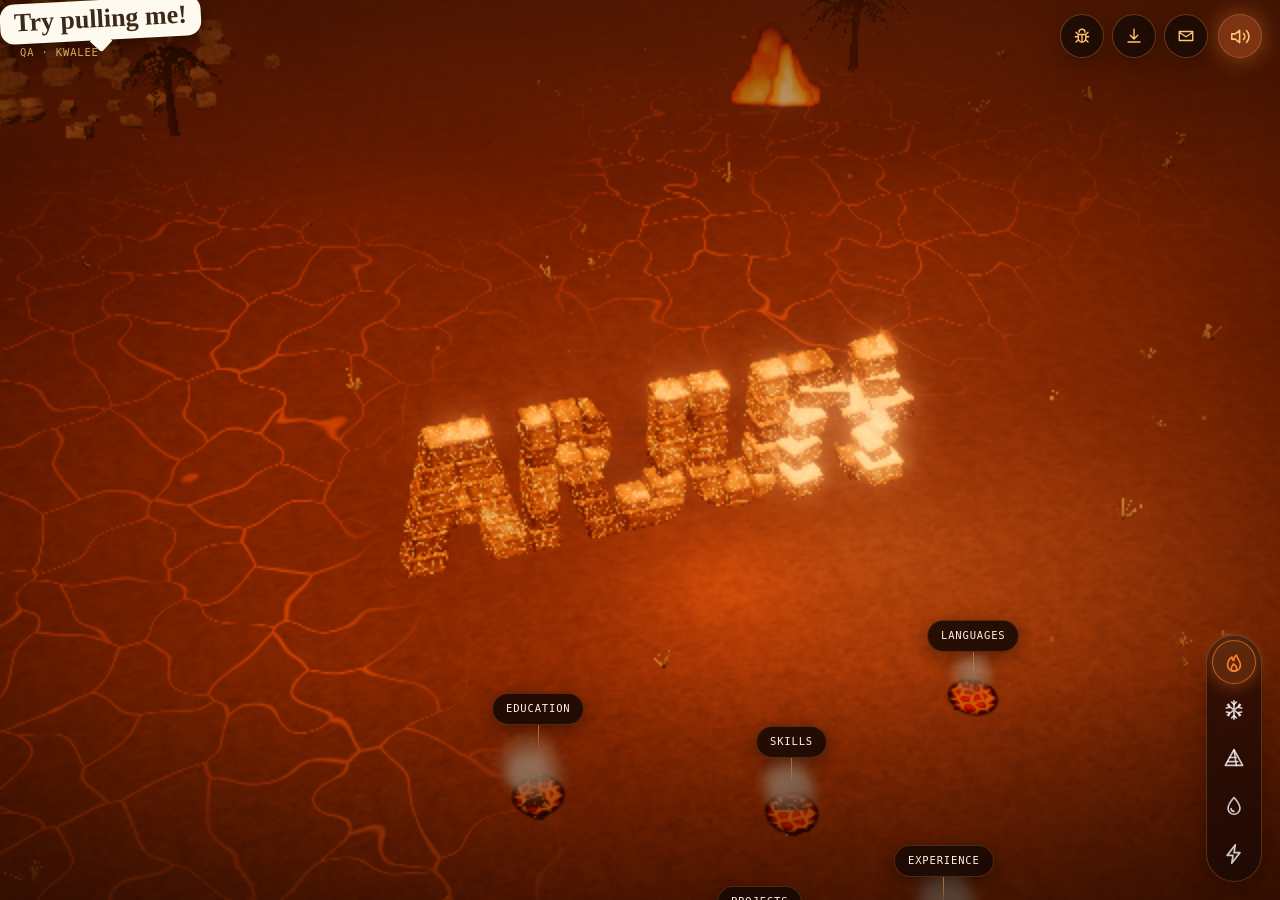
==== commit ccb78e75: "Pop-up close buttons over a stone work again (the stone click filter only acts on the 3D scene) Co-A" ====
--- a/index.html
+++ b/index.html
@@ -9547,7 +9547,7 @@
   }, true);
   // a click on a stone shouldn't also send a shockwave through the wall
   window.addEventListener('click', (e) => {
-    if (e.target.closest && e.target.closest('#lv')) return;
+    if (!e.target || e.target.tagName !== 'CANVAS') return;   // only clicks on the 3D scene itself (never a button or pop-up over it)
     if (fireOn() && !S.giftUp && downAt && rockAt(downAt.x, downAt.y) >= 0) e.stopPropagation();
   }, true);
 
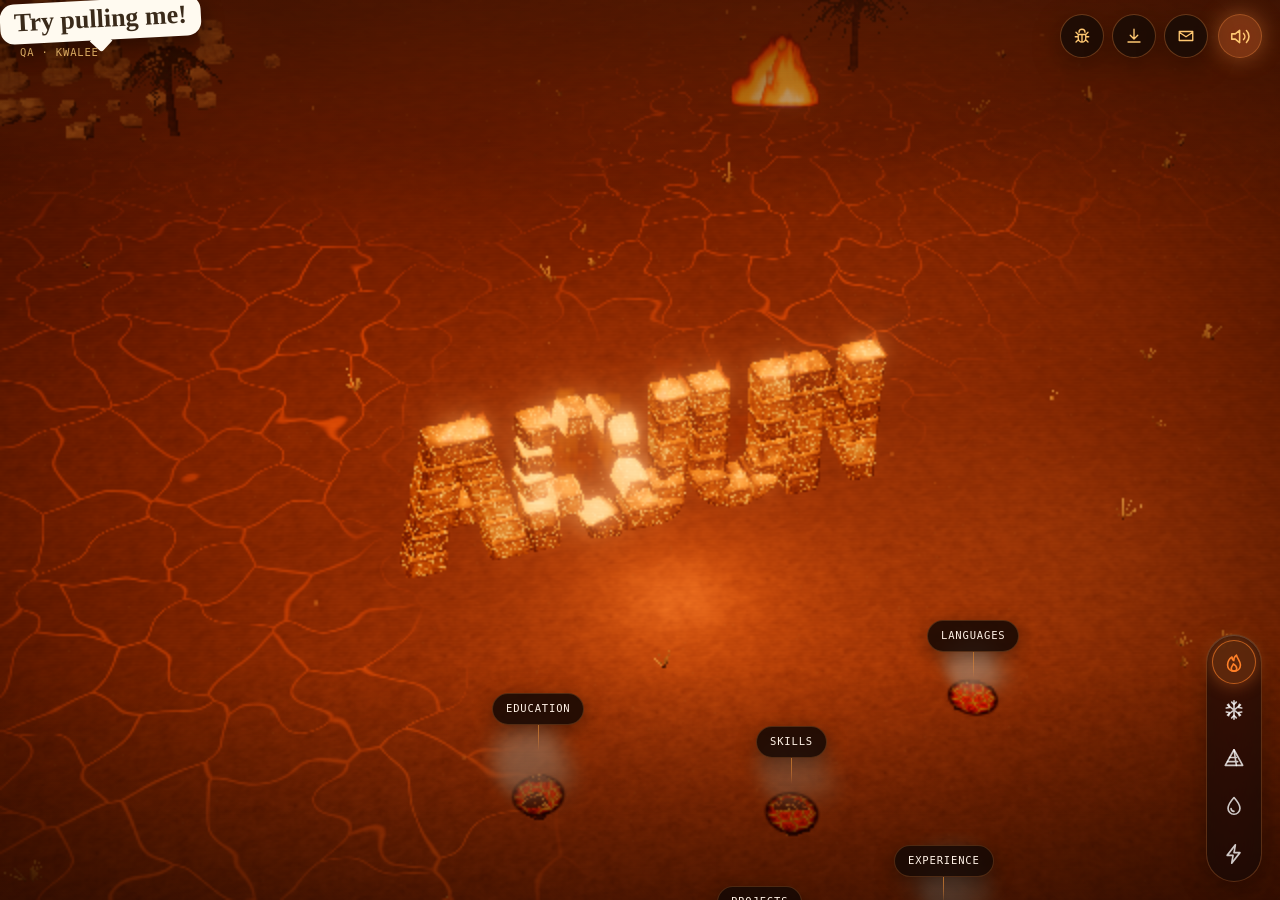
==== commit 6bcd12fe: "Phones load a lighter set of blocks re-exported from the Blender file (a third of the triangles, hal" ====
--- a/index.html
+++ b/index.html
@@ -7,7 +7,7 @@
   <title>Arjun H · QA at Kwalee</title>
   <meta name="description" content="Arjun H, QA at Kwalee (game testing). An interactive 3D portfolio: hover the stones in the lava.">
   <meta name="theme-color" content="#150a06">
-  <link rel="preload" href="assets/blocks.bin" as="fetch" crossorigin>
+  <script>(function () { var q = location.search, phone = /Android|iPhone|iPad|iPod|Mobile/i.test(navigator.userAgent) || (window.matchMedia && matchMedia('(pointer: coarse)').matches && Math.min(screen.width, screen.height) < 900); window.__ARJUN_BLOCKS_LITE = /[?&]lite(&|$)/.test(q) || (phone && !/[?&]full(&|$)/.test(q)); var l = document.createElement('link'); l.rel = 'preload'; l.as = 'fetch'; l.crossOrigin = 'anonymous'; l.href = window.__ARJUN_BLOCKS_LITE ? 'assets/blocks-lite.bin' : 'assets/blocks.bin'; document.head.appendChild(l); })();</script>
   <link rel="preload" href="assets/tex/albedo.jpg" as="image">
   <link rel="preload" href="assets/tex/normal.jpg" as="image">
   <script src="assets/js/three.min.js" integrity="sha512-dLxUelApnYxpLt6K2iomGngnHO83iUvZytA3YjDUCjT0HDOHKXnVYdf3hU4JjM8uEhxf9nD1/ey98U3t2vZ0qQ==" crossorigin="anonymous" referrerpolicy="no-referrer"></script>
@@ -1273,7 +1273,7 @@
   </div>
 
 <!-- ARJUN_BLENDER_ASSETS: blocks modelled + stone maps baked in Blender (see arjun_blender/*.py) -->
-<script>window.__ARJUN_BLOCKS_URL = 'assets/blocks.bin';
+<script>window.__ARJUN_BLOCKS_URL = window.__ARJUN_BLOCKS_LITE ? 'assets/blocks-lite.bin' : 'assets/blocks.bin';
 window.__ARJUN_TEX = { albedo: 'assets/tex/albedo.jpg', normal: 'assets/tex/normal.jpg', height: 'assets/tex/height.jpg', crack: 'assets/tex/crack.jpg' };</script>
   <script>
     (function () {
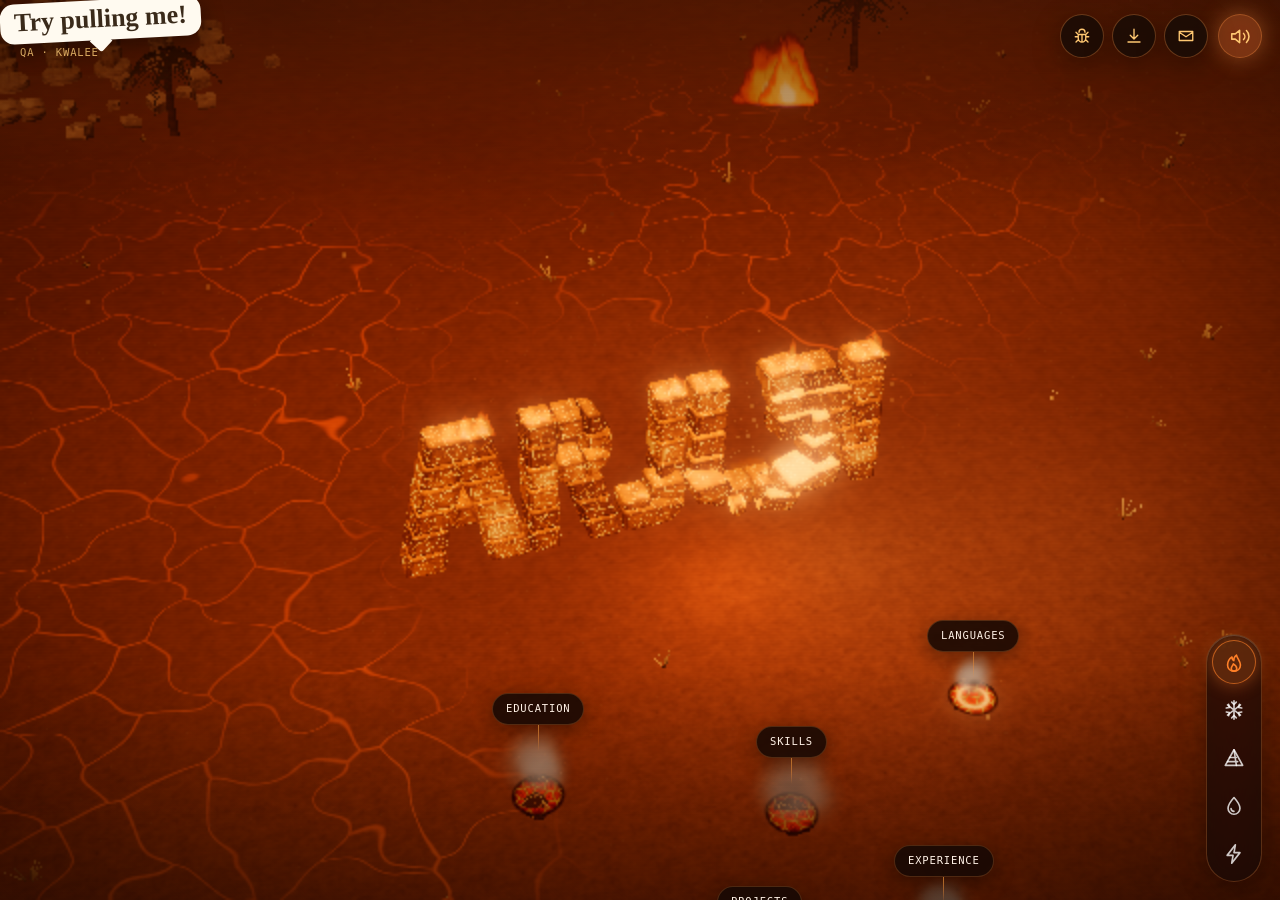
==== commit 3cdfc9ef: "Card × always closes (even with the pointer on it or its Steam panel open); cards clear of the theme" ====
--- a/index.html
+++ b/index.html
@@ -784,6 +784,11 @@
 @media (max-width: 700px) { .lv-orbit-zone { width: 140px; height: 110px; } .lv-orbit-core .lv-core-ico { margin: -15px 0 0 -15px; width: 30px; height: 30px; } }
 .lv-card.lv-skills h3 { text-align: center; padding-left: 38px; padding-right: 38px; }   /* the group name centred over its circle */
 
+/* Bugs form on short screens (a phone on its side): the form scrolls inside the screen instead of running off it */
+.lv-bugs { overflow-y: auto; }
+.lv-bugs-box { max-height: calc(100vh - 24px); overflow-y: auto; }
+@media (max-height: 520px) { .lv-bugs-box { padding: 14px 16px 12px; } .lv-bugs-box > p { margin-bottom: 8px; } .lv-bugs-box label { margin-bottom: 8px; } .lv-bugs-box textarea { height: 64px; } }
+
 </style>
 </head>
 <body class="relative w-full h-full select-none overflow-hidden">
@@ -8967,7 +8972,7 @@
   const HOLD = 850;   // ms of hovering before the full card bursts out of the stone's label
 
   // ---------- state ----------
-  let labelHover = -1, focusIdx = -1;
+  let labelHover = -1, focusIdx = -1, dismissed = -1;
   const hov = { i: -1, upAt: 0 };
   let active = -1, shownAt = 0, introDone = false, fallback = false;
   const seen = new Array(N).fill(false);
@@ -9401,8 +9406,10 @@
     // and there's time to travel between the two by any route (e.g. down to "View on Steam")
     const panelOpen = steamEl.classList.contains('on');
     if (cardHover === 1 || panelHover) lastInsideAt = now;
+    if (dismissed >= 0 && natural !== dismissed && labelHover !== dismissed && cardHover !== dismissed && touchOpen !== dismissed) dismissed = -1;
     let want = panelOpen && now - lastInsideAt < 900 ? 1
       : natural >= 0 ? natural : labelHover >= 0 ? labelHover : focusIdx >= 0 ? focusIdx : cardHover >= 0 ? cardHover : panelHover ? 1 : touchOpen;
+    if (want === dismissed) want = -1;                                         // just closed with its ×
     if (want >= 0) lastWantAt = now;                                          // last real hover / tap
     else if (active >= 0 && now - lastWantAt < 200) want = active;           // a moment's grace to move from the stone onto its card
     S.hold = want;
@@ -9468,7 +9475,9 @@
       const room = Math.round(ay - 22 - top);
       // Projects, Skills and Experience take the middle of the screen; Education and Languages open over their own
       // stones, on their own side (phones: every card is full width anyway)
-      const centreX = active === 0 || active === 4 ? Math.max(10, Math.min(vw - cs.w - 10, ax - cs.w / 2)) : Math.max(10, (vw - cs.w) / 2);
+      // (the theme buttons run down the right edge on wider screens: cards stay clear of them)
+      const rightEdge = vw - (narrow ? 10 : 74);
+      const centreX = active === 0 || active === 4 ? Math.max(10, Math.min(rightEdge - cs.w, ax - cs.w / 2)) : Math.max(10, Math.min(rightEdge - cs.w, (vw - cs.w) / 2));
       const mh = narrow ? Math.max(160, vh - top - 120) : 2000;              // phones: the card may cover its stone rather than squeeze
       if (c._mh !== mh) { c._mh = mh; c.style.setProperty('--mh', mh + 'px'); size.delete(c); cs = sizeOf(c); }
       if (!narrow && cs.h > room) {
@@ -9528,10 +9537,16 @@
   document.querySelectorAll('.lv-gauge').forEach((g) => g.addEventListener('click', () => g.closest('.lv-row').classList.toggle('gauge-on')));
 
   // touch screens and phones: each card gets a × in its corner to close it
-  cards.forEach((c) => {
+  cards.forEach((c, i) => {
     const x = document.createElement('button');
     x.type = 'button'; x.className = 'lv-close'; x.textContent = '×'; x.setAttribute('aria-label', 'Close');
-    x.addEventListener('click', (e) => { e.stopPropagation(); touchOpen = -1; lastWantAt = 0; hidePanel(); });
+    x.addEventListener('click', (e) => {
+      e.stopPropagation(); hidePanel();
+      // closed means closed: whatever was holding the card open (a tap, the pointer resting on it, its Steam panel)
+      // lets go, and it stays shut until the pointer has left that stone or another one is picked
+      touchOpen = -1; cardHover = -1; panelHover = false; lastWantAt = 0; lastInsideAt = 0; dismissed = i;
+      if (document.activeElement && c.contains(document.activeElement)) document.activeElement.blur();
+    });
     c.appendChild(x);
   });
 
@@ -9543,6 +9558,7 @@
     if (e.pointerType === 'mouse' || !fireOn() || S.giftUp) return;
     if (e.target.closest && e.target.closest('.lv-card.on, .lv-track, .lv-quick, #btn-audio, #mini-ui, #lv-steam')) return;   // swiping inside an open card keeps it
     const i = e.target.closest && e.target.closest('.lv-label') ? Number(e.target.closest('.lv-label').dataset.i) : rockAt(e.clientX, e.clientY);
+    if (i >= 0) dismissed = -1;                                                 // a fresh tap may reopen a card that was just closed
     touchOpen = i >= 0 && touchOpen !== i ? i : -1;
   }, true);
   // a click on a stone shouldn't also send a shockwave through the wall
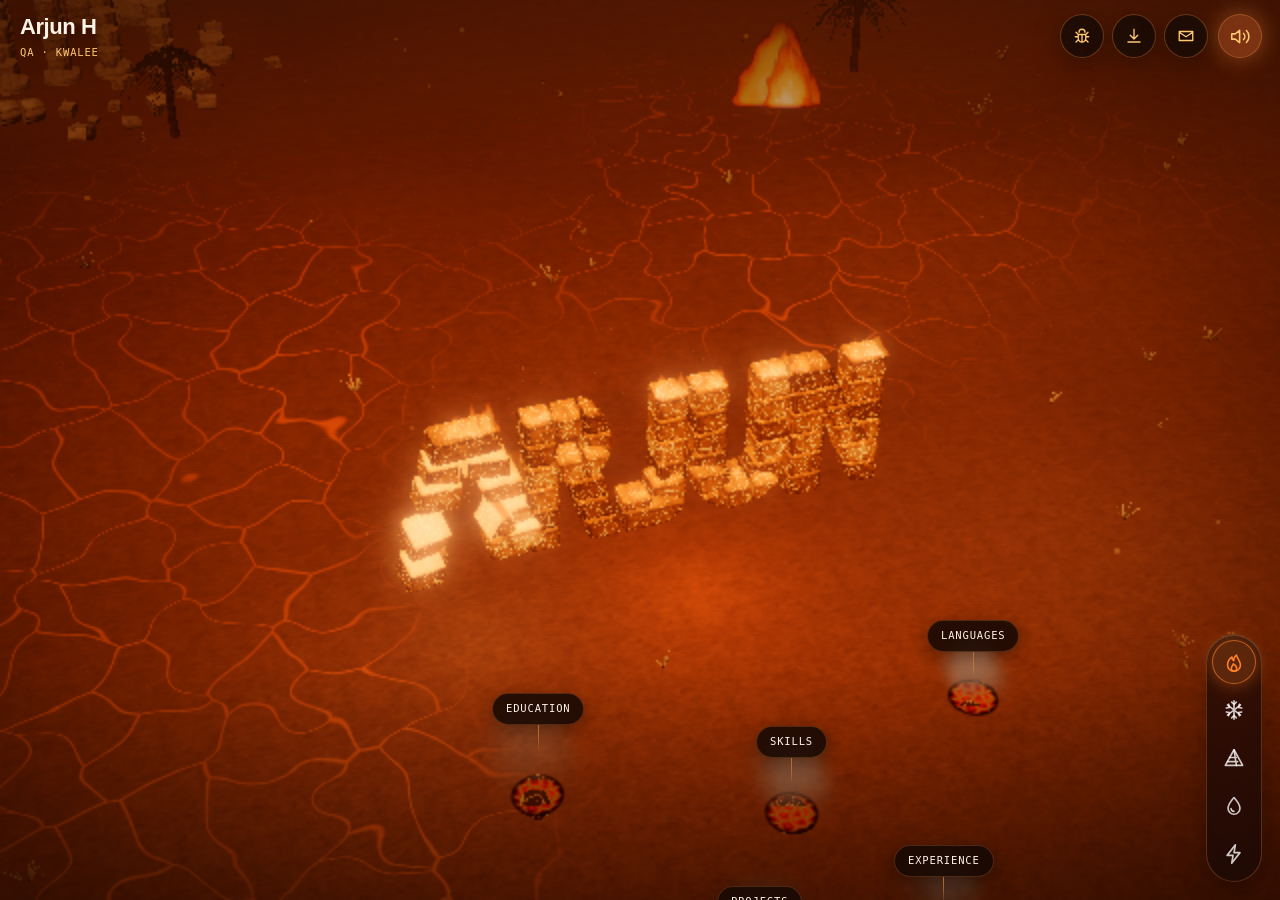
==== commit 84bbe822: "Steam panel × stays closed: on narrow screens rows open their panel by click only, and hover never r" ====
--- a/index.html
+++ b/index.html
@@ -9150,7 +9150,7 @@
   const sentiment = (s) => /positive/i.test(s) ? 'pos' : /mixed/i.test(s) ? 'mix' : 'neg';
   function fillPanel(it) {
     steamEl.textContent = '';
-    const x = el('button', 'lv-steam-x', '×'); x.type = 'button'; x.setAttribute('aria-label', 'Close'); x.addEventListener('click', hidePanel); steamEl.appendChild(x);
+    const x = el('button', 'lv-steam-x', '×'); x.type = 'button'; x.setAttribute('aria-label', 'Close'); x.addEventListener('click', () => { hidePanel(); noHoverOpenUntil = performance.now() + 900; }); steamEl.appendChild(x);
     if (it.id) {
       const img = el('img', 'lv-steam-img'); img.src = 'assets/steam/' + it.id + '.jpg'; img.alt = it.name; img.width = 460; img.height = 215;
       steamEl.appendChild(img);
@@ -9190,6 +9190,7 @@
     if (row) row.classList.add('on');
     steamEl.classList.add('on'); steamEl.setAttribute('aria-hidden', 'false'); document.body.classList.add('lv-steam-on');
   }
+  let noHoverOpenUntil = 0;   // a moment after the panel is closed, hovering a row does not reopen it
   function hidePanel() {
     if (!steamEl.classList.contains('on')) return;
     steamEl.classList.remove('on'); steamEl.setAttribute('aria-hidden', 'true'); document.body.classList.remove('lv-steam-on');
@@ -9212,7 +9213,7 @@
         txt.appendChild(el('span', 'lv-proj-name', it.name));
         const pl = el('span', 'lv-plats'); it.plats.forEach((k) => { const ic = platIcon(k); if (ic) pl.appendChild(ic); }); txt.appendChild(pl);
         row.appendChild(txt);
-        row.addEventListener('pointerenter', (e) => { if (e.pointerType === 'mouse') showPanel(it, row); });
+        row.addEventListener('pointerenter', (e) => { if (e.pointerType === 'mouse' && window.innerWidth >= 700 && performance.now() > noHoverOpenUntil) showPanel(it, row); });
         row.addEventListener('focus', () => showPanel(it, row));
         row.addEventListener('click', () => showPanel(it, row));
         grp.appendChild(row);
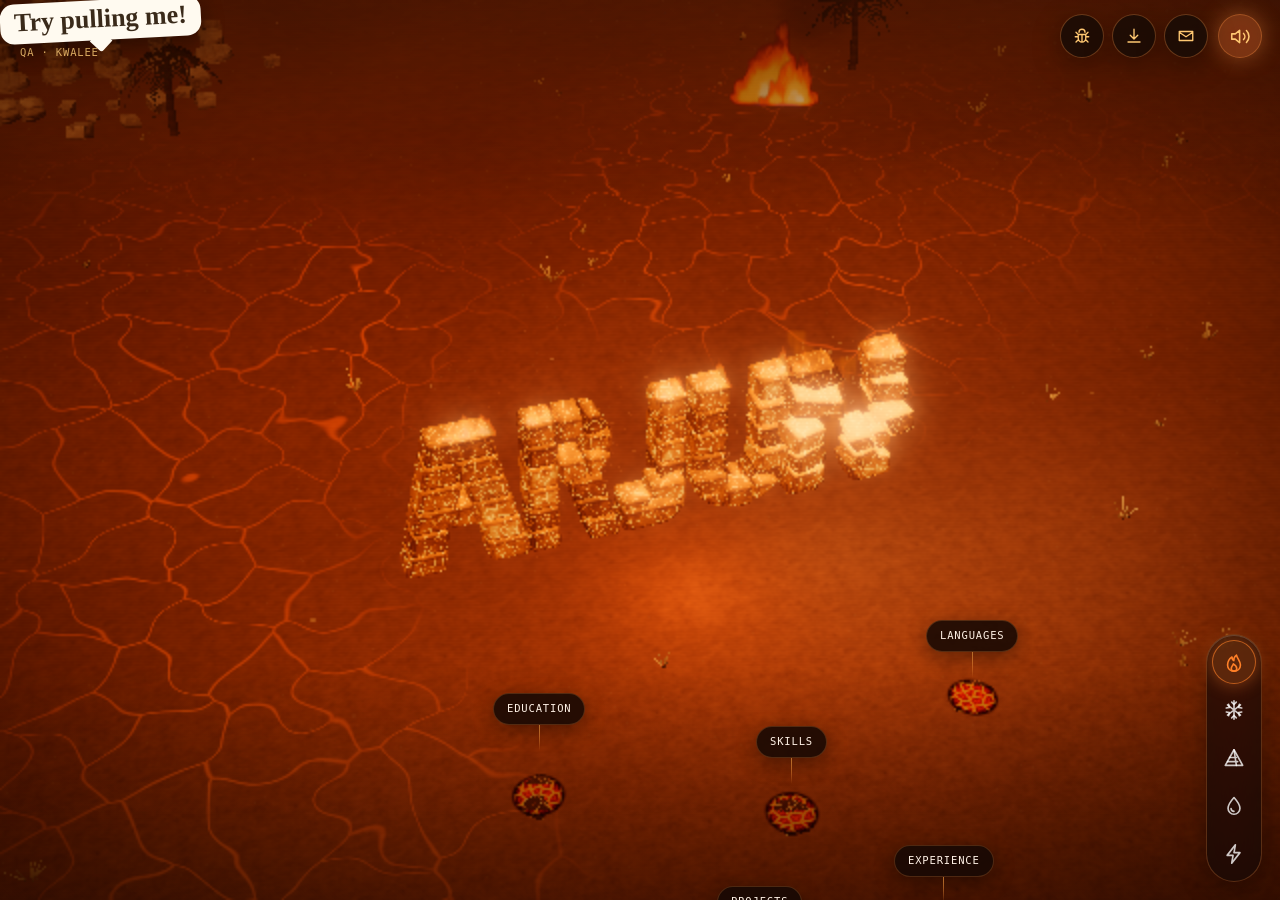
==== commit f0512b84: "Phones: the tap that opens a card no longer clicks inside it (no stray Steam page, no wall burst) Co" ====
--- a/index.html
+++ b/index.html
@@ -789,6 +789,9 @@
 .lv-bugs-box { max-height: calc(100vh - 24px); overflow-y: auto; }
 @media (max-height: 520px) { .lv-bugs-box { padding: 14px 16px 12px; } .lv-bugs-box > p { margin-bottom: 8px; } .lv-bugs-box label { margin-bottom: 8px; } .lv-bugs-box textarea { height: 64px; } }
 
+/* a card that has only just opened ignores taps (see lv.js showCard) */
+.lv-card.opening, .lv-card.opening * { pointer-events: none !important; }
+
 </style>
 </head>
 <body class="relative w-full h-full select-none overflow-hidden">
@@ -8972,7 +8975,7 @@
   const HOLD = 850;   // ms of hovering before the full card bursts out of the stone's label
 
   // ---------- state ----------
-  let labelHover = -1, focusIdx = -1, dismissed = -1;
+  let labelHover = -1, focusIdx = -1, dismissed = -1, lastTapAt = -1e9;
   const hov = { i: -1, upAt: 0 };
   let active = -1, shownAt = 0, introDone = false, fallback = false;
   const seen = new Array(N).fill(false);
@@ -9027,6 +9030,12 @@
     c.classList.remove('out');
     void c.offsetWidth;
     c.classList.add('on');
+    // the tap that opened it must not also "click" whatever lands under the finger in the new card (a game row,
+    // a skill circle…): the card ignores taps for a moment after it opens
+    if (performance.now() - lastTapAt < 700) {                      // (touch only: a mouse moving onto the card must find it live)
+      c.classList.add('opening'); clearTimeout(c._opening);
+      c._opening = setTimeout(() => c.classList.remove('opening'), 450);
+    }
     c.setAttribute('aria-hidden', 'false');
     if (i === 2 && skillsBox) requestAnimationFrame(() => openOrbit(SKILL_GROUPS[0], true));
     pos[i].init = false; pos[i].side = 0;
@@ -9559,7 +9568,12 @@
     if (e.pointerType === 'mouse' || !fireOn() || S.giftUp) return;
     if (e.target.closest && e.target.closest('.lv-card.on, .lv-track, .lv-quick, #btn-audio, #mini-ui, #lv-steam')) return;   // swiping inside an open card keeps it
     const i = e.target.closest && e.target.closest('.lv-label') ? Number(e.target.closest('.lv-label').dataset.i) : rockAt(e.clientX, e.clientY);
-    if (i >= 0) dismissed = -1;                                                 // a fresh tap may reopen a card that was just closed
+    if (i >= 0) { dismissed = -1; lastTapAt = performance.now(); }            // a fresh tap may reopen a card that was just closed
+    if (i >= 0) {                                                              // the same tap's click (it comes a moment later) is spent here
+      const eat = (ev) => { ev.stopPropagation(); ev.preventDefault(); };
+      window.addEventListener('click', eat, { capture: true, once: true });
+      setTimeout(() => window.removeEventListener('click', eat, true), 500);
+    }
     touchOpen = i >= 0 && touchOpen !== i ? i : -1;
   }, true);
   // a click on a stone shouldn't also send a shockwave through the wall
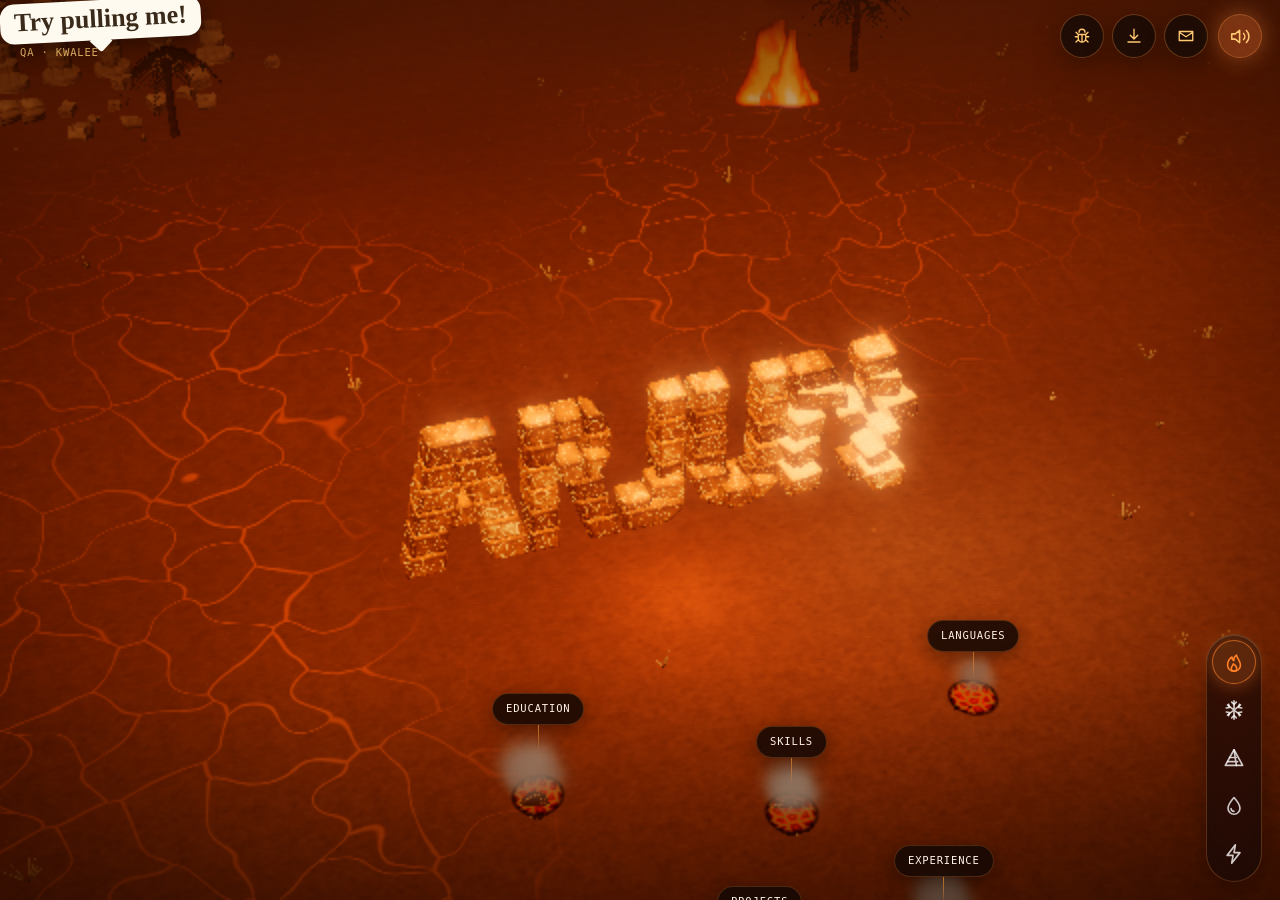
==== commit 4da94fbe: "Pause all sound while the page is in the background Co-Authored-By: Claude Opus 5.5 <noreply@anthrop" ====
--- a/index.html
+++ b/index.html
@@ -2287,9 +2287,13 @@
         audioOutNode = trim;
         return trim;
       }
-      document.addEventListener('visibilitychange', () => {
-        if (!document.hidden && audioCtx && audioCtx.state !== 'running' && audioEnabled) { try { audioCtx.resume(); } catch (e) { /* ignore */ } }
-      });
+      const bgAudio = (hidden) => {
+        if (!audioCtx) return;
+        try { if (hidden) audioCtx.suspend(); else if (audioEnabled && audioCtx.state !== 'running') audioCtx.resume(); } catch (e) { /* ignore */ }
+      };
+      document.addEventListener('visibilitychange', () => bgAudio(document.hidden));
+      window.addEventListener('pagehide', () => bgAudio(true));
+      window.addEventListener('pageshow', () => bgAudio(document.hidden));
       function initAudio() {
         if (!audioCtx) {
           const AudioContextClass = window.AudioContext || window.webkitAudioContext;
@@ -2305,11 +2309,11 @@
       }
 
       ['pointerdown', 'touchend', 'keydown', 'click'].forEach((t) => window.addEventListener(t, () => {
-        if (audioEnabled && (!audioCtx || audioCtx.state !== 'running')) initAudio();
+        if (audioEnabled && !document.hidden && (!audioCtx || audioCtx.state !== 'running')) initAudio();
       }, { capture: true, passive: true }));
 
       function playCrystalChime(freqBase = 840, duration = 0.11) {
-        if (!audioEnabled || !audioCtx) return;
+        if (!audioEnabled || document.hidden || !audioCtx) return;
         const now = audioCtx.currentTime;
         const osc = audioCtx.createOscillator();
         const gain = audioCtx.createGain();
@@ -2327,7 +2331,7 @@
       }
 
       function playSubPulse() {
-        if (!audioEnabled || !audioCtx) return;
+        if (!audioEnabled || document.hidden || !audioCtx) return;
         const now = audioCtx.currentTime;
         const osc = audioCtx.createOscillator();
         const gain = audioCtx.createGain();
@@ -2371,7 +2375,7 @@
         src.start();
       }
       function noiseBurst(type, f0, f1, dur, vol, q = 1.2) {
-        if (!audioEnabled || !audioCtx) return;
+        if (!audioEnabled || document.hidden || !audioCtx) return;
         const now = audioCtx.currentTime;
         const src = audioCtx.createBufferSource();
         src.buffer = getNoiseBuf();
@@ -2435,7 +2439,7 @@
       // igloo.inc "beeps": a burst of tiny high data ticks when telemetry tags pop up
       let lastBeepTime = 0;
       function playBeeps() {
-        if (!audioEnabled || !audioCtx) return;
+        if (!audioEnabled || document.hidden || !audioCtx) return;
         const now = audioCtx.currentTime;
         if (now - lastBeepTime < 0.3) return;
         lastBeepTime = now;
@@ -2540,7 +2544,7 @@
         o.connect(g); g.connect(audioOut()); o.start(now); o.stop(now + len + 0.02);
       }
       function playSplash() {
-        if (!audioEnabled || !audioCtx) return;
+        if (!audioEnabled || document.hidden || !audioCtx) return;
         noiseBurst('bandpass', 1100, 260, 0.7, 0.11, 0.6);
         noiseBurst('highpass', 2600, 5200, 0.3, 0.04, 0.6);
       }
@@ -2549,7 +2553,7 @@
       // Only some strikes are heard, so the storm breathes instead of going off like gunfire.
       let lastThunder = 0;
       function playThunder(dist) {
-        if (!audioEnabled || !audioCtx || !getBus()) return;
+        if (!audioEnabled || document.hidden || !audioCtx || !getBus()) return;
         const near = dist < 70;
         if (audioCtx.currentTime - lastThunder < (near ? 2.5 : 4.5) || (!near && Math.random() < 0.5)) return;
         lastThunder = audioCtx.currentTime;
@@ -2857,7 +2861,7 @@
       }
       let loopTheme = null, loopSrc = null;
       function mobileMusicTick() {
-        if (!audioEnabled || !bus || loopTheme === currentTheme) return;
+        if (!audioEnabled || document.hidden || !bus || loopTheme === currentTheme) return;
         const th = currentTheme; loopTheme = th;
         renderLoop(th).then((buf) => {
           if (loopTheme !== th || !audioCtx) return;
@@ -2880,7 +2884,7 @@
         }
         seqNext = audioCtx.currentTime + 0.12; seqStep = 0;
         seqTimer = setInterval(() => {
-          if (!audioEnabled || !bus) return;
+          if (!audioEnabled || document.hidden || !bus) return;
           const now = audioCtx.currentTime;
           if (seqTheme !== currentTheme) { seqTheme = currentTheme; seqStep = 0; }   // new theme starts on its downbeat
           if (seqNext < now) seqNext = now + (IS_MOBILE ? 0.12 : 0.05);             // after a stall, skip ahead
@@ -2919,7 +2923,7 @@
       }
       let lastBreakAt = 0;
       function playBreak(th, k, x) {
-        if (!audioEnabled || !audioCtx) return;
+        if (!audioEnabled || document.hidden || !audioCtx) return;
         const now = audioCtx.currentTime;
         if (now - lastBreakAt < (IS_MOBILE ? 0.16 : 0.08)) return;
         lastBreakAt = now;
@@ -2959,7 +2963,7 @@
       // soothing hover: a soft felt-bell note in the theme's key (slow attack, long ring, warm octave
       // below, a little shimmer above) sent through the music reverb so it blooms gently
       function playHover(th, x, furrow) {
-        if (!audioEnabled || !getBus()) return;
+        if (!audioEnabled || document.hidden || !getBus()) return;
         const now = audioCtx.currentTime;
         if (now - lastHoverAt < (furrow ? 0.09 : 0.07)) return;
         lastHoverAt = now;
@@ -2997,20 +3001,20 @@
       // lava stones (fire theme): a gloopy blorp + rock scrape + hiss when one bursts out, and a small
       // plop with a sizzle when it drops back into its hole
       function playLavaPop(x) {
-        if (!audioEnabled || !getBus()) return;
+        if (!audioEnabled || document.hidden || !getBus()) return;
         const t = audioCtx.currentTime, d = sfxOut(Math.max(-0.85, Math.min(0.85, x / 18)));
         const n = [261.6, 293.7, 329.6, 392, 440][Math.floor(R() * 5)];            // a soft rising bloom on a pentatonic note
         tone(d, t, 'sine', n * 0.98, n, 0.05, 0.05, 0.7);
         tone(d, t + 0.06, 'sine', n * 1.5, n * 1.5, 0.022, 0.06, 0.8);              // a gentle fifth above
       }
       function playLavaPlop(x, k = 0.6) {
-        if (!audioEnabled || !getBus()) return;
+        if (!audioEnabled || document.hidden || !getBus()) return;
         const t = audioCtx.currentTime, d = sfxOut(Math.max(-0.85, Math.min(0.85, x / 18)));
         tone(d, t, 'sine', 130.8, 128, 0.03 + k * 0.025, 0.03, 0.6 + k * 0.3);       // a warm, muffled settle
       }
       // a short stinger in the new theme's key when the theme changes (and when sound turns on)
       function playThemeStinger(th) {
-        if (!audioEnabled || !getBus()) return;
+        if (!audioEnabled || document.hidden || !getBus()) return;
         const t = audioCtx.currentTime + 0.02, d = sfxOut(0);
         nz(d, t, 'bandpass', 300, 2600, 0.8, 0.05, 0.25, 0.5);
         const chord = { snow: [69, 76, 81], stone: [62, 66, 69], water: [64, 71, 76], fire: [60, 63, 67], electric: [66, 69, 73] }[th];
@@ -4043,7 +4047,7 @@
       function onStageChange(st) {
         const el = document.getElementById('stage-label');
         if (el) scrambleText(el, STAGE_NAMES[st], 320);
-        if (!audioEnabled || !audioCtx) return;
+        if (!audioEnabled || document.hidden || !audioCtx) return;
         if (st === 1) { playIceCrack(); setTimeout(playIceCrack, 140); setTimeout(playIceCrack, 330); }
         else if (st === 2) { playWhoosh(true); playSubPulse(); }
         else if (st === 3) { playWhoosh(false); playShimmer(); }
@@ -7523,7 +7527,7 @@
         }
         function sound(kind, amt = 0) {
           try {
-            if (!audioCtx || !audioEnabled) return;
+            if (!audioCtx || !audioEnabled || document.hidden) return;
             const tone = (type, f0, f1, peak, len, at = 0) => {
               const t0 = audioCtx.currentTime + at, o = audioCtx.createOscillator(), g = audioCtx.createGain();
               o.type = type; o.frequency.setValueAtTime(f0, t0); if (f1) o.frequency.exponentialRampToValueAtTime(f1, t0 + len * 0.8);
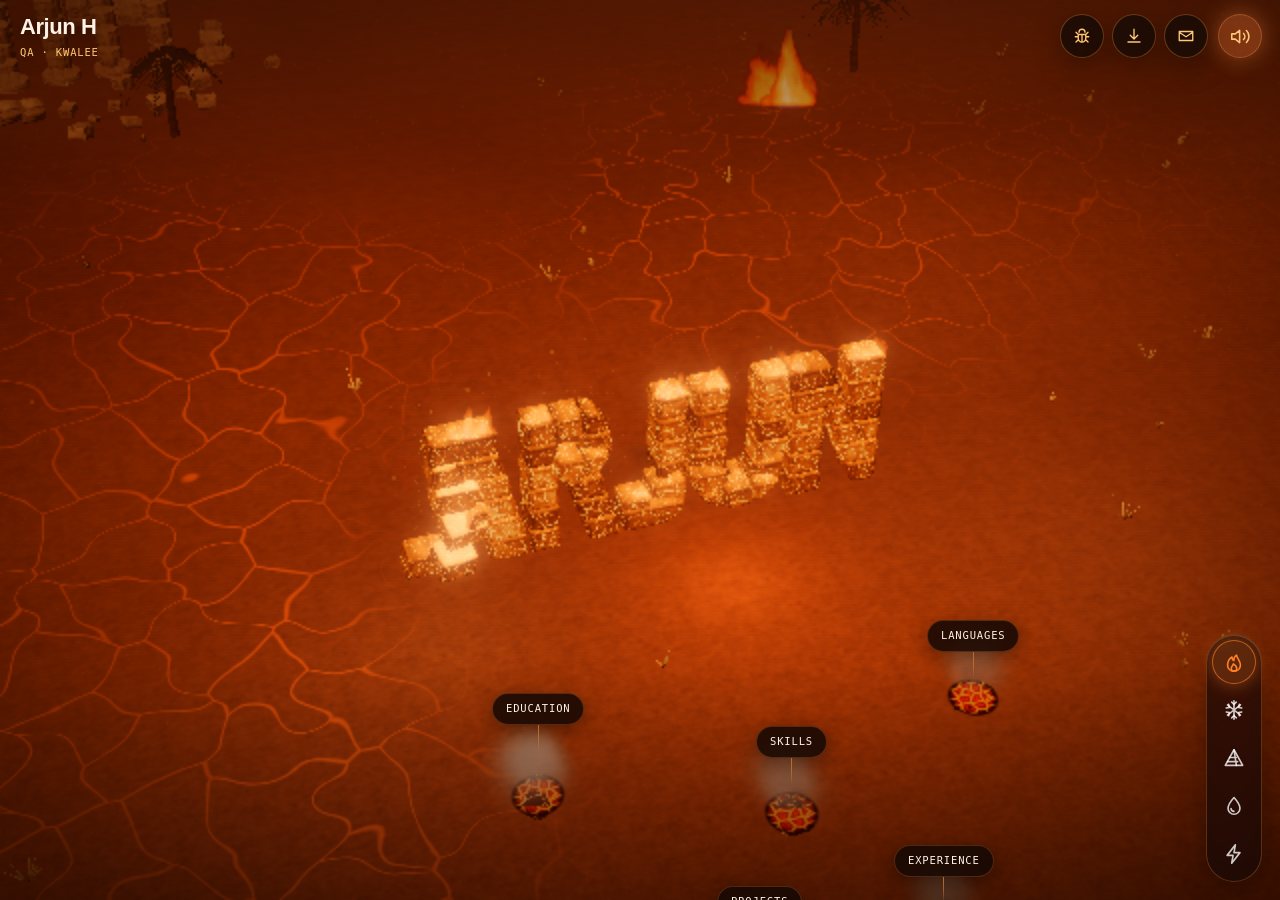
==== commit 4fa4f17e: "Start sound as soon as loading finishes where the browser allows it Co-Authored-By: Claude Opus 5.5 " ====
--- a/index.html
+++ b/index.html
@@ -792,6 +792,7 @@
 /* a card that has only just opened ignores taps (see lv.js showCard) */
 .lv-card.opening, .lv-card.opening * { pointer-events: none !important; }
 
+
 </style>
 </head>
 <body class="relative w-full h-full select-none overflow-hidden">
@@ -8310,12 +8311,27 @@
       const unlockAudio = () => {
         if (audioUnlocked) return;
         audioUnlocked = true;
-        ['pointerdown', 'touchend', 'keydown'].forEach((ev) => window.removeEventListener(ev, unlockAudio, true));
         if (!audioEnabled) return;
         initAudio();
         startWind(); startIglooDrone(); startThemeAudio(); startMusic();
       };
-      ['pointerdown', 'touchend', 'keydown'].forEach((ev) => window.addEventListener(ev, unlockAudio, true));
+      const unlockEvents = ['pointerup', 'touchend', 'keydown', 'click'];
+      unlockEvents.forEach((ev) => window.addEventListener(ev, unlockAudio, true));
+      function tryAutoSound() {
+        if (audioUnlocked || !audioEnabled || document.hidden) return;
+        let policy = 'unknown';
+        try { if (navigator.getAutoplayPolicy) policy = navigator.getAutoplayPolicy('audiocontext'); } catch (e) { /* ignore */ }
+        if (policy === 'disallowed') return;   // the first tap starts it instead
+        initAudio();
+        setTimeout(() => {
+          if (audioUnlocked) return;
+          if (audioCtx && audioCtx.state === 'running') unlockAudio();
+        }, 300);
+      }
+      { const bootEl = document.getElementById('boot');
+        if (!bootEl) setTimeout(tryAutoSound, 800);
+        else new MutationObserver((m, ob) => { if (!bootEl.isConnected || bootEl.classList.contains('done')) { ob.disconnect(); setTimeout(tryAutoSound, 600); } })
+          .observe(bootEl, { attributes: true, attributeFilter: ['class'] }); }
       btnAudio.addEventListener('click', () => {
         initAudio();
         audioEnabled = !audioEnabled;
